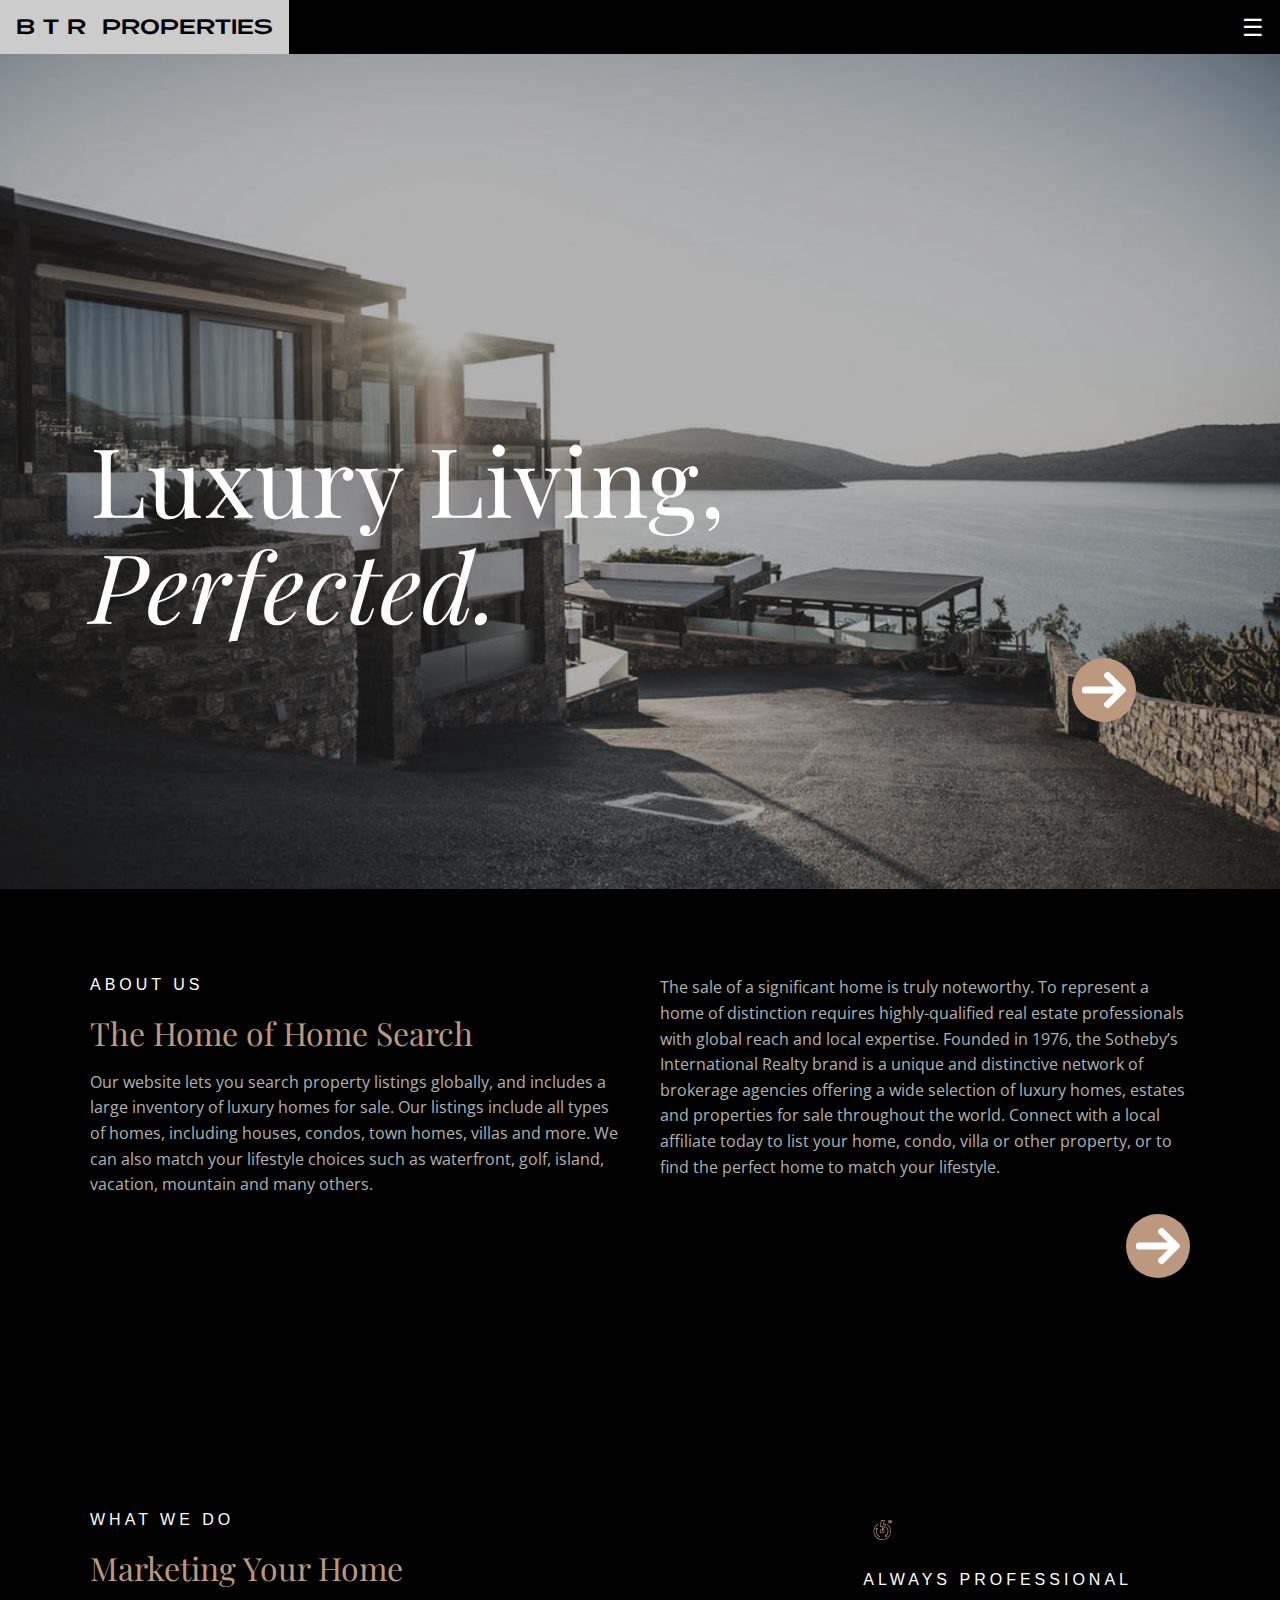
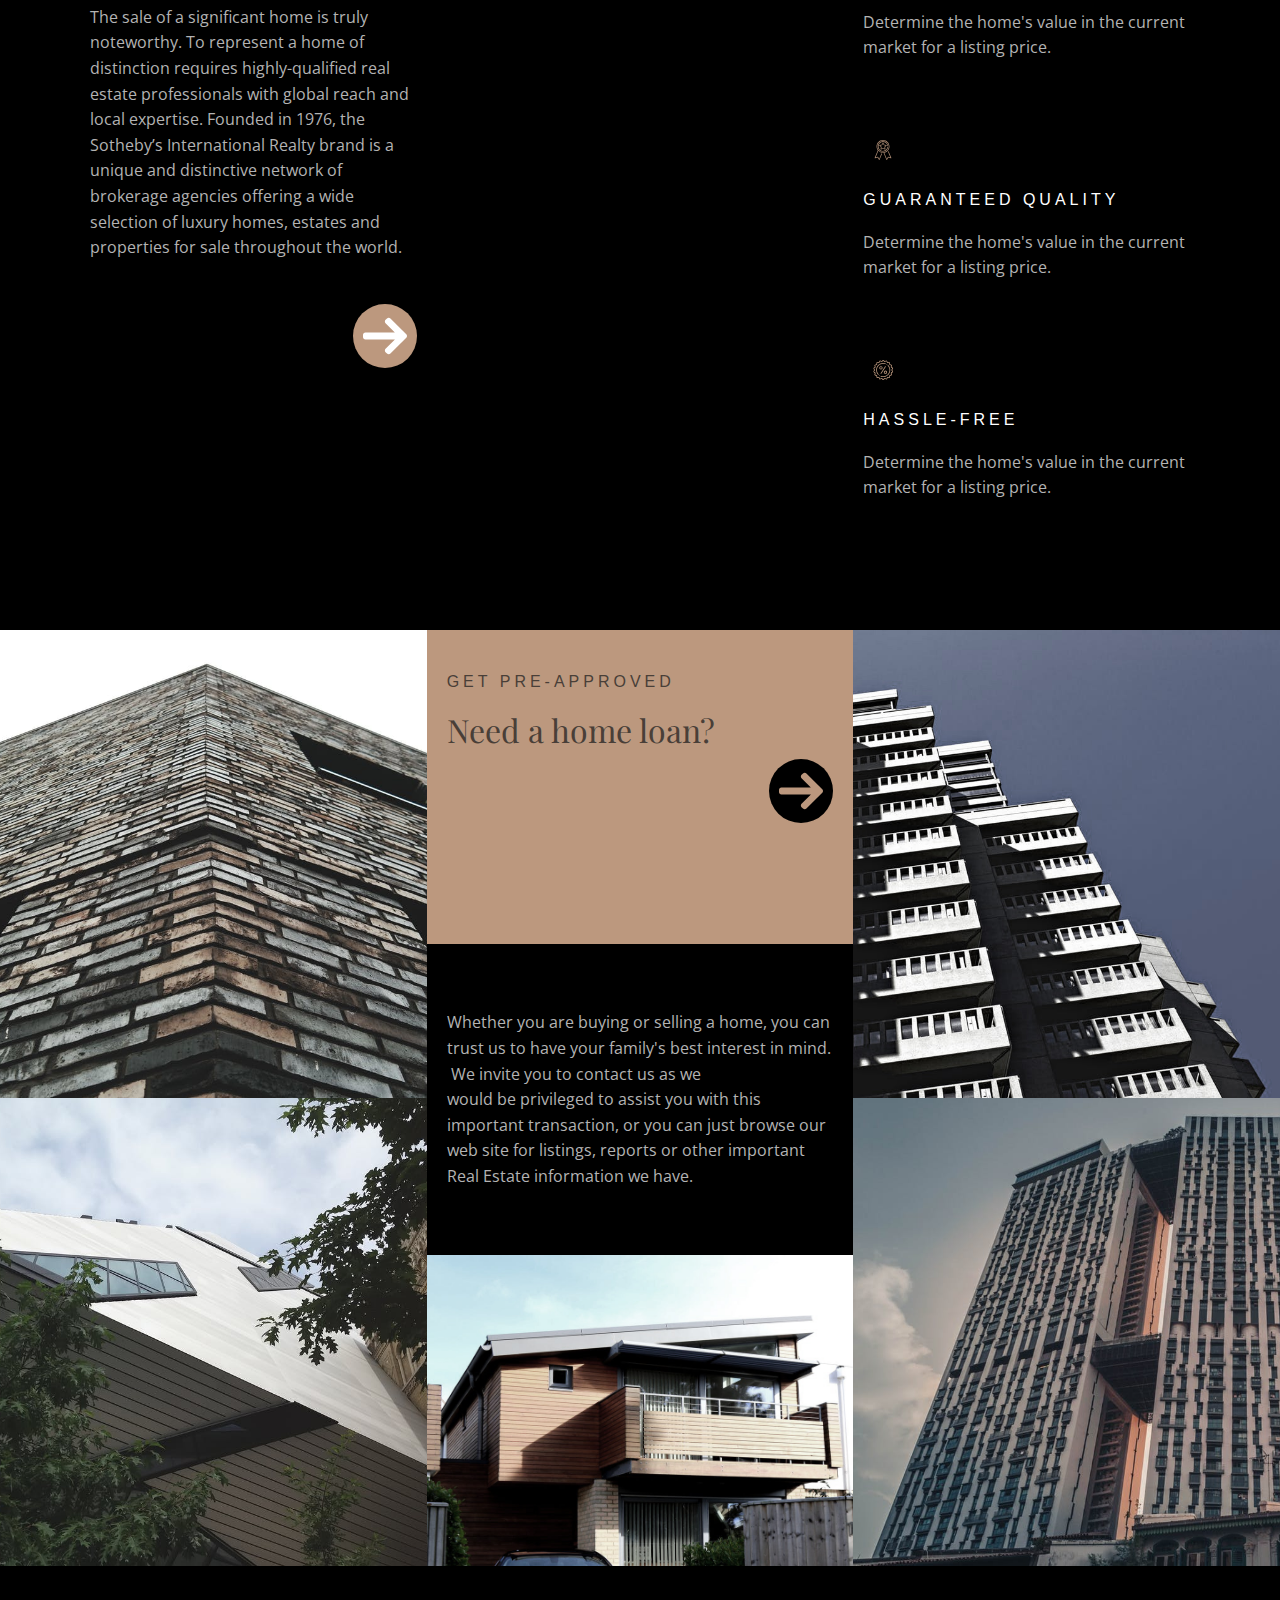
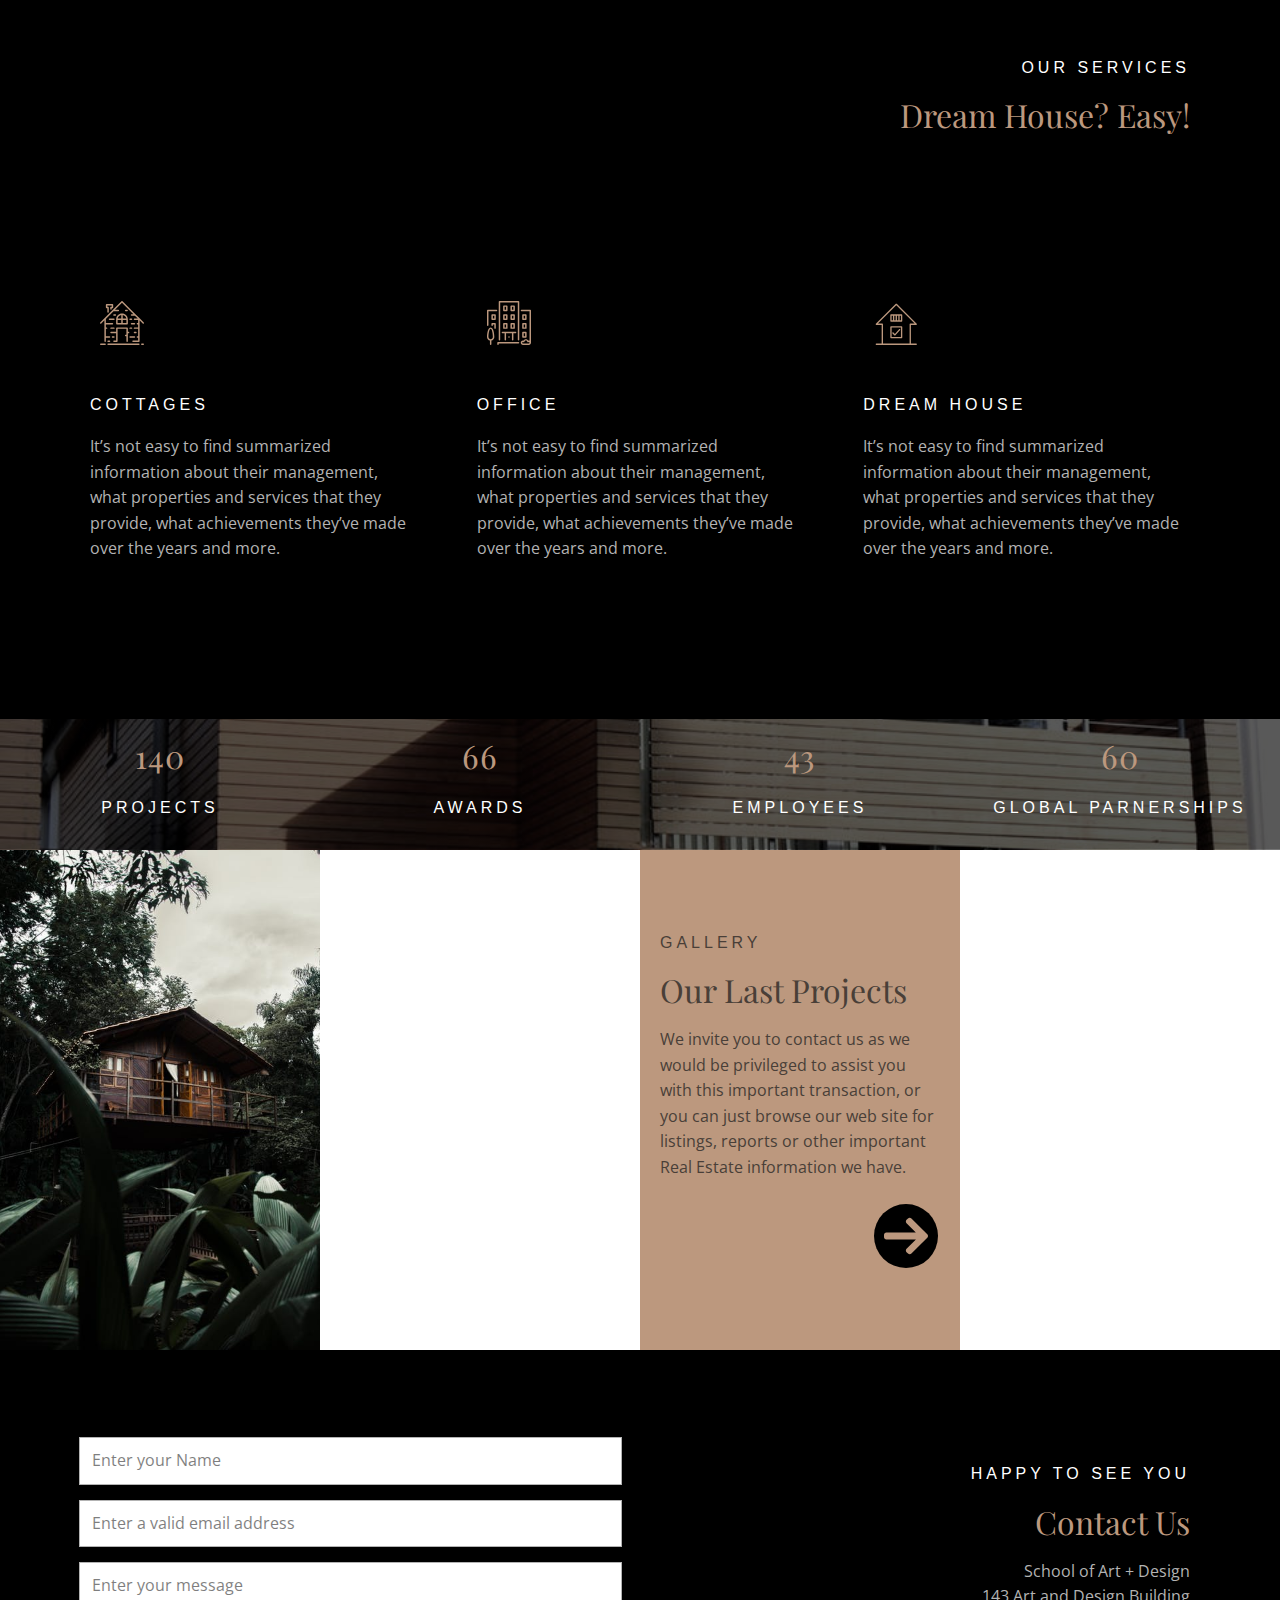
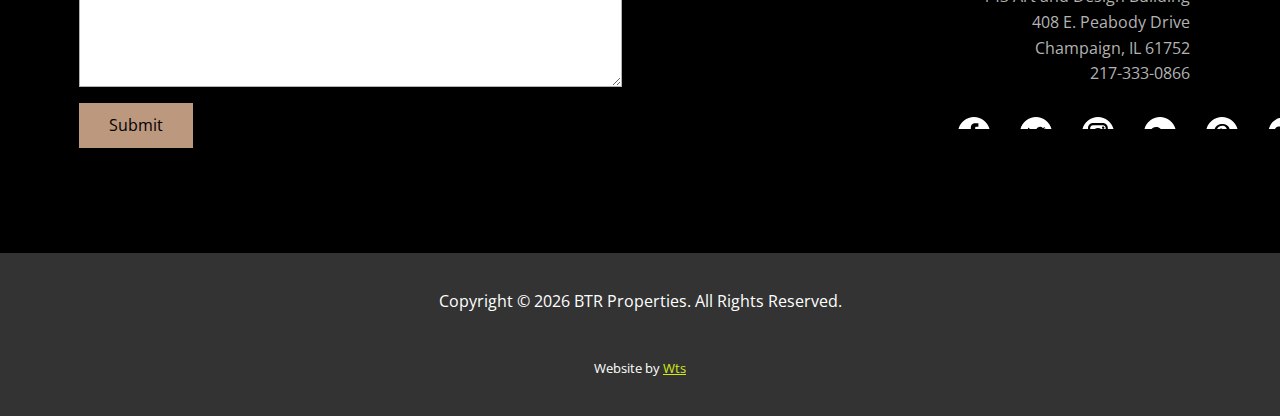
==== dubai.html @ d7673c1d "first upload | v1" ====
<!DOCTYPE html>
<html style="font-size: 16px;" lang="en">
<head>
    <meta name="viewport" content="width=device-width, initial-scale=1.0">
    <meta charset="utf-8">
    <meta name="keywords" content="BTR Properties, BTR, Real, Estate, BTR Realestate, Broker, Estate Agent, Estate Agents, BTR">
    <meta name="description" content="Official Website of BTR Properties. We're the Home of Dream Homes.">
    <title>BTR Properties</title>
    <link rel="stylesheet" href="https://www.w3schools.com/w3css/4/w3.css">
    <link rel="stylesheet" href="css/nicepage.css" media="screen">
    <link rel="stylesheet" href="css/dubai.css" media="screen">

    <link id="u-theme-google-font" rel="stylesheet" href="https://fonts.googleapis.com/css?family=Roboto:100,100i,300,300i,400,400i,500,500i,700,700i,900,900i|Open+Sans:300,300i,400,400i,500,500i,600,600i,700,700i,800,800i">
    <link id="u-page-google-font" rel="stylesheet" href="https://fonts.googleapis.com/css?family=Playfair+Display:400,400i,500,500i,600,600i,700,700i,800,800i,900,900i">
    


    <script>
      function openRightMenu() {
      document.getElementById("rightMenu").style.display = "block";
      }

      function closeRightMenu() {
        document.getElementById("rightMenu").style.display = "none";
      }

    </script>

    <meta name="theme-color" content="#d4ea15">
    <meta property="og:title" content="BTR Properties">
    <meta property="og:type" content="website">
  </head>
  <body data-home-page-title="Home" data-path-to-root="./" data-include-products="true" class="u-body u-xl-mode" data-lang="en"> 
    <div class="w3-sidebar w3-bar-block w3-card w3-animate-right" style="display:none;right:0;" id="rightMenu">
      <button onclick="closeRightMenu()" class="w3-bar-item w3-button w3-large">Close &times;</button>
      <a href="#" class="w3-bar-item w3-button">Link 1</a>
      <a href="#" class="w3-bar-item w3-button">Link 2</a>
      <a href="#" class="w3-bar-item w3-button">Link 3</a>
    </div>
    
    <div class="w3-bar w3-black">
      <a href="#" class="w3-button w3-black w3-xlarge w3-left beryl">B T R &nbsp;Properties</a>
      <button class="w3-button w3-black w3-xlarge w3-right" onclick="openRightMenu()">&#9776;</button>

    </div>
    
    <section class="u-clearfix u-image u-shading u-section-1" id="sec-8868">
      <div class="u-clearfix u-sheet u-sheet-1">
        <div class="u-container-style u-expanded-width u-group u-group-1">
          <div class="u-container-layout u-valign-bottom-md u-valign-bottom-sm u-valign-bottom-xs u-container-layout-1">
            <h1 class="u-custom-font u-font-playfair-display u-text u-title u-text-1">Luxury Living,<br><em>Perfected.</em>
            </h1><span class="u-align-left-md u-align-left-sm u-align-left-xl u-align-left-xs u-icon u-icon-circle u-palette-1-base u-text-white u-icon-1"><svg class="u-svg-link" preserveAspectRatio="xMidYMin slice" viewBox="0 0 492.004 492.004" style=""><use xlink:href="#svg-a891"></use></svg><svg class="u-svg-content" viewBox="0 0 492.004 492.004" x="0px" y="0px" id="svg-a891" style="enable-background:new 0 0 492.004 492.004;"><g><g><path d="M484.14,226.886L306.46,49.202c-5.072-5.072-11.832-7.856-19.04-7.856c-7.216,0-13.972,2.788-19.044,7.856l-16.132,16.136    c-5.068,5.064-7.86,11.828-7.86,19.04c0,7.208,2.792,14.2,7.86,19.264L355.9,207.526H26.58C11.732,207.526,0,219.15,0,234.002    v22.812c0,14.852,11.732,27.648,26.58,27.648h330.496L252.248,388.926c-5.068,5.072-7.86,11.652-7.86,18.864    c0,7.204,2.792,13.88,7.86,18.948l16.132,16.084c5.072,5.072,11.828,7.836,19.044,7.836c7.208,0,13.968-2.8,19.04-7.872    l177.68-177.68c5.084-5.088,7.88-11.88,7.86-19.1C492.02,238.762,489.228,231.966,484.14,226.886z"></path>
</g>
</g></svg></span>
          </div>
        </div>
      </div>
    </section>
    <section class="u-black u-clearfix u-section-2" id="sec-6df1">
      <div class="u-clearfix u-sheet u-sheet-1">
        <div class="u-clearfix u-expanded-width u-layout-wrap u-layout-wrap-1">
          <div class="u-layout">
            <div class="u-layout-row">
              <div class="u-container-style u-layout-cell u-left-cell u-size-30 u-layout-cell-1">
                <div class="u-container-layout u-container-layout-1">
                  <h3 class="u-text u-text-1">about us<br>
                  </h3>
                  <h2 class="u-text u-text-palette-1-base u-text-2">The Home of Home Search</h2>
                  <p class="u-text u-text-grey-30 u-text-3">Our website lets you search property listings globally, and includes a large inventory of luxury homes for sale. Our listings include all types of homes, including houses, condos, town homes, villas and more. We can also
                                    match your lifestyle choices such as waterfront, golf, island, vacation, mountain and many others.</p>
                </div>
              </div>
              <div class="u-container-style u-layout-cell u-right-cell u-size-30 u-layout-cell-2">
                <div class="u-container-layout u-container-layout-2">
                  <p class="u-text u-text-grey-30 u-text-4">The sale of a significant home is truly noteworthy. To represent a home of distinction requires highly-qualified real estate professionals with global reach and local expertise. Founded in 1976, the Sotheby’s International
                                    Realty brand is a unique and distinctive network of brokerage agencies offering a wide selection of luxury homes, estates and properties for sale throughout the world. Connect with a local affiliate today to list your
                                    home, condo, villa or other property, or to find the perfect home to match your lifestyle.</p><span class="u-align-left u-icon u-icon-circle u-palette-1-base u-text-white u-icon-1"><svg class="u-svg-link" preserveAspectRatio="xMidYMin slice" viewBox="0 0 492.004 492.004" style=""><use xlink:href="#svg-fc15"></use></svg><svg class="u-svg-content" viewBox="0 0 492.004 492.004" x="0px" y="0px" id="svg-fc15" style="enable-background:new 0 0 492.004 492.004;"><g><g><path d="M484.14,226.886L306.46,49.202c-5.072-5.072-11.832-7.856-19.04-7.856c-7.216,0-13.972,2.788-19.044,7.856l-16.132,16.136    c-5.068,5.064-7.86,11.828-7.86,19.04c0,7.208,2.792,14.2,7.86,19.264L355.9,207.526H26.58C11.732,207.526,0,219.15,0,234.002    v22.812c0,14.852,11.732,27.648,26.58,27.648h330.496L252.248,388.926c-5.068,5.072-7.86,11.652-7.86,18.864    c0,7.204,2.792,13.88,7.86,18.948l16.132,16.084c5.072,5.072,11.828,7.836,19.044,7.836c7.208,0,13.968-2.8,19.04-7.872    l177.68-177.68c5.084-5.088,7.88-11.88,7.86-19.1C492.02,238.762,489.228,231.966,484.14,226.886z"></path>
</g>
</g></svg></span>
                </div>
              </div>
            </div>
          </div>
        </div>
      </div>
    </section>
    <section class="u-black u-clearfix u-section-3" id="sec-6d06">
      <div class="u-clearfix u-sheet u-sheet-1">
        <div class="u-clearfix u-expanded-width u-gutter-20 u-layout-wrap u-layout-wrap-1">
          <div class="u-layout">
            <div class="u-layout-row">
              <div class="u-size-20 u-size-60-md">
                <div class="u-layout-row">
                  <div class="u-container-style u-layout-cell u-left-cell u-size-60 u-layout-cell-1">
                    <div class="u-container-layout u-valign-middle-md u-container-layout-1">
                      <h3 class="u-text u-text-1">what we do<br>
                      </h3>
                      <h2 class="u-text u-text-palette-1-base u-text-2">Marketing Your Home</h2>
                      <p class="u-text u-text-grey-30 u-text-3">The sale of a significant home is truly noteworthy. To represent a home of distinction requires highly-qualified real estate professionals with global reach and local expertise. Founded in 1976, the Sotheby’s International
                                            Realty brand is a unique and distinctive network of brokerage agencies offering a wide selection of luxury homes, estates and properties for sale throughout the world.</p><span class="u-align-left u-icon u-icon-circle u-palette-1-base u-text-white u-icon-1"><svg class="u-svg-link" preserveAspectRatio="xMidYMin slice" viewBox="0 0 492.004 492.004" style=""><use xlink:href="#svg-8f68"></use></svg><svg class="u-svg-content" viewBox="0 0 492.004 492.004" x="0px" y="0px" id="svg-8f68" style="enable-background:new 0 0 492.004 492.004;"><g><g><path d="M484.14,226.886L306.46,49.202c-5.072-5.072-11.832-7.856-19.04-7.856c-7.216,0-13.972,2.788-19.044,7.856l-16.132,16.136    c-5.068,5.064-7.86,11.828-7.86,19.04c0,7.208,2.792,14.2,7.86,19.264L355.9,207.526H26.58C11.732,207.526,0,219.15,0,234.002    v22.812c0,14.852,11.732,27.648,26.58,27.648h330.496L252.248,388.926c-5.068,5.072-7.86,11.652-7.86,18.864    c0,7.204,2.792,13.88,7.86,18.948l16.132,16.084c5.072,5.072,11.828,7.836,19.044,7.836c7.208,0,13.968-2.8,19.04-7.872    l177.68-177.68c5.084-5.088,7.88-11.88,7.86-19.1C492.02,238.762,489.228,231.966,484.14,226.886z"></path>
</g>
</g></svg></span>
                    </div>
                  </div>
                </div>
              </div>
              <div class="u-size-20 u-size-40-md">
                <div class="u-layout-row">
                  <div class="u-container-style u-image u-layout-cell u-size-60 u-image-1">
                    <div class="u-container-layout"></div>
                  </div>
                </div>
              </div>
              <div class="u-size-20 u-size-20-md">
                <div class="u-layout-col">
                  <div class="u-container-style u-layout-cell u-right-cell u-size-20 u-layout-cell-3">
                    <div class="u-container-layout u-container-layout-3"><span class="u-icon u-icon-circle u-text-palette-1-base u-icon-2"><svg class="u-svg-link" preserveAspectRatio="xMidYMin slice" viewBox="0 0 480.001 480.001" style=""><use xlink:href="#svg-bc46"></use></svg><svg class="u-svg-content" viewBox="0 0 480.001 480.001" x="0px" y="0px" id="svg-bc46" style="enable-background:new 0 0 480.001 480.001;"><g><g><path d="M342.662,102.54l-9.289,13.031c86.366,61.508,106.517,181.384,45.009,267.75s-181.384,106.517-267.75,45.009    S4.114,246.946,65.623,160.58c15.965-22.417,36.564-41.14,60.399-54.899l-8.008-13.844    c-99.49,57.452-133.569,184.678-76.117,284.168c37.158,64.347,105.817,103.988,180.121,103.996    c114.884-0.009,208.009-93.148,208-208.032C430.012,204.689,397.467,141.566,342.662,102.54z"></path>
</g>
</g><g><g><path d="M86.017,272.001c-0.003-21.386,5.06-42.469,14.774-61.522l9.796,24.491l14.859-5.937l-16-40    c-1.422-3.591-5.215-5.646-9-4.875l-40,8l3.141,15.688l22.935-4.587c-38.029,74.767-8.247,166.206,66.52,204.235    c3.231,1.644,6.521,3.171,9.861,4.579l6.227-14.734C118.71,376.113,85.948,326.707,86.017,272.001z"></path>
</g>
</g><g><g><path d="M370.017,272.001c0.154-41.482-16.8-81.194-46.867-109.773l-11.07,11.547c54.24,51.929,56.113,137.997,4.184,192.236    c-3.247,3.391-6.667,6.612-10.246,9.649v-23.659h-16v40c0.001,3.812,2.691,7.095,6.43,7.844l40,8l3.141-15.688l-22.884-4.575    C350.552,358.728,370.04,316.479,370.017,272.001z"></path>
</g>
</g><g><g><path d="M310.021,105.077c-1.217-0.704-2.598-1.075-4.003-1.076h-45.945l21.742-94.203c0.99-4.308-1.7-8.604-6.008-9.594    c-0.587-0.135-1.187-0.203-1.789-0.203h-72c-3.75-0.001-6.997,2.604-7.809,6.266l-32,144c-0.526,2.369,0.05,4.848,1.566,6.742    c1.52,1.891,3.816,2.991,6.242,2.992h62.105l-21.929,102.32c-0.825,3.849,1.272,7.726,4.945,9.141    c0.916,0.357,1.891,0.54,2.875,0.539c2.855,0,5.495-1.521,6.926-3.992l88-152C315.152,112.184,313.846,107.29,310.021,105.077z     M236.439,216.212l13.402-62.531c0.928-4.32-1.822-8.574-6.142-9.502c-0.553-0.119-1.117-0.179-1.682-0.178H179.99l28.445-128    h55.527l-21.742,94.203c-0.99,4.308,1.7,8.604,6.008,9.594c0.587,0.135,1.187,0.203,1.789,0.203h42.125L236.439,216.212z"></path>
</g>
</g><g><g><path d="M266.522,235.993l-13.852,8.016c11.038,19.137,4.472,43.599-14.665,54.637c-19.137,11.038-43.599,4.472-54.637-14.665    c-11.038-19.137-4.472-43.599,14.665-54.637c2.118-1.221,4.343-2.246,6.648-3.062l-5.328-15.094    c-29.163,10.311-44.445,42.312-34.134,71.475c7.911,22.375,29.066,37.335,52.798,37.338c30.936-0.008,56.008-25.094,56-56.03    C274.015,254.149,271.43,244.5,266.522,235.993z"></path>
</g>
</g><g><g><path d="M464.264,35.001c-0.369-0.462-0.788-0.881-1.25-1.25l-40-32c-3.452-2.759-8.487-2.197-11.245,1.255    c-1.133,1.418-1.751,3.179-1.751,4.995v15.353L383.014,1.751c-3.452-2.759-8.487-2.197-11.245,1.255    c-1.133,1.418-1.751,3.179-1.751,4.995v64c0.001,4.419,3.584,8.001,8.004,8c1.814,0,3.575-0.617,4.993-1.75l27.004-21.603v15.353    c0.001,4.419,3.584,8.001,8.004,8c1.814,0,3.575-0.617,4.993-1.75l40-32C466.465,43.49,467.025,38.453,464.264,35.001z     M386.017,55.353V24.649l19.195,15.352L386.017,55.353z M426.017,55.353V24.649l19.195,15.352L426.017,55.353z"></path>
</g>
</g></svg></span>
                      <h3 class="u-text u-text-4">Always Professional</h3>
                      <p class="u-text u-text-grey-30 u-text-5">Determine the home's value in the current market for a listing price.</p>
                    </div>
                  </div>
                  <div class="u-container-style u-layout-cell u-right-cell u-size-20 u-layout-cell-4">
                    <div class="u-container-layout u-container-layout-4"><span class="u-icon u-icon-circle u-text-palette-1-base u-icon-3"><svg class="u-svg-link" preserveAspectRatio="xMidYMin slice" viewBox="0 0 470 470" style=""><use xlink:href="#svg-9227"></use></svg><svg class="u-svg-content" viewBox="0 0 470 470" id="svg-9227"><g><path d="m429.591,418.378l-62.223-150.218c-1.585-3.826-5.972-5.645-9.799-4.059s-5.645,5.973-4.059,9.799l56.251,135.801-51.309-14.867c-3.368-0.977-6.965,0.513-8.656,3.586l-25.769,46.793-60.357-145.716c69.663-13.434 122.447-74.853 122.447-148.378 0.001-83.327-67.79-151.119-151.117-151.119s-151.119,67.792-151.119,151.119c0,33.751 11.124,64.951 29.896,90.133l-73.368,177.126c-1.103,2.664-0.582,5.724 1.341,7.872 1.922,2.148 4.907,3.004 7.676,2.202l60.533-17.541 30.4,55.207c1.324,2.403 3.847,3.882 6.568,3.882 0.138,0 0.277-0.004 0.416-0.011 2.879-0.16 5.411-1.955 6.515-4.619l58.136-140.353c1.585-3.827-0.232-8.214-4.059-9.799-3.827-1.585-8.214,0.232-9.799,4.059l-52.165,125.936-25.767-46.793c-1.692-3.073-5.291-4.563-8.657-3.586l-51.308,14.867 64.397-155.469c27.598,29.52 66.86,48.005 110.364,48.005 4.491,0 8.933-0.209 13.325-0.594l67.818,163.727c1.103,2.664 3.636,4.459 6.514,4.618 0.14,0.008 0.278,0.012 0.417,0.012 2.721,0 5.244-1.479 6.567-3.882l30.401-55.207 60.533,17.541c2.771,0.803 5.753-0.054 7.676-2.202 1.923-2.148 2.443-5.208 1.34-7.872zm-330.71-267.259c2.84217e-14-75.056 61.063-136.119 136.119-136.119 75.056,0 136.118,61.063 136.118,136.119s-61.062,136.118-136.118,136.118c-75.056,0-136.119-61.062-136.119-136.118z"></path><path d="m321.659,122.961c-0.863-2.658-3.135-4.616-5.892-5.079l-50.467-8.469-23.649-45.379c-1.292-2.479-3.855-4.034-6.651-4.034-2.795,0-5.359,1.555-6.651,4.034l-23.65,45.379-50.466,8.469c-2.757,0.462-5.028,2.42-5.892,5.079-0.864,2.659-0.178,5.577 1.781,7.572l35.85,36.515-7.54,50.614c-0.412,2.765 0.748,5.529 3.01,7.173 2.26,1.642 5.249,1.891 7.751,0.646l45.807-22.812 45.806,22.812c1.059,0.527 2.203,0.787 3.343,0.787 1.557,0 3.104-0.484 4.409-1.432 2.262-1.644 3.422-4.408 3.01-7.173l-7.539-50.614 35.85-36.516c1.958-1.995 2.644-4.913 1.78-7.572zm-50.951,36.244c-1.648,1.679-2.413,4.033-2.066,6.359l5.97,40.074-36.268-18.061c-1.054-0.524-2.198-0.787-3.344-0.787-1.145,0-2.291,0.262-3.343,0.787l-36.268,18.061 5.97-40.074c0.347-2.326-0.418-4.681-2.066-6.359l-28.385-28.912 39.957-6.706c2.32-0.389 4.323-1.844 5.41-3.93l18.725-35.929 18.725,35.93c1.088,2.086 3.09,3.541 5.41,3.93l39.958,6.706-28.385,28.911z"></path><path d="m348.612,158.684c-4.107-0.549-7.877,2.343-8.42,6.45-6.957,52.507-52.18,92.104-105.192,92.104-58.514,0-106.119-47.604-106.119-106.119s47.605-106.119 106.119-106.119c53.013,0 98.235,39.596 105.192,92.104 0.543,4.107 4.32,7.001 8.42,6.45 4.105-0.544 6.994-4.314 6.449-8.42-7.94-59.936-59.555-105.134-120.061-105.134-66.785,0-121.119,54.333-121.119,121.119s54.334,121.118 121.119,121.118c60.506,0 112.121-45.198 120.062-105.134 0.544-4.105-2.344-7.875-6.45-8.419z"></path>
</g></svg></span>
                      <h3 class="u-text u-text-6">Guaranteed quality</h3>
                      <p class="u-text u-text-grey-30 u-text-7">Determine the home's value in the current market for a listing price.</p>
                    </div>
                  </div>
                  <div class="u-container-style u-layout-cell u-right-cell u-size-20 u-layout-cell-5">
                    <div class="u-container-layout u-container-layout-5"><span class="u-icon u-icon-circle u-text-palette-1-base u-icon-4"><svg class="u-svg-link" preserveAspectRatio="xMidYMin slice" viewBox="-4 0 511 512" style=""><use xlink:href="#svg-277a"></use></svg><svg class="u-svg-content" viewBox="-4 0 511 512" id="svg-277a"><path d="m252.691406 0c12.023438 0 20.320313 9.480469 28.539063 18.871094 4.867187 5.5625 9.691406 11.074218 12.644531 11.609375 3.023438.550781 9.515625-3.054688 15.96875-6.640625 10.675781-5.933594 21.292969-11.828125 32.164062-7.78125 10.992188 4.09375 15.109376 15.617187 19.210938 27.101562 2.429688 6.796875 4.847656 13.570313 7.160156 14.925782 2.316406 1.355468 9.4375.109374 16.546875-1.132813 11.9375-2.089844 23.859375-4.175781 32.710938 3.289063 8.804687 7.429687 8.75 19.558593 8.695312 31.6875-.03125 7.160156-.066406 14.320312 1.664063 16.371093 1.730468 2.054688 8.785156 3.242188 15.84375 4.429688 11.980468 2.019531 23.980468 4.039062 29.851562 14.058593 5.855469 9.996094 1.816406 21.398438-2.238281 32.839844-2.433594 6.863282-4.875 13.75-3.890625 16.394532.984375 2.636718 7.230469 6.269531 13.507812 9.921874 10.640626 6.1875 21.34375 12.410157 23.464844 24.09375 2.085938 11.484376-5.503906 21.035157-13.160156 30.675782-4.695312 5.914062-9.433594 11.878906-9.433594 15.285156 0 3.410156 4.738282 9.375 9.433594 15.289062 7.65625 9.636719 15.246094 19.1875 13.160156 30.671876-2.121094 11.683593-12.824218 17.910156-23.464844 24.097656-6.277343 3.648437-12.523437 7.28125-13.507812 9.921875-.984375 2.644531 1.457031 9.53125 3.890625 16.394531 4.054687 11.441406 8.09375 22.84375 2.238281 32.835938-5.871094 10.023437-17.871094 12.042968-29.851562 14.058593-7.058594 1.191407-14.113282 2.378907-15.84375 4.429688-1.730469 2.054687-1.695313 9.214843-1.664063 16.375.054688 12.128906.109375 24.257812-8.695312 31.6875-8.851563 7.464843-20.773438 5.378906-32.710938 3.289062-7.109375-1.242187-14.230469-2.488281-16.546875-1.132812-2.3125 1.355469-4.730468 8.128906-7.160156 14.925781-4.101562 11.484375-8.21875 23.007812-19.210938 27.101562-10.871093 4.046876-21.488281-1.851562-32.164062-7.78125-6.453125-3.585937-12.941406-7.191406-15.96875-6.640624-2.953125.535156-7.777344 6.046874-12.644531 11.605468-8.21875 9.390625-16.515625 18.871094-28.539063 18.871094-12.019531 0-20.316406-9.480469-28.539062-18.871094-4.863282-5.5625-9.6875-11.074218-12.644532-11.609375-3.023437-.550781-9.511718 3.054688-15.96875 6.640625-10.675781 5.933594-21.289062 11.828125-32.160156 7.78125-10.996094-4.09375-15.109375-15.617187-19.214844-27.101562-2.425781-6.792969-4.847656-13.570313-7.160156-14.925782-2.3125-1.355468-9.433594-.109374-16.546875 1.136719-11.9375 2.085938-23.859375 4.171875-32.710937-3.292969-8.804688-7.429687-8.75-19.558593-8.695313-31.6875.035157-7.160156.066407-14.320312-1.664062-16.371093-1.730469-2.054688-8.78125-3.242188-15.84375-4.429688-11.980469-2.015625-23.980469-4.039062-29.851563-14.058593-5.851562-9.996094-1.8125-21.398438 2.242188-32.839844 2.433594-6.863282 4.871094-13.75 3.886718-16.394532-.980468-2.636718-7.226562-6.269531-13.507812-9.921874-10.636719-6.1875-21.34375-12.410157-23.460938-24.09375-2.085937-11.484376 5.5-21.039063 13.15625-30.675782 4.699219-5.914062 9.4375-11.878906 9.4375-15.289062 0-3.40625-4.738281-9.371094-9.4375-15.285156-7.65625-9.640626-15.242187-19.1875-13.15625-30.675782 2.117188-11.683594 12.824219-17.90625 23.460938-24.09375 6.28125-3.652344 12.527344-7.285156 13.507812-9.921875.984376-2.644531-1.453124-9.53125-3.886718-16.394531-4.054688-11.441406-8.097656-22.84375-2.242188-32.835938 5.871094-10.023437 17.871094-12.042968 29.851563-14.058593 7.0625-1.191407 14.113281-2.378907 15.84375-4.429688 1.730469-2.054687 1.699219-9.214843 1.664062-16.375-.054687-12.128906-.109375-24.261719 8.695313-31.683593 8.851562-7.464844 20.773437-5.382813 32.710937-3.292969 7.113281 1.242187 14.234375 2.488281 16.546875 1.132812 2.3125-1.351562 4.734375-8.128906 7.160156-14.925781 4.101563-11.480469 8.222657-23.007812 19.214844-27.101562 10.871094-4.046876 21.484375 1.851562 32.160156 7.78125 6.457032 3.585937 12.945313 7.191406 15.96875 6.640624 2.957032-.535156 7.78125-6.046874 12.644532-11.605468 8.222656-9.390625 16.519531-18.871094 28.539062-18.871094zm123.921875 129.175781c-5.523437 0-10 4.476563-10 10 0 2.460938.890625 4.714844 2.367188 6.457031v.003907l-.003907-.003907.03125.035157c.203126.238281.417969.464843.640626.679687 26.894531 28.671875 43.363281 67.238282 43.363281 109.652344 0 44.273438-17.941407 84.351562-46.953125 113.363281-29.011719 29.015625-69.09375 46.957031-113.367188 46.957031-18.953125 0-37.136718-3.289062-54.011718-9.328124-.300782-.125-.613282-.234376-.929688-.332032l-.023438-.011718v.003906c-.917968-.277344-1.894531-.429688-2.902343-.429688-5.519531 0-10 4.476563-10 10 0 4.53125 3.015625 8.355469 7.144531 9.585938 18.972656 6.785156 39.417969 10.484375 60.722656 10.484375 49.785156 0 94.859375-20.183594 127.484375-52.808594 32.628907-32.628906 52.808594-77.699219 52.808594-127.484375 0-47.640625-18.480469-90.960938-48.65625-123.191406-1.835937-2.21875-4.609375-3.632813-7.714844-3.632813zm-30.179687-25.382812c-5.519532 0-10 4.476562-10 10 0 5.519531 4.480468 10 10 10 5.523437 0 10-4.480469 10-10 0-5.523438-4.476563-10-10-10zm-32.457032-17.398438c-19.132812-6.914062-39.765624-10.6875-61.285156-10.6875-49.785156 0-94.855468 20.179688-127.484375 52.808594-32.625 32.625-52.808593 77.699219-52.808593 127.484375 0 47.539062 18.402343 90.777344 48.464843 122.988281 1.835938 2.195313 4.59375 3.59375 7.679688 3.59375 5.523437 0 10-4.476562 10-10 0-2.453125-.882813-4.699219-2.351563-6.4375v-.007812l-.039062-.042969c-.195313-.230469-.402344-.449219-.617188-.65625-26.773437-28.652344-43.164062-67.128906-43.164062-109.4375 0-44.273438 17.945312-84.355469 46.957031-113.363281 29.011719-29.015625 69.09375-46.957031 113.363281-46.957031 19.132813 0 37.480469 3.351562 54.492188 9.5h.003906c1.203125.511718 2.523438.792968 3.914062.792968 5.523438 0 10-4.476562 10-10 0-4.523437-3.003906-8.34375-7.125-9.578125zm-155.027343 301.8125c-5.519531 0-10 4.476563-10 10 0 5.523438 4.480469 10 10 10 5.523437 0 10-4.476562 10-10 0-5.523437-4.476563-10-10-10zm35.523437-230.488281c-11.464844 0-21.84375 4.644531-29.359375 12.160156-7.511719 7.515625-12.160156 17.894532-12.160156 29.359375 0 11.460938 4.648437 21.84375 12.160156 29.355469 7.515625 7.515625 17.894531 12.164062 29.359375 12.164062s21.84375-4.648437 29.359375-12.164062c7.511719-7.511719 12.160157-17.894531 12.160157-29.355469 0-11.464843-4.648438-21.84375-12.160157-29.359375-7.515625-7.515625-17.894531-12.160156-29.359375-12.160156zm15.238282 26.28125c-3.898438-3.898438-9.285157-6.3125-15.238282-6.3125-5.949218 0-11.339844 2.414062-15.238281 6.3125s-6.308594 9.285156-6.308594 15.238281c0 5.949219 2.410157 11.339844 6.308594 15.238281 3.898437 3.894532 9.289063 6.308594 15.238281 6.308594 5.953125 0 11.339844-2.410156 15.238282-6.308594 3.898437-3.898437 6.308593-9.289062 6.308593-15.238281 0-5.953125-2.410156-11.339843-6.308593-15.238281zm92.894531-21.757812-116.441407 176.59375c-3.015624 4.589843-1.742187 10.753906 2.847657 13.769531 4.589843 3.015625 10.753906 1.742187 13.769531-2.847657l116.441406-176.59375c3.015625-4.589843 1.742188-10.753906-2.847656-13.769531s-10.753906-1.742187-13.769531 2.847657zm8.308593 109c-11.464843 0-21.847656 4.648437-29.359374 12.160156-7.511719 7.515625-12.160157 17.898437-12.160157 29.359375 0 11.464843 4.648438 21.84375 12.160157 29.359375 7.515624 7.511718 17.894531 12.160156 29.359374 12.160156 11.464844 0 21.84375-4.648438 29.355469-12.160156 7.515625-7.515625 12.164063-17.894532 12.164063-29.359375 0-11.464844-4.648438-21.84375-12.164063-29.359375-7.511719-7.511719-17.890625-12.160156-29.355469-12.160156zm15.234376 26.28125c-3.894532-3.894532-9.285157-6.308594-15.234376-6.308594-5.953124 0-11.339843 2.410156-15.238281 6.308594-3.898437 3.898437-6.3125 9.289062-6.3125 15.238281 0 5.953125 2.414063 11.339843 6.3125 15.238281 3.898438 3.898438 9.285157 6.308594 15.238281 6.308594 5.949219 0 11.339844-2.410156 15.234376-6.308594 3.902343-3.898438 6.3125-9.285156 6.3125-15.238281 0-5.949219-2.410157-11.335938-6.3125-15.238281zm-59.894532-265.542969c-5.230468-5.976563-10.507812-12.007813-13.558594-12.007813-3.054687 0-8.332031 6.03125-13.5625 12.007813-7.160156 8.179687-14.261718 16.292969-24.113281 18.082031-10 1.816406-19.601562-3.519531-29.152343-8.828125-6.65625-3.699219-13.277344-7.375-15.542969-6.53125-2.234375.832031-4.800781 8.011719-7.355469 15.164063-3.636719 10.175781-7.257812 20.320312-15.898438 25.378906-8.699218 5.097656-19.378906 3.230468-30.042968 1.363281-7.363282-1.285156-14.722656-2.574219-16.402344-1.152344-1.742188 1.46875-1.710938 8.933594-1.675781 16.394531.050781 10.839844.097656 21.679688-6.347657 29.324219-6.425781 7.621094-17.097656 9.417969-27.78125 11.214844-7.394531 1.246094-14.808593 2.492187-15.960937 4.464844-1.148437 1.957031 1.359375 9.039062 3.878906 16.140625 3.625 10.230468 7.261719 20.492187 3.730469 29.96875-3.484375 9.355468-12.800781 14.773437-22.167969 20.222656-6.679687 3.882812-13.402343 7.792969-13.867187 10.363281-.472656 2.605469 4.332031 8.652344 9.179687 14.757813 6.875 8.652344 13.808594 17.378906 13.808594 27.691406 0 10.316406-6.933594 19.039062-13.808594 27.695312-4.847656 6.101563-9.652343 12.148438-9.179687 14.757813.464844 2.570313 7.1875 6.476563 13.867187 10.363281 9.367188 5.445313 18.683594 10.863282 22.167969 20.21875 3.53125 9.480469-.105469 19.742188-3.730469 29.972656-2.519531 7.101563-5.027343 14.179688-3.878906 16.140626 1.152344 1.96875 8.5625 3.21875 15.960937 4.460937 10.6875 1.800781 21.355469 3.59375 27.78125 11.21875 6.445313 7.640625 6.398438 18.480469 6.347657 29.324219-.035157 7.460937-.066407 14.921875 1.675781 16.394531 1.683594 1.417969 9.039062.132813 16.402344-1.15625 10.664062-1.863281 21.34375-3.734375 30.042968 1.363281 8.640626 5.058594 12.265626 15.203125 15.898438 25.378906 2.554688 7.152344 5.121094 14.335938 7.355469 15.164063 2.265625.84375 8.886719-2.832031 15.542969-6.53125 9.550781-5.304687 19.152343-10.640625 29.152343-8.824219 9.855469 1.785156 16.953125 9.898438 24.113281 18.082032 5.230469 5.976562 10.507813 12.007812 13.5625 12.007812 3.050782 0 8.328126-6.03125 13.558594-12.007812 7.160156-8.183594 14.261719-16.296876 24.109375-18.082032 10-1.816406 19.605469 3.519532 29.15625 8.824219 6.65625 3.699219 13.277344 7.375 15.542969 6.53125 2.234375-.828125 4.800781-8.011719 7.355469-15.164063 3.636719-10.175781 7.257812-20.316406 15.894531-25.378906 8.703125-5.097656 19.378906-3.230468 30.042969-1.363281 7.367187 1.289063 14.722656 2.578125 16.410156 1.15625 1.738281-1.472656 1.707031-8.933594 1.671875-16.394531-.050781-10.839844-.097656-21.683594 6.347656-29.324219 6.425782-7.625 17.09375-9.417969 27.777344-11.21875 7.398438-1.242187 14.8125-2.492187 15.964844-4.460937 1.148437-1.960938-1.359375-9.039063-3.878906-16.140626-3.625-10.230468-7.261719-20.492187-3.730469-29.972656 3.480469-9.355468 12.800781-14.773437 22.164062-20.21875 6.683594-3.886718 13.402344-7.792968 13.871094-10.363281.472656-2.609375-4.332031-8.65625-9.179687-14.757813-6.875-8.65625-13.808594-17.378906-13.808594-27.695312 0-10.3125 6.933594-19.039062 13.808594-27.691406 4.847656-6.105469 9.652343-12.152344 9.179687-14.757813-.46875-2.570312-7.1875-6.480469-13.871094-10.363281-9.363281-5.449219-18.683593-10.867188-22.164062-20.222656-3.53125-9.476563.105469-19.738282 3.730469-29.96875 2.519531-7.101563 5.027343-14.183594 3.878906-16.140625-1.152344-1.972657-8.566406-3.21875-15.964844-4.464844-10.683594-1.796875-21.351562-3.59375-27.777344-11.214844-6.445312-7.644531-6.398437-18.484375-6.347656-29.324219.035156-7.460937.066406-14.925781-1.671875-16.394531-1.6875-1.421875-9.042969-.132812-16.410156 1.152344-10.664063 1.867187-21.339844 3.734375-30.039063-1.363281-8.640625-5.058594-12.265625-15.203125-15.898437-25.378906-2.554688-7.152344-5.121094-14.332032-7.355469-15.164063-2.265625-.84375-8.886719 2.832031-15.542969 6.53125-9.554687 5.308594-19.15625 10.644531-29.15625 8.828125-9.851562-1.789062-16.949219-9.902344-24.109375-18.082031zm0 0" fill-rule="evenodd"></path></svg></span>
                      <h3 class="u-text u-text-8">Hassle-free</h3>
                      <p class="u-text u-text-grey-30 u-text-9">Determine the home's value in the current market for a listing price.</p>
                    </div>
                  </div>
                </div>
              </div>
            </div>
          </div>
        </div>
      </div>
    </section>
    <section class="u-clearfix u-section-4" id="sec-bdac">
      <div class="u-clearfix u-expanded-width u-layout-wrap u-layout-wrap-1">
        <div class="u-layout">
          <div class="u-layout-row">
            <div class="u-size-20 u-size-30-md">
              <div class="u-layout-col">
                <div class="u-container-style u-image u-layout-cell u-left-cell u-size-30 u-image-1">
                  <div class="u-container-layout"></div>
                </div>
                <div class="u-container-style u-image u-layout-cell u-left-cell u-size-30 u-image-2">
                  <div class="u-container-layout"></div>
                </div>
              </div>
            </div>
            <div class="u-size-20 u-size-30-md">
              <div class="u-layout-col">
                <div class="u-container-style u-layout-cell u-palette-1-base u-size-20 u-layout-cell-3">
                  <div class="u-container-layout u-container-layout-3">
                    <h3 class="u-text u-text-1">Get pre-approved</h3>
                    <h2 class="u-text u-text-2">Need a home loan?<br>
                    </h2><span class="u-align-left u-black u-icon u-icon-circle u-text-palette-1-base u-icon-1"><svg class="u-svg-link" preserveAspectRatio="xMidYMin slice" viewBox="0 0 492.004 492.004" style=""><use xlink:href="#svg-acfe"></use></svg><svg class="u-svg-content" viewBox="0 0 492.004 492.004" x="0px" y="0px" id="svg-acfe" style="enable-background:new 0 0 492.004 492.004;"><g><g><path d="M484.14,226.886L306.46,49.202c-5.072-5.072-11.832-7.856-19.04-7.856c-7.216,0-13.972,2.788-19.044,7.856l-16.132,16.136    c-5.068,5.064-7.86,11.828-7.86,19.04c0,7.208,2.792,14.2,7.86,19.264L355.9,207.526H26.58C11.732,207.526,0,219.15,0,234.002    v22.812c0,14.852,11.732,27.648,26.58,27.648h330.496L252.248,388.926c-5.068,5.072-7.86,11.652-7.86,18.864    c0,7.204,2.792,13.88,7.86,18.948l16.132,16.084c5.072,5.072,11.828,7.836,19.044,7.836c7.208,0,13.968-2.8,19.04-7.872    l177.68-177.68c5.084-5.088,7.88-11.88,7.86-19.1C492.02,238.762,489.228,231.966,484.14,226.886z"></path>
</g>
</g></svg></span>
                  </div>
                </div>
                <div class="u-black u-container-style u-layout-cell u-size-20 u-layout-cell-4">
                  <div class="u-container-layout u-valign-middle u-container-layout-4">
                    <p class="u-text u-text-grey-30 u-text-3">Whether you are buying or selling a home, you can trust us to have your family's&nbsp;best interest in mind. &nbsp;We invite you to contact us as we would&nbsp;be&nbsp;privileged to assist you with this important transaction,
                                        or you can just browse our web site for listings, reports or other important Real Estate information we have.</p>
                  </div>
                </div>
                <div class="u-container-style u-image u-layout-cell u-size-20 u-image-3">
                  <div class="u-container-layout"></div>
                </div>
              </div>
            </div>
            <div class="u-size-20 u-size-60-md">
              <div class="u-layout-col">
                <div class="u-container-style u-image u-layout-cell u-right-cell u-size-30 u-image-4">
                  <div class="u-container-layout"></div>
                </div>
                <div class="u-container-style u-image u-layout-cell u-right-cell u-size-30 u-image-5">
                  <div class="u-container-layout"></div>
                </div>
              </div>
            </div>
          </div>
        </div>
      </div>
    </section>
    <section class="u-black u-clearfix u-section-5" id="sec-f9c8">
      <div class="u-clearfix u-sheet u-sheet-1">
        <div class="u-align-right u-container-style u-group u-group-1">
          <div class="u-container-layout u-valign-middle u-container-layout-1">
            <h3 class="u-text u-text-1">Our services<br>
            </h3>
            <h2 class="u-text u-text-palette-1-base u-text-2">Dream House? Easy!</h2>
          </div>
        </div>
        <div class="u-clearfix u-expanded-width u-gutter-20 u-layout-wrap u-layout-wrap-1">
          <div class="u-layout">
            <div class="u-layout-row">
              <div class="u-container-style u-layout-cell u-left-cell u-size-20 u-layout-cell-1">
                <div class="u-container-layout u-valign-middle u-container-layout-2"><span class="u-icon u-icon-circle u-text-palette-1-base u-icon-1"><svg class="u-svg-link" preserveAspectRatio="xMidYMin slice" viewBox="0 0 512.004 512.004" style=""><use xlink:href="#svg-81d3"></use></svg><svg class="u-svg-content" viewBox="0 0 512.004 512.004" x="0px" y="0px" id="svg-81d3" style="enable-background:new 0 0 512.004 512.004;"><g><g><g><path d="M315.735,119.47c4.719,0,8.533-3.823,8.533-8.533s-3.814-8.533-8.533-8.533h-17.067c-4.719,0-8.533,3.823-8.533,8.533     s3.814,8.533,8.533,8.533H315.735z"></path><path d="M187.735,213.337v51.2c0,4.71,3.823,8.533,8.533,8.533h119.467c4.719,0,8.533-3.823,8.533-8.533v-51.2     c0-37.641-30.626-68.267-68.267-68.267C218.362,145.07,187.735,175.696,187.735,213.337z M247.469,256.003h-42.667V221.87h42.667     V256.003z M247.469,204.803H205.57c3.618-21.393,20.506-38.281,41.899-41.899V204.803z M264.535,162.905     c21.393,3.618,38.281,20.506,41.899,41.899h-41.899V162.905z M264.535,221.87h42.667v34.133h-42.667V221.87z"></path><path d="M452.269,494.937h-358.4c-4.71,0-8.533,3.823-8.533,8.533s3.823,8.533,8.533,8.533h358.4     c4.719,0,8.533-3.823,8.533-8.533S456.988,494.937,452.269,494.937z"></path><path d="M76.802,85.337h8.533v42.667c0,4.71,3.823,8.533,8.533,8.533c4.71,0,8.533-3.823,8.533-8.533v-51.2     c0-4.71-3.823-8.533-8.533-8.533h-8.533V51.203h51.2V68.27h-8.533c-4.71,0-8.533,3.823-8.533,8.533V93.87     c0,4.71,3.823,8.533,8.533,8.533s8.533-3.823,8.533-8.533v-8.533h8.533c4.71,0,8.533-3.823,8.533-8.533V42.67     c0-4.71-3.823-8.533-8.533-8.533H76.802c-4.71,0-8.533,3.823-8.533,8.533v34.133C68.269,81.514,72.092,85.337,76.802,85.337z"></path><path d="M93.869,477.87h17.067c4.71,0,8.533-3.823,8.533-8.533c0-4.71-3.823-8.533-8.533-8.533H93.869     c-4.71,0-8.533,3.823-8.533,8.533C85.335,474.047,89.158,477.87,93.869,477.87z"></path><path d="M179.202,153.603h-17.067c-4.71,0-8.533,3.823-8.533,8.533c0,4.71,3.823,8.533,8.533,8.533h17.067     c4.71,0,8.533-3.823,8.533-8.533C187.735,157.426,183.913,153.603,179.202,153.603z"></path><path d="M59.735,494.937h-51.2c-4.71,0-8.533,3.823-8.533,8.533s3.823,8.533,8.533,8.533h51.2c4.71,0,8.533-3.823,8.533-8.533     S64.446,494.937,59.735,494.937z"></path><path d="M349.869,426.67h51.2c4.719,0,8.533-3.823,8.533-8.533s-3.814-8.533-8.533-8.533h-51.2c-4.719,0-8.533,3.823-8.533,8.533     S345.15,426.67,349.869,426.67z"></path><path d="M418.135,375.47c4.719,0,8.533-3.823,8.533-8.533s-3.814-8.533-8.533-8.533h-17.067c-4.719,0-8.533,3.823-8.533,8.533     s3.814,8.533,8.533,8.533H418.135z"></path><path d="M170.669,418.137c0-4.71-3.823-8.533-8.533-8.533h-17.067c-4.71,0-8.533,3.823-8.533,8.533s3.823,8.533,8.533,8.533     h17.067C166.846,426.67,170.669,422.847,170.669,418.137z"></path><path d="M102.402,213.337c0,4.71,3.823,8.533,8.533,8.533h51.2c4.71,0,8.533-3.823,8.533-8.533c0-4.71-3.823-8.533-8.533-8.533     h-51.2C106.225,204.803,102.402,208.626,102.402,213.337z"></path><path d="M503.469,494.937h-17.067c-4.719,0-8.533,3.823-8.533,8.533s3.814,8.533,8.533,8.533h17.067     c4.719,0,8.533-3.823,8.533-8.533S508.188,494.937,503.469,494.937z"></path><path d="M503.469,264.537c2.185,0,4.369-0.836,6.033-2.5c3.337-3.337,3.337-8.73,0-12.066l-51.191-51.191     c-0.009-0.009-0.009-0.009-0.017-0.009l-42.65-42.658l-0.017-0.017L262.035,2.503c-3.337-3.336-8.73-3.336-12.066,0     l-102.4,102.391v0.009L2.502,249.97c-3.336,3.337-3.336,8.73,0,12.066c3.337,3.337,8.73,3.337,12.066,0l36.634-36.634v243.934     c0,4.71,3.823,8.533,8.533,8.533s8.533-3.823,8.533-8.533V426.67h42.667c4.71,0,8.533-3.823,8.533-8.533     s-3.823-8.533-8.533-8.533H68.269V324.27h8.533c4.71,0,8.533-3.823,8.533-8.533s-3.823-8.533-8.533-8.533h-8.533V273.07h76.8     c4.71,0,8.533-3.823,8.533-8.533s-3.823-8.533-8.533-8.533h-76.8v-47.667l88.866-88.866h56.201c4.71,0,8.533-3.823,8.533-8.533     s-3.823-8.533-8.533-8.533h-39.134l81.801-81.801l133.001,133h-22.067c-4.719,0-8.533,3.823-8.533,8.533     c0,4.71,3.814,8.533,8.533,8.533h39.134l34.133,34.133h-39.134c-4.719,0-8.533,3.823-8.533,8.533c0,4.71,3.814,8.533,8.533,8.533     h42.667v34.133h-8.533c-4.719,0-8.533,3.823-8.533,8.533s3.814,8.533,8.533,8.533h8.533v34.133h-42.667     c-4.719,0-8.533,3.823-8.533,8.533s3.814,8.533,8.533,8.533h42.667v85.333h-8.533c-4.719,0-8.533,3.823-8.533,8.533     s3.814,8.533,8.533,8.533h8.533v34.133h-59.733c-4.719,0-8.533,3.823-8.533,8.533c0,4.71,3.814,8.533,8.533,8.533h68.267     c4.719,0,8.533-3.823,8.533-8.533V225.403l36.634,36.634C499.1,263.7,501.284,264.537,503.469,264.537z"></path><path d="M128.002,375.47h59.733v85.333h-25.6c-4.71,0-8.533,3.823-8.533,8.533c0,4.71,3.823,8.533,8.533,8.533h34.133     c4.71,0,8.533-3.823,8.533-8.533V324.27h102.4v68.267h-8.533c-4.719,0-8.533,3.823-8.533,8.533c0,4.71,3.814,8.533,8.533,8.533     h8.533v59.733c0,4.71,3.814,8.533,8.533,8.533s8.533-3.823,8.533-8.533V375.47h8.533c4.719,0,8.533-3.823,8.533-8.533     s-3.814-8.533-8.533-8.533h-8.533v-42.667c0-4.71-3.814-8.533-8.533-8.533H196.269c-4.71,0-8.533,3.823-8.533,8.533v42.667     h-59.733c-4.71,0-8.533,3.823-8.533,8.533S123.292,375.47,128.002,375.47z"></path><path d="M119.469,315.737c0,4.71,3.823,8.533,8.533,8.533h34.133c4.71,0,8.533-3.823,8.533-8.533s-3.823-8.533-8.533-8.533     h-34.133C123.292,307.203,119.469,311.026,119.469,315.737z"></path><path d="M349.869,324.27h17.067c4.719,0,8.533-3.823,8.533-8.533s-3.814-8.533-8.533-8.533h-17.067     c-4.719,0-8.533,3.823-8.533,8.533S345.15,324.27,349.869,324.27z"></path><path d="M358.402,264.537c0,4.71,3.814,8.533,8.533,8.533h34.133c4.719,0,8.533-3.823,8.533-8.533s-3.814-8.533-8.533-8.533     h-34.133C362.217,256.003,358.402,259.826,358.402,264.537z"></path><path d="M366.935,204.803h-17.067c-4.719,0-8.533,3.823-8.533,8.533c0,4.71,3.814,8.533,8.533,8.533h17.067     c4.719,0,8.533-3.823,8.533-8.533C375.469,208.626,371.654,204.803,366.935,204.803z"></path>
</g>
</g>
</g></svg></span>
                  <h3 class="u-text u-text-3">Cottages</h3>
                  <p class="u-text u-text-grey-30 u-text-4">It’s not easy to find summarized information about their management, what properties and services that they provide, what achievements they’ve made over the years and more.</p>
                </div>
              </div>
              <div class="u-container-style u-layout-cell u-size-20 u-layout-cell-2">
                <div class="u-container-layout u-valign-middle u-container-layout-3"><span class="u-icon u-icon-circle u-text-palette-1-base u-icon-2"><svg class="u-svg-link" preserveAspectRatio="xMidYMin slice" viewBox="0 0 512 512" style=""><use xlink:href="#svg-77c3"></use></svg><svg class="u-svg-content" viewBox="0 0 512 512" x="0px" y="0px" id="svg-77c3" style="enable-background:new 0 0 512 512;"><g><g><g><path d="M366.933,477.867H128c-4.71,0-8.533,3.823-8.533,8.533v17.067c0,4.71,3.823,8.533,8.533,8.533s8.533-3.823,8.533-8.533     v-8.533h230.4c4.71,0,8.533-3.823,8.533-8.533S371.644,477.867,366.933,477.867z"></path><path d="M187.733,213.333c0,4.71,3.823,8.533,8.533,8.533H230.4c4.71,0,8.533-3.823,8.533-8.533v-51.2     c0-4.71-3.823-8.533-8.533-8.533h-34.133c-4.71,0-8.533,3.823-8.533,8.533V213.333z M204.8,170.667h17.067V204.8H204.8V170.667z"></path><path d="M110.933,102.4H8.533c-4.71,0-8.533,3.823-8.533,8.533V281.6c0,4.71,3.823,8.533,8.533,8.533s8.533-3.823,8.533-8.533     V119.467h93.867c4.71,0,8.533-3.823,8.533-8.533S115.644,102.4,110.933,102.4z"></path><path d="M409.6,418.133c0,4.71,3.823,8.533,8.533,8.533h34.133c4.71,0,8.533-3.823,8.533-8.533v-51.2     c0-4.71-3.823-8.533-8.533-8.533h-34.133c-4.71,0-8.533,3.823-8.533,8.533V418.133z M426.667,375.467h17.067V409.6h-17.067     V375.467z"></path><path d="M42.667,307.2C0.486,307.2,0,417.024,0,418.133c0,20.608,14.686,37.837,34.133,41.805v43.529     c0,4.71,3.823,8.533,8.533,8.533c4.71,0,8.533-3.823,8.533-8.533v-43.529c19.447-3.968,34.133-21.197,34.133-41.805     C85.333,417.024,84.847,307.2,42.667,307.2z M42.667,443.733c-14.114,0-25.6-11.486-25.6-25.6     c0-42.513,11.418-93.867,25.6-93.867c14.182,0,25.6,51.354,25.6,93.867C68.267,432.247,56.781,443.733,42.667,443.733z"></path><path d="M93.867,256H59.733c-4.71,0-8.533,3.823-8.533,8.533V281.6c0,4.71,3.823,8.533,8.533,8.533s8.533-3.823,8.533-8.533     v-8.533h17.067v42.667c0,4.71,3.823,8.533,8.533,8.533c4.71,0,8.533-3.823,8.533-8.533v-51.2     C102.4,259.823,98.577,256,93.867,256z"></path><path d="M418.133,221.867h34.133c4.71,0,8.533-3.823,8.533-8.533v-51.2c0-4.71-3.823-8.533-8.533-8.533h-34.133     c-4.71,0-8.533,3.823-8.533,8.533v51.2C409.6,218.044,413.423,221.867,418.133,221.867z M426.667,170.667h17.067V204.8h-17.067     V170.667z"></path><path d="M93.867,153.6H59.733c-4.71,0-8.533,3.823-8.533,8.533v51.2c0,4.71,3.823,8.533,8.533,8.533h34.133     c4.71,0,8.533-3.823,8.533-8.533v-51.2C102.4,157.423,98.577,153.6,93.867,153.6z M85.333,204.8H68.267v-34.133h17.067V204.8z"></path><path d="M273.067,213.333c0,4.71,3.823,8.533,8.533,8.533h34.133c4.71,0,8.533-3.823,8.533-8.533v-51.2     c0-4.71-3.823-8.533-8.533-8.533H281.6c-4.71,0-8.533,3.823-8.533,8.533V213.333z M290.133,170.667H307.2V204.8h-17.067V170.667z     "></path><path d="M503.467,102.4h-102.4c-4.71,0-8.533,3.823-8.533,8.533s3.823,8.533,8.533,8.533h93.867V462.37     c-2.679-0.956-5.521-1.57-8.533-1.57c-1.476,0-2.944,0.128-4.386,0.384c-5.888-10.607-17.092-17.451-29.747-17.451     c-12.655,0-23.859,6.844-29.747,17.451c-1.442-0.256-2.91-0.384-4.386-0.384c-14.114,0-25.6,11.486-25.6,25.6     s11.486,25.6,25.6,25.6H486.4c14.114,0,25.6-11.486,25.6-25.6V110.933C512,106.223,508.177,102.4,503.467,102.4z M486.4,494.933     h-68.267c-4.702,0-8.533-3.831-8.533-8.533s3.831-8.533,8.533-8.533c1.638,0,3.191,0.469,4.625,1.391     c2.338,1.502,5.257,1.775,7.834,0.734c2.577-1.041,4.48-3.277,5.103-5.982c1.801-7.774,8.619-13.21,16.572-13.21     c7.953,0,14.771,5.436,16.572,13.21c0.623,2.705,2.526,4.941,5.103,5.982c2.569,1.041,5.495,0.768,7.834-0.734     c5.555-3.584,13.158,0.802,13.158,7.142C494.933,491.102,491.102,494.933,486.4,494.933z"></path><path d="M281.6,119.467h34.133c4.71,0,8.533-3.823,8.533-8.533v-51.2c0-4.71-3.823-8.533-8.533-8.533H281.6     c-4.71,0-8.533,3.823-8.533,8.533v51.2C273.067,115.644,276.89,119.467,281.6,119.467z M290.133,68.267H307.2V102.4h-17.067     V68.267z"></path><path d="M273.067,315.733c0,4.71,3.823,8.533,8.533,8.533h34.133c4.71,0,8.533-3.823,8.533-8.533v-51.2     c0-4.71-3.823-8.533-8.533-8.533H281.6c-4.71,0-8.533,3.823-8.533,8.533V315.733z M290.133,273.067H307.2V307.2h-17.067V273.067z     "></path><path d="M196.267,119.467H230.4c4.71,0,8.533-3.823,8.533-8.533v-51.2c0-4.71-3.823-8.533-8.533-8.533h-34.133     c-4.71,0-8.533,3.823-8.533,8.533v51.2C187.733,115.644,191.556,119.467,196.267,119.467z M204.8,68.267h17.067V102.4H204.8     V68.267z"></path><path d="M249.941,412.075c-1.536,1.621-2.475,3.84-2.475,6.059c0,2.219,0.939,4.437,2.475,6.059     c1.621,1.536,3.84,2.475,6.059,2.475c2.219,0,4.437-0.939,6.059-2.475c1.536-1.621,2.475-3.84,2.475-6.059     c0-2.219-0.939-4.437-2.475-6.059C258.816,408.917,253.184,408.917,249.941,412.075z"></path><path d="M187.733,315.733c0,4.71,3.823,8.533,8.533,8.533H230.4c4.71,0,8.533-3.823,8.533-8.533v-51.2     c0-4.71-3.823-8.533-8.533-8.533h-34.133c-4.71,0-8.533,3.823-8.533,8.533V315.733z M204.8,273.067h17.067V307.2H204.8V273.067z"></path><path d="M170.667,366.933c0,4.71,3.823,8.533,8.533,8.533h25.6v76.8c0,4.71,3.823,8.533,8.533,8.533     c4.71,0,8.533-3.823,8.533-8.533v-76.8h68.267v76.8c0,4.71,3.823,8.533,8.533,8.533s8.533-3.823,8.533-8.533v-76.8h25.6     c4.71,0,8.533-3.823,8.533-8.533s-3.823-8.533-8.533-8.533H179.2C174.49,358.4,170.667,362.223,170.667,366.933z"></path><path d="M409.6,315.733c0,4.71,3.823,8.533,8.533,8.533h34.133c4.71,0,8.533-3.823,8.533-8.533v-51.2     c0-4.71-3.823-8.533-8.533-8.533h-34.133c-4.71,0-8.533,3.823-8.533,8.533V315.733z M426.667,273.067h17.067V307.2h-17.067     V273.067z"></path><path d="M366.933,0H145.067c-4.71,0-8.533,3.823-8.533,8.533v443.733c0,4.71,3.823,8.533,8.533,8.533     c4.71,0,8.533-3.823,8.533-8.533v-435.2h204.8v435.2c0,4.71,3.823,8.533,8.533,8.533s8.533-3.823,8.533-8.533V8.533     C375.467,3.823,371.644,0,366.933,0z"></path>
</g>
</g>
</g></svg></span>
                  <h3 class="u-text u-text-5">office</h3>
                  <p class="u-text u-text-grey-30 u-text-6">It’s not easy to find summarized information about their management, what properties and services that they provide, what achievements they’ve made over the years and more.</p>
                </div>
              </div>
              <div class="u-container-style u-layout-cell u-right-cell u-size-20 u-layout-cell-3">
                <div class="u-container-layout u-valign-middle u-container-layout-4"><span class="u-icon u-icon-circle u-text-palette-1-base u-icon-3"><svg class="u-svg-link" preserveAspectRatio="xMidYMin slice" viewBox="-20 -20 661.33331 661.33331" style=""><use xlink:href="#svg-5251"></use></svg><svg class="u-svg-content" viewBox="-20 -20 661.33331 661.33331" id="svg-5251"><path d="m230 520h160c5.523438 0 10-4.476562 10-10v-160c0-5.527344-4.476562-10-10-10h-160c-5.523438 0-10 4.472656-10 10v160c0 5.523438 4.476562 10 10 10zm10-160h140v140h-140zm0 0"></path><path d="m230 270h160c5.523438 0 10-4.476562 10-10v-90c0-5.527344-4.476562-10-10-10h-160c-5.523438 0-10 4.472656-10 10v90c0 5.523438 4.476562 10 10 10zm70-20h-20v-70h20zm20-70h20v70h-20zm60 70h-20v-70h20zm-140-70h20v70h-20zm0 0"></path><path d="m352.46875 383.417969-63 72.003906-22.4375-22.445313c-3.925781-3.789062-10.160156-3.734374-14.019531.125-3.855469 3.855469-3.910157 10.09375-.121094 14.015626l30 30c1.894531 1.867187 4.453125 2.902343 7.109375 2.882812h.332031c2.769531-.09375 5.375-1.328125 7.199219-3.414062l70-80c3.597656-4.160157 3.15625-10.449219-.984375-14.070313-4.144531-3.617187-10.433594-3.214844-14.078125.914063zm0 0"></path><path d="m610 600h-80v-280h80c4.042969-.003906 7.691406-2.441406 9.238281-6.175781 1.546875-3.738281.6875-8.039063-2.167969-10.894531l-300-300c-3.90625-3.90625-10.234374-3.90625-14.140624 0l-300 300c-2.8554692 2.855468-3.714844 7.15625-2.167969 10.894531 1.546875 3.734375 5.195312 6.171875 9.238281 6.175781h80v280h-80c-5.523438 0-10 4.472656-10 10 0 5.523438 4.476562 10 10 10h600c5.523438 0 10-4.476562 10-10 0-5.527344-4.476562-10-10-10zm-510-300h-65.859375l275.859375-275.863281 275.859375 275.863281h-65.859375c-5.523438 0-10 4.472656-10 10v290h-400v-290c0-5.527344-4.476562-10-10-10zm0 0"></path></svg></span>
                  <h3 class="u-text u-text-7">dream house<br>
                  </h3>
                  <p class="u-text u-text-grey-30 u-text-8">It’s not easy to find summarized information about their management, what properties and services that they provide, what achievements they’ve made over the years and more.</p>
                </div>
              </div>
            </div>
          </div>
        </div>
      </div>
    </section>
    <section class="u-clearfix u-image u-shading u-section-6" src="" id="sec-8965">


      <div class="w3-row w3-center w3-padding-16">
        <div class="w3-container w3-quarter">
          <h1 class="u-text u-text-palette-1-base u-title u-text-1" data-animation-name="counter" data-animation-event="scroll" data-animation-duration="3000">140</h1>
          <h3 class="u-text-2">projects</h3>
        </div>
        <div class="w3-container w3-quarter">
          <h1 class="u-text u-text-palette-1-base u-title u-text-1" data-animation-name="counter" data-animation-event="scroll" data-animation-duration="3000">66</h1>
          <h3 class="u-text-4">awards</h3>
        </div>
        <div class="w3-container w3-quarter">
          <h1 class="u-text u-text-palette-1-base u-title u-text-1" data-animation-name="counter" data-animation-event="scroll" data-animation-duration="3000">43</h1>
          <h3 class="u-text-6">employees</h3>
        </div>
        <div class="w3-container w3-quarter">
          <h1 class="u-text u-text-palette-1-base u-title u-text-1" data-animation-name="counter" data-animation-event="scroll" data-animation-duration="3000">60</h1>
          <h3 class="u-text-8">Global Parnerships</h3>
        </div>
      </div>


      <!-- <div class="u-clearfix u-sheet u-sheet-1">
        <div class="u-clearfix u-layout-wrap u-layout-wrap-1">
          <div class="u-layout">
            <div class="u-layout-row">
              <div class="u-align-center u-container-style u-layout-cell u-left-cell u-size-15 u-size-30-md u-layout-cell-1">
                <div class="u-container-layout u-valign-middle u-container-layout-1">
                  <h1 class="u-text u-text-palette-1-base u-title u-text-1" data-animation-name="counter" data-animation-event="scroll" data-animation-duration="3000">140<br>
                  </h1>
                  <h3 class="u-text u-text-2">projects</h3>
                </div>
              </div>
              <div class="u-align-center-md u-align-center-sm u-container-style u-layout-cell u-size-15 u-size-30-md u-layout-cell-2">
                <div class="u-container-layout u-valign-middle u-container-layout-2">
                  <h1 class="u-align-center-lg u-align-center-xl u-align-center-xs u-text u-text-palette-1-base u-title u-text-3" data-animation-name="counter" data-animation-event="scroll" data-animation-duration="3000">66</h1>
                  <h3 class="u-align-center-lg u-align-center-xl u-align-center-xs u-text u-text-4">awards</h3>
                </div>
              </div>
              <div class="u-align-center-md u-align-center-sm u-align-center-xl u-align-center-xs u-container-style u-layout-cell u-size-15 u-size-30-md u-layout-cell-3">
                <div class="u-container-layout u-valign-middle-md u-valign-middle-sm u-valign-middle-xl u-valign-middle-xs u-container-layout-3">
                  <h1 class="u-align-center-lg u-text u-text-palette-1-base u-title u-text-5" data-animation-name="counter" data-animation-event="scroll" data-animation-duration="3000">43</h1>
                  <h3 class="u-align-center-lg u-text u-text-6">employees</h3>
                </div>
              </div>
              <div class="u-align-center u-container-style u-layout-cell u-right-cell u-size-15 u-size-30-md u-layout-cell-4">
                <div class="u-container-layout u-valign-middle u-container-layout-4">
                  <h1 class="u-text u-text-palette-1-base u-title u-text-7" data-animation-name="counter" data-animation-event="scroll" data-animation-duration="3000">60</h1>
                  <h3 class="u-text u-text-8">projects</h3>
                </div>
              </div>
            </div>
          </div>
        </div>
      </div> -->
    </section>
    <section class="u-clearfix u-section-7" id="sec-4170">
      <div class="u-clearfix u-expanded-width u-layout-wrap">
        <div class="u-layout">
          <div class="u-layout-row">
            <div class="u-container-style u-image u-layout-cell u-left-cell u-size-15 u-size-30-md u-image-1">
              <div class="u-container-layout"></div>
            </div>
            <div class="u-container-style u-image u-layout-cell u-size-15 u-size-30-md u-image-2">
              <div class="u-container-layout"></div>
            </div>
            <div class="u-container-style u-layout-cell u-palette-1-base u-size-15 u-size-30-md u-layout-cell-3">
              <div class="u-container-layout u-valign-middle u-container-layout-3">
                <h3 class="u-text u-text-1">gallery</h3>
                <h2 class="u-text u-text-2">Our Last Projects<br>
                </h2>
                <p class="u-text u-text-3">We invite you to contact us as we would&nbsp;be&nbsp;privileged to assist you with this important transaction, or you can just browse our web site for listings, reports or other important Real Estate information we have.</p><span class="u-black u-icon u-icon-circle u-text-palette-1-base u-icon-1"><svg class="u-svg-link" preserveAspectRatio="xMidYMin slice" viewBox="0 0 492.004 492.004" style=""><use xlink:href="#svg-0f83"></use></svg><svg class="u-svg-content" viewBox="0 0 492.004 492.004" x="0px" y="0px" id="svg-0f83" style="enable-background:new 0 0 492.004 492.004;"><g><g><path d="M484.14,226.886L306.46,49.202c-5.072-5.072-11.832-7.856-19.04-7.856c-7.216,0-13.972,2.788-19.044,7.856l-16.132,16.136    c-5.068,5.064-7.86,11.828-7.86,19.04c0,7.208,2.792,14.2,7.86,19.264L355.9,207.526H26.58C11.732,207.526,0,219.15,0,234.002    v22.812c0,14.852,11.732,27.648,26.58,27.648h330.496L252.248,388.926c-5.068,5.072-7.86,11.652-7.86,18.864    c0,7.204,2.792,13.88,7.86,18.948l16.132,16.084c5.072,5.072,11.828,7.836,19.044,7.836c7.208,0,13.968-2.8,19.04-7.872    l177.68-177.68c5.084-5.088,7.88-11.88,7.86-19.1C492.02,238.762,489.228,231.966,484.14,226.886z"></path>
</g>
</g></svg></span>
              </div>
            </div>
            <div class="u-container-style u-image u-layout-cell u-right-cell u-size-15 u-size-30-md u-image-3">
              <div class="u-container-layout"></div>
            </div>
          </div>
        </div>
      </div>
    </section>
    <section class="u-black u-clearfix u-section-8" id="sec-6ea7">
      <div class="u-clearfix u-sheet u-sheet-1">
        <div class="u-clearfix u-expanded-width u-gutter-20 u-layout-wrap u-layout-wrap-1">
          <div class="u-layout">
            <div class="u-layout-row">
              <div class="u-container-style u-layout-cell u-left-cell u-size-30 u-layout-cell-1">
                <div class="u-container-layout">
                  <div class="u-form u-form-1">
                    <form action="https://forms.nicepagesrv.com/v2/form/process" class="u-block-9289-9 u-clearfix u-form-spacing-15 u-form-vertical u-inner-form" source="email"><!-- hidden inputs for siteId and pageId -->
                      <div class="u-form-group u-form-name">
                        <label for="name-bd9d" class="u-form-control-hidden u-label">Name</label>
                        <input type="text" placeholder="Enter your Name" id="name-bd9d" name="name" class="u-input u-input-rectangle" required="">
                      </div><!-- always visible -->
                      <div class="u-form-email u-form-group">
                        <label for="email-bd9d" class="u-form-control-hidden u-label">Email</label>
                        <input type="email" placeholder="Enter a valid email address" id="email-bd9d" name="email" class="u-input u-input-rectangle" required="">
                      </div>
                      <div class="u-form-group u-form-message">
                        <label for="message-bd9d" class="u-form-control-hidden u-label">Message</label>
                        <textarea placeholder="Enter your message" rows="4" cols="50" id="message-bd9d" name="message" class="u-input u-input-rectangle" required=""></textarea>
                      </div>
                      <div class="u-form-group u-form-submit">
                        <a href="#" class="u-btn u-btn-submit u-button-style">Submit</a>
                        <input type="submit" value="submit" class="u-border-grey-30 u-form-control-hidden">
                      </div>
                      <div class="u-form-send-message u-form-send-success"> Thank you! Your message has been sent. </div>
                      <div class="u-form-send-error u-form-send-message"> Unable to send your message. Please fix errors then try again. </div>
                      <input type="hidden" value="" name="recaptchaResponse">
                      <input type="hidden" name="formServices" value="da3de189-006e-a391-7636-1da2843f82ee">
                    </form>
                  </div>
                </div>
              </div>
              <div class="u-align-right u-container-style u-layout-cell u-right-cell u-size-30 u-layout-cell-2">
                <div class="u-container-layout u-valign-middle u-container-layout-2">
                  <h3 class="u-text u-text-1">happy to see you</h3>
                  <h2 class="u-text u-text-palette-1-base u-text-2">Contact Us<br>
                  </h2>
                  <p class="u-text u-text-grey-30 u-text-3">School of Art + Design <br>143 Art and Design Building <br>408 E. Peabody Drive <br>Champaign, IL 61752<br>217-333-0866
                  </p>
                  <div class="u-social-icons u-spacing-10 u-social-icons-1">
                    <a class="u-social-url" target="_blank" href=""><span class="u-icon u-icon-circle u-social-facebook u-social-icon u-icon-1"><svg class="u-svg-link" preserveAspectRatio="xMidYMin slice" viewBox="0 0 112.2 112.2" style="width: 32px;"><use xlink:href="#svg-c7c5"></use></svg><svg x="0px" y="0px" viewBox="0 0 112.2 112.2" style="enable-background:new 0 0 112.2 112.2;" xml:space="preserve" id="svg-c7c5" class="u-svg-content"><path d="M56.1,0C25.1,0,0,25.1,0,56.1c0,31,25.1,56.1,56.1,56.1c31,0,56.1-25.1,56.1-56.1C112.2,25.1,87.1,0,56.1,0z M71.6,34.3h-8.2c-1.3,0-3.2,0.7-3.2,3.5v7.6h11.3l-1.3,12.9h-10V95H45V58.3h-7.2V45.4H45v-8.3c0-6,2.8-15.3,15.3-15.3l11.2,0V34.3z "></path></svg></span>
                    </a>
                    <a class="u-social-url" target="_blank" href=""><span class="u-icon u-icon-circle u-social-icon u-social-twitter u-icon-2"><svg class="u-svg-link" preserveAspectRatio="xMidYMin slice" viewBox="0 0 112.2 112.2" style="width: 32px;"><use xlink:href="#svg-12ea"></use></svg><svg x="0px" y="0px" viewBox="0 0 112.2 112.2" style="enable-background:new 0 0 112.2 112.2;" xml:space="preserve" id="svg-12ea" class="u-svg-content"><path d="M56.1,0C25.1,0,0,25.1,0,56.1s25.1,56.1,56.1,56.1s56.1-25.1,56.1-56.1S87.1,0,56.1,0z M83.8,47.3 c0,0.6,0,1.2,0,1.7c0,17.7-13.5,38.2-38.2,38.2c-7.6,0-14.6-2.2-20.6-6c1,0.1,2.1,0.2,3.2,0.2c6.3,0,12.1-2.1,16.7-5.7 c-5.9-0.1-10.8-4-12.5-9.3c0.8,0.2,1.7,0.2,2.5,0.2c1.2,0,2.4-0.2,3.5-0.5c-6.1-1.2-10.8-6.7-10.8-13.1c0-0.1,0-0.1,0-0.2 c1.8,1,3.9,1.6,6.1,1.7c-3.6-2.4-6-6.5-6-11.2c0-2.5,0.7-4.8,1.8-6.7c6.6,8.1,16.5,13.5,27.6,14c-0.2-1-0.3-2-0.3-3.1 c0-7.4,6-13.4,13.4-13.4c3.9,0,7.3,1.6,9.8,4.2c3.1-0.6,5.9-1.7,8.5-3.3c-1,3.1-3.1,5.8-5.9,7.4c2.7-0.3,5.3-1,7.7-2.1 C88.7,43,86.4,45.4,83.8,47.3z"></path></svg></span>
                    </a>
                    <a class="u-social-url" target="_blank" href=""><span class="u-icon u-icon-circle u-social-icon u-social-instagram u-icon-3"><svg class="u-svg-link" preserveAspectRatio="xMidYMin slice" viewBox="0 0 112.2 112.2" style="width: 32px;"><use xlink:href="#svg-7e2e"></use></svg><svg x="0px" y="0px" viewBox="0 0 112.2 112.2" style="enable-background:new 0 0 112.2 112.2;" xml:space="preserve" id="svg-7e2e" class="u-svg-content"><path d="M56.1,0C25.1,0,0,25.1,0,56.1c0,31,25.1,56.1,56.1,56.1c31,0,56.1-25.1,56.1-56.1C112.2,25.1,87.1,0,56.1,0z M90.6,73.4c0,9.6-7.8,17.5-17.5,17.5H38.6c-9.6,0-17.5-7.9-17.5-17.6V38.8c0-9.6,7.8-17.5,17.5-17.5h34.5c9.6,0,17.5,7.8,17.5,17.5 V73.4z"></path><path d="M73.1,28.9H38.6c-5.4,0-9.9,4.4-9.9,9.9v34.5c0,5.4,4.4,9.9,9.9,9.9h34.5c5.4,0,9.9-4.4,9.9-9.9V38.8 C83,33.4,78.6,28.9,73.1,28.9z M55.9,74C46,74,38,66,38,56.1c0-9.9,8-17.9,17.9-17.9c9.9,0,17.9,8,17.9,17.9 C73.8,66,65.8,74,55.9,74z M74.3,41.9c-2.3,0-4.2-1.9-4.2-4.2s1.9-4.2,4.2-4.2c2.3,0,4.2,1.9,4.2,4.2S76.6,41.9,74.3,41.9z"></path><path d="M55.9,45.8c-5.7,0-10.4,4.6-10.3,10.3c0,5.7,4.6,10.3,10.3,10.3s10.3-4.6,10.3-10.3 C66.2,50.4,61.6,45.8,55.9,45.8z"></path></svg></span>
                    </a>
                    <a class="u-social-url" target="_blank" href=""><span class="u-icon u-icon-circle u-social-google u-social-icon u-icon-4"><svg class="u-svg-link" preserveAspectRatio="xMidYMin slice" viewBox="0 0 112.2 112.2" style="width: 32px;"><use xlink:href="#svg-8ced"></use></svg><svg x="0px" y="0px" viewBox="0 0 112.2 112.2" style="enable-background:new 0 0 112.2 112.2;" xml:space="preserve" id="svg-8ced" class="u-svg-content"><path d="M56.1,0C25.1,0,0,25.1,0,56.1s25.1,56.1,56.1,56.1c31,0,56.1-25.1,56.1-56.1S87.1,0,56.1,0z M60.1,73.8 c-5.7,7.4-16.3,9.5-24.9,6.6c-9.1-3-15.8-12.2-15.6-21.9c-0.5-11.9,10-22.9,21.9-23.1c6.1-0.5,12,1.8,16.6,5.7 c-1.9,2.1-3.8,4.1-5.9,6.1c-4.1-2.5-8.9-4.3-13.7-2.7c-7.6,2.2-12.3,11.2-9.4,18.7c2.3,7.8,11.8,12.1,19.3,8.8 c3.9-1.4,6.4-4.9,7.5-8.8c-4.4-0.1-8.8,0-13.3-0.2c0-2.6,0-5.2,0-7.9c7.4,0,14.7,0,22.1,0C65.2,61.8,64.2,68.7,60.1,73.8z M92.3,61.9c-2.2,0-4.4,0-6.6,0c0,2.2,0,4.4,0,6.6c-2.2,0-4.4,0-6.6,0c0-2.2,0-4.4,0-6.6c-2.2,0-4.4,0-6.6,0c0-2.2,0-4.4,0-6.6 c2.2,0,4.4,0,6.6,0c0-2.2,0-4.4,0.1-6.6c2.2,0,4.4,0,6.6,0c0,2.2,0,4.4,0,6.6c2.2,0,4.4,0,6.6,0C92.3,57.5,92.3,59.7,92.3,61.9z"></path></svg></span>
                    </a>
                    <a class="u-social-url" target="_blank" href=""><span class="u-icon u-icon-circle u-social-icon u-social-pinterest u-icon-5"><svg class="u-svg-link" preserveAspectRatio="xMidYMin slice" viewBox="0 0 112.2 112.2" style="width: 32px;"><use xlink:href="#svg-0b7f"></use></svg><svg x="0px" y="0px" viewBox="0 0 112.2 112.2" style="enable-background:new 0 0 112.2 112.2;" xml:space="preserve" id="svg-0b7f" class="u-svg-content"><path d="M56.1,0C25.1,0,0,25.1,0,56.1c0,31,25.1,56.1,56.1,56.1s56.1-25.1,56.1-56.1C112.2,25.1,87.1,0,56.1,0z M60.6,75.1c-4.2-0.3-6-2.4-9.3-4.5c-1.8,9.6-4.1,18.8-10.7,23.6c-2-14.5,3-25.4,5.3-36.9c-4-6.7,0.5-20.2,8.9-16.9 c10.4,4.1-9,25,4,27.6c13.6,2.7,19.1-23.5,10.7-32C57.4,23.6,34.2,35.7,37,53.3c0.7,4.3,5.2,5.6,1.8,11.6C31,63.2,28.7,57,29,48.9 c0.5-13.4,12-22.7,23.6-24C67.3,23.2,81,30.2,82.9,44C85,59.5,76.3,76.3,60.6,75.1z"></path></svg></span>
                    </a>
                    <a class="u-social-url" target="_blank" href=""><span class="u-icon u-icon-circle u-social-icon u-social-youtube u-icon-6"><svg class="u-svg-link" preserveAspectRatio="xMidYMin slice" viewBox="0 0 112.2 112.2" style="width: 32px;"><use xlink:href="#svg-a953"></use></svg><svg x="0px" y="0px" viewBox="0 0 112.2 112.2" style="enable-background:new 0 0 112.2 112.2;" xml:space="preserve" id="svg-a953" class="u-svg-content"><path d="M65.9,55.7l-17.6-8.9c-0.5-0.2-1,0.1-1,0.6v17.3c0,0.5,0.5,0.9,1,0.6L65.9,57C66.4,56.8,66.4,56,65.9,55.7z"></path><path d="M56.1,1.1c-30.4,0-55,24.6-55,55c0,30.4,24.6,55,55,55c30.4,0,55-24.6,55-55C111.1,25.7,86.5,1.1,56.1,1.1z M88.3,65.5 c0,7.4-6,13.4-13.4,13.4H37.3c-7.4,0-13.4-6-13.4-13.4V46.7c0-7.4,6-13.4,13.4-13.4h37.6c7.4,0,13.4,6,13.4,13.4V65.5z"></path></svg></span>
                    </a>
                  </div>
                </div>
              </div>
            </div>
          </div>
        </div>
      </div>
    </section>
    
    
    
    
    <section class="u-backlink u-clearfix u-grey-80">
      <p>Copyright &copy; <script>document.write(new Date().getFullYear())</script> BTR Properties. All Rights Reserved.</p><br/>
      <p class="u-text">
        <span>Website by 
          <a class="u-link" href="https://wtslondon.co.uk" target="_blank" rel="nofollow" style="text-transform: lowercase!important;">wts</a>
        </span>
      </p>
    </section>
  
</body>
</html>
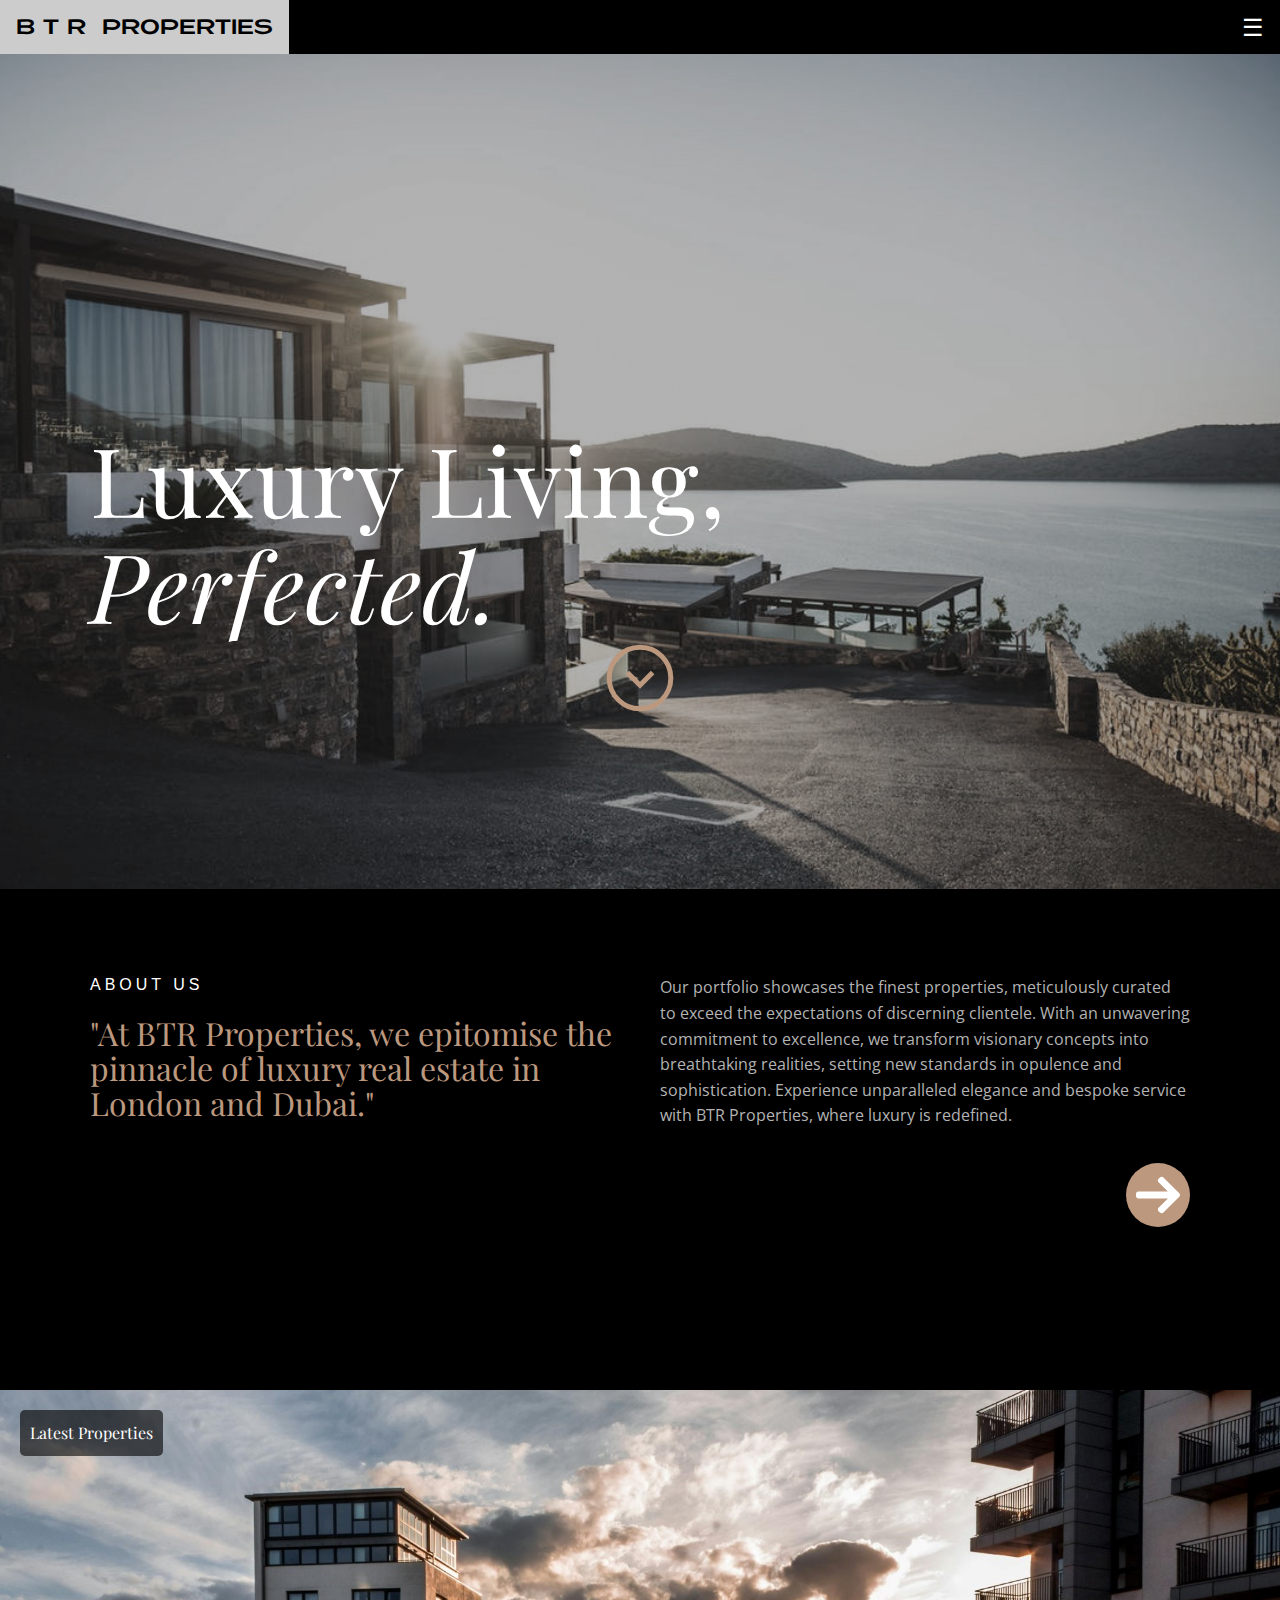
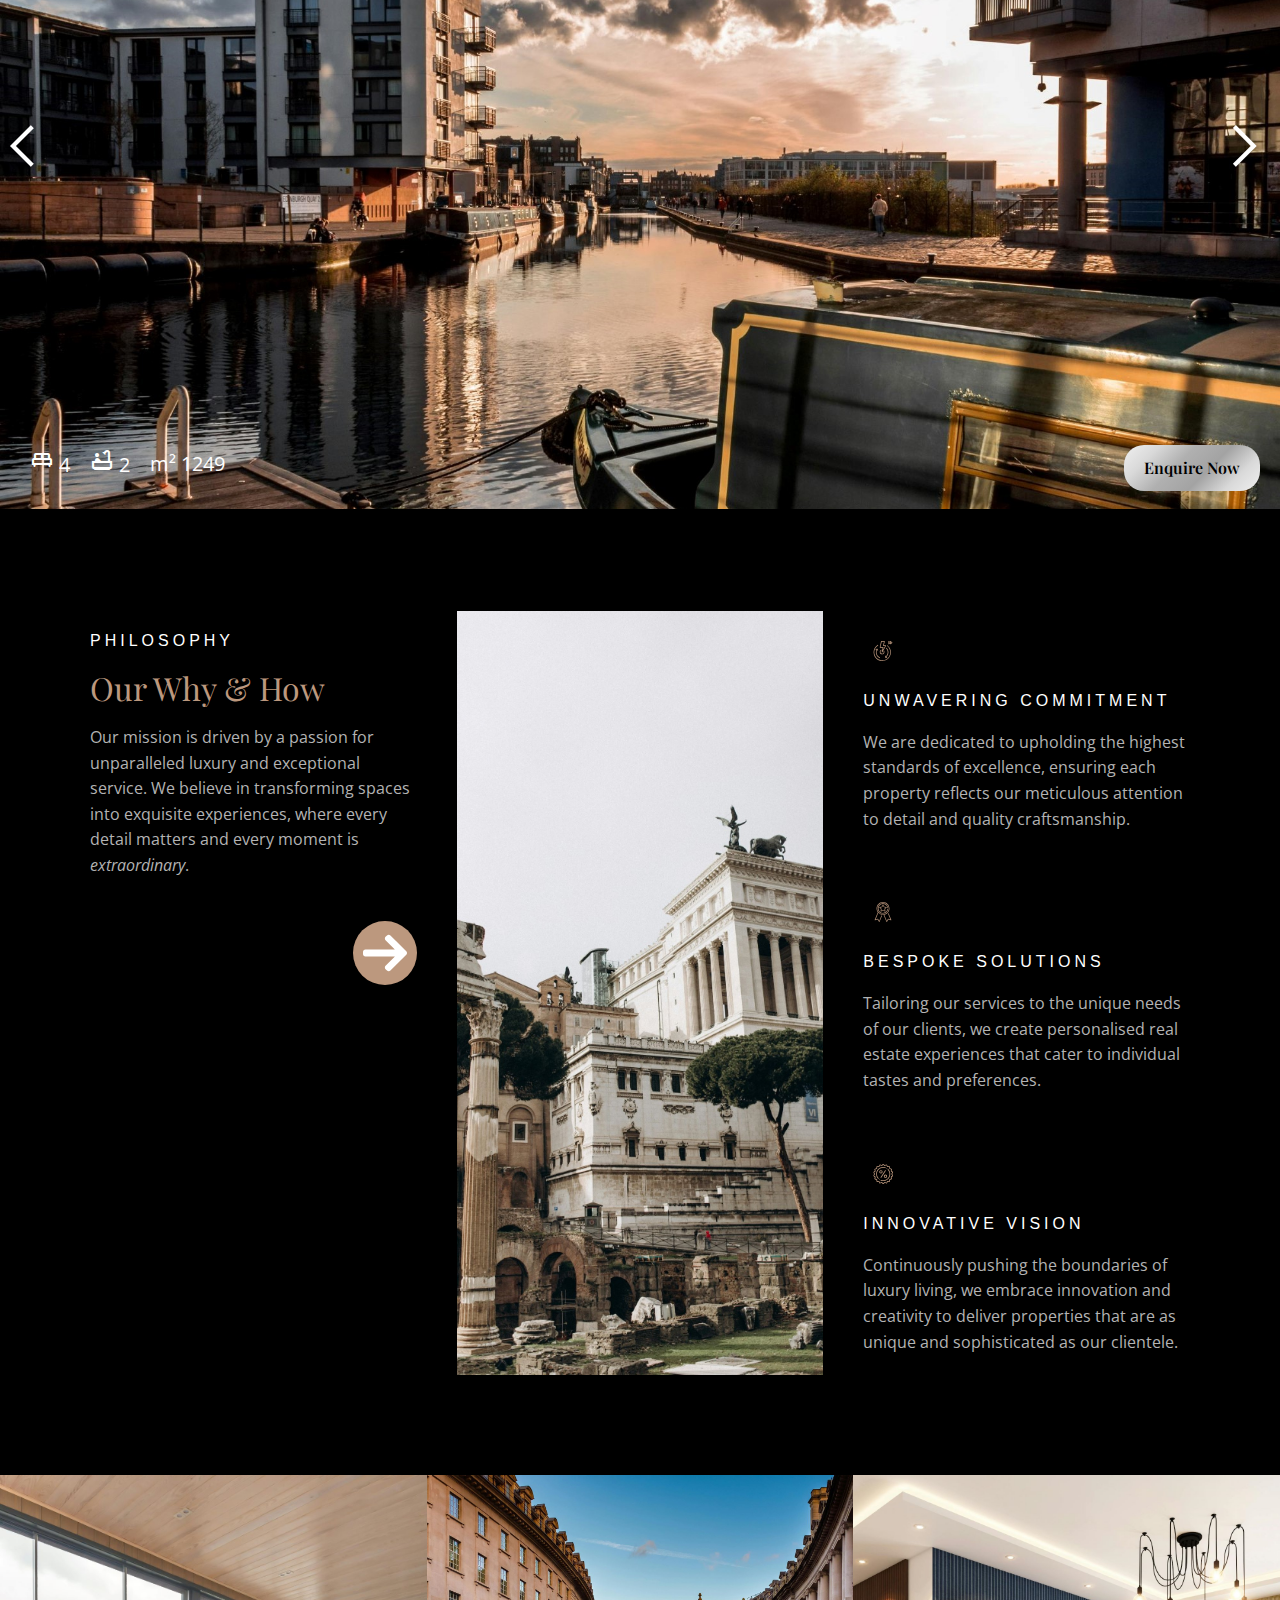
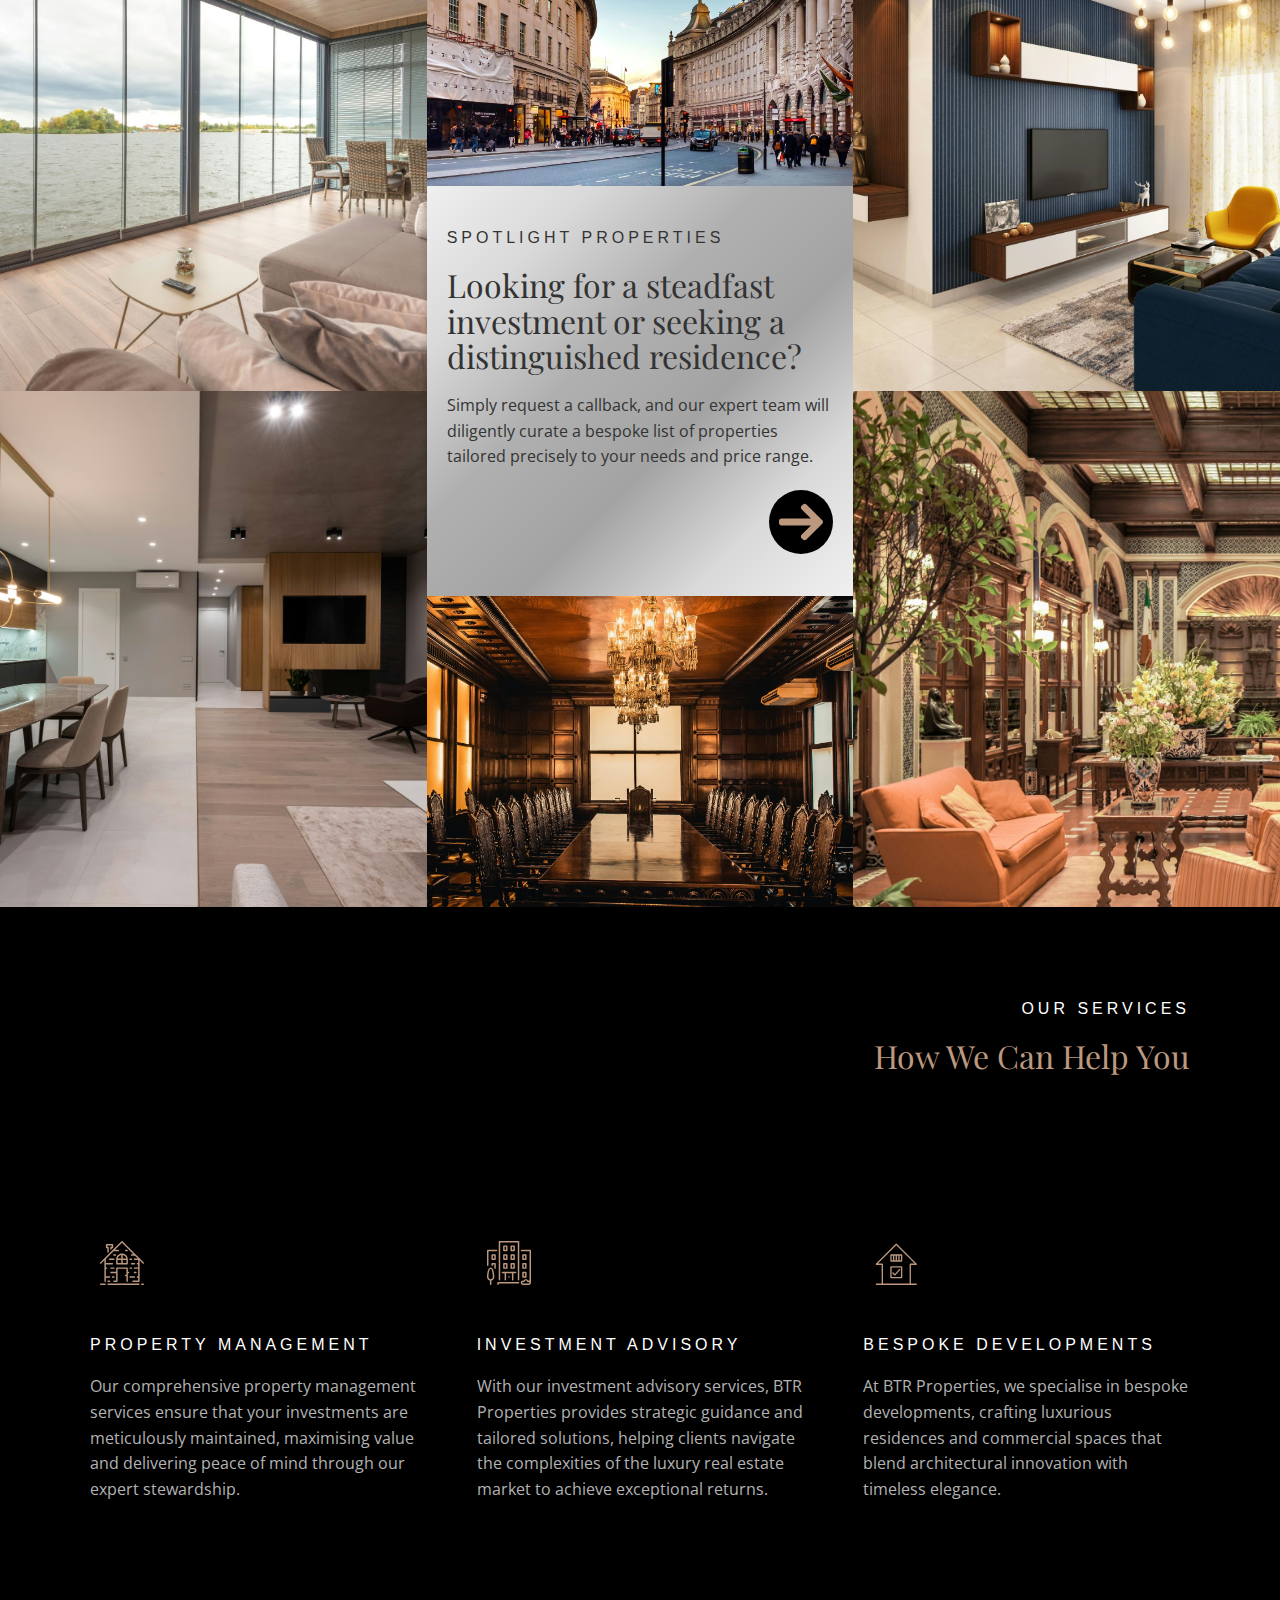
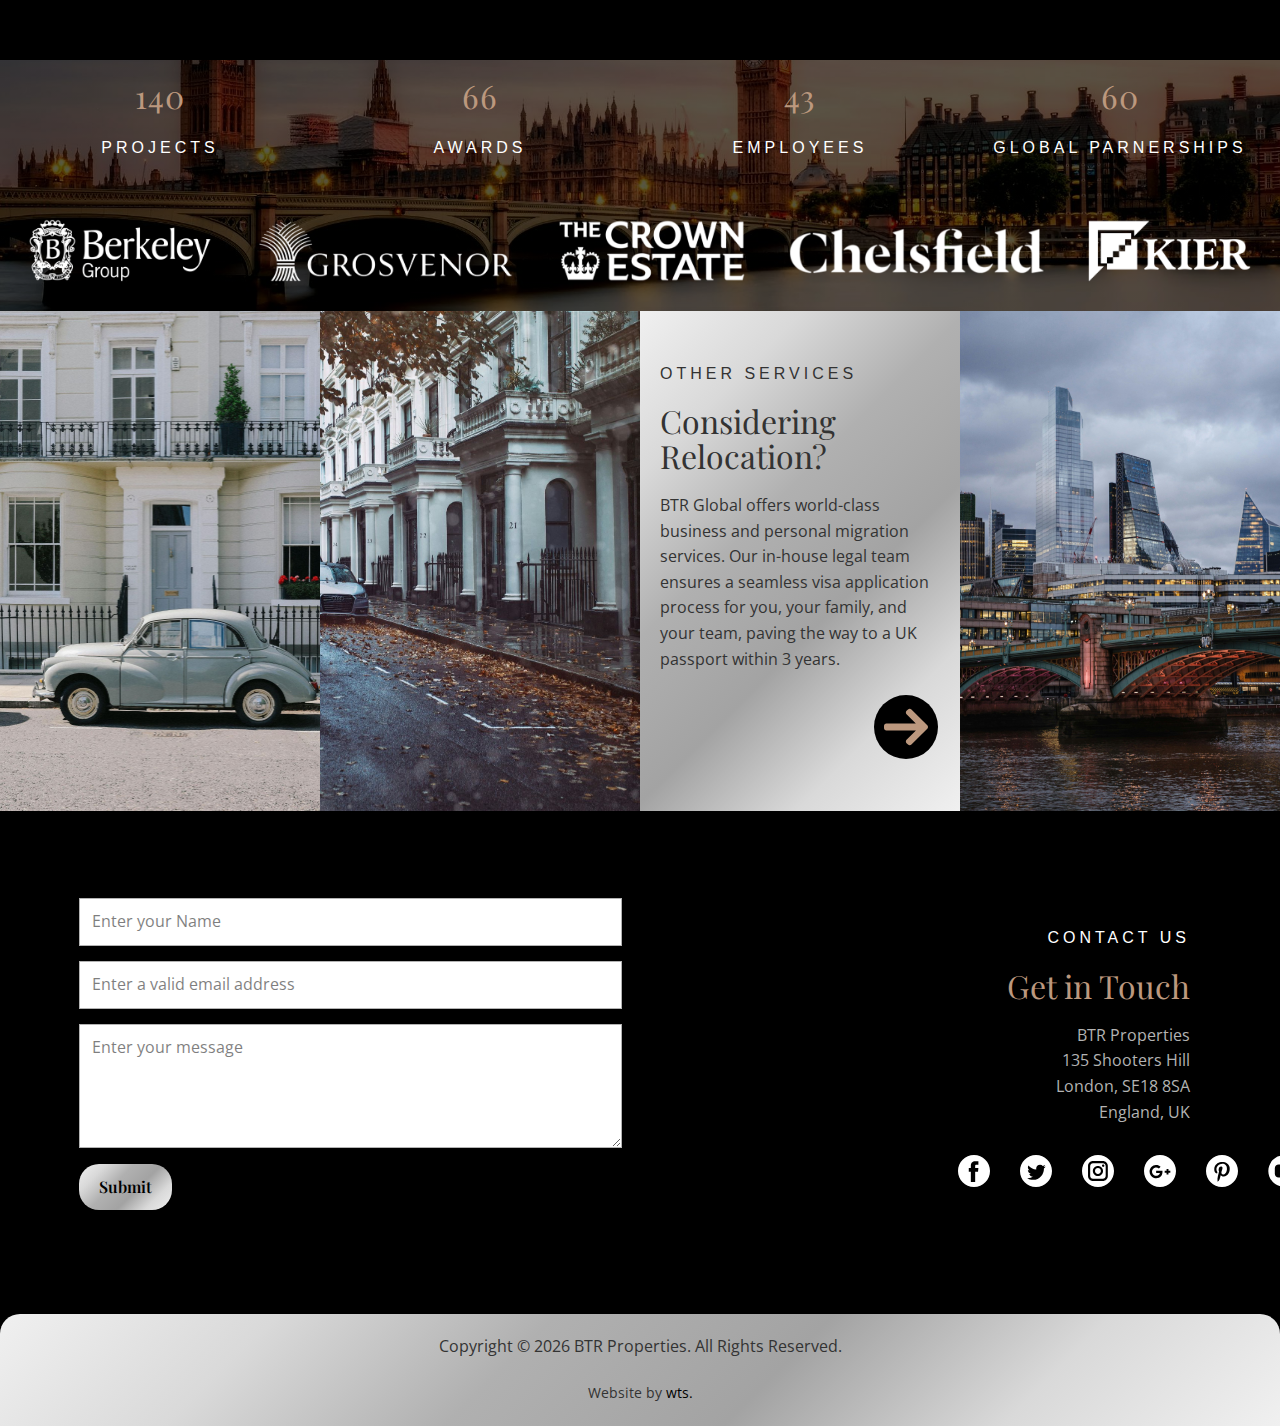
==== commit 62ff9915: "text shadow index" ====
--- a/dubai.html
+++ b/dubai.html
@@ -1,41 +1,36 @@
 <!DOCTYPE html>
-<html style="font-size: 16px;" lang="en">
+<html style="font-size: 16px; background-color: black;" lang="en">
 <head>
     <meta name="viewport" content="width=device-width, initial-scale=1.0">
     <meta charset="utf-8">
     <meta name="keywords" content="BTR Properties, BTR, Real, Estate, BTR Realestate, Broker, Estate Agent, Estate Agents, BTR">
     <meta name="description" content="Official Website of BTR Properties. We're the Home of Dream Homes.">
     <title>BTR Properties</title>
+
     <link rel="stylesheet" href="https://www.w3schools.com/w3css/4/w3.css">
     <link rel="stylesheet" href="css/nicepage.css" media="screen">
-    <link rel="stylesheet" href="css/dubai.css" media="screen">
-
+    <link rel="stylesheet" href="css/london.css" media="screen">
     <link id="u-theme-google-font" rel="stylesheet" href="https://fonts.googleapis.com/css?family=Roboto:100,100i,300,300i,400,400i,500,500i,700,700i,900,900i|Open+Sans:300,300i,400,400i,500,500i,600,600i,700,700i,800,800i">
     <link id="u-page-google-font" rel="stylesheet" href="https://fonts.googleapis.com/css?family=Playfair+Display:400,400i,500,500i,600,600i,700,700i,800,800i,900,900i">
     
-
-
-    <script>
-      function openRightMenu() {
-      document.getElementById("rightMenu").style.display = "block";
-      }
-
-      function closeRightMenu() {
-        document.getElementById("rightMenu").style.display = "none";
-      }
-
-    </script>
+    <link rel="stylesheet" href="https://fonts.googleapis.com/css2?family=Material+Symbols+Outlined:opsz,wght,FILL,GRAD@24,400,0,0" />
+
 
     <meta name="theme-color" content="#d4ea15">
-    <meta property="og:title" content="BTR Properties">
-    <meta property="og:type" content="website">
+
   </head>
-  <body data-home-page-title="Home" data-path-to-root="./" data-include-products="true" class="u-body u-xl-mode" data-lang="en"> 
-    <div class="w3-sidebar w3-bar-block w3-card w3-animate-right" style="display:none;right:0;" id="rightMenu">
+  <body data-home-page-title="Home" data-path-to-root="./" class="u-body u-xl-mode" data-lang="en"> 
+
+    <!-- navbar -->
+    <div class="w3-sidebar w3-bar-block w3-card w3-animate-right w3-black" style="display:none;right:0;" id="rightMenu">
       <button onclick="closeRightMenu()" class="w3-bar-item w3-button w3-large">Close &times;</button>
-      <a href="#" class="w3-bar-item w3-button">Link 1</a>
-      <a href="#" class="w3-bar-item w3-button">Link 2</a>
-      <a href="#" class="w3-bar-item w3-button">Link 3</a>
+      <a href="#sec-8868" class="w3-bar-item w3-button">Home</a>
+      <a href="#sec-6df1" class="w3-bar-item w3-button">About</a>
+      <a href="#new-properties" class="w3-bar-item w3-button">Latest Properties</a>
+      <a href="#sec-6d06" class="w3-bar-item w3-button">Philosophy</a>
+      <a href="#sec-bdac" class="w3-bar-item w3-button">Spotlight Properties</a>
+      <a href="#sec-f9c8" class="w3-bar-item w3-button">Services</a>
+      <a href="#ec-6ea7" class="w3-bar-item w3-button">Contact</a>
     </div>
     
     <div class="w3-bar w3-black">
@@ -43,20 +38,23 @@
       <button class="w3-button w3-black w3-xlarge w3-right" onclick="openRightMenu()">&#9776;</button>
 
     </div>
-    
+
+    <!-- hero -->
     <section class="u-clearfix u-image u-shading u-section-1" id="sec-8868">
       <div class="u-clearfix u-sheet u-sheet-1">
         <div class="u-container-style u-expanded-width u-group u-group-1">
           <div class="u-container-layout u-valign-bottom-md u-valign-bottom-sm u-valign-bottom-xs u-container-layout-1">
-            <h1 class="u-custom-font u-font-playfair-display u-text u-title u-text-1">Luxury Living,<br><em>Perfected.</em>
-            </h1><span class="u-align-left-md u-align-left-sm u-align-left-xl u-align-left-xs u-icon u-icon-circle u-palette-1-base u-text-white u-icon-1"><svg class="u-svg-link" preserveAspectRatio="xMidYMin slice" viewBox="0 0 492.004 492.004" style=""><use xlink:href="#svg-a891"></use></svg><svg class="u-svg-content" viewBox="0 0 492.004 492.004" x="0px" y="0px" id="svg-a891" style="enable-background:new 0 0 492.004 492.004;"><g><g><path d="M484.14,226.886L306.46,49.202c-5.072-5.072-11.832-7.856-19.04-7.856c-7.216,0-13.972,2.788-19.044,7.856l-16.132,16.136    c-5.068,5.064-7.86,11.828-7.86,19.04c0,7.208,2.792,14.2,7.86,19.264L355.9,207.526H26.58C11.732,207.526,0,219.15,0,234.002    v22.812c0,14.852,11.732,27.648,26.58,27.648h330.496L252.248,388.926c-5.068,5.072-7.86,11.652-7.86,18.864    c0,7.204,2.792,13.88,7.86,18.948l16.132,16.084c5.072,5.072,11.828,7.836,19.044,7.836c7.208,0,13.968-2.8,19.04-7.872    l177.68-177.68c5.084-5.088,7.88-11.88,7.86-19.1C492.02,238.762,489.228,231.966,484.14,226.886z"></path>
-</g>
-</g></svg></span>
-          </div>
-        </div>
-      </div>
-    </section>
-    <section class="u-black u-clearfix u-section-2" id="sec-6df1">
+            <h1 class="u-custom-font u-font-playfair-display u-text u-title u-text-1">Luxury Living,<br><em>Perfected.</em></h1>
+            <div class="w3-center">
+              <a href="#sec-6df1"><i class="material-symbols-outlined hero-arrow" style="color: #bc987e!important;">expand_circle_down</i></a>
+            </div>
+          </div>
+        </div>
+      </div>
+    </section>
+
+    <!-- about -->
+    <section class=" u-black u-clearfix u-section-2" id="sec-6df1">
       <div class="u-clearfix u-sheet u-sheet-1">
         <div class="u-clearfix u-expanded-width u-layout-wrap u-layout-wrap-1">
           <div class="u-layout">
@@ -65,25 +63,66 @@
                 <div class="u-container-layout u-container-layout-1">
                   <h3 class="u-text u-text-1">about us<br>
                   </h3>
-                  <h2 class="u-text u-text-palette-1-base u-text-2">The Home of Home Search</h2>
-                  <p class="u-text u-text-grey-30 u-text-3">Our website lets you search property listings globally, and includes a large inventory of luxury homes for sale. Our listings include all types of homes, including houses, condos, town homes, villas and more. We can also
-                                    match your lifestyle choices such as waterfront, golf, island, vacation, mountain and many others.</p>
+                  <h2 class="u-text u-text-palette-1-base u-text-2">"At BTR Properties, we epitomise the pinnacle of luxury real estate in London and Dubai."</h2>
+                 
                 </div>
               </div>
               <div class="u-container-style u-layout-cell u-right-cell u-size-30 u-layout-cell-2">
                 <div class="u-container-layout u-container-layout-2">
-                  <p class="u-text u-text-grey-30 u-text-4">The sale of a significant home is truly noteworthy. To represent a home of distinction requires highly-qualified real estate professionals with global reach and local expertise. Founded in 1976, the Sotheby’s International
-                                    Realty brand is a unique and distinctive network of brokerage agencies offering a wide selection of luxury homes, estates and properties for sale throughout the world. Connect with a local affiliate today to list your
-                                    home, condo, villa or other property, or to find the perfect home to match your lifestyle.</p><span class="u-align-left u-icon u-icon-circle u-palette-1-base u-text-white u-icon-1"><svg class="u-svg-link" preserveAspectRatio="xMidYMin slice" viewBox="0 0 492.004 492.004" style=""><use xlink:href="#svg-fc15"></use></svg><svg class="u-svg-content" viewBox="0 0 492.004 492.004" x="0px" y="0px" id="svg-fc15" style="enable-background:new 0 0 492.004 492.004;"><g><g><path d="M484.14,226.886L306.46,49.202c-5.072-5.072-11.832-7.856-19.04-7.856c-7.216,0-13.972,2.788-19.044,7.856l-16.132,16.136    c-5.068,5.064-7.86,11.828-7.86,19.04c0,7.208,2.792,14.2,7.86,19.264L355.9,207.526H26.58C11.732,207.526,0,219.15,0,234.002    v22.812c0,14.852,11.732,27.648,26.58,27.648h330.496L252.248,388.926c-5.068,5.072-7.86,11.652-7.86,18.864    c0,7.204,2.792,13.88,7.86,18.948l16.132,16.084c5.072,5.072,11.828,7.836,19.044,7.836c7.208,0,13.968-2.8,19.04-7.872    l177.68-177.68c5.084-5.088,7.88-11.88,7.86-19.1C492.02,238.762,489.228,231.966,484.14,226.886z"></path>
-</g>
-</g></svg></span>
-                </div>
-              </div>
-            </div>
-          </div>
-        </div>
-      </div>
-    </section>
+                  <p class="u-text u-text-grey-30 u-text-4">Our portfolio showcases the finest properties, meticulously curated to exceed the expectations of discerning clientele. With an unwavering commitment to excellence, we transform visionary concepts into breathtaking realities, setting new standards in opulence and sophistication. Experience unparalleled elegance and bespoke service with BTR Properties, where luxury is redefined.</p><span class="u-align-left u-icon u-icon-circle u-palette-1-base u-text-white u-icon-1"><svg class="u-svg-link" preserveAspectRatio="xMidYMin slice" viewBox="0 0 492.004 492.004" style=""><use xlink:href="#svg-fc15"></use></svg><svg class="u-svg-content" viewBox="0 0 492.004 492.004" x="0px" y="0px" id="svg-fc15" style="enable-background:new 0 0 492.004 492.004;"><g><g><path d="M484.14,226.886L306.46,49.202c-5.072-5.072-11.832-7.856-19.04-7.856c-7.216,0-13.972,2.788-19.044,7.856l-16.132,16.136    c-5.068,5.064-7.86,11.828-7.86,19.04c0,7.208,2.792,14.2,7.86,19.264L355.9,207.526H26.58C11.732,207.526,0,219.15,0,234.002    v22.812c0,14.852,11.732,27.648,26.58,27.648h330.496L252.248,388.926c-5.068,5.072-7.86,11.652-7.86,18.864    c0,7.204,2.792,13.88,7.86,18.948l16.132,16.084c5.072,5.072,11.828,7.836,19.044,7.836c7.208,0,13.968-2.8,19.04-7.872    l177.68-177.68c5.084-5.088,7.88-11.88,7.86-19.1C492.02,238.762,489.228,231.966,484.14,226.886z"></path>
+</g>
+</g></svg></span>
+                </div>
+              </div>
+            </div>
+          </div>
+        </div>
+      </div>
+    </section>
+
+    <!-- slider section start -->
+    <section id="new-properties">
+      <div class="slider">
+        <div class="slides">
+            <div class="slide">
+                <img src="images/l1.jpg" alt="Property 1">
+                <div class="status">Latest Properties</div>
+                <div class="specs">
+                  <div class="specs-inner"><span class="material-symbols-outlined">king_bed</span> 4 </div>
+                  <div class="specs-inner"><span class="material-symbols-outlined">bathtub</span> 2 </div>
+                  <div class="specs-inner"><span>m&sup2;</span> 1249 </div>
+                </div>
+                <button class="enquire">Enquire Now</button>
+            </div>
+            <div class="slide">
+                <img src="images/l8.jpg" alt="Property 2">
+                <div class="status">Latest Properties</div>
+                <div class="specs">
+                  <div class="specs-inner"><span class="material-symbols-outlined">king_bed</span> 3 </div>
+                  <div class="specs-inner"><span class="material-symbols-outlined">bathtub</span> 3 </div>
+                  <div class="specs-inner"><span>m&sup2;</span> 2268 </div>
+                </div>
+                <button class="enquire">Enquire Now</button>
+            </div>
+            <div class="slide">
+              <img src="images/l4.jpg" alt="Property 2">
+              <div class="status">Latest Properties</div>
+              <div class="specs">
+                <div class="specs-inner"><span class="material-symbols-outlined">king_bed</span> 26 </div>
+                <div class="specs-inner"><span class="material-symbols-outlined">bathtub</span> 28 </div>
+                <div class="specs-inner"><span>m&sup2;</span> 12,450 </div>
+              </div>
+              <button class="enquire">Enquire Now</button>
+          </div>
+        </div>
+        <div class="nav">
+            <button id="prev"><span class="material-symbols-outlined" style="font-size: 50px;">arrow_back_ios</span></button>
+            <button id="next"><span class="material-symbols-outlined" style="font-size: 50px;">arrow_forward_ios</span></button>
+        </div>
+      </div>
+    </section>
+
+    <!-- philosophy -->
     <section class="u-black u-clearfix u-section-3" id="sec-6d06">
       <div class="u-clearfix u-sheet u-sheet-1">
         <div class="u-clearfix u-expanded-width u-gutter-20 u-layout-wrap u-layout-wrap-1">
@@ -93,11 +132,9 @@
                 <div class="u-layout-row">
                   <div class="u-container-style u-layout-cell u-left-cell u-size-60 u-layout-cell-1">
                     <div class="u-container-layout u-valign-middle-md u-container-layout-1">
-                      <h3 class="u-text u-text-1">what we do<br>
-                      </h3>
-                      <h2 class="u-text u-text-palette-1-base u-text-2">Marketing Your Home</h2>
-                      <p class="u-text u-text-grey-30 u-text-3">The sale of a significant home is truly noteworthy. To represent a home of distinction requires highly-qualified real estate professionals with global reach and local expertise. Founded in 1976, the Sotheby’s International
-                                            Realty brand is a unique and distinctive network of brokerage agencies offering a wide selection of luxury homes, estates and properties for sale throughout the world.</p><span class="u-align-left u-icon u-icon-circle u-palette-1-base u-text-white u-icon-1"><svg class="u-svg-link" preserveAspectRatio="xMidYMin slice" viewBox="0 0 492.004 492.004" style=""><use xlink:href="#svg-8f68"></use></svg><svg class="u-svg-content" viewBox="0 0 492.004 492.004" x="0px" y="0px" id="svg-8f68" style="enable-background:new 0 0 492.004 492.004;"><g><g><path d="M484.14,226.886L306.46,49.202c-5.072-5.072-11.832-7.856-19.04-7.856c-7.216,0-13.972,2.788-19.044,7.856l-16.132,16.136    c-5.068,5.064-7.86,11.828-7.86,19.04c0,7.208,2.792,14.2,7.86,19.264L355.9,207.526H26.58C11.732,207.526,0,219.15,0,234.002    v22.812c0,14.852,11.732,27.648,26.58,27.648h330.496L252.248,388.926c-5.068,5.072-7.86,11.652-7.86,18.864    c0,7.204,2.792,13.88,7.86,18.948l16.132,16.084c5.072,5.072,11.828,7.836,19.044,7.836c7.208,0,13.968-2.8,19.04-7.872    l177.68-177.68c5.084-5.088,7.88-11.88,7.86-19.1C492.02,238.762,489.228,231.966,484.14,226.886z"></path>
+                      <h3 class="u-text u-text-1">philosophy<br></h3>
+                      <h2 class="u-text u-text-palette-1-base u-text-2">Our Why & How</h2>
+                      <p class="u-text u-text-grey-30 u-text-3">Our mission is driven by a passion for unparalleled luxury and exceptional service. We believe in transforming spaces into exquisite experiences, where every detail matters and every moment is <em>extraordinary</em>.</p><span class="u-align-left u-icon u-icon-circle u-palette-1-base u-text-white u-icon-1"><svg class="u-svg-link" preserveAspectRatio="xMidYMin slice" viewBox="0 0 492.004 492.004" style=""><use xlink:href="#svg-8f68"></use></svg><svg class="u-svg-content" viewBox="0 0 492.004 492.004" x="0px" y="0px" id="svg-8f68" style="enable-background:new 0 0 492.004 492.004;"><g><g><path d="M484.14,226.886L306.46,49.202c-5.072-5.072-11.832-7.856-19.04-7.856c-7.216,0-13.972,2.788-19.044,7.856l-16.132,16.136    c-5.068,5.064-7.86,11.828-7.86,19.04c0,7.208,2.792,14.2,7.86,19.264L355.9,207.526H26.58C11.732,207.526,0,219.15,0,234.002    v22.812c0,14.852,11.732,27.648,26.58,27.648h330.496L252.248,388.926c-5.068,5.072-7.86,11.652-7.86,18.864    c0,7.204,2.792,13.88,7.86,18.948l16.132,16.084c5.072,5.072,11.828,7.836,19.044,7.836c7.208,0,13.968-2.8,19.04-7.872    l177.68-177.68c5.084-5.088,7.88-11.88,7.86-19.1C492.02,238.762,489.228,231.966,484.14,226.886z"></path>
 </g>
 </g></svg></span>
                     </div>
@@ -127,21 +164,22 @@
 </g><g><g><path d="M464.264,35.001c-0.369-0.462-0.788-0.881-1.25-1.25l-40-32c-3.452-2.759-8.487-2.197-11.245,1.255    c-1.133,1.418-1.751,3.179-1.751,4.995v15.353L383.014,1.751c-3.452-2.759-8.487-2.197-11.245,1.255    c-1.133,1.418-1.751,3.179-1.751,4.995v64c0.001,4.419,3.584,8.001,8.004,8c1.814,0,3.575-0.617,4.993-1.75l27.004-21.603v15.353    c0.001,4.419,3.584,8.001,8.004,8c1.814,0,3.575-0.617,4.993-1.75l40-32C466.465,43.49,467.025,38.453,464.264,35.001z     M386.017,55.353V24.649l19.195,15.352L386.017,55.353z M426.017,55.353V24.649l19.195,15.352L426.017,55.353z"></path>
 </g>
 </g></svg></span>
-                      <h3 class="u-text u-text-4">Always Professional</h3>
-                      <p class="u-text u-text-grey-30 u-text-5">Determine the home's value in the current market for a listing price.</p>
+                      <h3 class="u-text u-text-4">Unwavering Commitment</h3>
+                      <p class="u-text u-text-grey-30 u-text-5">We are dedicated to upholding the highest standards of excellence, ensuring each property reflects our meticulous attention to detail and quality craftsmanship.</p>
                     </div>
                   </div>
                   <div class="u-container-style u-layout-cell u-right-cell u-size-20 u-layout-cell-4">
                     <div class="u-container-layout u-container-layout-4"><span class="u-icon u-icon-circle u-text-palette-1-base u-icon-3"><svg class="u-svg-link" preserveAspectRatio="xMidYMin slice" viewBox="0 0 470 470" style=""><use xlink:href="#svg-9227"></use></svg><svg class="u-svg-content" viewBox="0 0 470 470" id="svg-9227"><g><path d="m429.591,418.378l-62.223-150.218c-1.585-3.826-5.972-5.645-9.799-4.059s-5.645,5.973-4.059,9.799l56.251,135.801-51.309-14.867c-3.368-0.977-6.965,0.513-8.656,3.586l-25.769,46.793-60.357-145.716c69.663-13.434 122.447-74.853 122.447-148.378 0.001-83.327-67.79-151.119-151.117-151.119s-151.119,67.792-151.119,151.119c0,33.751 11.124,64.951 29.896,90.133l-73.368,177.126c-1.103,2.664-0.582,5.724 1.341,7.872 1.922,2.148 4.907,3.004 7.676,2.202l60.533-17.541 30.4,55.207c1.324,2.403 3.847,3.882 6.568,3.882 0.138,0 0.277-0.004 0.416-0.011 2.879-0.16 5.411-1.955 6.515-4.619l58.136-140.353c1.585-3.827-0.232-8.214-4.059-9.799-3.827-1.585-8.214,0.232-9.799,4.059l-52.165,125.936-25.767-46.793c-1.692-3.073-5.291-4.563-8.657-3.586l-51.308,14.867 64.397-155.469c27.598,29.52 66.86,48.005 110.364,48.005 4.491,0 8.933-0.209 13.325-0.594l67.818,163.727c1.103,2.664 3.636,4.459 6.514,4.618 0.14,0.008 0.278,0.012 0.417,0.012 2.721,0 5.244-1.479 6.567-3.882l30.401-55.207 60.533,17.541c2.771,0.803 5.753-0.054 7.676-2.202 1.923-2.148 2.443-5.208 1.34-7.872zm-330.71-267.259c2.84217e-14-75.056 61.063-136.119 136.119-136.119 75.056,0 136.118,61.063 136.118,136.119s-61.062,136.118-136.118,136.118c-75.056,0-136.119-61.062-136.119-136.118z"></path><path d="m321.659,122.961c-0.863-2.658-3.135-4.616-5.892-5.079l-50.467-8.469-23.649-45.379c-1.292-2.479-3.855-4.034-6.651-4.034-2.795,0-5.359,1.555-6.651,4.034l-23.65,45.379-50.466,8.469c-2.757,0.462-5.028,2.42-5.892,5.079-0.864,2.659-0.178,5.577 1.781,7.572l35.85,36.515-7.54,50.614c-0.412,2.765 0.748,5.529 3.01,7.173 2.26,1.642 5.249,1.891 7.751,0.646l45.807-22.812 45.806,22.812c1.059,0.527 2.203,0.787 3.343,0.787 1.557,0 3.104-0.484 4.409-1.432 2.262-1.644 3.422-4.408 3.01-7.173l-7.539-50.614 35.85-36.516c1.958-1.995 2.644-4.913 1.78-7.572zm-50.951,36.244c-1.648,1.679-2.413,4.033-2.066,6.359l5.97,40.074-36.268-18.061c-1.054-0.524-2.198-0.787-3.344-0.787-1.145,0-2.291,0.262-3.343,0.787l-36.268,18.061 5.97-40.074c0.347-2.326-0.418-4.681-2.066-6.359l-28.385-28.912 39.957-6.706c2.32-0.389 4.323-1.844 5.41-3.93l18.725-35.929 18.725,35.93c1.088,2.086 3.09,3.541 5.41,3.93l39.958,6.706-28.385,28.911z"></path><path d="m348.612,158.684c-4.107-0.549-7.877,2.343-8.42,6.45-6.957,52.507-52.18,92.104-105.192,92.104-58.514,0-106.119-47.604-106.119-106.119s47.605-106.119 106.119-106.119c53.013,0 98.235,39.596 105.192,92.104 0.543,4.107 4.32,7.001 8.42,6.45 4.105-0.544 6.994-4.314 6.449-8.42-7.94-59.936-59.555-105.134-120.061-105.134-66.785,0-121.119,54.333-121.119,121.119s54.334,121.118 121.119,121.118c60.506,0 112.121-45.198 120.062-105.134 0.544-4.105-2.344-7.875-6.45-8.419z"></path>
 </g></svg></span>
-                      <h3 class="u-text u-text-6">Guaranteed quality</h3>
-                      <p class="u-text u-text-grey-30 u-text-7">Determine the home's value in the current market for a listing price.</p>
+                      <h3 class="u-text u-text-6">Bespoke Solutions</h3>
+                      <p class="u-text u-text-grey-30 u-text-7">Tailoring our services to the unique needs of our clients, we create personalised real estate experiences that cater to individual tastes and preferences.
+                      </p>
                     </div>
                   </div>
                   <div class="u-container-style u-layout-cell u-right-cell u-size-20 u-layout-cell-5">
                     <div class="u-container-layout u-container-layout-5"><span class="u-icon u-icon-circle u-text-palette-1-base u-icon-4"><svg class="u-svg-link" preserveAspectRatio="xMidYMin slice" viewBox="-4 0 511 512" style=""><use xlink:href="#svg-277a"></use></svg><svg class="u-svg-content" viewBox="-4 0 511 512" id="svg-277a"><path d="m252.691406 0c12.023438 0 20.320313 9.480469 28.539063 18.871094 4.867187 5.5625 9.691406 11.074218 12.644531 11.609375 3.023438.550781 9.515625-3.054688 15.96875-6.640625 10.675781-5.933594 21.292969-11.828125 32.164062-7.78125 10.992188 4.09375 15.109376 15.617187 19.210938 27.101562 2.429688 6.796875 4.847656 13.570313 7.160156 14.925782 2.316406 1.355468 9.4375.109374 16.546875-1.132813 11.9375-2.089844 23.859375-4.175781 32.710938 3.289063 8.804687 7.429687 8.75 19.558593 8.695312 31.6875-.03125 7.160156-.066406 14.320312 1.664063 16.371093 1.730468 2.054688 8.785156 3.242188 15.84375 4.429688 11.980468 2.019531 23.980468 4.039062 29.851562 14.058593 5.855469 9.996094 1.816406 21.398438-2.238281 32.839844-2.433594 6.863282-4.875 13.75-3.890625 16.394532.984375 2.636718 7.230469 6.269531 13.507812 9.921874 10.640626 6.1875 21.34375 12.410157 23.464844 24.09375 2.085938 11.484376-5.503906 21.035157-13.160156 30.675782-4.695312 5.914062-9.433594 11.878906-9.433594 15.285156 0 3.410156 4.738282 9.375 9.433594 15.289062 7.65625 9.636719 15.246094 19.1875 13.160156 30.671876-2.121094 11.683593-12.824218 17.910156-23.464844 24.097656-6.277343 3.648437-12.523437 7.28125-13.507812 9.921875-.984375 2.644531 1.457031 9.53125 3.890625 16.394531 4.054687 11.441406 8.09375 22.84375 2.238281 32.835938-5.871094 10.023437-17.871094 12.042968-29.851562 14.058593-7.058594 1.191407-14.113282 2.378907-15.84375 4.429688-1.730469 2.054687-1.695313 9.214843-1.664063 16.375.054688 12.128906.109375 24.257812-8.695312 31.6875-8.851563 7.464843-20.773438 5.378906-32.710938 3.289062-7.109375-1.242187-14.230469-2.488281-16.546875-1.132812-2.3125 1.355469-4.730468 8.128906-7.160156 14.925781-4.101562 11.484375-8.21875 23.007812-19.210938 27.101562-10.871093 4.046876-21.488281-1.851562-32.164062-7.78125-6.453125-3.585937-12.941406-7.191406-15.96875-6.640624-2.953125.535156-7.777344 6.046874-12.644531 11.605468-8.21875 9.390625-16.515625 18.871094-28.539063 18.871094-12.019531 0-20.316406-9.480469-28.539062-18.871094-4.863282-5.5625-9.6875-11.074218-12.644532-11.609375-3.023437-.550781-9.511718 3.054688-15.96875 6.640625-10.675781 5.933594-21.289062 11.828125-32.160156 7.78125-10.996094-4.09375-15.109375-15.617187-19.214844-27.101562-2.425781-6.792969-4.847656-13.570313-7.160156-14.925782-2.3125-1.355468-9.433594-.109374-16.546875 1.136719-11.9375 2.085938-23.859375 4.171875-32.710937-3.292969-8.804688-7.429687-8.75-19.558593-8.695313-31.6875.035157-7.160156.066407-14.320312-1.664062-16.371093-1.730469-2.054688-8.78125-3.242188-15.84375-4.429688-11.980469-2.015625-23.980469-4.039062-29.851563-14.058593-5.851562-9.996094-1.8125-21.398438 2.242188-32.839844 2.433594-6.863282 4.871094-13.75 3.886718-16.394532-.980468-2.636718-7.226562-6.269531-13.507812-9.921874-10.636719-6.1875-21.34375-12.410157-23.460938-24.09375-2.085937-11.484376 5.5-21.039063 13.15625-30.675782 4.699219-5.914062 9.4375-11.878906 9.4375-15.289062 0-3.40625-4.738281-9.371094-9.4375-15.285156-7.65625-9.640626-15.242187-19.1875-13.15625-30.675782 2.117188-11.683594 12.824219-17.90625 23.460938-24.09375 6.28125-3.652344 12.527344-7.285156 13.507812-9.921875.984376-2.644531-1.453124-9.53125-3.886718-16.394531-4.054688-11.441406-8.097656-22.84375-2.242188-32.835938 5.871094-10.023437 17.871094-12.042968 29.851563-14.058593 7.0625-1.191407 14.113281-2.378907 15.84375-4.429688 1.730469-2.054687 1.699219-9.214843 1.664062-16.375-.054687-12.128906-.109375-24.261719 8.695313-31.683593 8.851562-7.464844 20.773437-5.382813 32.710937-3.292969 7.113281 1.242187 14.234375 2.488281 16.546875 1.132812 2.3125-1.351562 4.734375-8.128906 7.160156-14.925781 4.101563-11.480469 8.222657-23.007812 19.214844-27.101562 10.871094-4.046876 21.484375 1.851562 32.160156 7.78125 6.457032 3.585937 12.945313 7.191406 15.96875 6.640624 2.957032-.535156 7.78125-6.046874 12.644532-11.605468 8.222656-9.390625 16.519531-18.871094 28.539062-18.871094zm123.921875 129.175781c-5.523437 0-10 4.476563-10 10 0 2.460938.890625 4.714844 2.367188 6.457031v.003907l-.003907-.003907.03125.035157c.203126.238281.417969.464843.640626.679687 26.894531 28.671875 43.363281 67.238282 43.363281 109.652344 0 44.273438-17.941407 84.351562-46.953125 113.363281-29.011719 29.015625-69.09375 46.957031-113.367188 46.957031-18.953125 0-37.136718-3.289062-54.011718-9.328124-.300782-.125-.613282-.234376-.929688-.332032l-.023438-.011718v.003906c-.917968-.277344-1.894531-.429688-2.902343-.429688-5.519531 0-10 4.476563-10 10 0 4.53125 3.015625 8.355469 7.144531 9.585938 18.972656 6.785156 39.417969 10.484375 60.722656 10.484375 49.785156 0 94.859375-20.183594 127.484375-52.808594 32.628907-32.628906 52.808594-77.699219 52.808594-127.484375 0-47.640625-18.480469-90.960938-48.65625-123.191406-1.835937-2.21875-4.609375-3.632813-7.714844-3.632813zm-30.179687-25.382812c-5.519532 0-10 4.476562-10 10 0 5.519531 4.480468 10 10 10 5.523437 0 10-4.480469 10-10 0-5.523438-4.476563-10-10-10zm-32.457032-17.398438c-19.132812-6.914062-39.765624-10.6875-61.285156-10.6875-49.785156 0-94.855468 20.179688-127.484375 52.808594-32.625 32.625-52.808593 77.699219-52.808593 127.484375 0 47.539062 18.402343 90.777344 48.464843 122.988281 1.835938 2.195313 4.59375 3.59375 7.679688 3.59375 5.523437 0 10-4.476562 10-10 0-2.453125-.882813-4.699219-2.351563-6.4375v-.007812l-.039062-.042969c-.195313-.230469-.402344-.449219-.617188-.65625-26.773437-28.652344-43.164062-67.128906-43.164062-109.4375 0-44.273438 17.945312-84.355469 46.957031-113.363281 29.011719-29.015625 69.09375-46.957031 113.363281-46.957031 19.132813 0 37.480469 3.351562 54.492188 9.5h.003906c1.203125.511718 2.523438.792968 3.914062.792968 5.523438 0 10-4.476562 10-10 0-4.523437-3.003906-8.34375-7.125-9.578125zm-155.027343 301.8125c-5.519531 0-10 4.476563-10 10 0 5.523438 4.480469 10 10 10 5.523437 0 10-4.476562 10-10 0-5.523437-4.476563-10-10-10zm35.523437-230.488281c-11.464844 0-21.84375 4.644531-29.359375 12.160156-7.511719 7.515625-12.160156 17.894532-12.160156 29.359375 0 11.460938 4.648437 21.84375 12.160156 29.355469 7.515625 7.515625 17.894531 12.164062 29.359375 12.164062s21.84375-4.648437 29.359375-12.164062c7.511719-7.511719 12.160157-17.894531 12.160157-29.355469 0-11.464843-4.648438-21.84375-12.160157-29.359375-7.515625-7.515625-17.894531-12.160156-29.359375-12.160156zm15.238282 26.28125c-3.898438-3.898438-9.285157-6.3125-15.238282-6.3125-5.949218 0-11.339844 2.414062-15.238281 6.3125s-6.308594 9.285156-6.308594 15.238281c0 5.949219 2.410157 11.339844 6.308594 15.238281 3.898437 3.894532 9.289063 6.308594 15.238281 6.308594 5.953125 0 11.339844-2.410156 15.238282-6.308594 3.898437-3.898437 6.308593-9.289062 6.308593-15.238281 0-5.953125-2.410156-11.339843-6.308593-15.238281zm92.894531-21.757812-116.441407 176.59375c-3.015624 4.589843-1.742187 10.753906 2.847657 13.769531 4.589843 3.015625 10.753906 1.742187 13.769531-2.847657l116.441406-176.59375c3.015625-4.589843 1.742188-10.753906-2.847656-13.769531s-10.753906-1.742187-13.769531 2.847657zm8.308593 109c-11.464843 0-21.847656 4.648437-29.359374 12.160156-7.511719 7.515625-12.160157 17.898437-12.160157 29.359375 0 11.464843 4.648438 21.84375 12.160157 29.359375 7.515624 7.511718 17.894531 12.160156 29.359374 12.160156 11.464844 0 21.84375-4.648438 29.355469-12.160156 7.515625-7.515625 12.164063-17.894532 12.164063-29.359375 0-11.464844-4.648438-21.84375-12.164063-29.359375-7.511719-7.511719-17.890625-12.160156-29.355469-12.160156zm15.234376 26.28125c-3.894532-3.894532-9.285157-6.308594-15.234376-6.308594-5.953124 0-11.339843 2.410156-15.238281 6.308594-3.898437 3.898437-6.3125 9.289062-6.3125 15.238281 0 5.953125 2.414063 11.339843 6.3125 15.238281 3.898438 3.898438 9.285157 6.308594 15.238281 6.308594 5.949219 0 11.339844-2.410156 15.234376-6.308594 3.902343-3.898438 6.3125-9.285156 6.3125-15.238281 0-5.949219-2.410157-11.335938-6.3125-15.238281zm-59.894532-265.542969c-5.230468-5.976563-10.507812-12.007813-13.558594-12.007813-3.054687 0-8.332031 6.03125-13.5625 12.007813-7.160156 8.179687-14.261718 16.292969-24.113281 18.082031-10 1.816406-19.601562-3.519531-29.152343-8.828125-6.65625-3.699219-13.277344-7.375-15.542969-6.53125-2.234375.832031-4.800781 8.011719-7.355469 15.164063-3.636719 10.175781-7.257812 20.320312-15.898438 25.378906-8.699218 5.097656-19.378906 3.230468-30.042968 1.363281-7.363282-1.285156-14.722656-2.574219-16.402344-1.152344-1.742188 1.46875-1.710938 8.933594-1.675781 16.394531.050781 10.839844.097656 21.679688-6.347657 29.324219-6.425781 7.621094-17.097656 9.417969-27.78125 11.214844-7.394531 1.246094-14.808593 2.492187-15.960937 4.464844-1.148437 1.957031 1.359375 9.039062 3.878906 16.140625 3.625 10.230468 7.261719 20.492187 3.730469 29.96875-3.484375 9.355468-12.800781 14.773437-22.167969 20.222656-6.679687 3.882812-13.402343 7.792969-13.867187 10.363281-.472656 2.605469 4.332031 8.652344 9.179687 14.757813 6.875 8.652344 13.808594 17.378906 13.808594 27.691406 0 10.316406-6.933594 19.039062-13.808594 27.695312-4.847656 6.101563-9.652343 12.148438-9.179687 14.757813.464844 2.570313 7.1875 6.476563 13.867187 10.363281 9.367188 5.445313 18.683594 10.863282 22.167969 20.21875 3.53125 9.480469-.105469 19.742188-3.730469 29.972656-2.519531 7.101563-5.027343 14.179688-3.878906 16.140626 1.152344 1.96875 8.5625 3.21875 15.960937 4.460937 10.6875 1.800781 21.355469 3.59375 27.78125 11.21875 6.445313 7.640625 6.398438 18.480469 6.347657 29.324219-.035157 7.460937-.066407 14.921875 1.675781 16.394531 1.683594 1.417969 9.039062.132813 16.402344-1.15625 10.664062-1.863281 21.34375-3.734375 30.042968 1.363281 8.640626 5.058594 12.265626 15.203125 15.898438 25.378906 2.554688 7.152344 5.121094 14.335938 7.355469 15.164063 2.265625.84375 8.886719-2.832031 15.542969-6.53125 9.550781-5.304687 19.152343-10.640625 29.152343-8.824219 9.855469 1.785156 16.953125 9.898438 24.113281 18.082032 5.230469 5.976562 10.507813 12.007812 13.5625 12.007812 3.050782 0 8.328126-6.03125 13.558594-12.007812 7.160156-8.183594 14.261719-16.296876 24.109375-18.082032 10-1.816406 19.605469 3.519532 29.15625 8.824219 6.65625 3.699219 13.277344 7.375 15.542969 6.53125 2.234375-.828125 4.800781-8.011719 7.355469-15.164063 3.636719-10.175781 7.257812-20.316406 15.894531-25.378906 8.703125-5.097656 19.378906-3.230468 30.042969-1.363281 7.367187 1.289063 14.722656 2.578125 16.410156 1.15625 1.738281-1.472656 1.707031-8.933594 1.671875-16.394531-.050781-10.839844-.097656-21.683594 6.347656-29.324219 6.425782-7.625 17.09375-9.417969 27.777344-11.21875 7.398438-1.242187 14.8125-2.492187 15.964844-4.460937 1.148437-1.960938-1.359375-9.039063-3.878906-16.140626-3.625-10.230468-7.261719-20.492187-3.730469-29.972656 3.480469-9.355468 12.800781-14.773437 22.164062-20.21875 6.683594-3.886718 13.402344-7.792968 13.871094-10.363281.472656-2.609375-4.332031-8.65625-9.179687-14.757813-6.875-8.65625-13.808594-17.378906-13.808594-27.695312 0-10.3125 6.933594-19.039062 13.808594-27.691406 4.847656-6.105469 9.652343-12.152344 9.179687-14.757813-.46875-2.570312-7.1875-6.480469-13.871094-10.363281-9.363281-5.449219-18.683593-10.867188-22.164062-20.222656-3.53125-9.476563.105469-19.738282 3.730469-29.96875 2.519531-7.101563 5.027343-14.183594 3.878906-16.140625-1.152344-1.972657-8.566406-3.21875-15.964844-4.464844-10.683594-1.796875-21.351562-3.59375-27.777344-11.214844-6.445312-7.644531-6.398437-18.484375-6.347656-29.324219.035156-7.460937.066406-14.925781-1.671875-16.394531-1.6875-1.421875-9.042969-.132812-16.410156 1.152344-10.664063 1.867187-21.339844 3.734375-30.039063-1.363281-8.640625-5.058594-12.265625-15.203125-15.898437-25.378906-2.554688-7.152344-5.121094-14.332032-7.355469-15.164063-2.265625-.84375-8.886719 2.832031-15.542969 6.53125-9.554687 5.308594-19.15625 10.644531-29.15625 8.828125-9.851562-1.789062-16.949219-9.902344-24.109375-18.082031zm0 0" fill-rule="evenodd"></path></svg></span>
-                      <h3 class="u-text u-text-8">Hassle-free</h3>
-                      <p class="u-text u-text-grey-30 u-text-9">Determine the home's value in the current market for a listing price.</p>
+                      <h3 class="u-text u-text-8">Innovative Vision</h3>
+                      <p class="u-text u-text-grey-30 u-text-9">Continuously pushing the boundaries of luxury living, we embrace innovation and creativity to deliver properties that are as unique and sophisticated as our clientele.</p>
                     </div>
                   </div>
                 </div>
@@ -151,6 +189,8 @@
         </div>
       </div>
     </section>
+
+    <!-- spotlight properties -->
     <section class="u-clearfix u-section-4" id="sec-bdac">
       <div class="u-clearfix u-expanded-width u-layout-wrap u-layout-wrap-1">
         <div class="u-layout">
@@ -167,19 +207,18 @@
             </div>
             <div class="u-size-20 u-size-30-md">
               <div class="u-layout-col">
-                <div class="u-container-style u-layout-cell u-palette-1-base u-size-20 u-layout-cell-3">
-                  <div class="u-container-layout u-container-layout-3">
-                    <h3 class="u-text u-text-1">Get pre-approved</h3>
-                    <h2 class="u-text u-text-2">Need a home loan?<br>
-                    </h2><span class="u-align-left u-black u-icon u-icon-circle u-text-palette-1-base u-icon-1"><svg class="u-svg-link" preserveAspectRatio="xMidYMin slice" viewBox="0 0 492.004 492.004" style=""><use xlink:href="#svg-acfe"></use></svg><svg class="u-svg-content" viewBox="0 0 492.004 492.004" x="0px" y="0px" id="svg-acfe" style="enable-background:new 0 0 492.004 492.004;"><g><g><path d="M484.14,226.886L306.46,49.202c-5.072-5.072-11.832-7.856-19.04-7.856c-7.216,0-13.972,2.788-19.044,7.856l-16.132,16.136    c-5.068,5.064-7.86,11.828-7.86,19.04c0,7.208,2.792,14.2,7.86,19.264L355.9,207.526H26.58C11.732,207.526,0,219.15,0,234.002    v22.812c0,14.852,11.732,27.648,26.58,27.648h330.496L252.248,388.926c-5.068,5.072-7.86,11.652-7.86,18.864    c0,7.204,2.792,13.88,7.86,18.948l16.132,16.084c5.072,5.072,11.828,7.836,19.044,7.836c7.208,0,13.968-2.8,19.04-7.872    l177.68-177.68c5.084-5.088,7.88-11.88,7.86-19.1C492.02,238.762,489.228,231.966,484.14,226.886z"></path>
-</g>
-</g></svg></span>
-                  </div>
-                </div>
-                <div class="u-black u-container-style u-layout-cell u-size-20 u-layout-cell-4">
-                  <div class="u-container-layout u-valign-middle u-container-layout-4">
-                    <p class="u-text u-text-grey-30 u-text-3">Whether you are buying or selling a home, you can trust us to have your family's&nbsp;best interest in mind. &nbsp;We invite you to contact us as we would&nbsp;be&nbsp;privileged to assist you with this important transaction,
-                                        or you can just browse our web site for listings, reports or other important Real Estate information we have.</p>
+               
+                <div class="u-container-style u-image u-layout-cell u-size-20 u-image-11">
+                  <div class="u-container-layout"></div>
+                </div>
+                <div class="u-container-style u-layout-cell u-size-20 u-layout-cell-4">
+                  <div class="u-container-layout u-container-layout-3 silver-card">
+                    <h3 class="u-text u-text-1">Spotlight Properties</h3>
+                    <h2 class="u-text u-text-2">Looking for a steadfast investment or seeking a distinguished residence? <br></h2>
+                    <p>Simply request a callback, and our expert team will diligently curate a bespoke list of properties tailored precisely to your needs and price range.</p>
+                    <span class="u-align-left u-black u-icon u-icon-circle u-text-palette-1-base u-icon-1"><svg class="u-svg-link" preserveAspectRatio="xMidYMin slice" viewBox="0 0 492.004 492.004" style=""><use xlink:href="#svg-acfe"></use></svg><svg class="u-svg-content" viewBox="0 0 492.004 492.004" x="0px" y="0px" id="svg-acfe" style="enable-background:new 0 0 492.004 492.004;"><g><g><path d="M484.14,226.886L306.46,49.202c-5.072-5.072-11.832-7.856-19.04-7.856c-7.216,0-13.972,2.788-19.044,7.856l-16.132,16.136    c-5.068,5.064-7.86,11.828-7.86,19.04c0,7.208,2.792,14.2,7.86,19.264L355.9,207.526H26.58C11.732,207.526,0,219.15,0,234.002    v22.812c0,14.852,11.732,27.648,26.58,27.648h330.496L252.248,388.926c-5.068,5.072-7.86,11.652-7.86,18.864    c0,7.204,2.792,13.88,7.86,18.948l16.132,16.084c5.072,5.072,11.828,7.836,19.044,7.836c7.208,0,13.968-2.8,19.04-7.872    l177.68-177.68c5.084-5.088,7.88-11.88,7.86-19.1C492.02,238.762,489.228,231.966,484.14,226.886z"></path>
+</g>
+</g></svg></span>
                   </div>
                 </div>
                 <div class="u-container-style u-image u-layout-cell u-size-20 u-image-3">
@@ -201,13 +240,15 @@
         </div>
       </div>
     </section>
+
+    <!-- services -->
     <section class="u-black u-clearfix u-section-5" id="sec-f9c8">
       <div class="u-clearfix u-sheet u-sheet-1">
         <div class="u-align-right u-container-style u-group u-group-1">
           <div class="u-container-layout u-valign-middle u-container-layout-1">
             <h3 class="u-text u-text-1">Our services<br>
             </h3>
-            <h2 class="u-text u-text-palette-1-base u-text-2">Dream House? Easy!</h2>
+            <h2 class="u-text u-text-palette-1-base u-text-2">How We Can Help You</h2>
           </div>
         </div>
         <div class="u-clearfix u-expanded-width u-gutter-20 u-layout-wrap u-layout-wrap-1">
@@ -218,8 +259,8 @@
 </g>
 </g>
 </g></svg></span>
-                  <h3 class="u-text u-text-3">Cottages</h3>
-                  <p class="u-text u-text-grey-30 u-text-4">It’s not easy to find summarized information about their management, what properties and services that they provide, what achievements they’ve made over the years and more.</p>
+                  <h3 class="u-text u-text-3">Property Management</h3>
+                  <p class="u-text u-text-grey-30 u-text-4">Our comprehensive property management services ensure that your investments are meticulously maintained, maximising value and delivering peace of mind through our expert stewardship.</p>
                 </div>
               </div>
               <div class="u-container-style u-layout-cell u-size-20 u-layout-cell-2">
@@ -227,25 +268,25 @@
 </g>
 </g>
 </g></svg></span>
-                  <h3 class="u-text u-text-5">office</h3>
-                  <p class="u-text u-text-grey-30 u-text-6">It’s not easy to find summarized information about their management, what properties and services that they provide, what achievements they’ve made over the years and more.</p>
+                  <h3 class="u-text u-text-5">Investment Advisory</h3>
+                  <p class="u-text u-text-grey-30 u-text-6">With our investment advisory services, BTR Properties provides strategic guidance and tailored solutions, helping clients navigate the complexities of the luxury real estate market to achieve exceptional returns.</p>
                 </div>
               </div>
               <div class="u-container-style u-layout-cell u-right-cell u-size-20 u-layout-cell-3">
                 <div class="u-container-layout u-valign-middle u-container-layout-4"><span class="u-icon u-icon-circle u-text-palette-1-base u-icon-3"><svg class="u-svg-link" preserveAspectRatio="xMidYMin slice" viewBox="-20 -20 661.33331 661.33331" style=""><use xlink:href="#svg-5251"></use></svg><svg class="u-svg-content" viewBox="-20 -20 661.33331 661.33331" id="svg-5251"><path d="m230 520h160c5.523438 0 10-4.476562 10-10v-160c0-5.527344-4.476562-10-10-10h-160c-5.523438 0-10 4.472656-10 10v160c0 5.523438 4.476562 10 10 10zm10-160h140v140h-140zm0 0"></path><path d="m230 270h160c5.523438 0 10-4.476562 10-10v-90c0-5.527344-4.476562-10-10-10h-160c-5.523438 0-10 4.472656-10 10v90c0 5.523438 4.476562 10 10 10zm70-20h-20v-70h20zm20-70h20v70h-20zm60 70h-20v-70h20zm-140-70h20v70h-20zm0 0"></path><path d="m352.46875 383.417969-63 72.003906-22.4375-22.445313c-3.925781-3.789062-10.160156-3.734374-14.019531.125-3.855469 3.855469-3.910157 10.09375-.121094 14.015626l30 30c1.894531 1.867187 4.453125 2.902343 7.109375 2.882812h.332031c2.769531-.09375 5.375-1.328125 7.199219-3.414062l70-80c3.597656-4.160157 3.15625-10.449219-.984375-14.070313-4.144531-3.617187-10.433594-3.214844-14.078125.914063zm0 0"></path><path d="m610 600h-80v-280h80c4.042969-.003906 7.691406-2.441406 9.238281-6.175781 1.546875-3.738281.6875-8.039063-2.167969-10.894531l-300-300c-3.90625-3.90625-10.234374-3.90625-14.140624 0l-300 300c-2.8554692 2.855468-3.714844 7.15625-2.167969 10.894531 1.546875 3.734375 5.195312 6.171875 9.238281 6.175781h80v280h-80c-5.523438 0-10 4.472656-10 10 0 5.523438 4.476562 10 10 10h600c5.523438 0 10-4.476562 10-10 0-5.527344-4.476562-10-10-10zm-510-300h-65.859375l275.859375-275.863281 275.859375 275.863281h-65.859375c-5.523438 0-10 4.472656-10 10v290h-400v-290c0-5.527344-4.476562-10-10-10zm0 0"></path></svg></span>
-                  <h3 class="u-text u-text-7">dream house<br>
+                  <h3 class="u-text u-text-7">Bespoke Developments<br>
                   </h3>
-                  <p class="u-text u-text-grey-30 u-text-8">It’s not easy to find summarized information about their management, what properties and services that they provide, what achievements they’ve made over the years and more.</p>
-                </div>
-              </div>
-            </div>
-          </div>
-        </div>
-      </div>
-    </section>
+                  <p class="u-text u-text-grey-30 u-text-8">At BTR Properties, we specialise in bespoke developments, crafting luxurious residences and commercial spaces that blend architectural innovation with timeless elegance.</p>
+                </div>
+              </div>
+            </div>
+          </div>
+        </div>
+      </div>
+    </section>
+
+    <!-- key figures-->
     <section class="u-clearfix u-image u-shading u-section-6" src="" id="sec-8965">
-
-
       <div class="w3-row w3-center w3-padding-16">
         <div class="w3-container w3-quarter">
           <h1 class="u-text u-text-palette-1-base u-title u-text-1" data-animation-name="counter" data-animation-event="scroll" data-animation-duration="3000">140</h1>
@@ -264,41 +305,10 @@
           <h3 class="u-text-8">Global Parnerships</h3>
         </div>
       </div>
-
-
-      <!-- <div class="u-clearfix u-sheet u-sheet-1">
-        <div class="u-clearfix u-layout-wrap u-layout-wrap-1">
-          <div class="u-layout">
-            <div class="u-layout-row">
-              <div class="u-align-center u-container-style u-layout-cell u-left-cell u-size-15 u-size-30-md u-layout-cell-1">
-                <div class="u-container-layout u-valign-middle u-container-layout-1">
-                  <h1 class="u-text u-text-palette-1-base u-title u-text-1" data-animation-name="counter" data-animation-event="scroll" data-animation-duration="3000">140<br>
-                  </h1>
-                  <h3 class="u-text u-text-2">projects</h3>
-                </div>
-              </div>
-              <div class="u-align-center-md u-align-center-sm u-container-style u-layout-cell u-size-15 u-size-30-md u-layout-cell-2">
-                <div class="u-container-layout u-valign-middle u-container-layout-2">
-                  <h1 class="u-align-center-lg u-align-center-xl u-align-center-xs u-text u-text-palette-1-base u-title u-text-3" data-animation-name="counter" data-animation-event="scroll" data-animation-duration="3000">66</h1>
-                  <h3 class="u-align-center-lg u-align-center-xl u-align-center-xs u-text u-text-4">awards</h3>
-                </div>
-              </div>
-              <div class="u-align-center-md u-align-center-sm u-align-center-xl u-align-center-xs u-container-style u-layout-cell u-size-15 u-size-30-md u-layout-cell-3">
-                <div class="u-container-layout u-valign-middle-md u-valign-middle-sm u-valign-middle-xl u-valign-middle-xs u-container-layout-3">
-                  <h1 class="u-align-center-lg u-text u-text-palette-1-base u-title u-text-5" data-animation-name="counter" data-animation-event="scroll" data-animation-duration="3000">43</h1>
-                  <h3 class="u-align-center-lg u-text u-text-6">employees</h3>
-                </div>
-              </div>
-              <div class="u-align-center u-container-style u-layout-cell u-right-cell u-size-15 u-size-30-md u-layout-cell-4">
-                <div class="u-container-layout u-valign-middle u-container-layout-4">
-                  <h1 class="u-text u-text-palette-1-base u-title u-text-7" data-animation-name="counter" data-animation-event="scroll" data-animation-duration="3000">60</h1>
-                  <h3 class="u-text u-text-8">projects</h3>
-                </div>
-              </div>
-            </div>
-          </div>
-        </div>
-      </div> -->
+      <div>
+        <img src="images/brands_london.png" width="100%" height="auto">
+      </div>
+
     </section>
     <section class="u-clearfix u-section-7" id="sec-4170">
       <div class="u-clearfix u-expanded-width u-layout-wrap">
@@ -310,12 +320,12 @@
             <div class="u-container-style u-image u-layout-cell u-size-15 u-size-30-md u-image-2">
               <div class="u-container-layout"></div>
             </div>
-            <div class="u-container-style u-layout-cell u-palette-1-base u-size-15 u-size-30-md u-layout-cell-3">
-              <div class="u-container-layout u-valign-middle u-container-layout-3">
-                <h3 class="u-text u-text-1">gallery</h3>
-                <h2 class="u-text u-text-2">Our Last Projects<br>
+            <div class="u-container-style u-layout-cell u-size-15 u-size-30-md u-layout-cell-3 ">
+              <div class="u-container-layout u-valign-middle u-container-layout-3 silver-card">
+                <h3 class="u-text u-text-1">Other Services</h3>
+                <h2 class="u-text u-text-2">Considering Relocation?<br>
                 </h2>
-                <p class="u-text u-text-3">We invite you to contact us as we would&nbsp;be&nbsp;privileged to assist you with this important transaction, or you can just browse our web site for listings, reports or other important Real Estate information we have.</p><span class="u-black u-icon u-icon-circle u-text-palette-1-base u-icon-1"><svg class="u-svg-link" preserveAspectRatio="xMidYMin slice" viewBox="0 0 492.004 492.004" style=""><use xlink:href="#svg-0f83"></use></svg><svg class="u-svg-content" viewBox="0 0 492.004 492.004" x="0px" y="0px" id="svg-0f83" style="enable-background:new 0 0 492.004 492.004;"><g><g><path d="M484.14,226.886L306.46,49.202c-5.072-5.072-11.832-7.856-19.04-7.856c-7.216,0-13.972,2.788-19.044,7.856l-16.132,16.136    c-5.068,5.064-7.86,11.828-7.86,19.04c0,7.208,2.792,14.2,7.86,19.264L355.9,207.526H26.58C11.732,207.526,0,219.15,0,234.002    v22.812c0,14.852,11.732,27.648,26.58,27.648h330.496L252.248,388.926c-5.068,5.072-7.86,11.652-7.86,18.864    c0,7.204,2.792,13.88,7.86,18.948l16.132,16.084c5.072,5.072,11.828,7.836,19.044,7.836c7.208,0,13.968-2.8,19.04-7.872    l177.68-177.68c5.084-5.088,7.88-11.88,7.86-19.1C492.02,238.762,489.228,231.966,484.14,226.886z"></path>
+                <p class="u-text u-text-3">BTR Global offers world-class business and personal migration services. Our in-house legal team ensures a seamless visa application process for you, your family, and your team, paving the way to a UK passport within 3 years.</p><span class="u-black u-icon u-icon-circle u-text-palette-1-base u-icon-1"><svg class="u-svg-link" preserveAspectRatio="xMidYMin slice" viewBox="0 0 492.004 492.004" style=""><use xlink:href="#svg-0f83"></use></svg><svg class="u-svg-content" viewBox="0 0 492.004 492.004" x="0px" y="0px" id="svg-0f83" style="enable-background:new 0 0 492.004 492.004;"><g><g><path d="M484.14,226.886L306.46,49.202c-5.072-5.072-11.832-7.856-19.04-7.856c-7.216,0-13.972,2.788-19.044,7.856l-16.132,16.136    c-5.068,5.064-7.86,11.828-7.86,19.04c0,7.208,2.792,14.2,7.86,19.264L355.9,207.526H26.58C11.732,207.526,0,219.15,0,234.002    v22.812c0,14.852,11.732,27.648,26.58,27.648h330.496L252.248,388.926c-5.068,5.072-7.86,11.652-7.86,18.864    c0,7.204,2.792,13.88,7.86,18.948l16.132,16.084c5.072,5.072,11.828,7.836,19.044,7.836c7.208,0,13.968-2.8,19.04-7.872    l177.68-177.68c5.084-5.088,7.88-11.88,7.86-19.1C492.02,238.762,489.228,231.966,484.14,226.886z"></path>
 </g>
 </g></svg></span>
               </div>
@@ -327,6 +337,8 @@
         </div>
       </div>
     </section>
+
+    <!-- contact -->
     <section class="u-black u-clearfix u-section-8" id="sec-6ea7">
       <div class="u-clearfix u-sheet u-sheet-1">
         <div class="u-clearfix u-expanded-width u-gutter-20 u-layout-wrap u-layout-wrap-1">
@@ -349,7 +361,7 @@
                         <textarea placeholder="Enter your message" rows="4" cols="50" id="message-bd9d" name="message" class="u-input u-input-rectangle" required=""></textarea>
                       </div>
                       <div class="u-form-group u-form-submit">
-                        <a href="#" class="u-btn u-btn-submit u-button-style">Submit</a>
+                        <a href="#" class="u-btn u-btn-submit submit">Submit</a>
                         <input type="submit" value="submit" class="u-border-grey-30 u-form-control-hidden">
                       </div>
                       <div class="u-form-send-message u-form-send-success"> Thank you! Your message has been sent. </div>
@@ -362,11 +374,10 @@
               </div>
               <div class="u-align-right u-container-style u-layout-cell u-right-cell u-size-30 u-layout-cell-2">
                 <div class="u-container-layout u-valign-middle u-container-layout-2">
-                  <h3 class="u-text u-text-1">happy to see you</h3>
-                  <h2 class="u-text u-text-palette-1-base u-text-2">Contact Us<br>
+                  <h3 class="u-text u-text-1">contact us</h3>
+                  <h2 class="u-text u-text-palette-1-base u-text-2">Get in Touch<br>
                   </h2>
-                  <p class="u-text u-text-grey-30 u-text-3">School of Art + Design <br>143 Art and Design Building <br>408 E. Peabody Drive <br>Champaign, IL 61752<br>217-333-0866
-                  </p>
+                  <p class="u-text u-text-grey-30 u-text-3">BTR Properties <br>135 Shooters Hill <br>London, SE18 8SA<br> England, UK</p>
                   <div class="u-social-icons u-spacing-10 u-social-icons-1">
                     <a class="u-social-url" target="_blank" href=""><span class="u-icon u-icon-circle u-social-facebook u-social-icon u-icon-1"><svg class="u-svg-link" preserveAspectRatio="xMidYMin slice" viewBox="0 0 112.2 112.2" style="width: 32px;"><use xlink:href="#svg-c7c5"></use></svg><svg x="0px" y="0px" viewBox="0 0 112.2 112.2" style="enable-background:new 0 0 112.2 112.2;" xml:space="preserve" id="svg-c7c5" class="u-svg-content"><path d="M56.1,0C25.1,0,0,25.1,0,56.1c0,31,25.1,56.1,56.1,56.1c31,0,56.1-25.1,56.1-56.1C112.2,25.1,87.1,0,56.1,0z M71.6,34.3h-8.2c-1.3,0-3.2,0.7-3.2,3.5v7.6h11.3l-1.3,12.9h-10V95H45V58.3h-7.2V45.4H45v-8.3c0-6,2.8-15.3,15.3-15.3l11.2,0V34.3z "></path></svg></span>
                     </a>
@@ -391,15 +402,40 @@
     
     
     
-    
-    <section class="u-backlink u-clearfix u-grey-80">
-      <p>Copyright &copy; <script>document.write(new Date().getFullYear())</script> BTR Properties. All Rights Reserved.</p><br/>
-      <p class="u-text">
-        <span>Website by 
-          <a class="u-link" href="https://wtslondon.co.uk" target="_blank" rel="nofollow" style="text-transform: lowercase!important;">wts</a>
-        </span>
-      </p>
-    </section>
-  
+    <div class="w3-black">
+      <section class="w3-center u-clearfix silver-footer" >
+        <p>Copyright &copy; <script>document.write(new Date().getFullYear())</script> BTR Properties. All Rights Reserved.</p>
+        <span style="font-size: 14px;">Website by <a href="https://wtslondon.co.uk" target="_blank" style="color:black">wts.</a></span>
+        <p></p>
+      </section>
+    </div>
+    <!-- scripts -->
+    <script>
+      function openRightMenu() {
+      document.getElementById("rightMenu").style.display = "block";
+      }
+
+      function closeRightMenu() {
+        document.getElementById("rightMenu").style.display = "none";
+      }
+
+      let slideIndex = 0;
+      const slides = document.querySelector('.slides');
+      const totalSlides = document.querySelectorAll('.slide').length;
+
+      document.getElementById('next').addEventListener('click', () => {
+          slideIndex = (slideIndex + 1) % totalSlides;
+          updateSlidePosition();
+      });
+
+      document.getElementById('prev').addEventListener('click', () => {
+          slideIndex = (slideIndex - 1 + totalSlides) % totalSlides;
+          updateSlidePosition();
+      });
+
+      function updateSlidePosition() {
+          slides.style.transform = 'translateX(' + (-slideIndex * 100) + '%)';
+      }
+    </script>
 </body>
 </html>--- a/css/london.css
+++ b/css/london.css
@@ -0,0 +1,2136 @@
+@font-face {
+  font-family: 'Nesathoberyl-BW9j3';
+  src: url('../fonts/Nesathoberyl-BW9j3.ttf') format('truetype');
+  font-weight: normal;
+  font-style: normal;
+}
+
+.silver-footer {
+  border-top-left-radius: 20px;
+  border-top-right-radius: 20px;
+  background: linear-gradient(135deg, #f0f0f0 0%, #d9d9d9 20%, #b0b0b0 40%, #a3a3a3 60%, #d9d9d9 80%, #f0f0f0 100%);
+  box-shadow: 0 4px 8px rgba(0, 0, 0, 0.2);
+  color: #333;
+}
+
+
+.hero-arrow {
+  font-size: 80px!important;
+}
+
+.hero-arrow-container {
+  display: flex;
+  width:100%;
+  align-items: center;
+}
+
+.beryl {
+  font-family: 'Nesathoberyl-BW9j3', sans-serif;
+}
+
+.silver-card {
+  background: linear-gradient(135deg, #f0f0f0 0%, #d9d9d9 20%, #b0b0b0 40%, #a3a3a3 60%, #d9d9d9 80%, #f0f0f0 100%);
+  box-shadow: 0 4px 8px rgba(0, 0, 0, 0.2);
+  color: #333;
+}
+
+.silver-card:hover {
+  transform: scale(1.05);
+  box-shadow: 0 8px 16px rgba(0, 0, 0, 0.3);
+  border-radius: 20px;
+  z-index: 5;
+}
+
+.slider {
+  overflow: hidden;
+  position: relative;
+  width: 100%;
+  height:auto;
+  margin: 0;
+  border-radius: 0;
+  background-color: black;
+}
+
+.slides {
+  display: flex;
+  transition: transform 0.5s ease-in-out;
+}
+.slide {
+  min-width: 100%;
+  box-sizing: border-box;
+  position: relative;
+}
+.slide img {
+  width: 100%;
+  margin:0;
+}
+.specs {
+  position: absolute;
+  display:inline-flex;
+  flex-wrap: nowrap;
+  justify-content: space-between;
+  bottom: 20px;
+  left: 20px;
+  border-radius: 5px;
+}
+
+.specs-inner {
+  font-family: 'Open Sans', sans-serif;
+  font-size: 20px;
+  color: #fff;
+  padding: 10px;
+}
+
+.status {
+  position: absolute;
+  top: 20px;
+  left: 20px;
+  background: rgba(0, 0, 0, 0.6);
+  color: #fff;
+  padding: 10px;
+  border-radius: 5px;
+  font-family: 'Playfair Display', serif;
+}
+
+.enquire {
+  position: absolute;
+  bottom: 20px;
+  right: 20px;
+  background: linear-gradient(135deg, #f0f0f0 0%, #d9d9d9 20%, #b0b0b0 40%, #a3a3a3 60%, #d9d9d9 80%, #f0f0f0 100%);
+  color: black;
+  font-family: 'playfair display', serif;
+  font-weight: 600;
+  padding: 10px 20px;
+  border: none;
+  border-radius: 20px;
+  cursor: pointer;
+}
+.enquire:hover {
+  transform: scale(1.05);
+  box-shadow: 0 8px 16px rgba(0, 0, 0, 0.3);
+  z-index: 5;
+}
+
+.submit {
+  background: linear-gradient(135deg, #f0f0f0 0%, #d9d9d9 20%, #b0b0b0 40%, #a3a3a3 60%, #d9d9d9 80%, #f0f0f0 100%);
+  color: black;
+  font-family: 'playfair display', serif;
+  font-weight: 600;
+  padding: 10px 20px;
+  border: none;
+  border-radius: 20px;
+  cursor: pointer;
+}
+
+.submit:hover {
+  transform: scale(1.05);
+  box-shadow: 0 8px 16px rgba(0, 0, 0, 0.3);
+  z-index: 5;
+}
+.nav {
+  position: absolute;
+  width: 100%;
+  top: 50%;
+  display: flex;
+  justify-content: space-between;
+  transform: translateY(-50%);
+}
+.nav button {
+  background: rgba(0, 0, 0, 0);
+  color: #fff;
+  border: none;
+  padding: 10px;
+  cursor: pointer;
+}
+.nav button:hover {
+  color:#bc987e;
+}
+
+.u-section-1 {
+  background-image: linear-gradient(0deg, rgba(0,0,0,0.3), rgba(0,0,0,0.3)), url('../images/pexelsphoto1732414.jpeg');
+  background-position: 50% 50%;
+}
+
+.u-text-1, .u-text-2, .u-text-3, .u-text-4, .u-text-5, .u-text-6, .u-text-7, .u-text-8, .u-text-9 {
+  font-size: 1rem;
+  
+}
+
+.u-section-1 .u-sheet-1 {
+  min-height: 834px;
+}
+
+.u-section-1 .u-group-1 {
+  min-height: 482px;
+  height: auto;
+  margin: 325px auto 28px 0;
+}
+
+.u-section-1 .u-container-layout-1 {
+  padding-left: 20px;
+  padding-right: 20px;
+}
+
+.u-section-1 .u-text-1 {
+  font-size: 6rem;
+  letter-spacing: 1px;
+  margin: 47px 0 0;
+}
+
+.u-section-1 .u-icon-1 {
+  height: 64px;
+  width: 64px;
+  background-image: none;
+  margin: 20px 54px 47px auto;
+  padding: 10px;
+}
+
+@media (max-width: 1199px) {
+  .u-section-1 .u-group-1 {
+    margin-right: initial;
+    margin-left: initial;
+    height: auto;
+  }
+
+  .u-section-1 .u-container-layout-1 {
+    padding-left: 16px;
+    padding-right: 16px;
+  }
+
+  .u-section-1 .u-icon-1 {
+    height: 53px;
+    width: 53px;
+    margin-top: 47px;
+    margin-right: 0;
+    margin-bottom: 31px;
+  }
+}
+
+@media (max-width: 991px) {
+  .u-section-1 .u-container-layout-1 {
+    padding-left: 10px;
+    padding-right: 10px;
+  }
+
+  .u-section-1 .u-icon-1 {
+    height: 40px;
+    width: 40px;
+    margin-bottom: 50px;
+  }
+}
+
+@media (max-width: 767px) {
+  .u-section-1 .u-container-layout-1 {
+    padding-left: 5px;
+    padding-right: 5px;
+  }
+
+  .u-section-1 .u-text-1 {
+    font-size: 3.75rem;
+  }
+
+  .u-section-1 .u-icon-1 {
+    height: 38px;
+    width: 38px;
+  }
+}
+
+@media (max-width: 575px) {
+  .u-section-1 .u-sheet-1 {
+    min-height: 675px;
+  }
+
+  .u-section-1 .u-group-1 {
+    min-height: 370px;
+    margin-top: 277px;
+    margin-right: initial;
+    margin-left: initial;
+  }
+
+  .u-section-1 .u-container-layout-1 {
+    padding-left: 6px;
+    padding-right: 6px;
+    padding-top: 30px;
+  }
+
+  .u-section-1 .u-text-1 {
+    margin-top: 0;
+  }
+
+  .u-section-1 .u-icon-1 {
+    height: 64px;
+    width: 64px;
+    margin-top: 90px;
+    margin-right: 10px;
+    margin-bottom: 0;
+  }
+} .u-section-2 {
+  background-image: none;
+}
+
+.u-section-2 .u-sheet-1 {
+  min-height: 500px;
+}
+
+.u-section-2 .u-layout-wrap-1 {
+  margin: 66px auto 66px 0;
+}
+
+.u-section-2 .u-layout-cell-1 {
+  min-height: 369px;
+}
+
+.u-section-2 .u-container-layout-1 {
+  padding-left: 20px;
+}
+
+.u-section-2 .u-text-1 {
+  margin-left: 0;
+  margin-right: 20px;
+  text-transform: uppercase;
+  letter-spacing: 4px;
+  margin-bottom: 0;
+}
+
+.u-section-2 .u-text-2 {
+  font-size: 2rem;
+  margin: 20px 20px 0 0;
+}
+
+.u-section-2 .u-text-3 {
+  margin: 20px 20px 35px 0;
+}
+
+.u-section-2 .u-layout-cell-2 {
+  min-height: 369px;
+}
+
+.u-section-2 .u-container-layout-2 {
+  padding-right: 20px;
+}
+
+.u-section-2 .u-text-4 {
+  margin: 20px 0 0 20px;
+}
+
+.u-section-2 .u-icon-1 {
+  height: 64px;
+  width: 64px;
+  background-image: none;
+  margin: 34px 0 46px auto;
+  padding: 10px;
+}
+
+@media (max-width: 1199px) {
+  .u-section-2 .u-layout-wrap-1 {
+    margin-right: initial;
+    margin-left: initial;
+  }
+
+  .u-section-2 .u-container-layout-1 {
+    padding-left: 16px;
+  }
+
+  .u-section-2 .u-text-1 {
+    margin-right: 16px;
+    position: relative;
+  }
+
+  .u-section-2 .u-text-2 {
+    font-size: 3rem;
+    margin-right: 145px;
+  }
+
+  .u-section-2 .u-text-3 {
+    position: relative;
+    margin-right: 16px;
+  }
+
+  .u-section-2 .u-container-layout-2 {
+    padding-right: 16px;
+  }
+
+  .u-section-2 .u-text-4 {
+    position: relative;
+    margin-left: 16px;
+  }
+
+  .u-section-2 .u-icon-1 {
+    height: 53px;
+    width: 53px;
+  }
+}
+
+@media (max-width: 991px) {
+  .u-section-2 .u-container-layout-1 {
+    padding-left: 10px;
+  }
+
+  .u-section-2 .u-text-1 {
+    margin-right: 10px;
+  }
+
+  .u-section-2 .u-text-2 {
+    margin-right: 92px;
+  }
+
+  .u-section-2 .u-text-3 {
+    margin-right: 10px;
+  }
+
+  .u-section-2 .u-container-layout-2 {
+    padding-right: 10px;
+  }
+
+  .u-section-2 .u-text-4 {
+    margin-left: 10px;
+  }
+
+  .u-section-2 .u-icon-1 {
+    height: 40px;
+    width: 40px;
+  }
+}
+
+@media (max-width: 767px) {
+  .u-section-2 .u-container-layout-1 {
+    padding-left: 5px;
+  }
+
+  .u-section-2 .u-text-1 {
+    margin-right: 5px;
+  }
+
+  .u-section-2 .u-text-2 {
+    margin-right: 43px;
+  }
+
+  .u-section-2 .u-text-3 {
+    margin-right: 5px;
+  }
+
+  .u-section-2 .u-container-layout-2 {
+    padding-right: 5px;
+  }
+
+  .u-section-2 .u-text-4 {
+    margin-left: 5px;
+  }
+
+  .u-section-2 .u-icon-1 {
+    height: 38px;
+    width: 38px;
+  }
+}
+
+@media (max-width: 575px) {
+  .u-section-2 .u-sheet-1 {
+    min-height: auto;
+  }
+
+  .u-section-2 .u-layout-cell-1 {
+    min-height: auto;
+  }
+
+  .u-section-2 .u-container-layout-1 {
+    padding-left: 6px;
+  }
+
+  .u-section-2 .u-text-1 {
+    margin-right: 6px;
+  }
+
+  .u-section-2 .u-text-2 {
+    margin-right: 52px;
+  }
+
+  .u-section-2 .u-text-3 {
+    margin-right: 6px;
+  }
+
+  .u-section-2 .u-layout-cell-2 {
+    min-height: auto;
+  }
+
+  .u-section-2 .u-container-layout-2 {
+    padding-right: 6px;
+  }
+
+  .u-section-2 .u-text-4 {
+    margin-left: 6px;
+  }
+
+  .u-section-2 .u-icon-1 {
+    height: 64px;
+    width: 64px;
+  }
+} .u-section-3 {
+  background-image: none;
+}
+
+.u-section-3 .u-sheet-1 {
+  min-height: 769px;
+}
+
+.u-section-3 .u-layout-wrap-1 {
+  margin: 100px auto 100px 0;
+}
+
+.u-section-3 .u-layout-cell-1 {
+  min-height: 660px;
+}
+
+.u-section-3 .u-container-layout-1 {
+  padding-left: 20px;
+  padding-right: 20px;
+}
+
+.u-section-3 .u-text-1 {
+  text-transform: uppercase;
+  letter-spacing: 4px;
+  margin: 20px 0 0;
+}
+
+.u-section-3 .u-text-2 {
+  font-size: 2rem;
+  margin: 20px 0 0;
+}
+
+.u-section-3 .u-text-3 {
+  margin: 20px 0 0;
+}
+
+.u-section-3 .u-icon-1 {
+  height: 64px;
+  width: 64px;
+  background-image: none;
+  margin: 43px 0 82px auto;
+  padding: 10px;
+}
+
+.u-section-3 .u-image-1 {
+  background-image: url("../images/1.jpg");
+  min-height: 660px;
+  background-position: 50% 50%;
+}
+
+.u-section-3 .u-layout-cell-3 {
+  min-height: 220px;
+}
+
+.u-section-3 .u-container-layout-3 {
+  padding-left: 20px;
+  padding-right: 20px;
+}
+
+.u-section-3 .u-icon-2 {
+  height: 40px;
+  width: 40px;
+  margin: 20px auto 20px 0;
+  padding: 10px;
+}
+
+.u-section-3 .u-text-4 {
+  margin-left: 0;
+  margin-right: 0;
+  text-transform: uppercase;
+  letter-spacing: 4px;
+}
+
+.u-section-3 .u-text-5 {
+  margin-right: 0;
+  margin-left: 0;
+}
+
+.u-section-3 .u-layout-cell-4 {
+  background-image: none;
+  min-height: 220px;
+}
+
+.u-section-3 .u-container-layout-4 {
+  padding-left: 20px;
+  padding-right: 20px;
+}
+
+.u-section-3 .u-icon-3 {
+  height: 40px;
+  width: 40px;
+  margin: 20px auto 20px 0;
+  padding: 10px;
+}
+
+.u-section-3 .u-text-6 {
+  margin-left: 0;
+  margin-right: 0;
+  text-transform: uppercase;
+  letter-spacing: 4px;
+}
+
+.u-section-3 .u-text-7 {
+  margin-right: 0;
+  margin-left: 0;
+}
+
+.u-section-3 .u-layout-cell-5 {
+  background-image: none;
+  min-height: 220px;
+}
+
+.u-section-3 .u-container-layout-5 {
+  padding-left: 20px;
+  padding-right: 20px;
+}
+
+.u-section-3 .u-icon-4 {
+  height: 40px;
+  width: 40px;
+  margin: 20px auto 20px 0;
+  padding: 10px;
+}
+
+.u-section-3 .u-text-8 {
+  margin-left: 0;
+  margin-right: 0;
+  text-transform: uppercase;
+  letter-spacing: 4px;
+}
+
+.u-section-3 .u-text-9 {
+  margin-right: 0;
+  margin-left: 0;
+}
+
+@media (max-width: 1199px) {
+  .u-section-3 .u-layout-wrap-1 {
+    margin-right: initial;
+    margin-left: initial;
+  }
+
+  .u-section-3 .u-container-layout-1 {
+    padding-left: 16px;
+    padding-right: 16px;
+  }
+
+  .u-section-3 .u-text-1 {
+    position: relative;
+  }
+
+  .u-section-3 .u-text-2 {
+    position: relative;
+    font-size: 3rem;
+  }
+
+  .u-section-3 .u-text-3 {
+    position: relative;
+  }
+
+  .u-section-3 .u-icon-1 {
+    height: 53px;
+    width: 53px;
+  }
+
+  .u-section-3 .u-container-layout-3 {
+    padding-left: 16px;
+    padding-right: 16px;
+  }
+
+  .u-section-3 .u-icon-2 {
+    height: 33px;
+    width: 33px;
+  }
+
+  .u-section-3 .u-text-4 {
+    position: relative;
+  }
+
+  .u-section-3 .u-text-5 {
+    position: relative;
+  }
+
+  .u-section-3 .u-container-layout-4 {
+    padding-left: 16px;
+    padding-right: 16px;
+  }
+
+  .u-section-3 .u-icon-3 {
+    height: 33px;
+    width: 33px;
+  }
+
+  .u-section-3 .u-text-6 {
+    position: relative;
+  }
+
+  .u-section-3 .u-text-7 {
+    position: relative;
+  }
+
+  .u-section-3 .u-container-layout-5 {
+    padding-left: 16px;
+    padding-right: 16px;
+  }
+
+  .u-section-3 .u-icon-4 {
+    height: 33px;
+    width: 33px;
+  }
+
+  .u-section-3 .u-text-8 {
+    position: relative;
+  }
+
+  .u-section-3 .u-text-9 {
+    position: relative;
+  }
+}
+
+@media (max-width: 991px) {
+  .u-section-3 .u-sheet-1 {
+    min-height: 1204px;
+  }
+
+  .u-section-3 .u-layout-wrap-1 {
+    margin-top: 20px;
+    margin-bottom: 0;
+    margin-right: initial;
+    margin-left: initial;
+  }
+
+  .u-section-3 .u-layout-cell-1 {
+    min-height: 556px;
+  }
+
+  .u-section-3 .u-container-layout-1 {
+    padding-left: 10px;
+    padding-right: 10px;
+  }
+
+  .u-section-3 .u-text-1 {
+    margin-top: 55px;
+  }
+
+  .u-section-3 .u-icon-1 {
+    height: 40px;
+    width: 40px;
+    margin-bottom: 55px;
+  }
+
+  .u-section-3 .u-image-1 {
+    min-height: 583px;
+  }
+
+  .u-section-3 .u-layout-cell-3 {
+    min-height: 194px;
+  }
+
+  .u-section-3 .u-container-layout-3 {
+    padding-left: 10px;
+    padding-right: 10px;
+  }
+
+  .u-section-3 .u-icon-2 {
+    height: 25px;
+    width: 25px;
+    margin-top: 0;
+  }
+
+  .u-section-3 .u-text-5 {
+    margin-bottom: 0;
+  }
+
+  .u-section-3 .u-layout-cell-4 {
+    min-height: 194px;
+  }
+
+  .u-section-3 .u-container-layout-4 {
+    padding-left: 10px;
+    padding-right: 10px;
+  }
+
+  .u-section-3 .u-icon-3 {
+    height: 25px;
+    width: 25px;
+    margin-top: 0;
+  }
+
+  .u-section-3 .u-text-7 {
+    margin-bottom: 0;
+  }
+
+  .u-section-3 .u-layout-cell-5 {
+    min-height: 194px;
+  }
+
+  .u-section-3 .u-container-layout-5 {
+    padding-left: 10px;
+    padding-right: 10px;
+  }
+
+  .u-section-3 .u-icon-4 {
+    height: 25px;
+    width: 25px;
+    margin-top: 0;
+  }
+
+  .u-section-3 .u-text-9 {
+    margin-bottom: 0;
+  }
+}
+
+@media (max-width: 767px) {
+  .u-section-3 .u-container-layout-1 {
+    padding-left: 5px;
+    padding-right: 5px;
+  }
+
+  .u-section-3 .u-icon-1 {
+    height: 38px;
+    width: 38px;
+  }
+
+  .u-section-3 .u-container-layout-3 {
+    padding-left: 5px;
+    padding-right: 5px;
+  }
+
+  .u-section-3 .u-icon-2 {
+    height: 24px;
+    width: 24px;
+  }
+
+  .u-section-3 .u-container-layout-4 {
+    padding-left: 5px;
+    padding-right: 5px;
+  }
+
+  .u-section-3 .u-icon-3 {
+    height: 24px;
+    width: 24px;
+  }
+
+  .u-section-3 .u-container-layout-5 {
+    padding-left: 5px;
+    padding-right: 5px;
+  }
+
+  .u-section-3 .u-icon-4 {
+    height: 24px;
+    width: 24px;
+  }
+}
+
+@media (max-width: 575px) {
+  .u-section-3 .u-sheet-1 {
+    min-height: auto;
+  }
+
+  .u-section-3 .u-layout-wrap-1 {
+    margin-top: 100px;
+    margin-bottom: 100px;
+    margin-right: initial;
+    margin-left: initial;
+  }
+
+  .u-section-3 .u-layout-cell-1 {
+    min-height: auto;
+  }
+
+  .u-section-3 .u-container-layout-1 {
+    padding-left: 6px;
+    padding-right: 6px;
+  }
+
+  .u-section-3 .u-text-1 {
+    margin-top: 20px;
+  }
+
+  .u-section-3 .u-icon-1 {
+    height: 64px;
+    width: 64px;
+    margin-bottom: 82px;
+  }
+
+  .u-section-3 .u-image-1 {
+    min-height: 660px;
+  }
+
+  .u-section-3 .u-layout-cell-3 {
+    min-height: 182px;
+  }
+
+  .u-section-3 .u-container-layout-3 {
+    padding-left: 6px;
+    padding-right: 6px;
+  }
+
+  .u-section-3 .u-icon-2 {
+    height: 40px;
+    width: 40px;
+    margin-top: 20px;
+  }
+
+  .u-section-3 .u-layout-cell-4 {
+    min-height: 182px;
+  }
+
+  .u-section-3 .u-container-layout-4 {
+    padding-left: 6px;
+    padding-right: 6px;
+  }
+
+  .u-section-3 .u-icon-3 {
+    height: 40px;
+    width: 40px;
+    margin-top: 20px;
+  }
+
+  .u-section-3 .u-layout-cell-5 {
+    min-height: 182px;
+  }
+
+  .u-section-3 .u-container-layout-5 {
+    padding-left: 6px;
+    padding-right: 6px;
+  }
+
+  .u-section-3 .u-icon-4 {
+    height: 40px;
+    width: 40px;
+    margin-top: 20px;
+  }
+} .u-section-4 {
+  min-height: 935px;
+}
+
+.u-section-4 .u-layout-wrap-1 {
+  margin: 0 auto 0 0;
+}
+
+.u-section-4 .u-image-1 {
+  background-image: url("../images/l5.jpg");
+  min-height: 468px;
+  background-position: 50% 50%;
+}
+
+.u-section-4 .u-image-2 {
+  background-image: url("../images/l6.jpg");
+  min-height: 468px;
+  background-position: 50% 50%;
+}
+
+.u-section-4 .u-layout-cell-3 {
+  min-height: 314px;
+  background-image: none;
+}
+
+.u-section-4 .u-container-layout-3 {
+  padding-left: 20px;
+  padding-right: 20px;
+}
+
+.u-section-4 .u-text-1 {
+  text-transform: uppercase;
+  letter-spacing: 4px;
+  margin: 42px 0 0;
+}
+
+.u-section-4 .u-text-2 {
+  font-size: 2rem;
+  margin: 20px 0 0;
+}
+
+.u-section-4 .u-icon-1 {
+  height: 64px;
+  width: 64px;
+  background-image: none;
+  margin: 12px 0 42px auto;
+  padding: 10px;
+}
+
+.u-section-4 .u-layout-cell-4 {
+  min-height: 311px;
+  background-image: none;
+}
+
+.u-section-4 .u-container-layout-4 {
+  padding-left: 20px;
+  padding-right: 20px;
+}
+
+.u-section-4 .u-text-3 {
+  margin: 25px 0;
+}
+
+.u-section-4 .u-image-3 {
+  background-image: url("../images/l7.jpg");
+  min-height: 311px;
+  background-position: 50% 50%;
+}
+
+.u-section-4 .u-image-11 {
+  background-image: url("../images/l14.jpg");
+  min-height: 311px;
+  background-position: 50% 50%;
+}
+
+.u-section-4 .u-image-4 {
+  background-image: url("../images/l10.jpg");
+  min-height: 468px;
+  background-position: 50% 50%;
+}
+
+.u-section-4 .u-image-5 {
+  background-image: url("../images/l11.jpg");
+  min-height: 468px;
+  background-position: 0% 50%;
+}
+
+@media (max-width: 1199px) {
+  .u-section-4 .u-layout-wrap-1 {
+    margin-right: initial;
+    margin-left: initial;
+  }
+
+  .u-section-4 .u-container-layout-3 {
+    padding-left: 16px;
+    padding-right: 16px;
+  }
+
+  .u-section-4 .u-text-1 {
+    position: relative;
+  }
+
+  .u-section-4 .u-text-2 {
+    position: relative;
+    font-size: 3rem;
+  }
+
+  .u-section-4 .u-icon-1 {
+    height: 53px;
+    width: 53px;
+  }
+
+  .u-section-4 .u-container-layout-4 {
+    padding-left: 16px;
+    padding-right: 16px;
+  }
+
+  .u-section-4 .u-text-3 {
+    position: relative;
+  }
+}
+
+@media (max-width: 991px) {
+  .u-section-4 .u-container-layout-3 {
+    padding-left: 10px;
+    padding-right: 10px;
+  }
+
+  .u-section-4 .u-icon-1 {
+    height: 40px;
+    width: 40px;
+  }
+
+  .u-section-4 .u-container-layout-4 {
+    padding-left: 10px;
+    padding-right: 10px;
+  }
+}
+
+@media (max-width: 767px) {
+  .u-section-4 .u-container-layout-3 {
+    padding-left: 5px;
+    padding-right: 5px;
+  }
+
+  .u-section-4 .u-icon-1 {
+    height: 38px;
+    width: 38px;
+  }
+
+  .u-section-4 .u-container-layout-4 {
+    padding-left: 5px;
+    padding-right: 5px;
+  }
+}
+
+@media (max-width: 575px) {
+   .u-section-4 {
+    min-height: auto;
+  }
+
+  .u-section-4 .u-layout-cell-3 {
+    min-height: auto;
+  }
+
+  .u-section-4 .u-container-layout-3 {
+    padding-left: 6px;
+    padding-right: 6px;
+  }
+
+  .u-section-4 .u-icon-1 {
+    height: 64px;
+    width: 64px;
+  }
+
+  .u-section-4 .u-layout-cell-4 {
+    min-height: auto;
+  }
+
+  .u-section-4 .u-container-layout-4 {
+    padding-left: 6px;
+    padding-right: 6px;
+  }
+} .u-section-5 {
+  background-image: none;
+}
+
+.u-section-5 .u-sheet-1 {
+  min-height: 753px;
+}
+
+.u-section-5 .u-group-1 {
+  width: 570px;
+  min-height: 178px;
+  margin: 40px 0 0 auto;
+}
+
+.u-section-5 .u-container-layout-1 {
+  padding-left: 20px;
+  padding-right: 20px;
+}
+
+.u-section-5 .u-text-1 {
+  text-transform: uppercase;
+  letter-spacing: 4px;
+  margin: 20px 0 0;
+}
+
+.u-section-5 .u-text-2 {
+  font-size: 2rem;
+  margin: 20px 0;
+}
+
+.u-section-5 .u-layout-wrap-1 {
+  margin: 40px auto 91px 0;
+}
+
+.u-section-5 .u-layout-cell-1 {
+  min-height: 424px;
+}
+
+.u-section-5 .u-container-layout-2 {
+  padding-left: 20px;
+  padding-right: 20px;
+}
+
+.u-section-5 .u-icon-1 {
+  height: 64px;
+  width: 64px;
+  margin: 40px auto 0 0;
+  padding: 10px;
+}
+
+.u-section-5 .u-text-3 {
+  text-transform: uppercase;
+  letter-spacing: 4px;
+  margin: 40px 0 0;
+}
+
+.u-section-5 .u-text-4 {
+  margin: 20px 0 40px;
+}
+
+.u-section-5 .u-layout-cell-2 {
+  background-image: none;
+  min-height: 424px;
+}
+
+.u-section-5 .u-container-layout-3 {
+  padding-left: 20px;
+  padding-right: 20px;
+}
+
+.u-section-5 .u-icon-2 {
+  height: 64px;
+  width: 64px;
+  margin: 40px auto 0 0;
+  padding: 10px;
+}
+
+.u-section-5 .u-text-5 {
+  text-transform: uppercase;
+  letter-spacing: 4px;
+  margin: 40px 0 0;
+}
+
+.u-section-5 .u-text-6 {
+  margin: 20px 0 40px;
+}
+
+.u-section-5 .u-layout-cell-3 {
+  background-image: none;
+  min-height: 424px;
+}
+
+.u-section-5 .u-container-layout-4 {
+  padding-left: 20px;
+  padding-right: 20px;
+}
+
+.u-section-5 .u-icon-3 {
+  height: 64px;
+  width: 64px;
+  margin: 40px auto 0 0;
+  padding: 10px;
+}
+
+.u-section-5 .u-text-7 {
+  text-transform: uppercase;
+  letter-spacing: 4px;
+  margin: 40px 0 0;
+}
+
+.u-section-5 .u-text-8 {
+  margin: 20px 0 40px;
+}
+
+@media (max-width: 1199px) {
+  .u-section-5 .u-group-1 {
+    width: 470px;
+  }
+
+  .u-section-5 .u-container-layout-1 {
+    padding-left: 16px;
+    padding-right: 16px;
+  }
+
+  .u-section-5 .u-text-1 {
+    position: relative;
+  }
+
+  .u-section-5 .u-text-2 {
+    position: relative;
+    font-size: 3rem;
+  }
+
+  .u-section-5 .u-layout-wrap-1 {
+    margin-right: initial;
+    margin-left: initial;
+  }
+
+  .u-section-5 .u-container-layout-2 {
+    padding-left: 16px;
+    padding-right: 16px;
+  }
+
+  .u-section-5 .u-icon-1 {
+    height: 53px;
+    width: 53px;
+    position: relative;
+  }
+
+  .u-section-5 .u-text-3 {
+    position: relative;
+  }
+
+  .u-section-5 .u-text-4 {
+    position: relative;
+  }
+
+  .u-section-5 .u-container-layout-3 {
+    padding-left: 16px;
+    padding-right: 16px;
+  }
+
+  .u-section-5 .u-icon-2 {
+    height: 53px;
+    width: 53px;
+    position: relative;
+  }
+
+  .u-section-5 .u-text-5 {
+    position: relative;
+  }
+
+  .u-section-5 .u-text-6 {
+    position: relative;
+  }
+
+  .u-section-5 .u-container-layout-4 {
+    padding-left: 16px;
+    padding-right: 16px;
+  }
+
+  .u-section-5 .u-icon-3 {
+    height: 53px;
+    width: 53px;
+    position: relative;
+  }
+
+  .u-section-5 .u-text-7 {
+    position: relative;
+  }
+
+  .u-section-5 .u-text-8 {
+    position: relative;
+  }
+}
+
+@media (max-width: 991px) {
+  .u-section-5 .u-group-1 {
+    width: 360px;
+  }
+
+  .u-section-5 .u-container-layout-1 {
+    padding-left: 10px;
+    padding-right: 10px;
+  }
+
+  .u-section-5 .u-layout-cell-1 {
+    min-height: 434px;
+  }
+
+  .u-section-5 .u-container-layout-2 {
+    padding-left: 10px;
+    padding-right: 10px;
+  }
+
+  .u-section-5 .u-icon-1 {
+    height: 40px;
+    width: 40px;
+  }
+
+  .u-section-5 .u-layout-cell-2 {
+    min-height: 434px;
+  }
+
+  .u-section-5 .u-container-layout-3 {
+    padding-left: 10px;
+    padding-right: 10px;
+  }
+
+  .u-section-5 .u-icon-2 {
+    height: 40px;
+    width: 40px;
+  }
+
+  .u-section-5 .u-layout-cell-3 {
+    min-height: 434px;
+  }
+
+  .u-section-5 .u-container-layout-4 {
+    padding-left: 10px;
+    padding-right: 0;
+  }
+
+  .u-section-5 .u-icon-3 {
+    height: 40px;
+    width: 40px;
+  }
+
+  .u-section-5 .u-text-7 {
+    width: auto;
+    margin-right: -20px;
+  }
+
+  .u-section-5 .u-text-8 {
+    margin-right: 11px;
+  }
+}
+
+@media (max-width: 767px) {
+  .u-section-5 .u-group-1 {
+    width: 338px;
+  }
+
+  .u-section-5 .u-container-layout-1 {
+    padding-left: 5px;
+    padding-right: 5px;
+  }
+
+  .u-section-5 .u-container-layout-2 {
+    padding-left: 5px;
+    padding-right: 5px;
+  }
+
+  .u-section-5 .u-icon-1 {
+    height: 38px;
+    width: 38px;
+  }
+
+  .u-section-5 .u-container-layout-3 {
+    padding-left: 5px;
+    padding-right: 5px;
+  }
+
+  .u-section-5 .u-icon-2 {
+    height: 38px;
+    width: 38px;
+  }
+
+  .u-section-5 .u-container-layout-4 {
+    padding-left: 5px;
+  }
+
+  .u-section-5 .u-icon-3 {
+    height: 38px;
+    width: 38px;
+  }
+
+  .u-section-5 .u-text-7 {
+    margin-right: -10px;
+    width: NaNpx;
+  }
+
+  .u-section-5 .u-text-8 {
+    margin-right: 5px;
+  }
+}
+
+@media (max-width: 575px) {
+  .u-section-5 .u-sheet-1 {
+    min-height: auto;
+  }
+
+  .u-section-5 .u-group-1 {
+    width: 283px;
+  }
+
+  .u-section-5 .u-container-layout-1 {
+    padding-left: 6px;
+    padding-right: 6px;
+  }
+
+  .u-section-5 .u-layout-cell-1 {
+    min-height: auto;
+  }
+
+  .u-section-5 .u-container-layout-2 {
+    padding-left: 6px;
+    padding-right: 6px;
+  }
+
+  .u-section-5 .u-icon-1 {
+    height: 64px;
+    width: 64px;
+  }
+
+  .u-section-5 .u-layout-cell-2 {
+    min-height: auto;
+  }
+
+  .u-section-5 .u-container-layout-3 {
+    padding-left: 6px;
+    padding-right: 6px;
+  }
+
+  .u-section-5 .u-icon-2 {
+    height: 64px;
+    width: 64px;
+  }
+
+  .u-section-5 .u-layout-cell-3 {
+    min-height: auto;
+  }
+
+  .u-section-5 .u-container-layout-4 {
+    padding-left: 6px;
+    padding-right: 6px;
+  }
+
+  .u-section-5 .u-icon-3 {
+    height: 64px;
+    width: 64px;
+  }
+
+  .u-section-5 .u-text-7 {
+    margin-right: 0;
+  }
+
+  .u-section-5 .u-text-8 {
+    margin-right: 0;
+  }
+} .u-section-6 {
+  background-image: linear-gradient(0deg, rgba(0,0,0,0.65), rgba(0,0,0,0.65)), url('../images/london.jpg');
+  background-position: 50% 59.12%;
+}
+
+.u-section-6 .u-sheet-1 {
+  min-height: 374px;
+}
+
+.u-section-6 .u-layout-wrap-1 {
+  width: 1068px;
+  margin: 75px 30px 35px auto;
+}
+
+.u-section-6 .u-layout-cell-1 {
+  min-height: 196px;
+}
+
+.u-section-6 .u-container-layout-1 {
+  padding-left: 30px;
+  padding-right: 30px;
+}
+
+.u-section-6 .u-text-1 {
+  font-size: 2rem;
+  margin: 2px 0 0;
+}
+
+.u-section-6 .u-text-2 {
+  text-transform: uppercase;
+  letter-spacing: 4px;
+  margin: 25px 0 0;
+}
+
+.u-section-6 .u-layout-cell-2 {
+  min-height: 196px;
+  background-image: none;
+}
+
+.u-section-6 .u-container-layout-2 {
+  padding-left: 30px;
+  padding-right: 30px;
+}
+
+.u-section-6 .u-text-3 {
+  font-size: 2rem;
+  margin: 19px 0 0;
+}
+
+.u-section-6 .u-text-4 {
+  text-transform: uppercase;
+  letter-spacing: 4px;
+  margin: 25px 0 17px;
+}
+
+.u-section-6 .u-layout-cell-3 {
+  min-height: 196px;
+  background-image: none;
+}
+
+.u-section-6 .u-container-layout-3 {
+  padding-left: 30px;
+  padding-right: 30px;
+}
+
+.u-section-6 .u-text-5 {
+  font-size: 2rem;
+  margin: 2px 0 0;
+}
+
+.u-section-6 .u-text-6 {
+  text-transform: uppercase;
+  letter-spacing: 4px;
+  margin: 25px 0 0;
+}
+
+.u-section-6 .u-layout-cell-4 {
+  min-height: 196px;
+  background-image: none;
+}
+
+.u-section-6 .u-container-layout-4 {
+  padding-left: 30px;
+  padding-right: 30px;
+}
+
+.u-section-6 .u-text-7 {
+  font-size: 2rem;
+  margin: 2px 0 0;
+}
+
+.u-section-6 .u-text-8 {
+  text-transform: uppercase;
+  letter-spacing: 4px;
+  margin: 25px 0 0;
+}
+
+@media (max-width: 1199px) {
+  .u-section-6 .u-layout-wrap-1 {
+    width: 881px;
+    margin-right: 25px;
+  }
+
+  .u-section-6 .u-container-layout-1 {
+    padding-left: 25px;
+    padding-right: 25px;
+  }
+
+  .u-section-6 .u-text-1 {
+    font-size: 6rem;
+  }
+
+  .u-section-6 .u-text-2 {
+    position: relative;
+    width: 171px;
+  }
+
+  .u-section-6 .u-container-layout-2 {
+    padding-left: 25px;
+    padding-right: 25px;
+  }
+
+  .u-section-6 .u-text-3 {
+    font-size: 6rem;
+  }
+
+  .u-section-6 .u-text-4 {
+    position: relative;
+    width: 171px;
+  }
+
+  .u-section-6 .u-container-layout-3 {
+    padding-left: 0;
+    padding-right: 0;
+  }
+
+  .u-section-6 .u-text-5 {
+    font-size: 6rem;
+    width: 170px;
+    margin-top: 20px;
+    margin-left: auto;
+    margin-right: auto;
+  }
+
+  .u-section-6 .u-text-6 {
+    margin-left: 12px;
+    margin-right: 12px;
+    margin-bottom: 17px;
+    position: relative;
+    width: 196px;
+  }
+
+  .u-section-6 .u-container-layout-4 {
+    padding-left: 25px;
+    padding-right: 25px;
+  }
+
+  .u-section-6 .u-text-7 {
+    font-size: 6rem;
+  }
+
+  .u-section-6 .u-text-8 {
+    position: relative;
+    width: 171px;
+  }
+}
+
+@media (max-width: 991px) {
+  .u-section-6 .u-sheet-1 {
+    min-height: 531px;
+  }
+
+  .u-section-6 .u-layout-wrap-1 {
+    width: 675px;
+    margin: 55px auto 55px 23px;
+  }
+
+  .u-section-6 .u-container-layout-1 {
+    padding-left: 0;
+    padding-right: 0;
+  }
+
+  .u-section-6 .u-text-1 {
+    margin-top: 15px;
+    margin-left: 16px;
+    margin-right: 16px;
+  }
+
+  .u-section-6 .u-text-2 {
+    width: 178px;
+    margin-left: auto;
+    margin-right: auto;
+    margin-bottom: 15px;
+  }
+
+  .u-section-6 .u-container-layout-2 {
+    padding-left: 0;
+    padding-right: 0;
+  }
+
+  .u-section-6 .u-text-3 {
+    margin-top: 18px;
+    margin-left: 16px;
+    margin-right: 16px;
+  }
+
+  .u-section-6 .u-text-4 {
+    width: 131px;
+    margin-left: auto;
+    margin-right: auto;
+    margin-bottom: 18px;
+  }
+
+  .u-section-6 .u-layout-cell-3 {
+    min-height: 225px;
+  }
+
+  .u-section-6 .u-text-5 {
+    width: 131px;
+    margin-top: 25px;
+  }
+
+  .u-section-6 .u-text-6 {
+    width: 194px;
+    margin-bottom: 25px;
+    margin-left: auto;
+    margin-right: auto;
+  }
+
+  .u-section-6 .u-layout-cell-4 {
+    min-height: 225px;
+  }
+
+  .u-section-6 .u-container-layout-4 {
+    padding-left: 0;
+    padding-right: 0;
+  }
+
+  .u-section-6 .u-text-7 {
+    margin-top: 23px;
+    margin-left: 16px;
+    margin-right: 16px;
+  }
+
+  .u-section-6 .u-text-8 {
+    width: 175px;
+    margin-left: auto;
+    margin-right: auto;
+    margin-bottom: 23px;
+  }
+}
+
+@media (max-width: 767px) {
+  .sm-center {
+    text-align: center;
+  }
+
+  .u-section-6 .u-layout-wrap-1 {
+    width: 540px;
+    margin-left: 11px;
+  }
+
+  .u-section-6 .u-text-1 {
+    margin-left: 7px;
+    margin-right: 7px;
+  }
+
+  .u-section-6 .u-text-2 {
+    width: 167px;
+  }
+
+  .u-section-6 .u-text-3 {
+    margin-left: 7px;
+    margin-right: 7px;
+  }
+
+  .u-section-6 .u-text-4 {
+    width: 160px;
+  }
+
+  .u-section-6 .u-layout-cell-3 {
+    min-height: 238px;
+  }
+
+  .u-section-6 .u-text-5 {
+    width: 122px;
+  }
+
+  .u-section-6 .u-text-6 {
+    width: 207px;
+  }
+
+  .u-section-6 .u-text-7 {
+    margin-left: 7px;
+    margin-right: 7px;
+  }
+
+  .u-section-6 .u-text-8 {
+    width: 164px;
+  }
+}
+
+@media (max-width: 575px) {
+  .u-section-6 .u-sheet-1 {
+    min-height: auto;
+  }
+
+  .u-section-6 .u-layout-wrap-1 {
+    width: 331px;
+    margin: 75px 9px 35px auto;
+  }
+
+  .u-section-6 .u-layout-cell-1 {
+    min-height: auto;
+  }
+
+  .u-section-6 .u-container-layout-1 {
+    padding-left: 9px;
+    padding-right: 9px;
+  }
+
+  .u-section-6 .u-text-1 {
+    margin-top: 2px;
+    margin-left: 0;
+    margin-right: 0;
+  }
+
+  .u-section-6 .u-text-2 {
+    width: 103px;
+    margin-left: 0;
+    margin-right: 0;
+    margin-bottom: 0;
+  }
+
+  .u-section-6 .u-layout-cell-2 {
+    min-height: auto;
+  }
+
+  .u-section-6 .u-container-layout-2 {
+    padding-left: 9px;
+    padding-right: 9px;
+  }
+
+  .u-section-6 .u-text-3 {
+    margin-top: 19px;
+    margin-left: 0;
+    margin-right: 0;
+  }
+
+  .u-section-6 .u-text-4 {
+    width: 103px;
+    margin-left: 0;
+    margin-right: 0;
+    margin-bottom: 17px;
+  }
+
+  .u-section-6 .u-layout-cell-3 {
+    min-height: auto;
+  }
+
+  .u-section-6 .u-container-layout-3 {
+    padding-left: 9px;
+    padding-right: 9px;
+  }
+
+  .u-section-6 .u-text-5 {
+    margin-top: 2px;
+    margin-left: 0;
+    margin-right: 0;
+  }
+
+  .u-section-6 .u-text-6 {
+    width: 103px;
+    margin-left: 0;
+    margin-right: 0;
+    margin-bottom: 0;
+  }
+
+  .u-section-6 .u-layout-cell-4 {
+    min-height: auto;
+  }
+
+  .u-section-6 .u-container-layout-4 {
+    padding-left: 9px;
+    padding-right: 9px;
+  }
+
+  .u-section-6 .u-text-7 {
+    margin-top: 2px;
+    margin-left: 0;
+    margin-right: 0;
+  }
+
+  .u-section-6 .u-text-8 {
+    width: 103px;
+    margin-left: 0;
+    margin-right: 0;
+    margin-bottom: 0;
+  }
+} .u-section-7 {
+  min-height: 500px;
+}
+
+.u-section-7 .u-image-1 {
+  background-image: url("../images/l12.jpg");
+  min-height: 500px;
+  background-position: 50% 50%;
+}
+
+.u-section-7 .u-image-2 {
+  background-image: url("../images/l3.jpg");
+  min-height: 500px;
+  background-position: 76.51% 50%;
+}
+
+.u-section-7 .u-layout-cell-3 {
+  min-height: 500px;
+  background-image: none;
+}
+
+.u-section-7 .u-container-layout-3 {
+  padding-left: 20px;
+  padding-right: 20px;
+}
+
+.u-section-7 .u-text-1 {
+  text-transform: uppercase;
+  letter-spacing: 4px;
+  margin: 35px 0 0;
+}
+
+.u-section-7 .u-text-2 {
+  font-size: 2rem;
+  margin: 20px 0 0;
+}
+
+.u-section-7 .u-text-3 {
+  margin: 20px 0 0;
+}
+
+.u-section-7 .u-icon-1 {
+  height: 64px;
+  width: 64px;
+  background-image: none;
+  margin: 23px 2px 35px auto;
+  padding: 10px;
+}
+
+.u-section-7 .u-image-3 {
+  background-image: url("../images/l9.jpg");
+  min-height: 500px;
+  background-position: 50% 50%;
+}
+
+@media (max-width: 1199px) {
+  .u-section-7 .u-container-layout-3 {
+    padding-left: 16px;
+    padding-right: 16px;
+  }
+
+  .u-section-7 .u-text-1 {
+    position: relative;
+  }
+
+  .u-section-7 .u-text-2 {
+    position: relative;
+    font-size: 3rem;
+  }
+
+  .u-section-7 .u-text-3 {
+    position: relative;
+  }
+
+  .u-section-7 .u-icon-1 {
+    height: 53px;
+    width: 53px;
+  }
+}
+
+@media (max-width: 991px) {
+  .u-section-7 .u-container-layout-3 {
+    padding-left: 10px;
+    padding-right: 10px;
+  }
+
+  .u-section-7 .u-icon-1 {
+    height: 40px;
+    width: 40px;
+    margin-right: 1px;
+  }
+}
+
+@media (max-width: 767px) {
+  .u-section-7 .u-container-layout-3 {
+    padding-left: 5px;
+    padding-right: 5px;
+  }
+
+  .u-section-7 .u-icon-1 {
+    height: 38px;
+    width: 38px;
+    margin-right: 0;
+  }
+}
+
+@media (max-width: 575px) {
+   .u-section-7 {
+    min-height: auto;
+  }
+
+  .u-section-7 .u-layout-cell-3 {
+    min-height: auto;
+  }
+
+  .u-section-7 .u-container-layout-3 {
+    padding-left: 6px;
+    padding-right: 6px;
+  }
+
+  .u-section-7 .u-icon-1 {
+    height: 64px;
+    width: 64px;
+    margin-right: 1px;
+  }
+} .u-section-8 {
+  background-image: none;
+}
+
+.u-section-8 .u-sheet-1 {
+  min-height: 502px;
+}
+
+.u-section-8 .u-layout-wrap-1 {
+  margin: 40px auto 40px 0;
+}
+
+.u-section-8 .u-layout-cell-1 {
+  min-height: 443px;
+}
+
+.u-section-8 .u-form-1 {
+  height: 352px;
+  width: 543px;
+  margin: 47px auto;
+}
+
+.u-section-8 .u-layout-cell-2 {
+  min-height: 443px;
+}
+
+.u-section-8 .u-container-layout-2 {
+  padding-left: 20px;
+  padding-right: 20px;
+}
+
+.u-section-8 .u-text-1 {
+  text-transform: uppercase;
+  letter-spacing: 4px;
+  margin: 30px 0 0;
+}
+
+.u-section-8 .u-text-2 {
+  font-size: 2rem;
+  margin: 20px 0 0;
+}
+
+.u-section-8 .u-text-3 {
+  margin: 20px 0 0;
+}
+
+.u-section-8 .u-social-icons-1 {
+  white-space: nowrap;
+  min-height: 16px;
+  width: 242px;
+  min-width: 146px;
+  margin: 20px 0 30px auto;
+}
+
+.u-section-8 .u-icon-1 {
+  height: 100%;
+  padding: 10px;
+}
+
+.u-section-8 .u-icon-2 {
+  height: 100%;
+  padding: 10px;
+}
+
+.u-section-8 .u-icon-3 {
+  height: 100%;
+  padding: 10px;
+}
+
+.u-section-8 .u-icon-4 {
+  height: 100%;
+  padding: 10px;
+}
+
+.u-section-8 .u-icon-5 {
+  height: 100%;
+  padding: 10px;
+}
+
+.u-section-8 .u-icon-6 {
+  height: 100%;
+  padding: 10px;
+}
+
+@media (max-width: 1199px) {
+  .u-section-8 .u-layout-wrap-1 {
+    margin-right: initial;
+    margin-left: initial;
+  }
+
+  .u-section-8 .u-form-1 {
+    width: 448px;
+  }
+
+  .u-section-8 .u-container-layout-2 {
+    padding-left: 16px;
+    padding-right: 16px;
+  }
+
+  .u-section-8 .u-text-1 {
+    position: relative;
+  }
+
+  .u-section-8 .u-text-2 {
+    position: relative;
+    font-size: 3rem;
+  }
+
+  .u-section-8 .u-text-3 {
+    position: relative;
+  }
+}
+
+@media (max-width: 991px) {
+  .u-section-8 .u-form-1 {
+    width: 343px;
+  }
+
+  .u-section-8 .u-container-layout-2 {
+    padding-left: 10px;
+    padding-right: 10px;
+  }
+}
+
+@media (max-width: 767px) {
+  .u-section-8 .u-form-1 {
+    width: 500px;
+    margin-bottom: 24px;
+  }
+
+  .u-section-8 .u-container-layout-2 {
+    padding-left: 5px;
+    padding-right: 5px;
+  }
+}
+
+@media (max-width: 575px) {
+  .u-section-8 .u-sheet-1 {
+    min-height: auto;
+  }
+
+  .u-section-8 .u-layout-cell-1 {
+    min-height: auto;
+  }
+
+  .u-section-8 .u-form-1 {
+    width: 270px;
+    margin-bottom: 47px;
+  }
+
+  .u-section-8 .u-layout-cell-2 {
+    min-height: auto;
+  }
+
+  .u-section-8 .u-container-layout-2 {
+    padding-left: 6px;
+    padding-right: 6px;
+  }
+}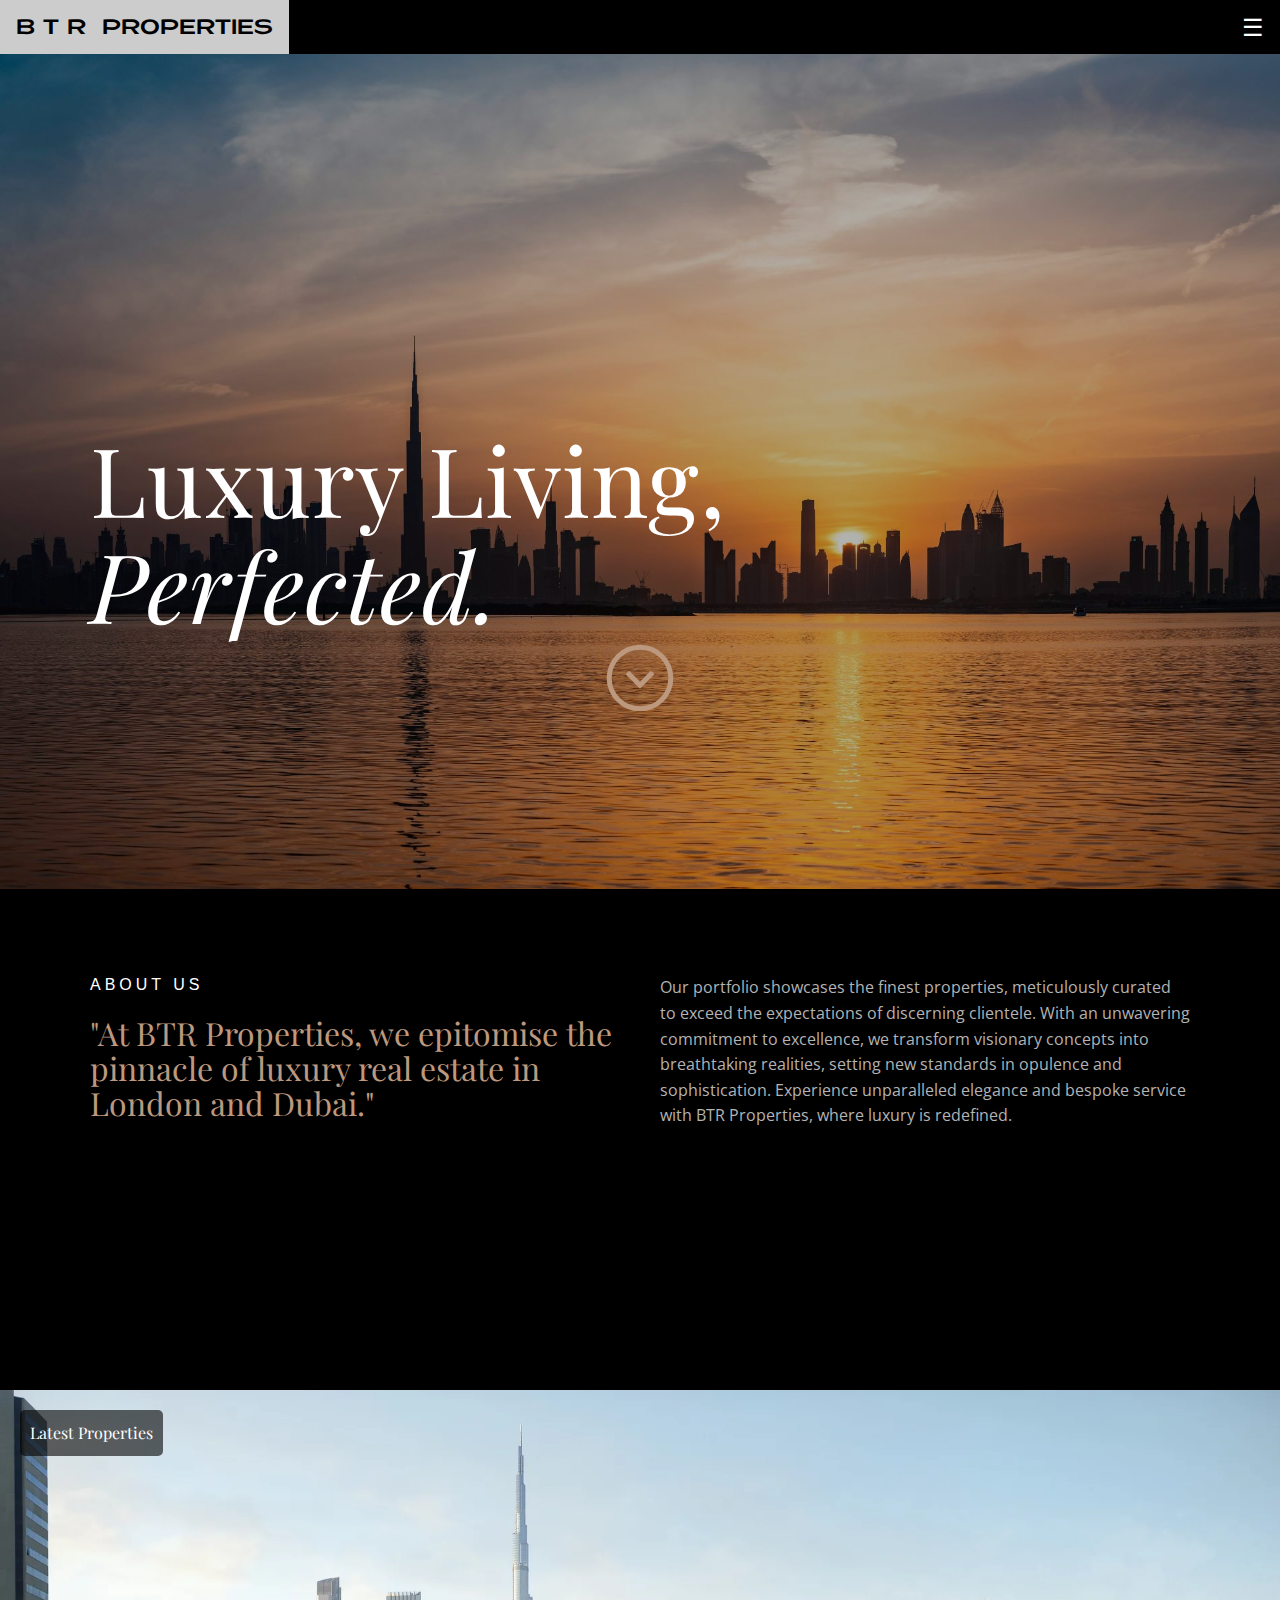
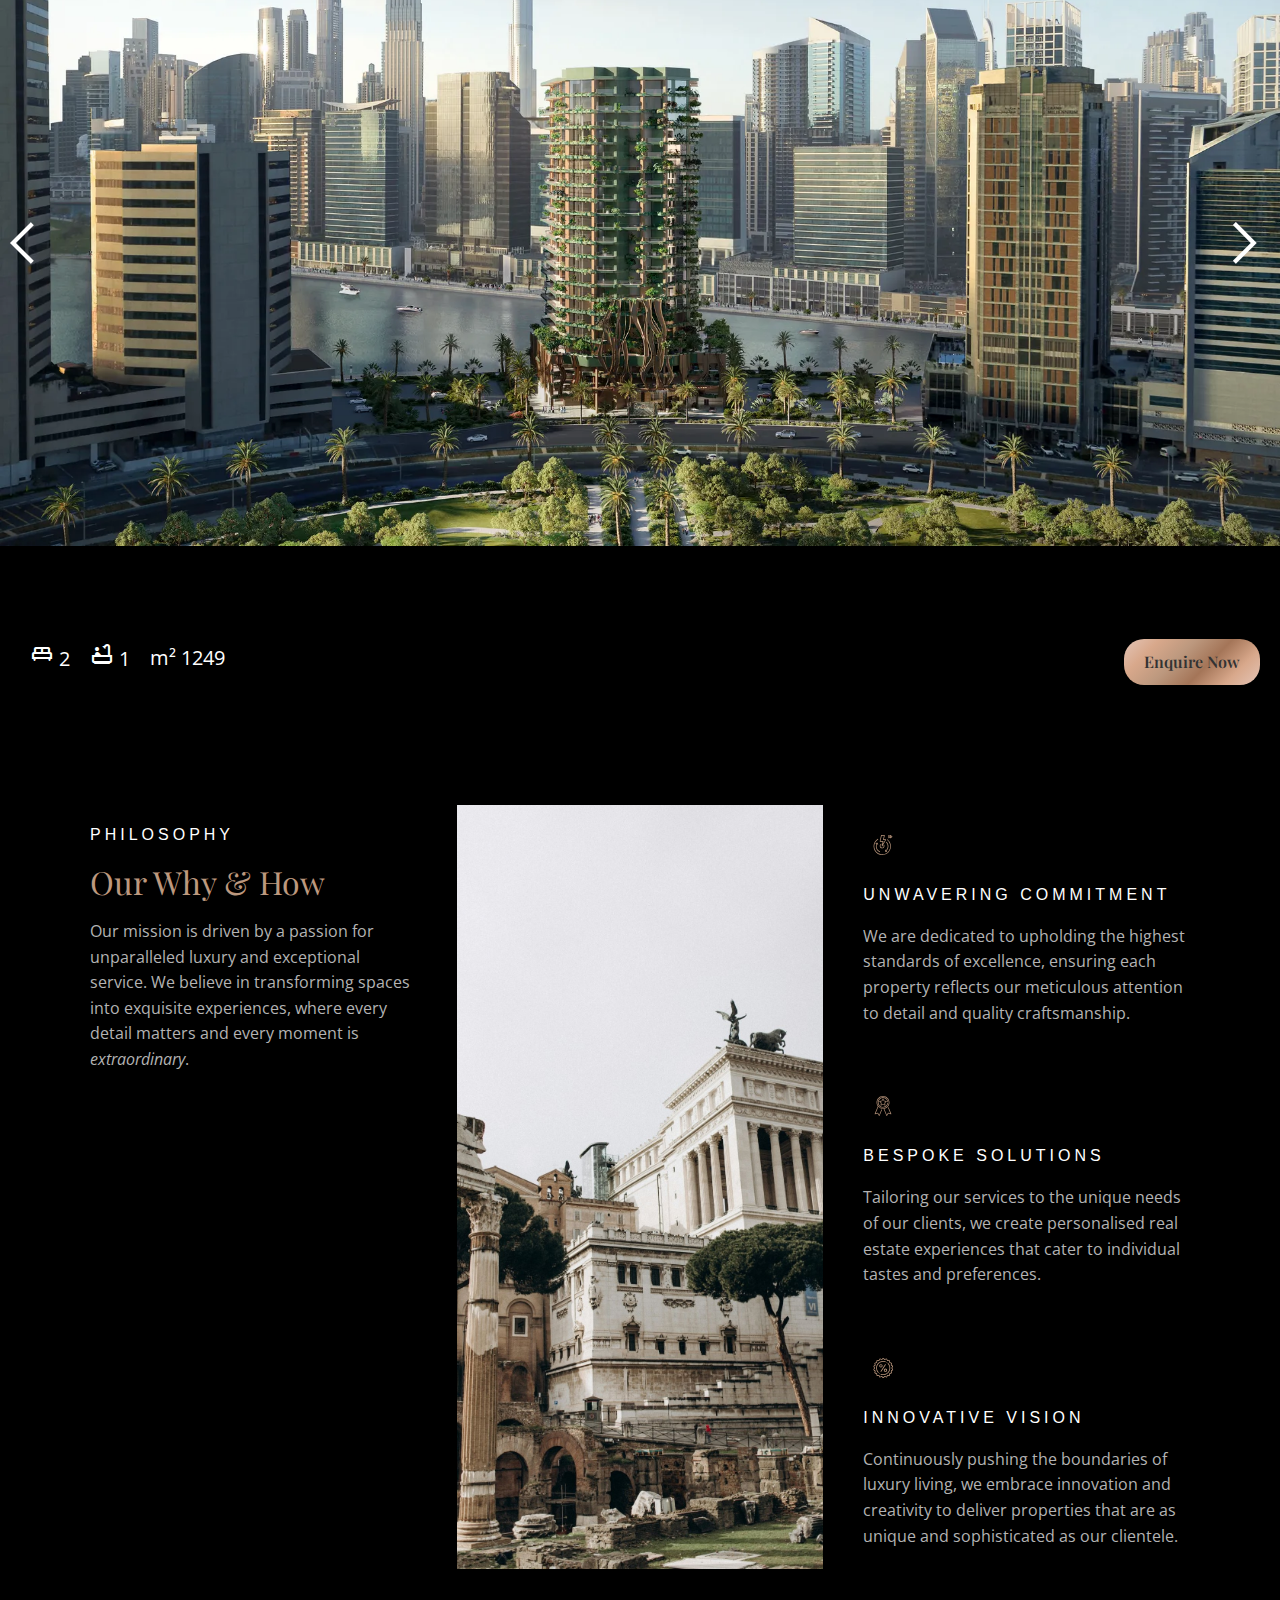
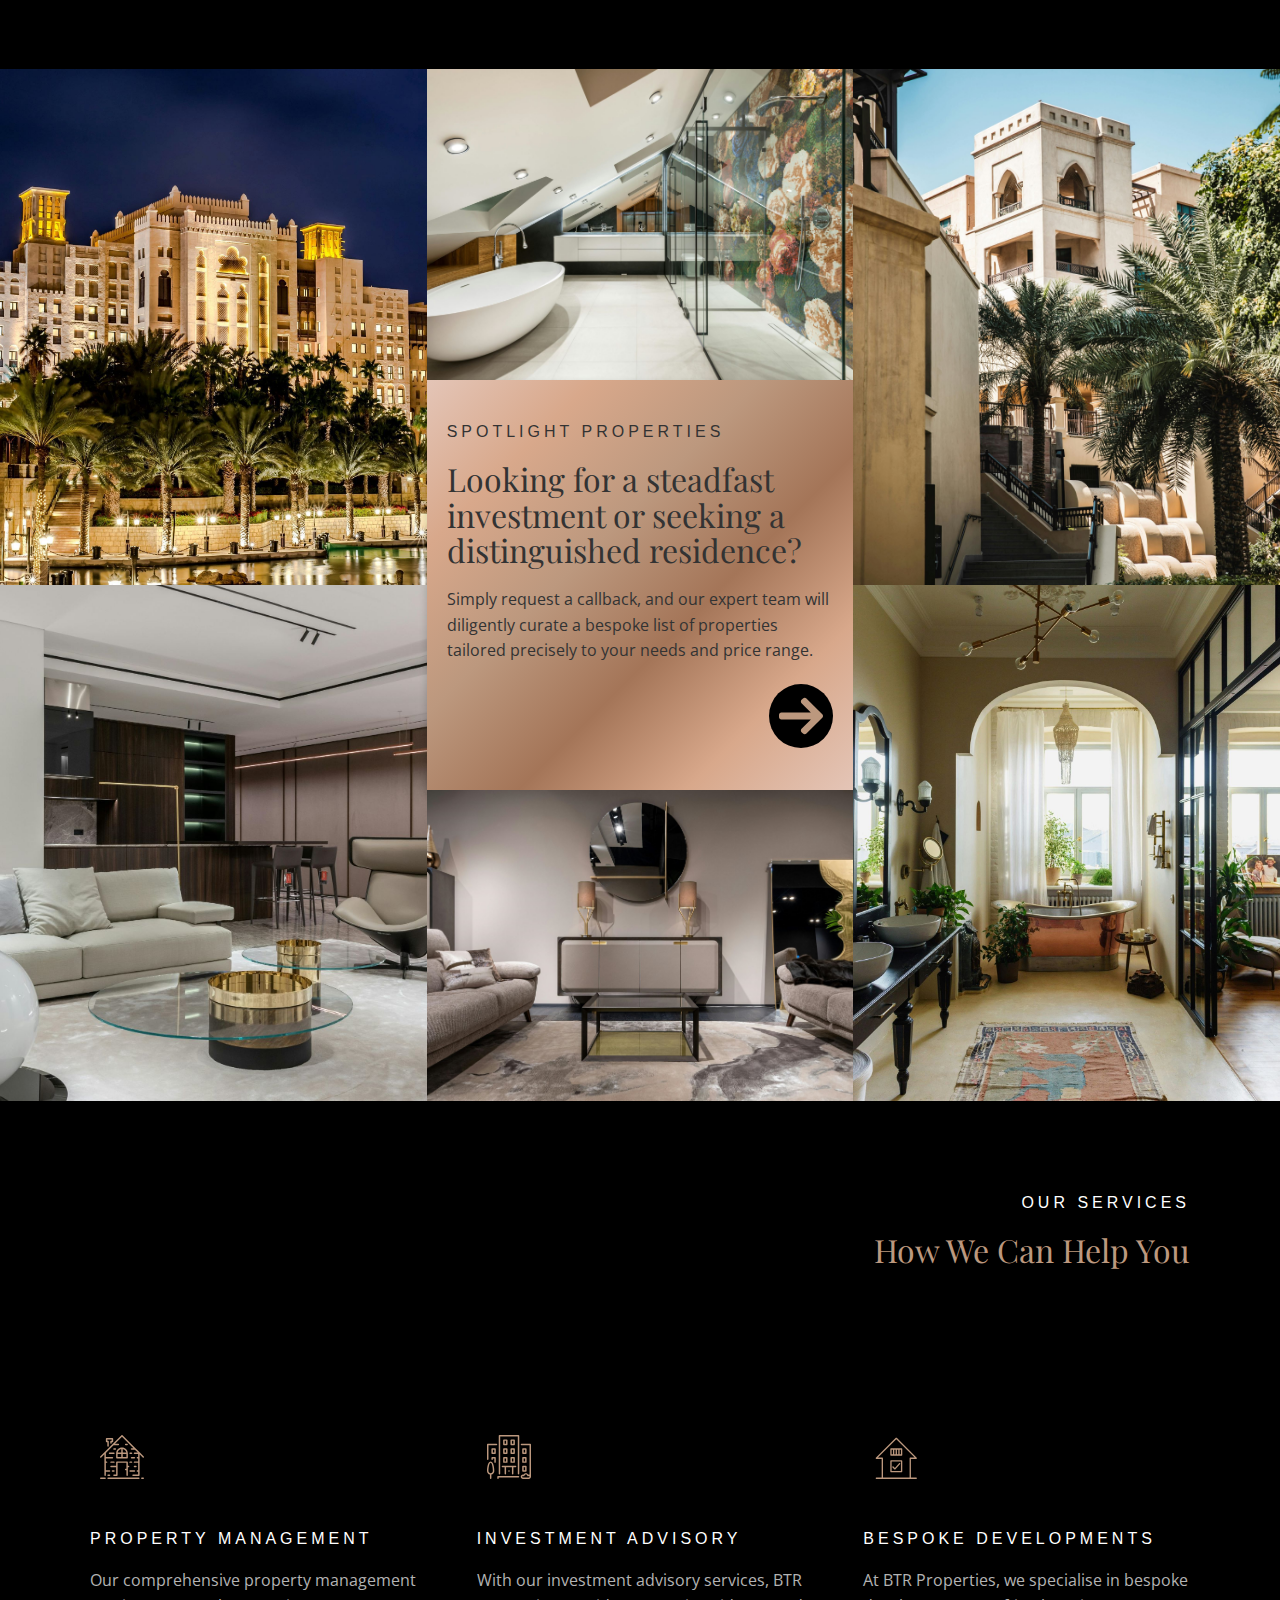
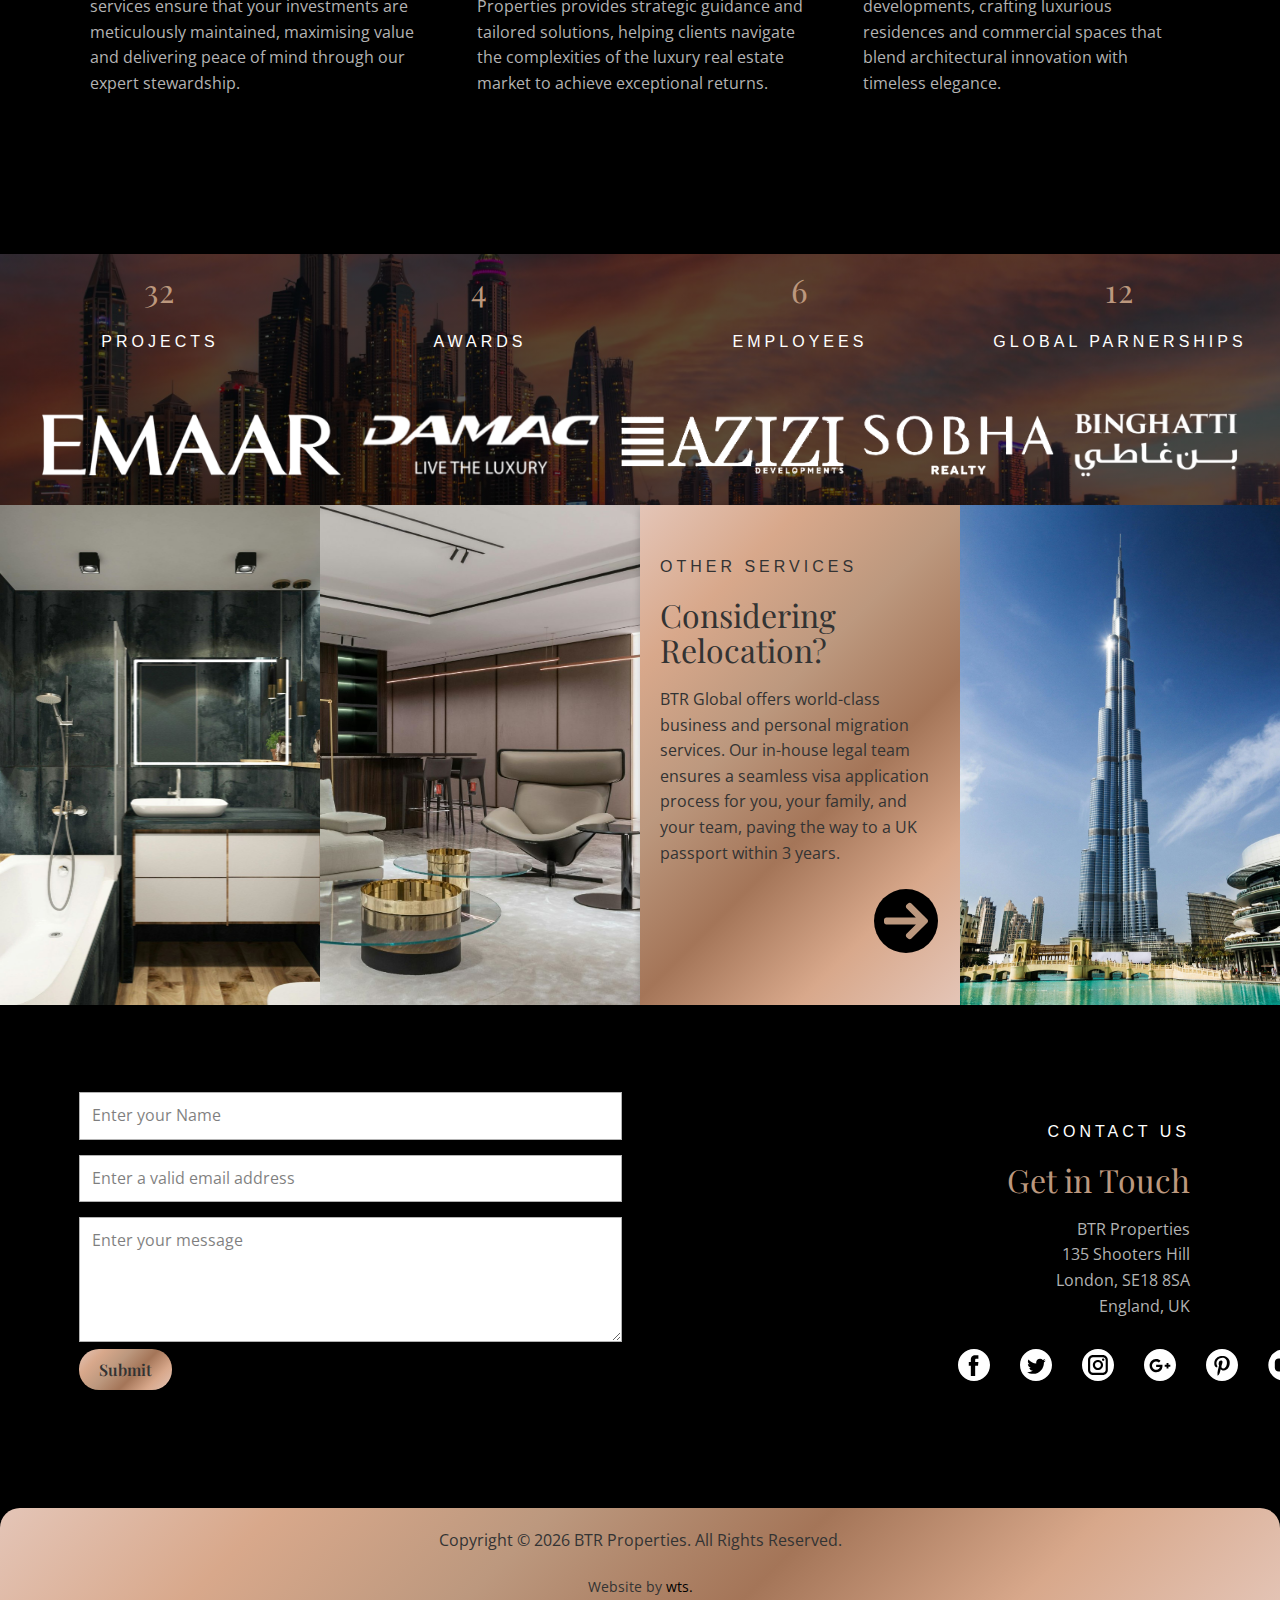
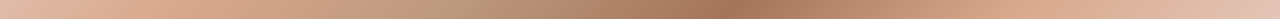
==== commit e32a0363: "update dubai, add contact form" ====
--- a/dubai.html
+++ b/dubai.html
@@ -5,11 +5,11 @@
     <meta charset="utf-8">
     <meta name="keywords" content="BTR Properties, BTR, Real, Estate, BTR Realestate, Broker, Estate Agent, Estate Agents, BTR">
     <meta name="description" content="Official Website of BTR Properties. We're the Home of Dream Homes.">
-    <title>BTR Properties</title>
+    <title>BTR Properties | Dubai</title>
 
     <link rel="stylesheet" href="https://www.w3schools.com/w3css/4/w3.css">
     <link rel="stylesheet" href="css/nicepage.css" media="screen">
-    <link rel="stylesheet" href="css/london.css" media="screen">
+    <link rel="stylesheet" href="css/dubai.css" media="screen">
     <link id="u-theme-google-font" rel="stylesheet" href="https://fonts.googleapis.com/css?family=Roboto:100,100i,300,300i,400,400i,500,500i,700,700i,900,900i|Open+Sans:300,300i,400,400i,500,500i,600,600i,700,700i,800,800i">
     <link id="u-page-google-font" rel="stylesheet" href="https://fonts.googleapis.com/css?family=Playfair+Display:400,400i,500,500i,600,600i,700,700i,800,800i,900,900i">
     
@@ -30,11 +30,11 @@
       <a href="#sec-6d06" class="w3-bar-item w3-button">Philosophy</a>
       <a href="#sec-bdac" class="w3-bar-item w3-button">Spotlight Properties</a>
       <a href="#sec-f9c8" class="w3-bar-item w3-button">Services</a>
-      <a href="#ec-6ea7" class="w3-bar-item w3-button">Contact</a>
+      <a href="#contact" class="w3-bar-item w3-button">Contact</a>
     </div>
     
     <div class="w3-bar w3-black">
-      <a href="#" class="w3-button w3-black w3-xlarge w3-left beryl">B T R &nbsp;Properties</a>
+      <a href="index.html" class="w3-button w3-black w3-xlarge w3-left beryl">B T R &nbsp;Properties</a>
       <button class="w3-button w3-black w3-xlarge w3-right" onclick="openRightMenu()">&#9776;</button>
 
     </div>
@@ -69,9 +69,7 @@
               </div>
               <div class="u-container-style u-layout-cell u-right-cell u-size-30 u-layout-cell-2">
                 <div class="u-container-layout u-container-layout-2">
-                  <p class="u-text u-text-grey-30 u-text-4">Our portfolio showcases the finest properties, meticulously curated to exceed the expectations of discerning clientele. With an unwavering commitment to excellence, we transform visionary concepts into breathtaking realities, setting new standards in opulence and sophistication. Experience unparalleled elegance and bespoke service with BTR Properties, where luxury is redefined.</p><span class="u-align-left u-icon u-icon-circle u-palette-1-base u-text-white u-icon-1"><svg class="u-svg-link" preserveAspectRatio="xMidYMin slice" viewBox="0 0 492.004 492.004" style=""><use xlink:href="#svg-fc15"></use></svg><svg class="u-svg-content" viewBox="0 0 492.004 492.004" x="0px" y="0px" id="svg-fc15" style="enable-background:new 0 0 492.004 492.004;"><g><g><path d="M484.14,226.886L306.46,49.202c-5.072-5.072-11.832-7.856-19.04-7.856c-7.216,0-13.972,2.788-19.044,7.856l-16.132,16.136    c-5.068,5.064-7.86,11.828-7.86,19.04c0,7.208,2.792,14.2,7.86,19.264L355.9,207.526H26.58C11.732,207.526,0,219.15,0,234.002    v22.812c0,14.852,11.732,27.648,26.58,27.648h330.496L252.248,388.926c-5.068,5.072-7.86,11.652-7.86,18.864    c0,7.204,2.792,13.88,7.86,18.948l16.132,16.084c5.072,5.072,11.828,7.836,19.044,7.836c7.208,0,13.968-2.8,19.04-7.872    l177.68-177.68c5.084-5.088,7.88-11.88,7.86-19.1C492.02,238.762,489.228,231.966,484.14,226.886z"></path>
-</g>
-</g></svg></span>
+                  <p class="u-text u-text-grey-30 u-text-4">Our portfolio showcases the finest properties, meticulously curated to exceed the expectations of discerning clientele. With an unwavering commitment to excellence, we transform visionary concepts into breathtaking realities, setting new standards in opulence and sophistication. Experience unparalleled elegance and bespoke service with BTR Properties, where luxury is redefined.</p>
                 </div>
               </div>
             </div>
@@ -85,35 +83,145 @@
       <div class="slider">
         <div class="slides">
             <div class="slide">
-                <img src="images/l1.jpg" alt="Property 1">
+                <img src="images/1.webp" alt="Property 1">
                 <div class="status">Latest Properties</div>
                 <div class="specs">
-                  <div class="specs-inner"><span class="material-symbols-outlined">king_bed</span> 4 </div>
-                  <div class="specs-inner"><span class="material-symbols-outlined">bathtub</span> 2 </div>
+                  <div class="specs-inner"><span class="material-symbols-outlined">king_bed</span> 2 </div>
+                  <div class="specs-inner"><span class="material-symbols-outlined">bathtub</span> 1 </div>
                   <div class="specs-inner"><span>m&sup2;</span> 1249 </div>
                 </div>
-                <button class="enquire">Enquire Now</button>
-            </div>
-            <div class="slide">
-                <img src="images/l8.jpg" alt="Property 2">
+                <button onclick="enquire()" class="enquire">Enquire Now</button>
+            </div>
+            <div class="slide">
+                <img src="images/2.webp" alt="Property 2">
                 <div class="status">Latest Properties</div>
                 <div class="specs">
                   <div class="specs-inner"><span class="material-symbols-outlined">king_bed</span> 3 </div>
                   <div class="specs-inner"><span class="material-symbols-outlined">bathtub</span> 3 </div>
                   <div class="specs-inner"><span>m&sup2;</span> 2268 </div>
                 </div>
-                <button class="enquire">Enquire Now</button>
-            </div>
-            <div class="slide">
-              <img src="images/l4.jpg" alt="Property 2">
-              <div class="status">Latest Properties</div>
-              <div class="specs">
-                <div class="specs-inner"><span class="material-symbols-outlined">king_bed</span> 26 </div>
-                <div class="specs-inner"><span class="material-symbols-outlined">bathtub</span> 28 </div>
-                <div class="specs-inner"><span>m&sup2;</span> 12,450 </div>
-              </div>
-              <button class="enquire">Enquire Now</button>
-          </div>
+                <button onclick="enquire()" class="enquire">Enquire Now</button>
+            </div>
+            <div class="slide">
+              <img src="images/3.webp" alt="Property 3">
+              <div class="status">Latest Properties</div>
+              <div class="specs">
+                <div class="specs-inner"><span class="material-symbols-outlined">king_bed</span> 6 </div>
+                <div class="specs-inner"><span class="material-symbols-outlined">bathtub</span> 6 </div>
+                <div class="specs-inner"><span>m&sup2;</span> 9,015 </div>
+              </div>
+              <button onclick="enquire()" class="enquire">Enquire Now</button>
+            </div>
+            <div class="slide">
+              <img src="images/4.webp" alt="Property 4">
+              <div class="status">Latest Properties</div>
+              <div class="specs">
+                <div class="specs-inner"><span class="material-symbols-outlined">king_bed</span> 4 </div>
+                <div class="specs-inner"><span class="material-symbols-outlined">bathtub</span> 3 </div>
+                <div class="specs-inner"><span>m&sup2;</span> 6,876 </div>
+              </div>
+              <button onclick="enquire()" class="enquire">Enquire Now</button>
+            </div>
+            <div class="slide">
+              <img src="images/5.webp" alt="Property 5">
+              <div class="status">Latest Properties</div>
+              <div class="specs">
+                <div class="specs-inner"><span class="material-symbols-outlined">king_bed</span> 5 </div>
+                <div class="specs-inner"><span class="material-symbols-outlined">bathtub</span> 5 </div>
+                <div class="specs-inner"><span>m&sup2;</span> 7,860 </div>
+              </div>
+              <button onclick="enquire()" class="enquire">Enquire Now</button>
+            </div>
+            <div class="slide">
+              <img src="images/6.webp" alt="Property 6">
+              <div class="status">Latest Properties</div>
+              <div class="specs">
+                <div class="specs-inner"><span class="material-symbols-outlined">king_bed</span> 4 </div>
+                <div class="specs-inner"><span class="material-symbols-outlined">bathtub</span> 4 </div>
+                <div class="specs-inner"><span>m&sup2;</span> 8,420 </div>
+              </div>
+              <button onclick="enquire()" class="enquire">Enquire Now</button>
+            </div>
+            <div class="slide">
+              <img src="images/7.webp" alt="Property 7">
+              <div class="status">Latest Properties</div>
+              <div class="specs">
+                <div class="specs-inner"><span class="material-symbols-outlined">king_bed</span> 3 </div>
+                <div class="specs-inner"><span class="material-symbols-outlined">bathtub</span> 4 </div>
+                <div class="specs-inner"><span>m&sup2;</span> 5,520 </div>
+              </div>
+              <button onclick="enquire()" class="enquire">Enquire Now</button>
+            </div>
+            <div class="slide">
+              <img src="images/8.webp" alt="Property 6">
+              <div class="status">Latest Properties</div>
+              <div class="specs">
+                <div class="specs-inner"><span class="material-symbols-outlined">king_bed</span> 4 </div>
+                <div class="specs-inner"><span class="material-symbols-outlined">bathtub</span> 3 </div>
+                <div class="specs-inner"><span>m&sup2;</span> 4,470 </div>
+              </div>
+              <button onclick="enquire()" class="enquire">Enquire Now</button>
+            </div>
+            <div class="slide">
+              <img src="images/9.webp" alt="Property 6">
+              <div class="status">Latest Properties</div>
+              <div class="specs">
+                <div class="specs-inner"><span class="material-symbols-outlined">king_bed</span> 2 </div>
+                <div class="specs-inner"><span class="material-symbols-outlined">bathtub</span> 2 </div>
+                <div class="specs-inner"><span>m&sup2;</span> 3,620 </div>
+              </div>
+              <button onclick="enquire()" class="enquire">Enquire Now</button>
+            </div>
+            <div class="slide">
+              <img src="images/10.webp" alt="Property 6">
+              <div class="status">Latest Properties</div>
+              <div class="specs">
+                <div class="specs-inner"><span class="material-symbols-outlined">king_bed</span> 1 </div>
+                <div class="specs-inner"><span class="material-symbols-outlined">bathtub</span> 1 </div>
+                <div class="specs-inner"><span>m&sup2;</span> 1,227 </div>
+              </div>
+              <button onclick="enquire()" class="enquire">Enquire Now</button>
+            </div>
+            <div class="slide">
+              <img src="images/11.webp" alt="Property 6">
+              <div class="status">Latest Properties</div>
+              <div class="specs">
+                <div class="specs-inner"><span class="material-symbols-outlined">king_bed</span> 4 </div>
+                <div class="specs-inner"><span class="material-symbols-outlined">bathtub</span> 5 </div>
+                <div class="specs-inner"><span>m&sup2;</span> 5,328 </div>
+              </div>
+              <button onclick="enquire()" class="enquire">Enquire Now</button>
+            </div>
+            <div class="slide">
+              <img src="images/d10.jpg" alt="Property 6">
+              <div class="status">Latest Properties</div>
+              <div class="specs">
+                <div class="specs-inner"><span class="material-symbols-outlined">king_bed</span> 2 </div>
+                <div class="specs-inner"><span class="material-symbols-outlined">bathtub</span> 2 </div>
+                <div class="specs-inner"><span>m&sup2;</span> 3,320 </div>
+              </div>
+              <button onclick="enquire()" class="enquire">Enquire Now</button>
+            </div>
+            <div class="slide">
+              <img src="images/d13.jpg" alt="Property 6">
+              <div class="status">Latest Properties</div>
+              <div class="specs">
+                <div class="specs-inner"><span class="material-symbols-outlined">king_bed</span> 4 </div>
+                <div class="specs-inner"><span class="material-symbols-outlined">bathtub</span> 3 </div>
+                <div class="specs-inner"><span>m&sup2;</span> 6,520 </div>
+              </div>
+              <button onclick="enquire()" class="enquire">Enquire Now</button>
+            </div>
+            <div class="slide">
+              <img src="images/d8.jpg" alt="Property 6">
+              <div class="status">Latest Properties</div>
+              <div class="specs">
+                <div class="specs-inner"><span class="material-symbols-outlined">king_bed</span> 4 </div>
+                <div class="specs-inner"><span class="material-symbols-outlined">bathtub</span> 2 </div>
+                <div class="specs-inner"><span>m&sup2;</span> 4,164 </div>
+              </div>
+              <button onclick="enquire()" class="enquire">Enquire Now</button>
+            </div>
         </div>
         <div class="nav">
             <button id="prev"><span class="material-symbols-outlined" style="font-size: 50px;">arrow_back_ios</span></button>
@@ -134,9 +242,22 @@
                     <div class="u-container-layout u-valign-middle-md u-container-layout-1">
                       <h3 class="u-text u-text-1">philosophy<br></h3>
                       <h2 class="u-text u-text-palette-1-base u-text-2">Our Why & How</h2>
-                      <p class="u-text u-text-grey-30 u-text-3">Our mission is driven by a passion for unparalleled luxury and exceptional service. We believe in transforming spaces into exquisite experiences, where every detail matters and every moment is <em>extraordinary</em>.</p><span class="u-align-left u-icon u-icon-circle u-palette-1-base u-text-white u-icon-1"><svg class="u-svg-link" preserveAspectRatio="xMidYMin slice" viewBox="0 0 492.004 492.004" style=""><use xlink:href="#svg-8f68"></use></svg><svg class="u-svg-content" viewBox="0 0 492.004 492.004" x="0px" y="0px" id="svg-8f68" style="enable-background:new 0 0 492.004 492.004;"><g><g><path d="M484.14,226.886L306.46,49.202c-5.072-5.072-11.832-7.856-19.04-7.856c-7.216,0-13.972,2.788-19.044,7.856l-16.132,16.136    c-5.068,5.064-7.86,11.828-7.86,19.04c0,7.208,2.792,14.2,7.86,19.264L355.9,207.526H26.58C11.732,207.526,0,219.15,0,234.002    v22.812c0,14.852,11.732,27.648,26.58,27.648h330.496L252.248,388.926c-5.068,5.072-7.86,11.652-7.86,18.864    c0,7.204,2.792,13.88,7.86,18.948l16.132,16.084c5.072,5.072,11.828,7.836,19.044,7.836c7.208,0,13.968-2.8,19.04-7.872    l177.68-177.68c5.084-5.088,7.88-11.88,7.86-19.1C492.02,238.762,489.228,231.966,484.14,226.886z"></path>
-</g>
-</g></svg></span>
+                      <p class="u-text u-text-grey-30 u-text-3">Our mission is driven by a passion for unparalleled luxury and exceptional service. We believe in transforming spaces into exquisite experiences, where every detail matters and every moment is <em>extraordinary</em>.</p>
+                      <!-- <span class="u-align-left u-icon u-icon-circle u-palette-1-base u-text-white u-icon-1">
+                        <svg class="u-svg-link" preserveAspectRatio="xMidYMin slice" viewBox="0 0 492.004 492.004">
+                          <use xlink:href="#svg-8f68">
+                          </use>
+                        </svg>
+                        <svg class="u-svg-content" viewBox="0 0 492.004 492.004" x="0px" y="0px" id="svg-8f68" style="enable-background:new 0 0 492.004 492.004;">
+                          <g>
+                            <g>
+                              <path d="M484.14,226.886L306.46,49.202c-5.072-5.072-11.832-7.856-19.04-7.856c-7.216,0-13.972,2.788-19.044,7.856l-16.132,16.136    c-5.068,5.064-7.86,11.828-7.86,19.04c0,7.208,2.792,14.2,7.86,19.264L355.9,207.526H26.58C11.732,207.526,0,219.15,0,234.002    v22.812c0,14.852,11.732,27.648,26.58,27.648h330.496L252.248,388.926c-5.068,5.072-7.86,11.652-7.86,18.864    c0,7.204,2.792,13.88,7.86,18.948l16.132,16.084c5.072,5.072,11.828,7.836,19.044,7.836c7.208,0,13.968-2.8,19.04-7.872    l177.68-177.68c5.084-5.088,7.88-11.88,7.86-19.1C492.02,238.762,489.228,231.966,484.14,226.886z">
+
+                              </path>
+                            </g>
+                          </g>
+                        </svg>
+                      </span> -->
                     </div>
                   </div>
                 </div>
@@ -211,16 +332,26 @@
                 <div class="u-container-style u-image u-layout-cell u-size-20 u-image-11">
                   <div class="u-container-layout"></div>
                 </div>
-                <div class="u-container-style u-layout-cell u-size-20 u-layout-cell-4">
-                  <div class="u-container-layout u-container-layout-3 silver-card">
+                <a href="contact.html" class="u-container-style u-layout-cell u-size-20 u-layout-cell-4">
+                  <div class="u-container-layout u-container-layout-3 gold-card">
                     <h3 class="u-text u-text-1">Spotlight Properties</h3>
                     <h2 class="u-text u-text-2">Looking for a steadfast investment or seeking a distinguished residence? <br></h2>
                     <p>Simply request a callback, and our expert team will diligently curate a bespoke list of properties tailored precisely to your needs and price range.</p>
-                    <span class="u-align-left u-black u-icon u-icon-circle u-text-palette-1-base u-icon-1"><svg class="u-svg-link" preserveAspectRatio="xMidYMin slice" viewBox="0 0 492.004 492.004" style=""><use xlink:href="#svg-acfe"></use></svg><svg class="u-svg-content" viewBox="0 0 492.004 492.004" x="0px" y="0px" id="svg-acfe" style="enable-background:new 0 0 492.004 492.004;"><g><g><path d="M484.14,226.886L306.46,49.202c-5.072-5.072-11.832-7.856-19.04-7.856c-7.216,0-13.972,2.788-19.044,7.856l-16.132,16.136    c-5.068,5.064-7.86,11.828-7.86,19.04c0,7.208,2.792,14.2,7.86,19.264L355.9,207.526H26.58C11.732,207.526,0,219.15,0,234.002    v22.812c0,14.852,11.732,27.648,26.58,27.648h330.496L252.248,388.926c-5.068,5.072-7.86,11.652-7.86,18.864    c0,7.204,2.792,13.88,7.86,18.948l16.132,16.084c5.072,5.072,11.828,7.836,19.044,7.836c7.208,0,13.968-2.8,19.04-7.872    l177.68-177.68c5.084-5.088,7.88-11.88,7.86-19.1C492.02,238.762,489.228,231.966,484.14,226.886z"></path>
-</g>
-</g></svg></span>
-                  </div>
-                </div>
+                    <span class="u-align-left u-black u-icon u-icon-circle u-text-palette-1-base u-icon-1">
+                      <svg class="u-svg-link" preserveAspectRatio="xMidYMin slice" viewBox="0 0 492.004 492.004">
+                        <use xlink:href="#svg-acfe"></use>
+                      </svg>
+                      <svg class="u-svg-content" viewBox="0 0 492.004 492.004" x="0px" y="0px" id="svg-acfe" style="enable-background:new 0 0 492.004 492.004;">
+                        <g>
+                          <g>
+                            <path d="M484.14,226.886L306.46,49.202c-5.072-5.072-11.832-7.856-19.04-7.856c-7.216,0-13.972,2.788-19.044,7.856l-16.132,16.136    c-5.068,5.064-7.86,11.828-7.86,19.04c0,7.208,2.792,14.2,7.86,19.264L355.9,207.526H26.58C11.732,207.526,0,219.15,0,234.002    v22.812c0,14.852,11.732,27.648,26.58,27.648h330.496L252.248,388.926c-5.068,5.072-7.86,11.652-7.86,18.864    c0,7.204,2.792,13.88,7.86,18.948l16.132,16.084c5.072,5.072,11.828,7.836,19.044,7.836c7.208,0,13.968-2.8,19.04-7.872    l177.68-177.68c5.084-5.088,7.88-11.88,7.86-19.1C492.02,238.762,489.228,231.966,484.14,226.886z"></path>
+                          </g>
+                        </g>
+                      </svg>
+                    </span>
+                  </div>
+                </a>
+                
                 <div class="u-container-style u-image u-layout-cell u-size-20 u-image-3">
                   <div class="u-container-layout"></div>
                 </div>
@@ -289,24 +420,24 @@
     <section class="u-clearfix u-image u-shading u-section-6" src="" id="sec-8965">
       <div class="w3-row w3-center w3-padding-16">
         <div class="w3-container w3-quarter">
-          <h1 class="u-text u-text-palette-1-base u-title u-text-1" data-animation-name="counter" data-animation-event="scroll" data-animation-duration="3000">140</h1>
+          <h1 class="u-text u-text-palette-1-base u-title u-text-1" data-animation-name="counter" data-animation-event="scroll" data-animation-duration="3000">32</h1>
           <h3 class="u-text-2">projects</h3>
         </div>
         <div class="w3-container w3-quarter">
-          <h1 class="u-text u-text-palette-1-base u-title u-text-1" data-animation-name="counter" data-animation-event="scroll" data-animation-duration="3000">66</h1>
+          <h1 class="u-text u-text-palette-1-base u-title u-text-1" data-animation-name="counter" data-animation-event="scroll" data-animation-duration="3000">4</h1>
           <h3 class="u-text-4">awards</h3>
         </div>
         <div class="w3-container w3-quarter">
-          <h1 class="u-text u-text-palette-1-base u-title u-text-1" data-animation-name="counter" data-animation-event="scroll" data-animation-duration="3000">43</h1>
+          <h1 class="u-text u-text-palette-1-base u-title u-text-1" data-animation-name="counter" data-animation-event="scroll" data-animation-duration="3000">6</h1>
           <h3 class="u-text-6">employees</h3>
         </div>
         <div class="w3-container w3-quarter">
-          <h1 class="u-text u-text-palette-1-base u-title u-text-1" data-animation-name="counter" data-animation-event="scroll" data-animation-duration="3000">60</h1>
+          <h1 class="u-text u-text-palette-1-base u-title u-text-1" data-animation-name="counter" data-animation-event="scroll" data-animation-duration="3000">12</h1>
           <h3 class="u-text-8">Global Parnerships</h3>
         </div>
       </div>
       <div>
-        <img src="images/brands_london.png" width="100%" height="auto">
+        <img src="images/brands_dubai.png" width="100%" height="auto">
       </div>
 
     </section>
@@ -320,8 +451,8 @@
             <div class="u-container-style u-image u-layout-cell u-size-15 u-size-30-md u-image-2">
               <div class="u-container-layout"></div>
             </div>
-            <div class="u-container-style u-layout-cell u-size-15 u-size-30-md u-layout-cell-3 ">
-              <div class="u-container-layout u-valign-middle u-container-layout-3 silver-card">
+            <a href="contact.html" class="u-container-style u-layout-cell u-size-15 u-size-30-md u-layout-cell-3 ">
+              <div class="u-container-layout u-valign-middle u-container-layout-3 gold-card">
                 <h3 class="u-text u-text-1">Other Services</h3>
                 <h2 class="u-text u-text-2">Considering Relocation?<br>
                 </h2>
@@ -329,7 +460,7 @@
 </g>
 </g></svg></span>
               </div>
-            </div>
+            </a>
             <div class="u-container-style u-image u-layout-cell u-right-cell u-size-15 u-size-30-md u-image-3">
               <div class="u-container-layout"></div>
             </div>
@@ -340,14 +471,14 @@
 
     <!-- contact -->
     <section class="u-black u-clearfix u-section-8" id="sec-6ea7">
-      <div class="u-clearfix u-sheet u-sheet-1">
+      <div class="u-clearfix u-sheet u-sheet-1" id="contact">
         <div class="u-clearfix u-expanded-width u-gutter-20 u-layout-wrap u-layout-wrap-1">
           <div class="u-layout">
             <div class="u-layout-row">
               <div class="u-container-style u-layout-cell u-left-cell u-size-30 u-layout-cell-1">
                 <div class="u-container-layout">
                   <div class="u-form u-form-1">
-                    <form action="https://forms.nicepagesrv.com/v2/form/process" class="u-block-9289-9 u-clearfix u-form-spacing-15 u-form-vertical u-inner-form" source="email"><!-- hidden inputs for siteId and pageId -->
+                    <form action="#" class="u-block-9289-9 u-clearfix u-form-spacing-15 u-form-vertical u-inner-form" source="email"><!-- hidden inputs for siteId and pageId -->
                       <div class="u-form-group u-form-name">
                         <label for="name-bd9d" class="u-form-control-hidden u-label">Name</label>
                         <input type="text" placeholder="Enter your Name" id="name-bd9d" name="name" class="u-input u-input-rectangle" required="">
@@ -361,7 +492,7 @@
                         <textarea placeholder="Enter your message" rows="4" cols="50" id="message-bd9d" name="message" class="u-input u-input-rectangle" required=""></textarea>
                       </div>
                       <div class="u-form-group u-form-submit">
-                        <a href="#" class="u-btn u-btn-submit submit">Submit</a>
+                        <a href="#" class=" submit">Submit</a>
                         <input type="submit" value="submit" class="u-border-grey-30 u-form-control-hidden">
                       </div>
                       <div class="u-form-send-message u-form-send-success"> Thank you! Your message has been sent. </div>
@@ -403,7 +534,7 @@
     
     
     <div class="w3-black">
-      <section class="w3-center u-clearfix silver-footer" >
+      <section class="w3-center u-clearfix gold-footer" >
         <p>Copyright &copy; <script>document.write(new Date().getFullYear())</script> BTR Properties. All Rights Reserved.</p>
         <span style="font-size: 14px;">Website by <a href="https://wtslondon.co.uk" target="_blank" style="color:black">wts.</a></span>
         <p></p>
@@ -436,6 +567,10 @@
       function updateSlidePosition() {
           slides.style.transform = 'translateX(' + (-slideIndex * 100) + '%)';
       }
+
+      function enquire(){
+        window.location.href = "contact.html";
+      }
     </script>
 </body>
 </html>--- a/css/nicepage.css
+++ b/css/nicepage.css
@@ -41974,105 +41974,13 @@
 
 /*begin-variables sitestylecss*/
 
-
-
         .u-body
         {
-        
-        
-        
-        
-        
-        
-        
-        
-        
-        
-        
-        
-        
-        
-        
-        
-        
-        
-        
-        
-        
-        
-        
-        
-        
-        
-        
-        
-        
-        
-        
-        
-        
-        
-        
-        
-        
-        
-        
-        
-        
-        
-        
-        
-        
-        
-        
-        
-        
-        
-        
-        
-        
-        
-        
-        
-        
-        
-        
-        
-        
-        
-        
-        
-        
-        
-        
-        
-        
-        
-        
-        
-        
-        
-        
-        
-        
-        
-        
-        
-        
         --theme-sheet-width-xl: 1140px;
         --theme-sheet-width-lg: 940px;
         --theme-sheet-width-md: 720px;
         --theme-sheet-width-sm: 540px;
         --theme-sheet-width-xs: 340px;
-        
-        
-        
-        
-        
-        
-        
-        
-        
         }
 
         /** common-rules **/
--- a/css/dubai.css
+++ b/css/dubai.css
@@ -0,0 +1,2140 @@
+@font-face {
+  font-family: 'Nesathoberyl-BW9j3';
+  src: url('../fonts/Nesathoberyl-BW9j3.ttf') format('truetype');
+  font-weight: normal;
+  font-style: normal;
+}
+
+.gold-footer {
+  border-top-left-radius: 20px;
+  border-top-right-radius: 20px;
+  background: linear-gradient(135deg, #e4c5b7 0%, #d8a88b 20%, #bc987e 40%, #a47558 60%, #d8a88b 80%, #e4c5b7 100%);
+  box-shadow: 0 4px 8px rgba(0, 0, 0, 0.2);
+  color: #333;
+}
+
+
+.hero-arrow {
+  font-size: 80px!important;
+}
+
+.hero-arrow-container {
+  display: flex;
+  width:100%;
+  align-items: center;
+}
+
+.beryl {
+  font-family: 'Nesathoberyl-BW9j3', sans-serif;
+}
+
+.gold-card {
+  background: linear-gradient(135deg, #e4c5b7 0%, #d8a88b 20%, #bc987e 40%, #a47558 60%, #d8a88b 80%, #e4c5b7 100%);
+  box-shadow: 0 4px 8px rgba(0, 0, 0, 0.2);
+  color: #333;
+}
+
+.gold-card:hover {
+  transform: scale(1.05);
+  box-shadow: 0 8px 16px rgba(0, 0, 0, 0.3);
+  border-radius: 20px;
+  z-index: 5;
+}
+
+
+
+
+.slider {
+  overflow: hidden;
+  position: relative;
+  width: 100%;
+  height:auto;
+  margin: 0;
+  border-radius: 0;
+  background-color: black;
+}
+
+.slides {
+  display: flex;
+  transition: transform 0.5s ease-in-out;
+}
+.slide {
+  min-width: 100%;
+  box-sizing: border-box;
+  position: relative;
+}
+.slide img {
+  width: 100%;
+  margin:0;
+}
+.specs {
+  position: absolute;
+  display:inline-flex;
+  flex-wrap: nowrap;
+  justify-content: space-between;
+  bottom: 20px;
+  left: 20px;
+  border-radius: 5px;
+}
+
+.specs-inner {
+  font-family: 'Open Sans', sans-serif;
+  font-size: 20px;
+  color: #fff;
+  padding: 10px;
+}
+
+.status {
+  position: absolute;
+  top: 20px;
+  left: 20px;
+  background: rgba(0, 0, 0, 0.6);
+  color: #fff;
+  padding: 10px;
+  border-radius: 5px;
+  font-family: 'Playfair Display', serif;
+}
+
+.enquire {
+  position: absolute;
+  bottom: 20px;
+  right: 20px;
+  background: linear-gradient(135deg, #e4c5b7 0%, #d8a88b 20%, #bc987e 40%, #a47558 60%, #d8a88b 80%, #e4c5b7 100%);
+  color: #333;
+  font-family: 'Playfair Display', serif;
+  font-weight: 600;
+  padding: 10px 20px;
+  border: none;
+  border-radius: 20px;
+  cursor: pointer;
+}
+.enquire:hover {
+  transform: scale(1.05);
+  box-shadow: 0 8px 16px rgba(0, 0, 0, 0.3);
+  z-index: 5;
+}
+
+.submit {
+  background: linear-gradient(135deg, #e4c5b7 0%, #d8a88b 20%, #bc987e 40%, #a47558 60%, #d8a88b 80%, #e4c5b7 100%);
+  color: #333;
+  font-family: 'Playfair Display', serif;
+  font-weight: 600;
+  padding: 10px 20px;
+  border: none;
+  border-radius: 20px;
+  cursor: pointer;
+}
+
+.submit:hover {
+  transform: scale(1.05);
+  box-shadow: 0 8px 16px rgba(0, 0, 0, 0.3);
+  z-index: 5;
+  color:black;
+}
+.nav {
+  position: absolute;
+  width: 100%;
+  top: 50%;
+  display: flex;
+  justify-content: space-between;
+  transform: translateY(-50%);
+}
+.nav button {
+  background: rgba(0, 0, 0, 0);
+  color: #fff;
+  border: none;
+  padding: 10px;
+  cursor: pointer;
+}
+.nav button:hover {
+  color:#bc987e;
+}
+
+.u-section-1 {
+  background-image: linear-gradient(0deg, rgba(0,0,0,0.3), rgba(0,0,0,0.3)), url('../images/d2.jpg');
+  background-position: 50% 50%;
+}
+
+.u-text-1, .u-text-2, .u-text-3, .u-text-4, .u-text-5, .u-text-6, .u-text-7, .u-text-8, .u-text-9 {
+  font-size: 1rem;
+  
+}
+
+.u-section-1 .u-sheet-1 {
+  min-height: 834px;
+}
+
+.u-section-1 .u-group-1 {
+  min-height: 482px;
+  height: auto;
+  margin: 325px auto 28px 0;
+}
+
+.u-section-1 .u-container-layout-1 {
+  padding-left: 20px;
+  padding-right: 20px;
+}
+
+.u-section-1 .u-text-1 {
+  font-size: 6rem;
+  letter-spacing: 1px;
+  margin: 47px 0 0;
+}
+
+.u-section-1 .u-icon-1 {
+  height: 64px;
+  width: 64px;
+  background-image: none;
+  margin: 20px 54px 47px auto;
+  padding: 10px;
+}
+
+@media (max-width: 1199px) {
+  .u-section-1 .u-group-1 {
+    margin-right: initial;
+    margin-left: initial;
+    height: auto;
+  }
+
+  .u-section-1 .u-container-layout-1 {
+    padding-left: 16px;
+    padding-right: 16px;
+  }
+
+  .u-section-1 .u-icon-1 {
+    height: 53px;
+    width: 53px;
+    margin-top: 47px;
+    margin-right: 0;
+    margin-bottom: 31px;
+  }
+}
+
+@media (max-width: 991px) {
+  .u-section-1 .u-container-layout-1 {
+    padding-left: 10px;
+    padding-right: 10px;
+  }
+
+  .u-section-1 .u-icon-1 {
+    height: 40px;
+    width: 40px;
+    margin-bottom: 50px;
+  }
+}
+
+@media (max-width: 767px) {
+  .u-section-1 .u-container-layout-1 {
+    padding-left: 5px;
+    padding-right: 5px;
+  }
+
+  .u-section-1 .u-text-1 {
+    font-size: 3.75rem;
+  }
+
+  .u-section-1 .u-icon-1 {
+    height: 38px;
+    width: 38px;
+  }
+}
+
+@media (max-width: 575px) {
+  .u-section-1 .u-sheet-1 {
+    min-height: 675px;
+  }
+
+  .u-section-1 .u-group-1 {
+    min-height: 370px;
+    margin-top: 277px;
+    margin-right: initial;
+    margin-left: initial;
+  }
+
+  .u-section-1 .u-container-layout-1 {
+    padding-left: 6px;
+    padding-right: 6px;
+    padding-top: 30px;
+  }
+
+  .u-section-1 .u-text-1 {
+    margin-top: 0;
+  }
+
+  .u-section-1 .u-icon-1 {
+    height: 64px;
+    width: 64px;
+    margin-top: 90px;
+    margin-right: 10px;
+    margin-bottom: 0;
+  }
+} .u-section-2 {
+  background-image: none;
+}
+
+.u-section-2 .u-sheet-1 {
+  min-height: 500px;
+}
+
+.u-section-2 .u-layout-wrap-1 {
+  margin: 66px auto 66px 0;
+}
+
+.u-section-2 .u-layout-cell-1 {
+  min-height: 369px;
+}
+
+.u-section-2 .u-container-layout-1 {
+  padding-left: 20px;
+}
+
+.u-section-2 .u-text-1 {
+  margin-left: 0;
+  margin-right: 20px;
+  text-transform: uppercase;
+  letter-spacing: 4px;
+  margin-bottom: 0;
+}
+
+.u-section-2 .u-text-2 {
+  font-size: 2rem;
+  margin: 20px 20px 0 0;
+}
+
+.u-section-2 .u-text-3 {
+  margin: 20px 20px 35px 0;
+}
+
+.u-section-2 .u-layout-cell-2 {
+  min-height: 369px;
+}
+
+.u-section-2 .u-container-layout-2 {
+  padding-right: 20px;
+}
+
+.u-section-2 .u-text-4 {
+  margin: 20px 0 0 20px;
+}
+
+.u-section-2 .u-icon-1 {
+  height: 64px;
+  width: 64px;
+  background-image: none;
+  margin: 34px 0 46px auto;
+  padding: 10px;
+}
+
+@media (max-width: 1199px) {
+  .u-section-2 .u-layout-wrap-1 {
+    margin-right: initial;
+    margin-left: initial;
+  }
+
+  .u-section-2 .u-container-layout-1 {
+    padding-left: 16px;
+  }
+
+  .u-section-2 .u-text-1 {
+    margin-right: 16px;
+    position: relative;
+  }
+
+  .u-section-2 .u-text-2 {
+    font-size: 3rem;
+    margin-right: 145px;
+  }
+
+  .u-section-2 .u-text-3 {
+    position: relative;
+    margin-right: 16px;
+  }
+
+  .u-section-2 .u-container-layout-2 {
+    padding-right: 16px;
+  }
+
+  .u-section-2 .u-text-4 {
+    position: relative;
+    margin-left: 16px;
+  }
+
+  .u-section-2 .u-icon-1 {
+    height: 53px;
+    width: 53px;
+  }
+}
+
+@media (max-width: 991px) {
+  .u-section-2 .u-container-layout-1 {
+    padding-left: 10px;
+  }
+
+  .u-section-2 .u-text-1 {
+    margin-right: 10px;
+  }
+
+  .u-section-2 .u-text-2 {
+    margin-right: 92px;
+  }
+
+  .u-section-2 .u-text-3 {
+    margin-right: 10px;
+  }
+
+  .u-section-2 .u-container-layout-2 {
+    padding-right: 10px;
+  }
+
+  .u-section-2 .u-text-4 {
+    margin-left: 10px;
+  }
+
+  .u-section-2 .u-icon-1 {
+    height: 40px;
+    width: 40px;
+  }
+}
+
+@media (max-width: 767px) {
+  .u-section-2 .u-container-layout-1 {
+    padding-left: 5px;
+  }
+
+  .u-section-2 .u-text-1 {
+    margin-right: 5px;
+  }
+
+  .u-section-2 .u-text-2 {
+    margin-right: 43px;
+  }
+
+  .u-section-2 .u-text-3 {
+    margin-right: 5px;
+  }
+
+  .u-section-2 .u-container-layout-2 {
+    padding-right: 5px;
+  }
+
+  .u-section-2 .u-text-4 {
+    margin-left: 5px;
+  }
+
+  .u-section-2 .u-icon-1 {
+    height: 38px;
+    width: 38px;
+  }
+}
+
+@media (max-width: 575px) {
+  .u-section-2 .u-sheet-1 {
+    min-height: auto;
+  }
+
+  .u-section-2 .u-layout-cell-1 {
+    min-height: auto;
+  }
+
+  .u-section-2 .u-container-layout-1 {
+    padding-left: 6px;
+  }
+
+  .u-section-2 .u-text-1 {
+    margin-right: 6px;
+  }
+
+  .u-section-2 .u-text-2 {
+    margin-right: 52px;
+  }
+
+  .u-section-2 .u-text-3 {
+    margin-right: 6px;
+  }
+
+  .u-section-2 .u-layout-cell-2 {
+    min-height: auto;
+  }
+
+  .u-section-2 .u-container-layout-2 {
+    padding-right: 6px;
+  }
+
+  .u-section-2 .u-text-4 {
+    margin-left: 6px;
+  }
+
+  .u-section-2 .u-icon-1 {
+    height: 64px;
+    width: 64px;
+  }
+} .u-section-3 {
+  background-image: none;
+}
+
+.u-section-3 .u-sheet-1 {
+  min-height: 769px;
+}
+
+.u-section-3 .u-layout-wrap-1 {
+  margin: 100px auto 100px 0;
+}
+
+.u-section-3 .u-layout-cell-1 {
+  min-height: 660px;
+}
+
+.u-section-3 .u-container-layout-1 {
+  padding-left: 20px;
+  padding-right: 20px;
+}
+
+.u-section-3 .u-text-1 {
+  text-transform: uppercase;
+  letter-spacing: 4px;
+  margin: 20px 0 0;
+}
+
+.u-section-3 .u-text-2 {
+  font-size: 2rem;
+  margin: 20px 0 0;
+}
+
+.u-section-3 .u-text-3 {
+  margin: 20px 0 0;
+}
+
+.u-section-3 .u-icon-1 {
+  height: 64px;
+  width: 64px;
+  background-image: none;
+  margin: 43px 0 82px auto;
+  padding: 10px;
+}
+
+.u-section-3 .u-image-1 {
+  background-image: url("../images/1.jpg");
+  min-height: 660px;
+  background-position: 50% 50%;
+}
+
+.u-section-3 .u-layout-cell-3 {
+  min-height: 220px;
+}
+
+.u-section-3 .u-container-layout-3 {
+  padding-left: 20px;
+  padding-right: 20px;
+}
+
+.u-section-3 .u-icon-2 {
+  height: 40px;
+  width: 40px;
+  margin: 20px auto 20px 0;
+  padding: 10px;
+}
+
+.u-section-3 .u-text-4 {
+  margin-left: 0;
+  margin-right: 0;
+  text-transform: uppercase;
+  letter-spacing: 4px;
+}
+
+.u-section-3 .u-text-5 {
+  margin-right: 0;
+  margin-left: 0;
+}
+
+.u-section-3 .u-layout-cell-4 {
+  background-image: none;
+  min-height: 220px;
+}
+
+.u-section-3 .u-container-layout-4 {
+  padding-left: 20px;
+  padding-right: 20px;
+}
+
+.u-section-3 .u-icon-3 {
+  height: 40px;
+  width: 40px;
+  margin: 20px auto 20px 0;
+  padding: 10px;
+}
+
+.u-section-3 .u-text-6 {
+  margin-left: 0;
+  margin-right: 0;
+  text-transform: uppercase;
+  letter-spacing: 4px;
+}
+
+.u-section-3 .u-text-7 {
+  margin-right: 0;
+  margin-left: 0;
+}
+
+.u-section-3 .u-layout-cell-5 {
+  background-image: none;
+  min-height: 220px;
+}
+
+.u-section-3 .u-container-layout-5 {
+  padding-left: 20px;
+  padding-right: 20px;
+}
+
+.u-section-3 .u-icon-4 {
+  height: 40px;
+  width: 40px;
+  margin: 20px auto 20px 0;
+  padding: 10px;
+}
+
+.u-section-3 .u-text-8 {
+  margin-left: 0;
+  margin-right: 0;
+  text-transform: uppercase;
+  letter-spacing: 4px;
+}
+
+.u-section-3 .u-text-9 {
+  margin-right: 0;
+  margin-left: 0;
+}
+
+@media (max-width: 1199px) {
+  .u-section-3 .u-layout-wrap-1 {
+    margin-right: initial;
+    margin-left: initial;
+  }
+
+  .u-section-3 .u-container-layout-1 {
+    padding-left: 16px;
+    padding-right: 16px;
+  }
+
+  .u-section-3 .u-text-1 {
+    position: relative;
+  }
+
+  .u-section-3 .u-text-2 {
+    position: relative;
+    font-size: 3rem;
+  }
+
+  .u-section-3 .u-text-3 {
+    position: relative;
+  }
+
+  .u-section-3 .u-icon-1 {
+    height: 53px;
+    width: 53px;
+  }
+
+  .u-section-3 .u-container-layout-3 {
+    padding-left: 16px;
+    padding-right: 16px;
+  }
+
+  .u-section-3 .u-icon-2 {
+    height: 33px;
+    width: 33px;
+  }
+
+  .u-section-3 .u-text-4 {
+    position: relative;
+  }
+
+  .u-section-3 .u-text-5 {
+    position: relative;
+  }
+
+  .u-section-3 .u-container-layout-4 {
+    padding-left: 16px;
+    padding-right: 16px;
+  }
+
+  .u-section-3 .u-icon-3 {
+    height: 33px;
+    width: 33px;
+  }
+
+  .u-section-3 .u-text-6 {
+    position: relative;
+  }
+
+  .u-section-3 .u-text-7 {
+    position: relative;
+  }
+
+  .u-section-3 .u-container-layout-5 {
+    padding-left: 16px;
+    padding-right: 16px;
+  }
+
+  .u-section-3 .u-icon-4 {
+    height: 33px;
+    width: 33px;
+  }
+
+  .u-section-3 .u-text-8 {
+    position: relative;
+  }
+
+  .u-section-3 .u-text-9 {
+    position: relative;
+  }
+}
+
+@media (max-width: 991px) {
+  .u-section-3 .u-sheet-1 {
+    min-height: 1204px;
+  }
+
+  .u-section-3 .u-layout-wrap-1 {
+    margin-top: 20px;
+    margin-bottom: 0;
+    margin-right: initial;
+    margin-left: initial;
+  }
+
+  .u-section-3 .u-layout-cell-1 {
+    min-height: 556px;
+  }
+
+  .u-section-3 .u-container-layout-1 {
+    padding-left: 10px;
+    padding-right: 10px;
+  }
+
+  .u-section-3 .u-text-1 {
+    margin-top: 55px;
+  }
+
+  .u-section-3 .u-icon-1 {
+    height: 40px;
+    width: 40px;
+    margin-bottom: 55px;
+  }
+
+  .u-section-3 .u-image-1 {
+    min-height: 583px;
+  }
+
+  .u-section-3 .u-layout-cell-3 {
+    min-height: 194px;
+  }
+
+  .u-section-3 .u-container-layout-3 {
+    padding-left: 10px;
+    padding-right: 10px;
+  }
+
+  .u-section-3 .u-icon-2 {
+    height: 25px;
+    width: 25px;
+    margin-top: 0;
+  }
+
+  .u-section-3 .u-text-5 {
+    margin-bottom: 0;
+  }
+
+  .u-section-3 .u-layout-cell-4 {
+    min-height: 194px;
+  }
+
+  .u-section-3 .u-container-layout-4 {
+    padding-left: 10px;
+    padding-right: 10px;
+  }
+
+  .u-section-3 .u-icon-3 {
+    height: 25px;
+    width: 25px;
+    margin-top: 0;
+  }
+
+  .u-section-3 .u-text-7 {
+    margin-bottom: 0;
+  }
+
+  .u-section-3 .u-layout-cell-5 {
+    min-height: 194px;
+  }
+
+  .u-section-3 .u-container-layout-5 {
+    padding-left: 10px;
+    padding-right: 10px;
+  }
+
+  .u-section-3 .u-icon-4 {
+    height: 25px;
+    width: 25px;
+    margin-top: 0;
+  }
+
+  .u-section-3 .u-text-9 {
+    margin-bottom: 0;
+  }
+}
+
+@media (max-width: 767px) {
+  .u-section-3 .u-container-layout-1 {
+    padding-left: 5px;
+    padding-right: 5px;
+  }
+
+  .u-section-3 .u-icon-1 {
+    height: 38px;
+    width: 38px;
+  }
+
+  .u-section-3 .u-container-layout-3 {
+    padding-left: 5px;
+    padding-right: 5px;
+  }
+
+  .u-section-3 .u-icon-2 {
+    height: 24px;
+    width: 24px;
+  }
+
+  .u-section-3 .u-container-layout-4 {
+    padding-left: 5px;
+    padding-right: 5px;
+  }
+
+  .u-section-3 .u-icon-3 {
+    height: 24px;
+    width: 24px;
+  }
+
+  .u-section-3 .u-container-layout-5 {
+    padding-left: 5px;
+    padding-right: 5px;
+  }
+
+  .u-section-3 .u-icon-4 {
+    height: 24px;
+    width: 24px;
+  }
+}
+
+@media (max-width: 575px) {
+  .u-section-3 .u-sheet-1 {
+    min-height: auto;
+  }
+
+  .u-section-3 .u-layout-wrap-1 {
+    margin-top: 100px;
+    margin-bottom: 100px;
+    margin-right: initial;
+    margin-left: initial;
+  }
+
+  .u-section-3 .u-layout-cell-1 {
+    min-height: auto;
+  }
+
+  .u-section-3 .u-container-layout-1 {
+    padding-left: 6px;
+    padding-right: 6px;
+  }
+
+  .u-section-3 .u-text-1 {
+    margin-top: 20px;
+  }
+
+  .u-section-3 .u-icon-1 {
+    height: 64px;
+    width: 64px;
+    margin-bottom: 82px;
+  }
+
+  .u-section-3 .u-image-1 {
+    min-height: 660px;
+  }
+
+  .u-section-3 .u-layout-cell-3 {
+    min-height: 182px;
+  }
+
+  .u-section-3 .u-container-layout-3 {
+    padding-left: 6px;
+    padding-right: 6px;
+  }
+
+  .u-section-3 .u-icon-2 {
+    height: 40px;
+    width: 40px;
+    margin-top: 20px;
+  }
+
+  .u-section-3 .u-layout-cell-4 {
+    min-height: 182px;
+  }
+
+  .u-section-3 .u-container-layout-4 {
+    padding-left: 6px;
+    padding-right: 6px;
+  }
+
+  .u-section-3 .u-icon-3 {
+    height: 40px;
+    width: 40px;
+    margin-top: 20px;
+  }
+
+  .u-section-3 .u-layout-cell-5 {
+    min-height: 182px;
+  }
+
+  .u-section-3 .u-container-layout-5 {
+    padding-left: 6px;
+    padding-right: 6px;
+  }
+
+  .u-section-3 .u-icon-4 {
+    height: 40px;
+    width: 40px;
+    margin-top: 20px;
+  }
+} .u-section-4 {
+  min-height: 935px;
+}
+
+.u-section-4 .u-layout-wrap-1 {
+  margin: 0 auto 0 0;
+}
+
+.u-section-4 .u-image-1 {
+  background-image: url("../images/d4.jpg");
+  min-height: 468px;
+  background-position: 50% 50%;
+}
+
+.u-section-4 .u-image-2 {
+  background-image: url("../images/d9.jpg");
+  min-height: 468px;
+  background-position: 50% 50%;
+}
+
+.u-section-4 .u-layout-cell-3 {
+  min-height: 314px;
+  background-image: none;
+}
+
+.u-section-4 .u-container-layout-3 {
+  padding-left: 20px;
+  padding-right: 20px;
+}
+
+.u-section-4 .u-text-1 {
+  text-transform: uppercase;
+  letter-spacing: 4px;
+  margin: 42px 0 0;
+}
+
+.u-section-4 .u-text-2 {
+  font-size: 2rem;
+  margin: 20px 0 0;
+}
+
+.u-section-4 .u-icon-1 {
+  height: 64px;
+  width: 64px;
+  background-image: none;
+  margin: 12px 0 42px auto;
+  padding: 10px;
+}
+
+.u-section-4 .u-layout-cell-4 {
+  min-height: 311px;
+  background-image: none;
+}
+
+.u-section-4 .u-container-layout-4 {
+  padding-left: 20px;
+  padding-right: 20px;
+}
+
+.u-section-4 .u-text-3 {
+  margin: 25px 0;
+}
+
+.u-section-4 .u-image-3 {
+  background-image: url("../images/d15.jpg");
+  min-height: 311px;
+  background-position: 50% 50%;
+}
+
+.u-section-4 .u-image-11 {
+  background-image: url("../images/d8.jpg");
+  min-height: 311px;
+  background-position: 50% 50%;
+}
+
+.u-section-4 .u-image-4 {
+  background-image: url("../images/d6.jpg");
+  min-height: 468px;
+  background-position: 50% 50%;
+}
+
+.u-section-4 .u-image-5 {
+  background-image: url("../images/d5.jpg");
+  min-height: 468px;
+  background-position: 0% 50%;
+}
+
+@media (max-width: 1199px) {
+  .u-section-4 .u-layout-wrap-1 {
+    margin-right: initial;
+    margin-left: initial;
+  }
+
+  .u-section-4 .u-container-layout-3 {
+    padding-left: 16px;
+    padding-right: 16px;
+  }
+
+  .u-section-4 .u-text-1 {
+    position: relative;
+  }
+
+  .u-section-4 .u-text-2 {
+    position: relative;
+    font-size: 3rem;
+  }
+
+  .u-section-4 .u-icon-1 {
+    height: 53px;
+    width: 53px;
+  }
+
+  .u-section-4 .u-container-layout-4 {
+    padding-left: 16px;
+    padding-right: 16px;
+  }
+
+  .u-section-4 .u-text-3 {
+    position: relative;
+  }
+}
+
+@media (max-width: 991px) {
+  .u-section-4 .u-container-layout-3 {
+    padding-left: 10px;
+    padding-right: 10px;
+  }
+
+  .u-section-4 .u-icon-1 {
+    height: 40px;
+    width: 40px;
+  }
+
+  .u-section-4 .u-container-layout-4 {
+    padding-left: 10px;
+    padding-right: 10px;
+  }
+}
+
+@media (max-width: 767px) {
+  .u-section-4 .u-container-layout-3 {
+    padding-left: 5px;
+    padding-right: 5px;
+  }
+
+  .u-section-4 .u-icon-1 {
+    height: 38px;
+    width: 38px;
+  }
+
+  .u-section-4 .u-container-layout-4 {
+    padding-left: 5px;
+    padding-right: 5px;
+  }
+}
+
+@media (max-width: 575px) {
+   .u-section-4 {
+    min-height: auto;
+  }
+
+  .u-section-4 .u-layout-cell-3 {
+    min-height: auto;
+  }
+
+  .u-section-4 .u-container-layout-3 {
+    padding-left: 6px;
+    padding-right: 6px;
+  }
+
+  .u-section-4 .u-icon-1 {
+    height: 64px;
+    width: 64px;
+  }
+
+  .u-section-4 .u-layout-cell-4 {
+    min-height: auto;
+  }
+
+  .u-section-4 .u-container-layout-4 {
+    padding-left: 6px;
+    padding-right: 6px;
+  }
+} .u-section-5 {
+  background-image: none;
+}
+
+.u-section-5 .u-sheet-1 {
+  min-height: 753px;
+}
+
+.u-section-5 .u-group-1 {
+  width: 570px;
+  min-height: 178px;
+  margin: 40px 0 0 auto;
+}
+
+.u-section-5 .u-container-layout-1 {
+  padding-left: 20px;
+  padding-right: 20px;
+}
+
+.u-section-5 .u-text-1 {
+  text-transform: uppercase;
+  letter-spacing: 4px;
+  margin: 20px 0 0;
+}
+
+.u-section-5 .u-text-2 {
+  font-size: 2rem;
+  margin: 20px 0;
+}
+
+.u-section-5 .u-layout-wrap-1 {
+  margin: 40px auto 91px 0;
+}
+
+.u-section-5 .u-layout-cell-1 {
+  min-height: 424px;
+}
+
+.u-section-5 .u-container-layout-2 {
+  padding-left: 20px;
+  padding-right: 20px;
+}
+
+.u-section-5 .u-icon-1 {
+  height: 64px;
+  width: 64px;
+  margin: 40px auto 0 0;
+  padding: 10px;
+}
+
+.u-section-5 .u-text-3 {
+  text-transform: uppercase;
+  letter-spacing: 4px;
+  margin: 40px 0 0;
+}
+
+.u-section-5 .u-text-4 {
+  margin: 20px 0 40px;
+}
+
+.u-section-5 .u-layout-cell-2 {
+  background-image: none;
+  min-height: 424px;
+}
+
+.u-section-5 .u-container-layout-3 {
+  padding-left: 20px;
+  padding-right: 20px;
+}
+
+.u-section-5 .u-icon-2 {
+  height: 64px;
+  width: 64px;
+  margin: 40px auto 0 0;
+  padding: 10px;
+}
+
+.u-section-5 .u-text-5 {
+  text-transform: uppercase;
+  letter-spacing: 4px;
+  margin: 40px 0 0;
+}
+
+.u-section-5 .u-text-6 {
+  margin: 20px 0 40px;
+}
+
+.u-section-5 .u-layout-cell-3 {
+  background-image: none;
+  min-height: 424px;
+}
+
+.u-section-5 .u-container-layout-4 {
+  padding-left: 20px;
+  padding-right: 20px;
+}
+
+.u-section-5 .u-icon-3 {
+  height: 64px;
+  width: 64px;
+  margin: 40px auto 0 0;
+  padding: 10px;
+}
+
+.u-section-5 .u-text-7 {
+  text-transform: uppercase;
+  letter-spacing: 4px;
+  margin: 40px 0 0;
+}
+
+.u-section-5 .u-text-8 {
+  margin: 20px 0 40px;
+}
+
+@media (max-width: 1199px) {
+  .u-section-5 .u-group-1 {
+    width: 470px;
+  }
+
+  .u-section-5 .u-container-layout-1 {
+    padding-left: 16px;
+    padding-right: 16px;
+  }
+
+  .u-section-5 .u-text-1 {
+    position: relative;
+  }
+
+  .u-section-5 .u-text-2 {
+    position: relative;
+    font-size: 3rem;
+  }
+
+  .u-section-5 .u-layout-wrap-1 {
+    margin-right: initial;
+    margin-left: initial;
+  }
+
+  .u-section-5 .u-container-layout-2 {
+    padding-left: 16px;
+    padding-right: 16px;
+  }
+
+  .u-section-5 .u-icon-1 {
+    height: 53px;
+    width: 53px;
+    position: relative;
+  }
+
+  .u-section-5 .u-text-3 {
+    position: relative;
+  }
+
+  .u-section-5 .u-text-4 {
+    position: relative;
+  }
+
+  .u-section-5 .u-container-layout-3 {
+    padding-left: 16px;
+    padding-right: 16px;
+  }
+
+  .u-section-5 .u-icon-2 {
+    height: 53px;
+    width: 53px;
+    position: relative;
+  }
+
+  .u-section-5 .u-text-5 {
+    position: relative;
+  }
+
+  .u-section-5 .u-text-6 {
+    position: relative;
+  }
+
+  .u-section-5 .u-container-layout-4 {
+    padding-left: 16px;
+    padding-right: 16px;
+  }
+
+  .u-section-5 .u-icon-3 {
+    height: 53px;
+    width: 53px;
+    position: relative;
+  }
+
+  .u-section-5 .u-text-7 {
+    position: relative;
+  }
+
+  .u-section-5 .u-text-8 {
+    position: relative;
+  }
+}
+
+@media (max-width: 991px) {
+  .u-section-5 .u-group-1 {
+    width: 360px;
+  }
+
+  .u-section-5 .u-container-layout-1 {
+    padding-left: 10px;
+    padding-right: 10px;
+  }
+
+  .u-section-5 .u-layout-cell-1 {
+    min-height: 434px;
+  }
+
+  .u-section-5 .u-container-layout-2 {
+    padding-left: 10px;
+    padding-right: 10px;
+  }
+
+  .u-section-5 .u-icon-1 {
+    height: 40px;
+    width: 40px;
+  }
+
+  .u-section-5 .u-layout-cell-2 {
+    min-height: 434px;
+  }
+
+  .u-section-5 .u-container-layout-3 {
+    padding-left: 10px;
+    padding-right: 10px;
+  }
+
+  .u-section-5 .u-icon-2 {
+    height: 40px;
+    width: 40px;
+  }
+
+  .u-section-5 .u-layout-cell-3 {
+    min-height: 434px;
+  }
+
+  .u-section-5 .u-container-layout-4 {
+    padding-left: 10px;
+    padding-right: 0;
+  }
+
+  .u-section-5 .u-icon-3 {
+    height: 40px;
+    width: 40px;
+  }
+
+  .u-section-5 .u-text-7 {
+    width: auto;
+    margin-right: -20px;
+  }
+
+  .u-section-5 .u-text-8 {
+    margin-right: 11px;
+  }
+}
+
+@media (max-width: 767px) {
+  .u-section-5 .u-group-1 {
+    width: 338px;
+  }
+
+  .u-section-5 .u-container-layout-1 {
+    padding-left: 5px;
+    padding-right: 5px;
+  }
+
+  .u-section-5 .u-container-layout-2 {
+    padding-left: 5px;
+    padding-right: 5px;
+  }
+
+  .u-section-5 .u-icon-1 {
+    height: 38px;
+    width: 38px;
+  }
+
+  .u-section-5 .u-container-layout-3 {
+    padding-left: 5px;
+    padding-right: 5px;
+  }
+
+  .u-section-5 .u-icon-2 {
+    height: 38px;
+    width: 38px;
+  }
+
+  .u-section-5 .u-container-layout-4 {
+    padding-left: 5px;
+  }
+
+  .u-section-5 .u-icon-3 {
+    height: 38px;
+    width: 38px;
+  }
+
+  .u-section-5 .u-text-7 {
+    margin-right: -10px;
+    width: NaNpx;
+  }
+
+  .u-section-5 .u-text-8 {
+    margin-right: 5px;
+  }
+}
+
+@media (max-width: 575px) {
+  .u-section-5 .u-sheet-1 {
+    min-height: auto;
+  }
+
+  .u-section-5 .u-group-1 {
+    width: 283px;
+  }
+
+  .u-section-5 .u-container-layout-1 {
+    padding-left: 6px;
+    padding-right: 6px;
+  }
+
+  .u-section-5 .u-layout-cell-1 {
+    min-height: auto;
+  }
+
+  .u-section-5 .u-container-layout-2 {
+    padding-left: 6px;
+    padding-right: 6px;
+  }
+
+  .u-section-5 .u-icon-1 {
+    height: 64px;
+    width: 64px;
+  }
+
+  .u-section-5 .u-layout-cell-2 {
+    min-height: auto;
+  }
+
+  .u-section-5 .u-container-layout-3 {
+    padding-left: 6px;
+    padding-right: 6px;
+  }
+
+  .u-section-5 .u-icon-2 {
+    height: 64px;
+    width: 64px;
+  }
+
+  .u-section-5 .u-layout-cell-3 {
+    min-height: auto;
+  }
+
+  .u-section-5 .u-container-layout-4 {
+    padding-left: 6px;
+    padding-right: 6px;
+  }
+
+  .u-section-5 .u-icon-3 {
+    height: 64px;
+    width: 64px;
+  }
+
+  .u-section-5 .u-text-7 {
+    margin-right: 0;
+  }
+
+  .u-section-5 .u-text-8 {
+    margin-right: 0;
+  }
+} .u-section-6 {
+  background-image: linear-gradient(0deg, rgba(0,0,0,0.65), rgba(0,0,0,0.65)), url('../images/dubai.jpg');
+  background-position: 50% 59.12%;
+}
+
+.u-section-6 .u-sheet-1 {
+  min-height: 374px;
+}
+
+.u-section-6 .u-layout-wrap-1 {
+  width: 1068px;
+  margin: 75px 30px 35px auto;
+}
+
+.u-section-6 .u-layout-cell-1 {
+  min-height: 196px;
+}
+
+.u-section-6 .u-container-layout-1 {
+  padding-left: 30px;
+  padding-right: 30px;
+}
+
+.u-section-6 .u-text-1 {
+  font-size: 2rem;
+  margin: 2px 0 0;
+}
+
+.u-section-6 .u-text-2 {
+  text-transform: uppercase;
+  letter-spacing: 4px;
+  margin: 25px 0 0;
+}
+
+.u-section-6 .u-layout-cell-2 {
+  min-height: 196px;
+  background-image: none;
+}
+
+.u-section-6 .u-container-layout-2 {
+  padding-left: 30px;
+  padding-right: 30px;
+}
+
+.u-section-6 .u-text-3 {
+  font-size: 2rem;
+  margin: 19px 0 0;
+}
+
+.u-section-6 .u-text-4 {
+  text-transform: uppercase;
+  letter-spacing: 4px;
+  margin: 25px 0 17px;
+}
+
+.u-section-6 .u-layout-cell-3 {
+  min-height: 196px;
+  background-image: none;
+}
+
+.u-section-6 .u-container-layout-3 {
+  padding-left: 30px;
+  padding-right: 30px;
+}
+
+.u-section-6 .u-text-5 {
+  font-size: 2rem;
+  margin: 2px 0 0;
+}
+
+.u-section-6 .u-text-6 {
+  text-transform: uppercase;
+  letter-spacing: 4px;
+  margin: 25px 0 0;
+}
+
+.u-section-6 .u-layout-cell-4 {
+  min-height: 196px;
+  background-image: none;
+}
+
+.u-section-6 .u-container-layout-4 {
+  padding-left: 30px;
+  padding-right: 30px;
+}
+
+.u-section-6 .u-text-7 {
+  font-size: 2rem;
+  margin: 2px 0 0;
+}
+
+.u-section-6 .u-text-8 {
+  text-transform: uppercase;
+  letter-spacing: 4px;
+  margin: 25px 0 0;
+}
+
+@media (max-width: 1199px) {
+  .u-section-6 .u-layout-wrap-1 {
+    width: 881px;
+    margin-right: 25px;
+  }
+
+  .u-section-6 .u-container-layout-1 {
+    padding-left: 25px;
+    padding-right: 25px;
+  }
+
+  .u-section-6 .u-text-1 {
+    font-size: 6rem;
+  }
+
+  .u-section-6 .u-text-2 {
+    position: relative;
+    width: 171px;
+  }
+
+  .u-section-6 .u-container-layout-2 {
+    padding-left: 25px;
+    padding-right: 25px;
+  }
+
+  .u-section-6 .u-text-3 {
+    font-size: 6rem;
+  }
+
+  .u-section-6 .u-text-4 {
+    position: relative;
+    width: 171px;
+  }
+
+  .u-section-6 .u-container-layout-3 {
+    padding-left: 0;
+    padding-right: 0;
+  }
+
+  .u-section-6 .u-text-5 {
+    font-size: 6rem;
+    width: 170px;
+    margin-top: 20px;
+    margin-left: auto;
+    margin-right: auto;
+  }
+
+  .u-section-6 .u-text-6 {
+    margin-left: 12px;
+    margin-right: 12px;
+    margin-bottom: 17px;
+    position: relative;
+    width: 196px;
+  }
+
+  .u-section-6 .u-container-layout-4 {
+    padding-left: 25px;
+    padding-right: 25px;
+  }
+
+  .u-section-6 .u-text-7 {
+    font-size: 6rem;
+  }
+
+  .u-section-6 .u-text-8 {
+    position: relative;
+    width: 171px;
+  }
+}
+
+@media (max-width: 991px) {
+  .u-section-6 .u-sheet-1 {
+    min-height: 531px;
+  }
+
+  .u-section-6 .u-layout-wrap-1 {
+    width: 675px;
+    margin: 55px auto 55px 23px;
+  }
+
+  .u-section-6 .u-container-layout-1 {
+    padding-left: 0;
+    padding-right: 0;
+  }
+
+  .u-section-6 .u-text-1 {
+    margin-top: 15px;
+    margin-left: 16px;
+    margin-right: 16px;
+  }
+
+  .u-section-6 .u-text-2 {
+    width: 178px;
+    margin-left: auto;
+    margin-right: auto;
+    margin-bottom: 15px;
+  }
+
+  .u-section-6 .u-container-layout-2 {
+    padding-left: 0;
+    padding-right: 0;
+  }
+
+  .u-section-6 .u-text-3 {
+    margin-top: 18px;
+    margin-left: 16px;
+    margin-right: 16px;
+  }
+
+  .u-section-6 .u-text-4 {
+    width: 131px;
+    margin-left: auto;
+    margin-right: auto;
+    margin-bottom: 18px;
+  }
+
+  .u-section-6 .u-layout-cell-3 {
+    min-height: 225px;
+  }
+
+  .u-section-6 .u-text-5 {
+    width: 131px;
+    margin-top: 25px;
+  }
+
+  .u-section-6 .u-text-6 {
+    width: 194px;
+    margin-bottom: 25px;
+    margin-left: auto;
+    margin-right: auto;
+  }
+
+  .u-section-6 .u-layout-cell-4 {
+    min-height: 225px;
+  }
+
+  .u-section-6 .u-container-layout-4 {
+    padding-left: 0;
+    padding-right: 0;
+  }
+
+  .u-section-6 .u-text-7 {
+    margin-top: 23px;
+    margin-left: 16px;
+    margin-right: 16px;
+  }
+
+  .u-section-6 .u-text-8 {
+    width: 175px;
+    margin-left: auto;
+    margin-right: auto;
+    margin-bottom: 23px;
+  }
+}
+
+@media (max-width: 767px) {
+  .sm-center {
+    text-align: center;
+  }
+
+  .u-section-6 .u-layout-wrap-1 {
+    width: 540px;
+    margin-left: 11px;
+  }
+
+  .u-section-6 .u-text-1 {
+    margin-left: 7px;
+    margin-right: 7px;
+  }
+
+  .u-section-6 .u-text-2 {
+    width: 167px;
+  }
+
+  .u-section-6 .u-text-3 {
+    margin-left: 7px;
+    margin-right: 7px;
+  }
+
+  .u-section-6 .u-text-4 {
+    width: 160px;
+  }
+
+  .u-section-6 .u-layout-cell-3 {
+    min-height: 238px;
+  }
+
+  .u-section-6 .u-text-5 {
+    width: 122px;
+  }
+
+  .u-section-6 .u-text-6 {
+    width: 207px;
+  }
+
+  .u-section-6 .u-text-7 {
+    margin-left: 7px;
+    margin-right: 7px;
+  }
+
+  .u-section-6 .u-text-8 {
+    width: 164px;
+  }
+}
+
+@media (max-width: 575px) {
+  .u-section-6 .u-sheet-1 {
+    min-height: auto;
+  }
+
+  .u-section-6 .u-layout-wrap-1 {
+    width: 331px;
+    margin: 75px 9px 35px auto;
+  }
+
+  .u-section-6 .u-layout-cell-1 {
+    min-height: auto;
+  }
+
+  .u-section-6 .u-container-layout-1 {
+    padding-left: 9px;
+    padding-right: 9px;
+  }
+
+  .u-section-6 .u-text-1 {
+    margin-top: 2px;
+    margin-left: 0;
+    margin-right: 0;
+  }
+
+  .u-section-6 .u-text-2 {
+    width: 103px;
+    margin-left: 0;
+    margin-right: 0;
+    margin-bottom: 0;
+  }
+
+  .u-section-6 .u-layout-cell-2 {
+    min-height: auto;
+  }
+
+  .u-section-6 .u-container-layout-2 {
+    padding-left: 9px;
+    padding-right: 9px;
+  }
+
+  .u-section-6 .u-text-3 {
+    margin-top: 19px;
+    margin-left: 0;
+    margin-right: 0;
+  }
+
+  .u-section-6 .u-text-4 {
+    width: 103px;
+    margin-left: 0;
+    margin-right: 0;
+    margin-bottom: 17px;
+  }
+
+  .u-section-6 .u-layout-cell-3 {
+    min-height: auto;
+  }
+
+  .u-section-6 .u-container-layout-3 {
+    padding-left: 9px;
+    padding-right: 9px;
+  }
+
+  .u-section-6 .u-text-5 {
+    margin-top: 2px;
+    margin-left: 0;
+    margin-right: 0;
+  }
+
+  .u-section-6 .u-text-6 {
+    width: 103px;
+    margin-left: 0;
+    margin-right: 0;
+    margin-bottom: 0;
+  }
+
+  .u-section-6 .u-layout-cell-4 {
+    min-height: auto;
+  }
+
+  .u-section-6 .u-container-layout-4 {
+    padding-left: 9px;
+    padding-right: 9px;
+  }
+
+  .u-section-6 .u-text-7 {
+    margin-top: 2px;
+    margin-left: 0;
+    margin-right: 0;
+  }
+
+  .u-section-6 .u-text-8 {
+    width: 103px;
+    margin-left: 0;
+    margin-right: 0;
+    margin-bottom: 0;
+  }
+} .u-section-7 {
+  min-height: 500px;
+}
+
+.u-section-7 .u-image-1 {
+  background-image: url("../images/d7.jpg");
+  min-height: 500px;
+  background-position: 50% 50%;
+}
+
+.u-section-7 .u-image-2 {
+  background-image: url("../images/d9.jpg");
+  min-height: 500px;
+  background-position: 76.51% 50%;
+}
+
+.u-section-7 .u-layout-cell-3 {
+  min-height: 500px;
+  background-image: none;
+}
+
+.u-section-7 .u-container-layout-3 {
+  padding-left: 20px;
+  padding-right: 20px;
+}
+
+.u-section-7 .u-text-1 {
+  text-transform: uppercase;
+  letter-spacing: 4px;
+  margin: 35px 0 0;
+}
+
+.u-section-7 .u-text-2 {
+  font-size: 2rem;
+  margin: 20px 0 0;
+}
+
+.u-section-7 .u-text-3 {
+  margin: 20px 0 0;
+}
+
+.u-section-7 .u-icon-1 {
+  height: 64px;
+  width: 64px;
+  background-image: none;
+  margin: 23px 2px 35px auto;
+  padding: 10px;
+}
+
+.u-section-7 .u-image-3 {
+  background-image: url("../images/d1.jpg");
+  min-height: 500px;
+  background-position: 50% 50%;
+}
+
+@media (max-width: 1199px) {
+  .u-section-7 .u-container-layout-3 {
+    padding-left: 16px;
+    padding-right: 16px;
+  }
+
+  .u-section-7 .u-text-1 {
+    position: relative;
+  }
+
+  .u-section-7 .u-text-2 {
+    position: relative;
+    font-size: 3rem;
+  }
+
+  .u-section-7 .u-text-3 {
+    position: relative;
+  }
+
+  .u-section-7 .u-icon-1 {
+    height: 53px;
+    width: 53px;
+  }
+}
+
+@media (max-width: 991px) {
+  .u-section-7 .u-container-layout-3 {
+    padding-left: 10px;
+    padding-right: 10px;
+  }
+
+  .u-section-7 .u-icon-1 {
+    height: 40px;
+    width: 40px;
+    margin-right: 1px;
+  }
+}
+
+@media (max-width: 767px) {
+  .u-section-7 .u-container-layout-3 {
+    padding-left: 5px;
+    padding-right: 5px;
+  }
+
+  .u-section-7 .u-icon-1 {
+    height: 38px;
+    width: 38px;
+    margin-right: 0;
+  }
+}
+
+@media (max-width: 575px) {
+   .u-section-7 {
+    min-height: auto;
+  }
+
+  .u-section-7 .u-layout-cell-3 {
+    min-height: auto;
+  }
+
+  .u-section-7 .u-container-layout-3 {
+    padding-left: 6px;
+    padding-right: 6px;
+  }
+
+  .u-section-7 .u-icon-1 {
+    height: 64px;
+    width: 64px;
+    margin-right: 1px;
+  }
+} .u-section-8 {
+  background-image: none;
+}
+
+.u-section-8 .u-sheet-1 {
+  min-height: 502px;
+}
+
+.u-section-8 .u-layout-wrap-1 {
+  margin: 40px auto 40px 0;
+}
+
+.u-section-8 .u-layout-cell-1 {
+  min-height: 443px;
+}
+
+.u-section-8 .u-form-1 {
+  height: 352px;
+  width: 543px;
+  margin: 47px auto;
+}
+
+.u-section-8 .u-layout-cell-2 {
+  min-height: 443px;
+}
+
+.u-section-8 .u-container-layout-2 {
+  padding-left: 20px;
+  padding-right: 20px;
+}
+
+.u-section-8 .u-text-1 {
+  text-transform: uppercase;
+  letter-spacing: 4px;
+  margin: 30px 0 0;
+}
+
+.u-section-8 .u-text-2 {
+  font-size: 2rem;
+  margin: 20px 0 0;
+}
+
+.u-section-8 .u-text-3 {
+  margin: 20px 0 0;
+}
+
+.u-section-8 .u-social-icons-1 {
+  white-space: nowrap;
+  min-height: 16px;
+  width: 242px;
+  min-width: 146px;
+  margin: 20px 0 30px auto;
+}
+
+.u-section-8 .u-icon-1 {
+  height: 100%;
+  padding: 10px;
+}
+
+.u-section-8 .u-icon-2 {
+  height: 100%;
+  padding: 10px;
+}
+
+.u-section-8 .u-icon-3 {
+  height: 100%;
+  padding: 10px;
+}
+
+.u-section-8 .u-icon-4 {
+  height: 100%;
+  padding: 10px;
+}
+
+.u-section-8 .u-icon-5 {
+  height: 100%;
+  padding: 10px;
+}
+
+.u-section-8 .u-icon-6 {
+  height: 100%;
+  padding: 10px;
+}
+
+@media (max-width: 1199px) {
+  .u-section-8 .u-layout-wrap-1 {
+    margin-right: initial;
+    margin-left: initial;
+  }
+
+  .u-section-8 .u-form-1 {
+    width: 448px;
+  }
+
+  .u-section-8 .u-container-layout-2 {
+    padding-left: 16px;
+    padding-right: 16px;
+  }
+
+  .u-section-8 .u-text-1 {
+    position: relative;
+  }
+
+  .u-section-8 .u-text-2 {
+    position: relative;
+    font-size: 3rem;
+  }
+
+  .u-section-8 .u-text-3 {
+    position: relative;
+  }
+}
+
+@media (max-width: 991px) {
+  .u-section-8 .u-form-1 {
+    width: 343px;
+  }
+
+  .u-section-8 .u-container-layout-2 {
+    padding-left: 10px;
+    padding-right: 10px;
+  }
+}
+
+@media (max-width: 767px) {
+  .u-section-8 .u-form-1 {
+    width: 500px;
+    margin-bottom: 24px;
+  }
+
+  .u-section-8 .u-container-layout-2 {
+    padding-left: 5px;
+    padding-right: 5px;
+  }
+}
+
+@media (max-width: 575px) {
+  .u-section-8 .u-sheet-1 {
+    min-height: auto;
+  }
+
+  .u-section-8 .u-layout-cell-1 {
+    min-height: auto;
+  }
+
+  .u-section-8 .u-form-1 {
+    width: 270px;
+    margin-bottom: 47px;
+  }
+
+  .u-section-8 .u-layout-cell-2 {
+    min-height: auto;
+  }
+
+  .u-section-8 .u-container-layout-2 {
+    padding-left: 6px;
+    padding-right: 6px;
+  }
+}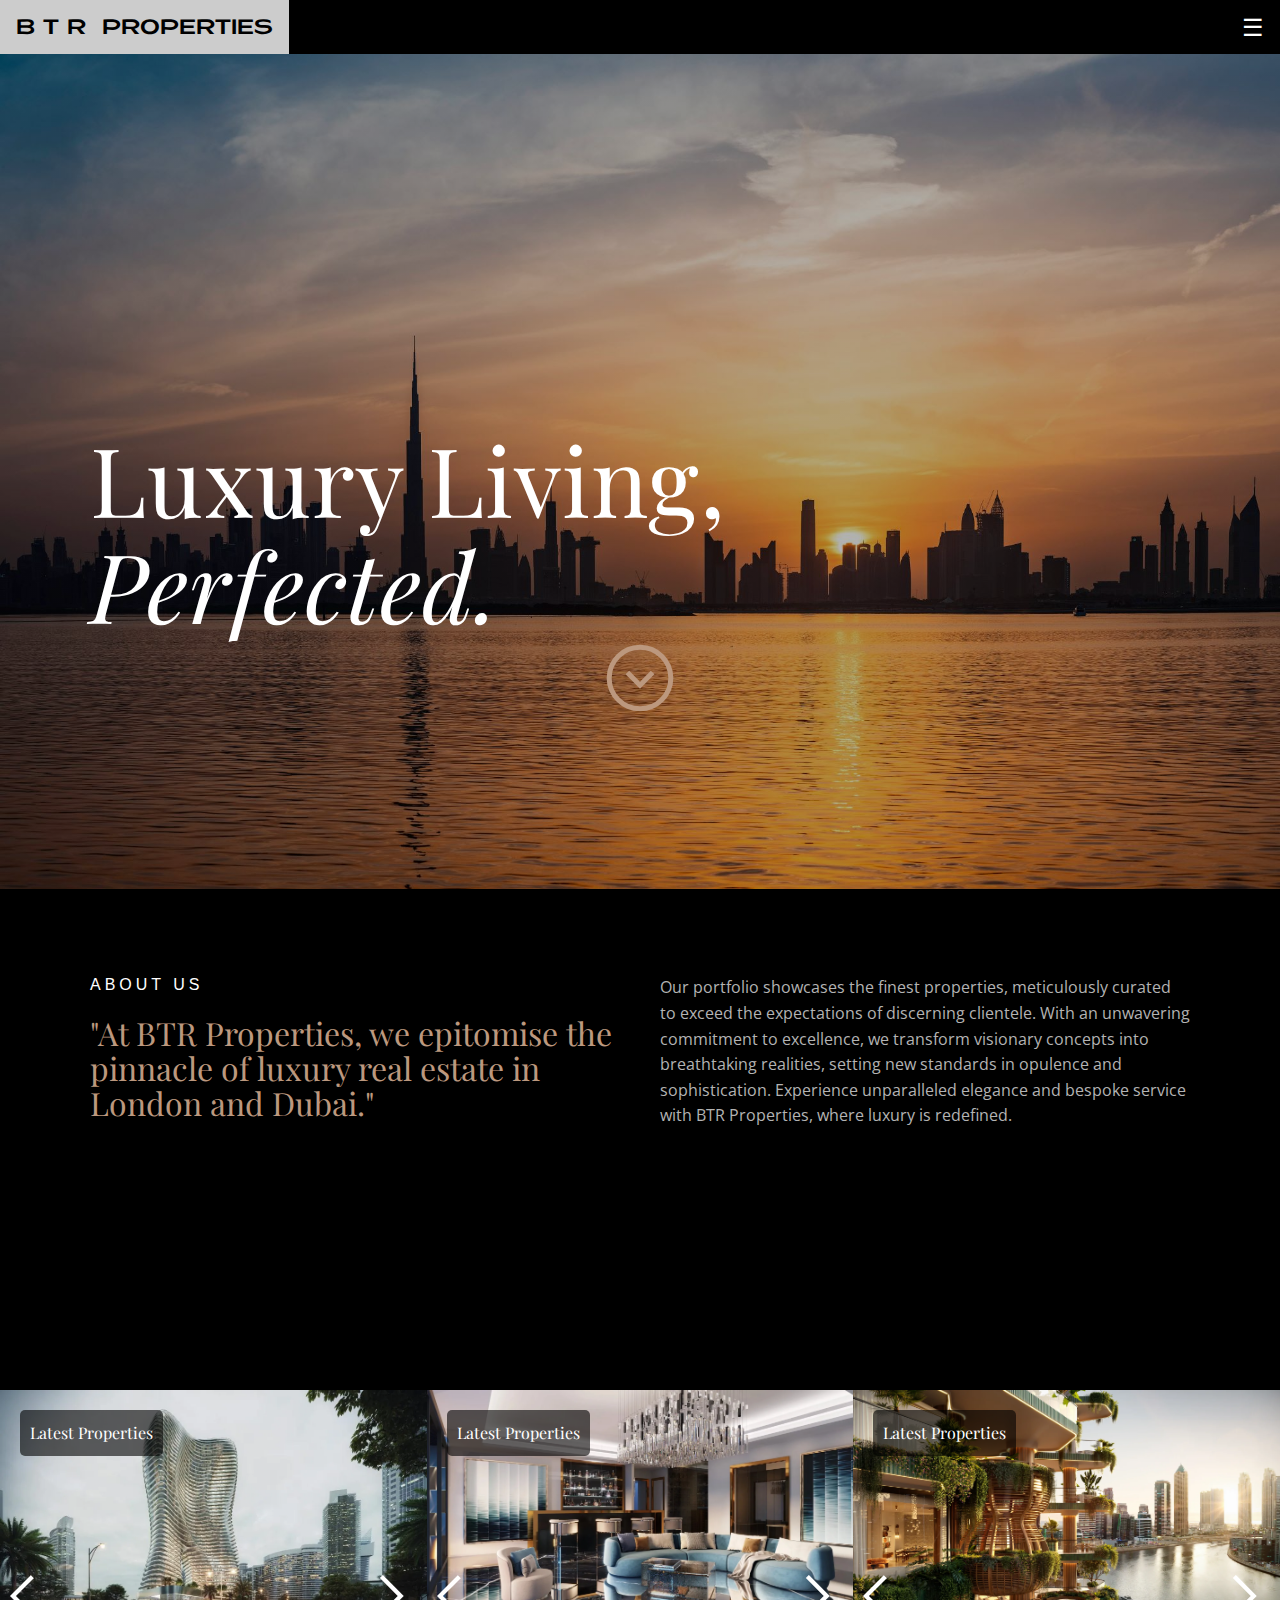
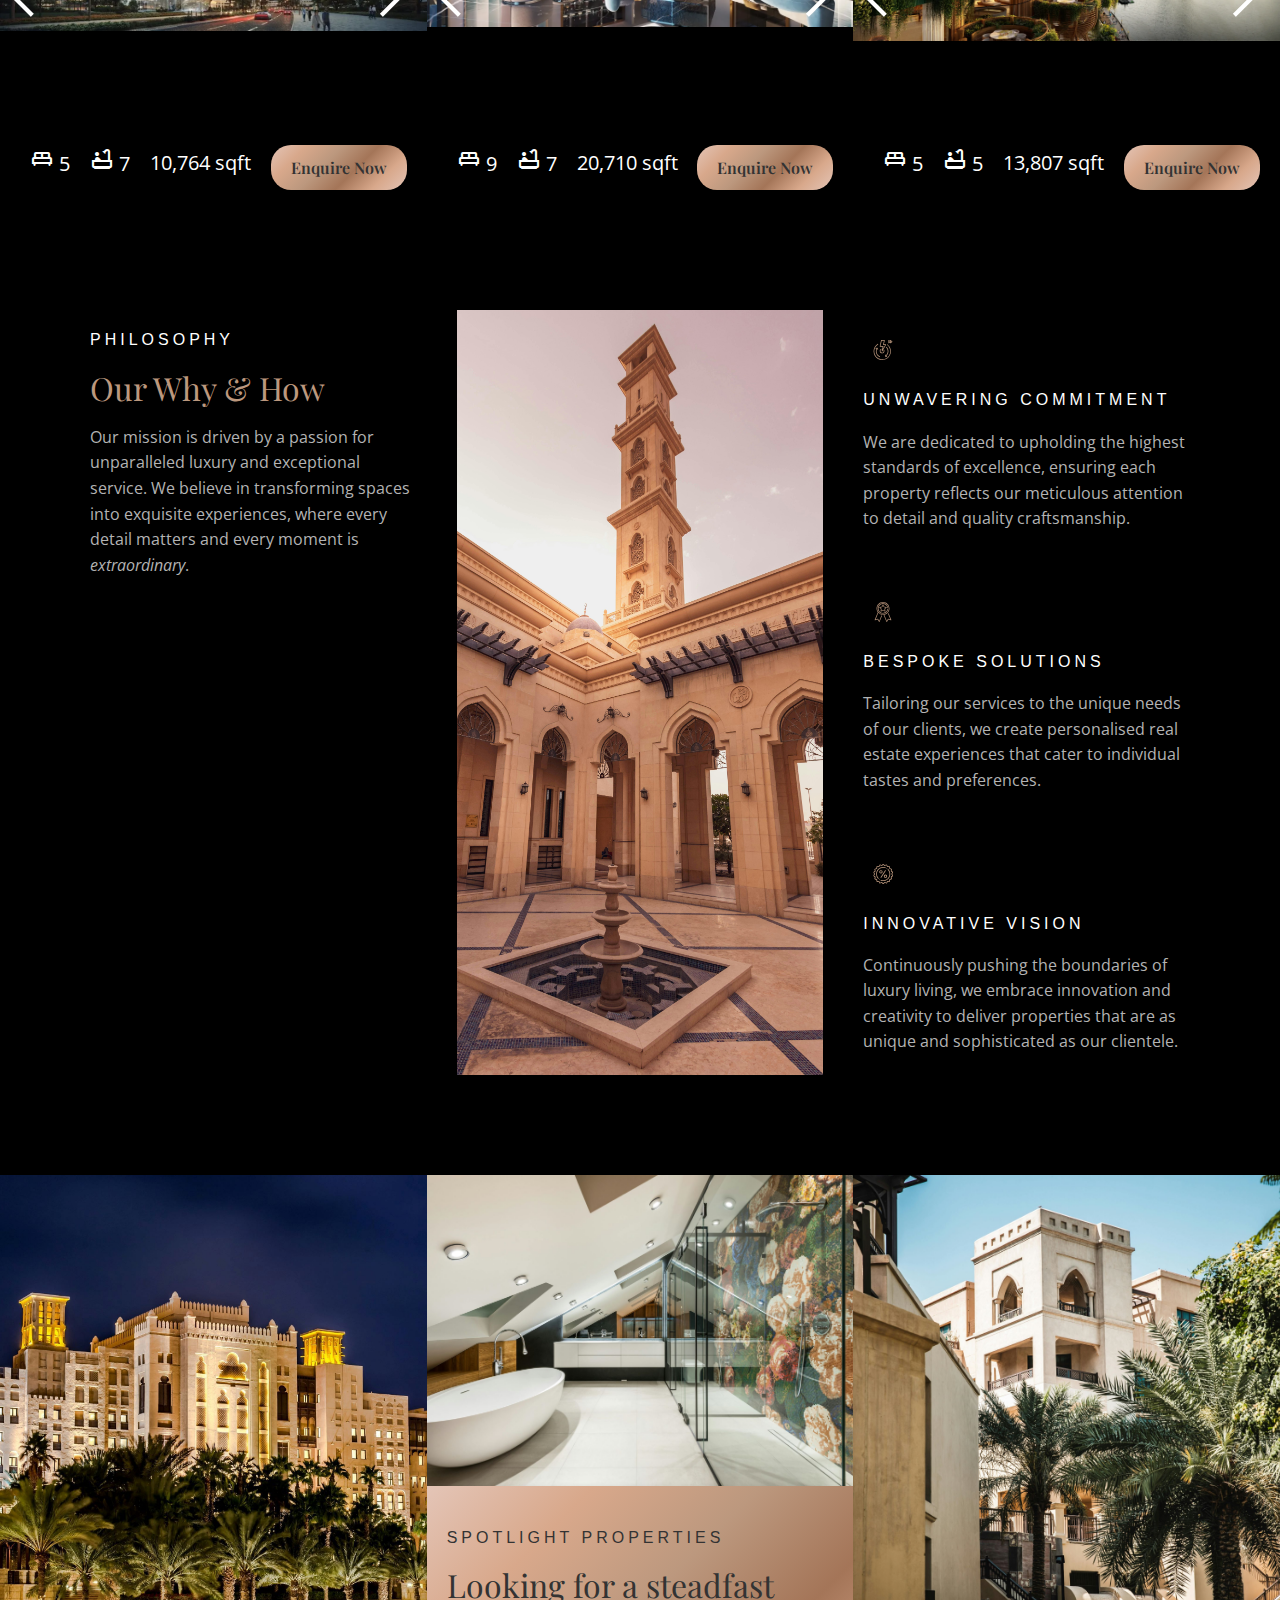
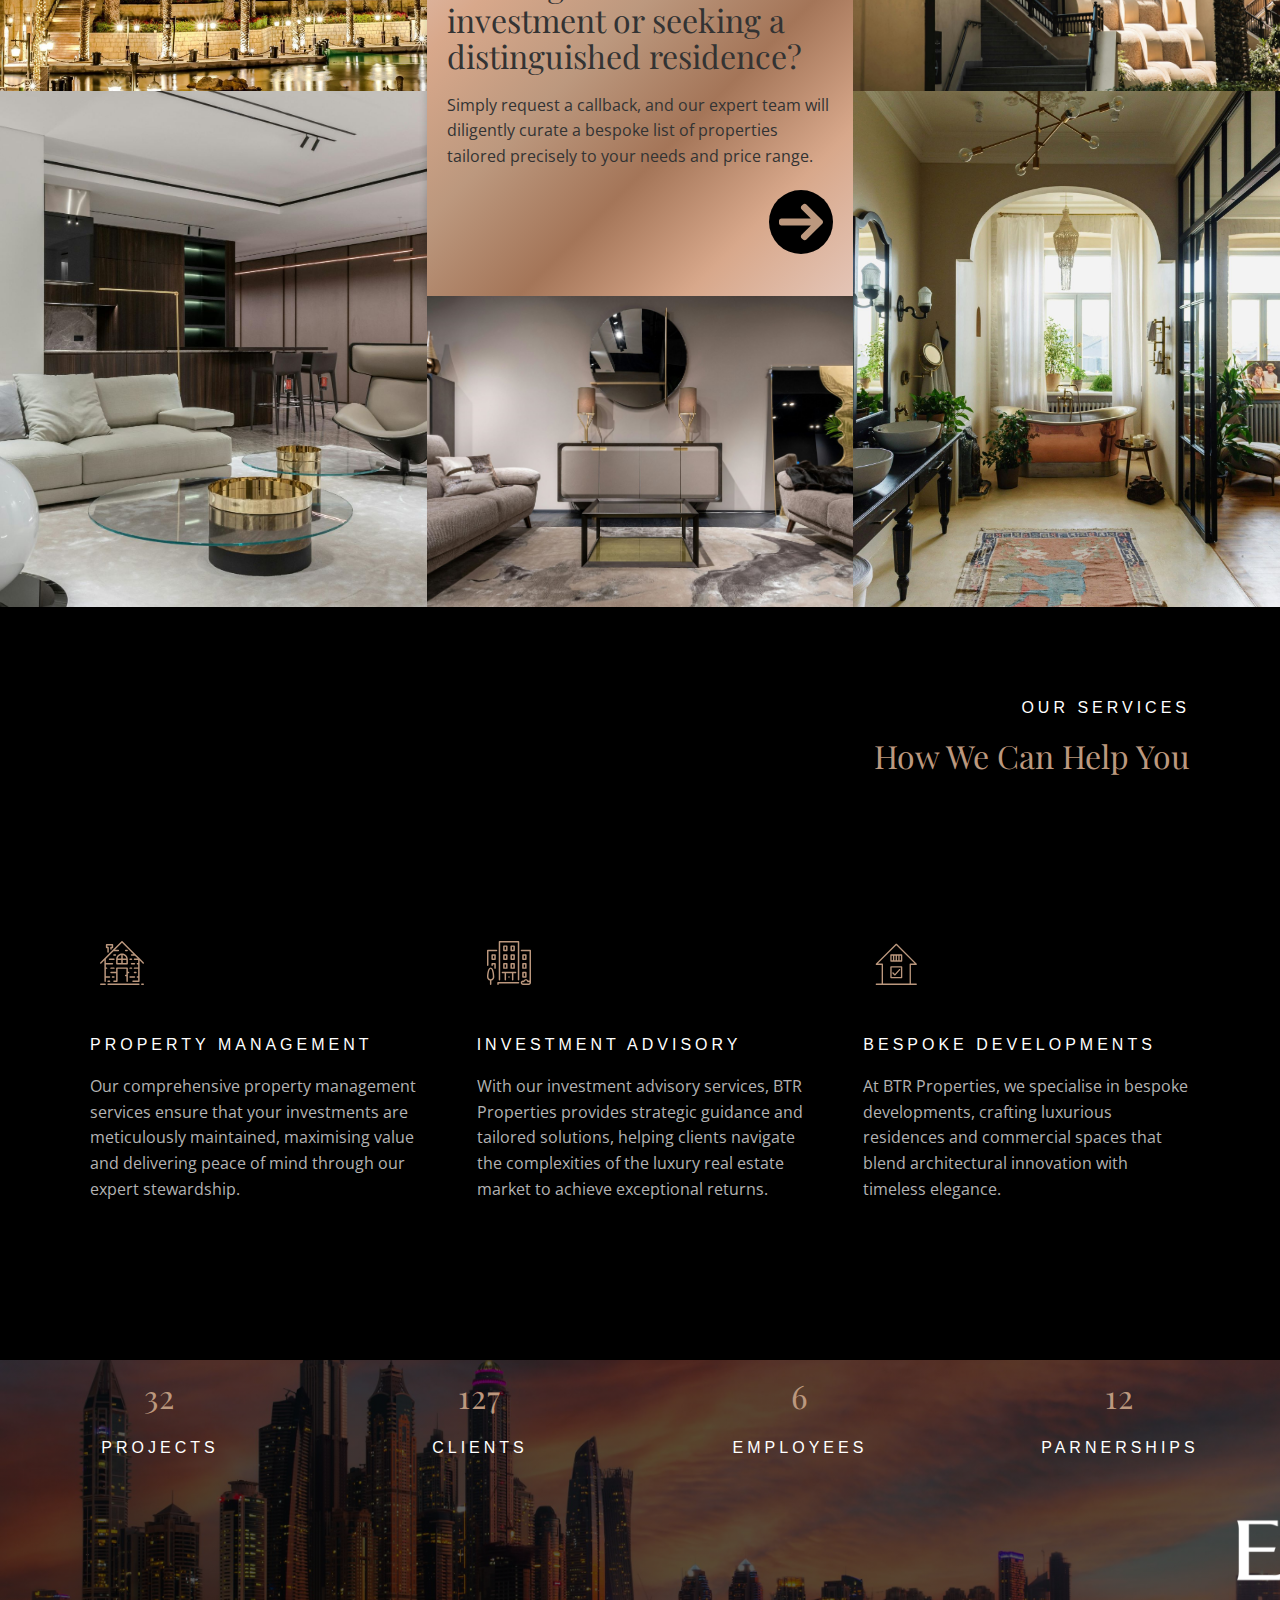
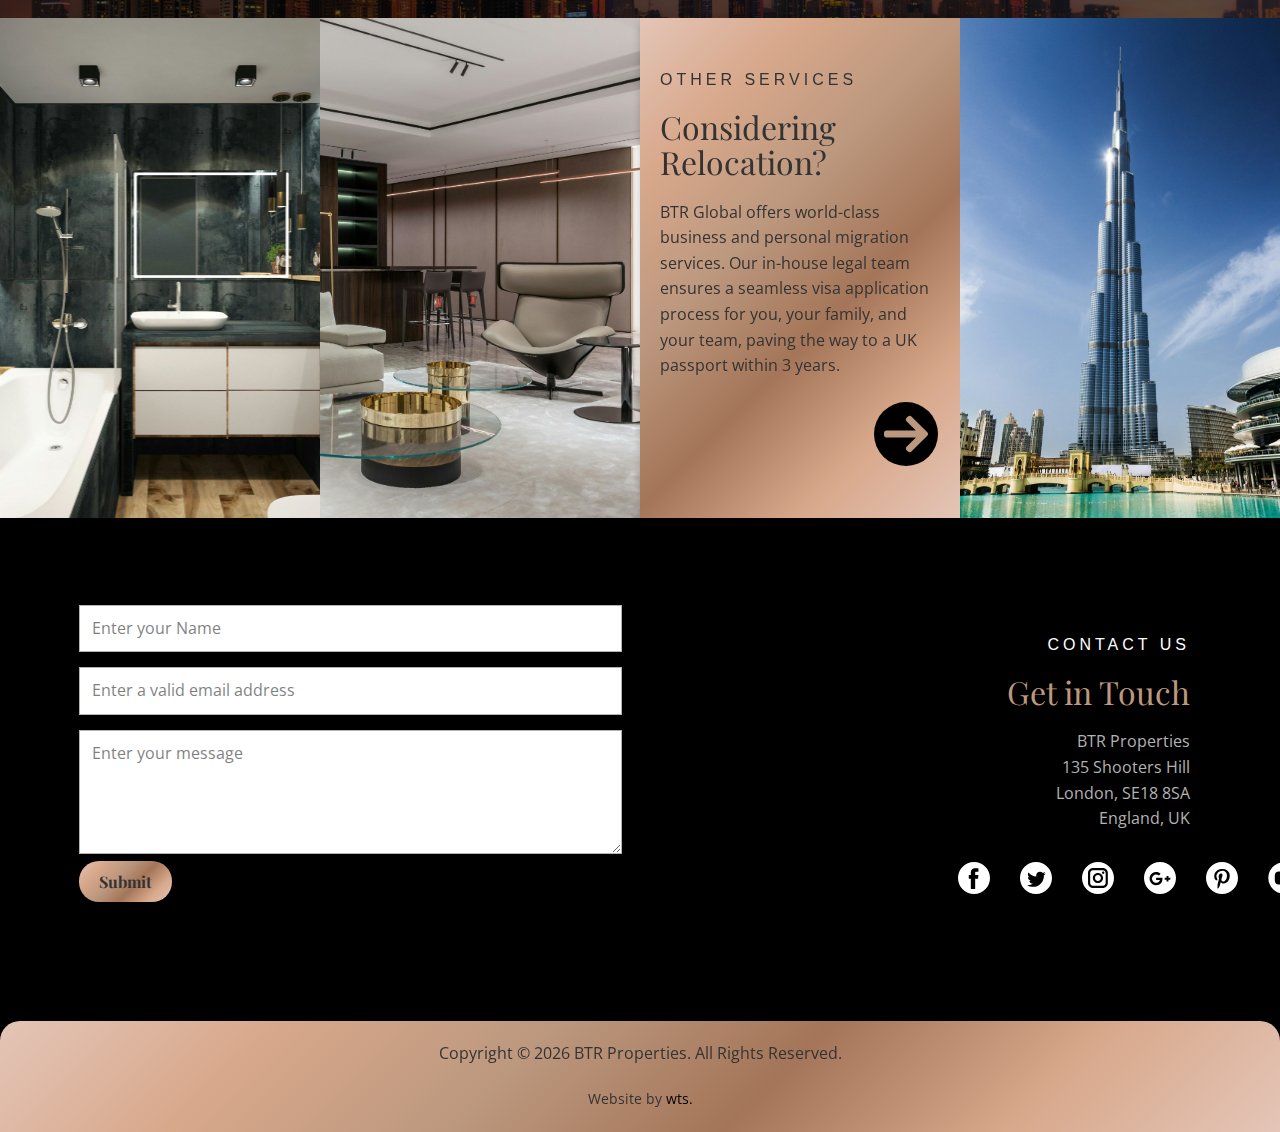
==== commit 99fe6c76: "v3 revisions" ====
--- a/dubai.html
+++ b/dubai.html
@@ -78,157 +78,197 @@
       </div>
     </section>
 
-    <!-- slider section start -->
-    <section id="new-properties">
-      <div class="slider">
-        <div class="slides">
-            <div class="slide">
-                <img src="images/1.webp" alt="Property 1">
-                <div class="status">Latest Properties</div>
-                <div class="specs">
-                  <div class="specs-inner"><span class="material-symbols-outlined">king_bed</span> 2 </div>
-                  <div class="specs-inner"><span class="material-symbols-outlined">bathtub</span> 1 </div>
-                  <div class="specs-inner"><span>m&sup2;</span> 1249 </div>
-                </div>
-                <button onclick="enquire()" class="enquire">Enquire Now</button>
-            </div>
-            <div class="slide">
-                <img src="images/2.webp" alt="Property 2">
-                <div class="status">Latest Properties</div>
-                <div class="specs">
-                  <div class="specs-inner"><span class="material-symbols-outlined">king_bed</span> 3 </div>
-                  <div class="specs-inner"><span class="material-symbols-outlined">bathtub</span> 3 </div>
-                  <div class="specs-inner"><span>m&sup2;</span> 2268 </div>
-                </div>
-                <button onclick="enquire()" class="enquire">Enquire Now</button>
-            </div>
-            <div class="slide">
-              <img src="images/3.webp" alt="Property 3">
-              <div class="status">Latest Properties</div>
-              <div class="specs">
-                <div class="specs-inner"><span class="material-symbols-outlined">king_bed</span> 6 </div>
-                <div class="specs-inner"><span class="material-symbols-outlined">bathtub</span> 6 </div>
-                <div class="specs-inner"><span>m&sup2;</span> 9,015 </div>
-              </div>
-              <button onclick="enquire()" class="enquire">Enquire Now</button>
-            </div>
-            <div class="slide">
-              <img src="images/4.webp" alt="Property 4">
-              <div class="status">Latest Properties</div>
-              <div class="specs">
-                <div class="specs-inner"><span class="material-symbols-outlined">king_bed</span> 4 </div>
-                <div class="specs-inner"><span class="material-symbols-outlined">bathtub</span> 3 </div>
-                <div class="specs-inner"><span>m&sup2;</span> 6,876 </div>
-              </div>
-              <button onclick="enquire()" class="enquire">Enquire Now</button>
-            </div>
-            <div class="slide">
-              <img src="images/5.webp" alt="Property 5">
-              <div class="status">Latest Properties</div>
-              <div class="specs">
-                <div class="specs-inner"><span class="material-symbols-outlined">king_bed</span> 5 </div>
-                <div class="specs-inner"><span class="material-symbols-outlined">bathtub</span> 5 </div>
-                <div class="specs-inner"><span>m&sup2;</span> 7,860 </div>
-              </div>
-              <button onclick="enquire()" class="enquire">Enquire Now</button>
-            </div>
-            <div class="slide">
-              <img src="images/6.webp" alt="Property 6">
-              <div class="status">Latest Properties</div>
-              <div class="specs">
-                <div class="specs-inner"><span class="material-symbols-outlined">king_bed</span> 4 </div>
-                <div class="specs-inner"><span class="material-symbols-outlined">bathtub</span> 4 </div>
-                <div class="specs-inner"><span>m&sup2;</span> 8,420 </div>
-              </div>
-              <button onclick="enquire()" class="enquire">Enquire Now</button>
-            </div>
-            <div class="slide">
-              <img src="images/7.webp" alt="Property 7">
-              <div class="status">Latest Properties</div>
-              <div class="specs">
-                <div class="specs-inner"><span class="material-symbols-outlined">king_bed</span> 3 </div>
-                <div class="specs-inner"><span class="material-symbols-outlined">bathtub</span> 4 </div>
-                <div class="specs-inner"><span>m&sup2;</span> 5,520 </div>
-              </div>
-              <button onclick="enquire()" class="enquire">Enquire Now</button>
-            </div>
-            <div class="slide">
-              <img src="images/8.webp" alt="Property 6">
-              <div class="status">Latest Properties</div>
-              <div class="specs">
-                <div class="specs-inner"><span class="material-symbols-outlined">king_bed</span> 4 </div>
-                <div class="specs-inner"><span class="material-symbols-outlined">bathtub</span> 3 </div>
-                <div class="specs-inner"><span>m&sup2;</span> 4,470 </div>
-              </div>
-              <button onclick="enquire()" class="enquire">Enquire Now</button>
-            </div>
-            <div class="slide">
-              <img src="images/9.webp" alt="Property 6">
-              <div class="status">Latest Properties</div>
-              <div class="specs">
-                <div class="specs-inner"><span class="material-symbols-outlined">king_bed</span> 2 </div>
-                <div class="specs-inner"><span class="material-symbols-outlined">bathtub</span> 2 </div>
-                <div class="specs-inner"><span>m&sup2;</span> 3,620 </div>
-              </div>
-              <button onclick="enquire()" class="enquire">Enquire Now</button>
-            </div>
-            <div class="slide">
-              <img src="images/10.webp" alt="Property 6">
-              <div class="status">Latest Properties</div>
-              <div class="specs">
-                <div class="specs-inner"><span class="material-symbols-outlined">king_bed</span> 1 </div>
-                <div class="specs-inner"><span class="material-symbols-outlined">bathtub</span> 1 </div>
-                <div class="specs-inner"><span>m&sup2;</span> 1,227 </div>
-              </div>
-              <button onclick="enquire()" class="enquire">Enquire Now</button>
-            </div>
-            <div class="slide">
-              <img src="images/11.webp" alt="Property 6">
-              <div class="status">Latest Properties</div>
-              <div class="specs">
-                <div class="specs-inner"><span class="material-symbols-outlined">king_bed</span> 4 </div>
-                <div class="specs-inner"><span class="material-symbols-outlined">bathtub</span> 5 </div>
-                <div class="specs-inner"><span>m&sup2;</span> 5,328 </div>
-              </div>
-              <button onclick="enquire()" class="enquire">Enquire Now</button>
-            </div>
-            <div class="slide">
-              <img src="images/d10.jpg" alt="Property 6">
-              <div class="status">Latest Properties</div>
-              <div class="specs">
-                <div class="specs-inner"><span class="material-symbols-outlined">king_bed</span> 2 </div>
-                <div class="specs-inner"><span class="material-symbols-outlined">bathtub</span> 2 </div>
-                <div class="specs-inner"><span>m&sup2;</span> 3,320 </div>
-              </div>
-              <button onclick="enquire()" class="enquire">Enquire Now</button>
-            </div>
-            <div class="slide">
-              <img src="images/d13.jpg" alt="Property 6">
-              <div class="status">Latest Properties</div>
-              <div class="specs">
-                <div class="specs-inner"><span class="material-symbols-outlined">king_bed</span> 4 </div>
-                <div class="specs-inner"><span class="material-symbols-outlined">bathtub</span> 3 </div>
-                <div class="specs-inner"><span>m&sup2;</span> 6,520 </div>
-              </div>
-              <button onclick="enquire()" class="enquire">Enquire Now</button>
-            </div>
-            <div class="slide">
-              <img src="images/d8.jpg" alt="Property 6">
-              <div class="status">Latest Properties</div>
-              <div class="specs">
-                <div class="specs-inner"><span class="material-symbols-outlined">king_bed</span> 4 </div>
-                <div class="specs-inner"><span class="material-symbols-outlined">bathtub</span> 2 </div>
-                <div class="specs-inner"><span>m&sup2;</span> 4,164 </div>
-              </div>
-              <button onclick="enquire()" class="enquire">Enquire Now</button>
-            </div>
-        </div>
-        <div class="nav">
-            <button id="prev"><span class="material-symbols-outlined" style="font-size: 50px;">arrow_back_ios</span></button>
-            <button id="next"><span class="material-symbols-outlined" style="font-size: 50px;">arrow_forward_ios</span></button>
-        </div>
-      </div>
-    </section>
+        <!-- slider section start -->
+        <section id="new-properties">
+          <div class="w3-row w3-black">
+            <!-- first prop -->
+            <div class="w3-third" >
+              <div class="slider">
+                <div class="slides">
+                    <div class="slide">
+                        <img src="images/dp15.webp" alt="Property 1">
+                        <div class="status">Latest Properties</div>
+                        <div class="specs">
+                          <div class="specs-inner"><span class="material-symbols-outlined">king_bed</span> 5 </div>
+                          <div class="specs-inner"><span class="material-symbols-outlined">bathtub</span> 7 </div>
+                          <div class="specs-inner">10,764 sqft</div>
+                        </div>
+                        <button onclick="enquire_property()" class="enquire">Enquire Now</button>
+                    </div>
+                    <div class="slide">
+                        <img src="images/dp12.webp" alt="Property 1">
+                        <div class="status">Latest Properties</div>
+                        <div class="specs">
+                          <div class="specs-inner"><span class="material-symbols-outlined">king_bed</span> 5 </div>
+                          <div class="specs-inner"><span class="material-symbols-outlined">bathtub</span> 7 </div>
+                          <div class="specs-inner">10,764 sqft</div>
+                        </div>
+                        <button onclick="enquire_property()" class="enquire">Enquire Now</button>
+                    </div>
+                    <div class="slide">
+                      <img src="images/dp13.webp" alt="Property 1">
+                      <div class="status">Latest Properties</div>
+                      <div class="specs">
+                        <div class="specs-inner"><span class="material-symbols-outlined">king_bed</span> 5 </div>
+                        <div class="specs-inner"><span class="material-symbols-outlined">bathtub</span> 7 </div>
+                        <div class="specs-inner">10,764 sqft</div>
+                        </div>
+                        <button onclick="enquire_property()" class="enquire">Enquire Now</button>
+                    </div>
+                    <div class="slide">
+                      <img src="images/dp14.webp" alt="Property 1">
+                      <div class="status">Latest Properties</div>
+                      <div class="specs">
+                        <div class="specs-inner"><span class="material-symbols-outlined">king_bed</span> 5 </div>
+                        <div class="specs-inner"><span class="material-symbols-outlined">bathtub</span> 7 </div>
+                        <div class="specs-inner">10,764 sqft</div>
+                        </div>
+                        <button onclick="enquire_property()" class="enquire">Enquire Now</button>
+                    </div>
+                    <div class="slide">
+                      <img src="images/dp11.webp" alt="Property 1">
+                      <div class="status">Latest Properties</div>
+                      <div class="specs">
+                        <div class="specs-inner"><span class="material-symbols-outlined">king_bed</span> 5 </div>
+                        <div class="specs-inner"><span class="material-symbols-outlined">bathtub</span> 7 </div>
+                        <div class="specs-inner">10,764 sqft</div>
+                        </div>
+                        <button onclick="enquire_property()" class="enquire">Enquire Now</button>
+                    </div>
+                </div>
+                <div class="nav">
+                    <button id="prev"><span class="material-symbols-outlined" style="font-size: 50px;">arrow_back_ios</span></button>
+                    <button id="next"><span class="material-symbols-outlined" style="font-size: 50px;">arrow_forward_ios</span></button>
+                </div>
+              </div>
+            </div>
+              
+            <!-- 2nd prop -->
+            <div class="w3-third">
+              <div class="slider2">
+                <div class="slides2">
+                    <div class="slide2">
+                        <img src="images/dp21.webp" alt="Property 1">
+                        <div class="status">Latest Properties</div>
+                        <div class="specs">
+                          <div class="specs-inner"><span class="material-symbols-outlined">king_bed</span> 9 </div>
+                          <div class="specs-inner"><span class="material-symbols-outlined">bathtub</span> 7 </div>
+                          <div class="specs-inner">20,710 sqft</div>
+                        </div>
+                        <button onclick="enquire_property()" class="enquire">Enquire Now</button>
+                    </div>
+                    <div class="slide2">
+                        <img src="images/dp22.webp" alt="Property 1">
+                        <div class="status">Latest Properties</div>
+                        <div class="specs">
+                          <div class="specs-inner"><span class="material-symbols-outlined">king_bed</span> 9 </div>
+                          <div class="specs-inner"><span class="material-symbols-outlined">bathtub</span> 7 </div>
+                          <div class="specs-inner">20,710 sqft</div>
+                        </div>
+                        <button onclick="enquire_property()" class="enquire">Enquire Now</button>
+                    </div>
+                    <div class="slide2">
+                      <img src="images/dp23.jpg" alt="Property 1">
+                      <div class="status">Latest Properties</div>
+                      <div class="specs">
+                        <div class="specs-inner"><span class="material-symbols-outlined">king_bed</span> 9 </div>
+                        <div class="specs-inner"><span class="material-symbols-outlined">bathtub</span> 7 </div>
+                        <div class="specs-inner">20,710 sqft</div>
+                        </div>
+                        <button onclick="enquire_property()" class="enquire">Enquire Now</button>
+                    </div>
+                    <div class="slide2">
+                      <img src="images/dp24.webp" alt="Property 1">
+                      <div class="status">Latest Properties</div>
+                      <div class="specs">
+                        <div class="specs-inner"><span class="material-symbols-outlined">king_bed</span> 9 </div>
+                        <div class="specs-inner"><span class="material-symbols-outlined">bathtub</span> 7 </div>
+                        <div class="specs-inner">20,710 sqft</div>
+                        </div>
+                        <button onclick="enquire_property()" class="enquire">Enquire Now</button>
+                    </div>
+                    <div class="slide2">
+                      <img src="images/dp25.webp" alt="Property 1">
+                      <div class="status">Latest Properties</div>
+                      <div class="specs">
+                        <div class="specs-inner"><span class="material-symbols-outlined">king_bed</span> 9 </div>
+                        <div class="specs-inner"><span class="material-symbols-outlined">bathtub</span> 7 </div>
+                        <div class="specs-inner">20,710 sqft</div>
+                        </div>
+                        <button onclick="enquire_property()" class="enquire">Enquire Now</button>
+                    </div>
+                </div>
+                <div class="nav">
+                    <button id="prev2"><span class="material-symbols-outlined" style="font-size: 50px;">arrow_back_ios</span></button>
+                    <button id="next2"><span class="material-symbols-outlined" style="font-size: 50px;">arrow_forward_ios</span></button>
+                </div>
+              </div>
+            </div>
+    
+            <!-- 3rd prop -->
+            <div class="w3-third" >
+              <div class="slider3">
+                <div class="slides3">
+                    <div class="slide3">
+                        <img src="images/4.webp" alt="Property 1">
+                        <div class="status">Latest Properties</div>
+                        <div class="specs">
+                          <div class="specs-inner"><span class="material-symbols-outlined">king_bed</span> 5 </div>
+                          <div class="specs-inner"><span class="material-symbols-outlined">bathtub</span> 5 </div>
+                          <div class="specs-inner">13,807 sqft</div>
+                        </div>
+                        <button onclick="enquire_property()" class="enquire">Enquire Now</button>
+                    </div>
+                    <div class="slide3">
+                        <img src="images/3.webp" alt="Property 2">
+                        <div class="status">Latest Properties</div>
+                        <div class="specs">
+                          <div class="specs-inner"><span class="material-symbols-outlined">king_bed</span> 5 </div>
+                          <div class="specs-inner"><span class="material-symbols-outlined">bathtub</span> 5 </div>
+                          <div class="specs-inner">13,807 sqft</div>
+                        </div>
+                        <button onclick="enquire_property()" class="enquire">Enquire Now</button>
+                    </div>
+                    <div class="slide3">
+                      <img src="images/9.webp" alt="Property 2">
+                      <div class="status">Latest Properties</div>
+                      <div class="specs">
+                        <div class="specs-inner"><span class="material-symbols-outlined">king_bed</span> 5 </div>
+                        <div class="specs-inner"><span class="material-symbols-outlined">bathtub</span> 5 </div>
+                        <div class="specs-inner">13,807 sqft</div>
+                        </div>
+                        <button onclick="enquire_property()" class="enquire">Enquire Now</button>
+                    </div>
+                    <div class="slide3">
+                      <img src="images/7.webp" alt="Property 1">
+                      <div class="status">Latest Properties</div>
+                      <div class="specs">
+                        <div class="specs-inner"><span class="material-symbols-outlined">king_bed</span> 5 </div>
+                        <div class="specs-inner"><span class="material-symbols-outlined">bathtub</span> 5 </div>
+                        <div class="specs-inner">13,807 sqft</div>
+                        </div>
+                        <button onclick="enquire_property()" class="enquire">Enquire Now</button>
+                    </div>
+                    <div class="slide3">
+                      <img src="images/6.webp" alt="Property 1">
+                      <div class="status">Latest Properties</div>
+                      <div class="specs">
+                        <div class="specs-inner"><span class="material-symbols-outlined">king_bed</span> 5 </div>
+                        <div class="specs-inner"><span class="material-symbols-outlined">bathtub</span> 5 </div>
+                        <div class="specs-inner">13,807 sqft</div>
+                        </div>
+                        <button onclick="enquire_property()" class="enquire">Enquire Now</button>
+                    </div>
+                </div>
+                <div class="nav">
+                    <button id="prev3"><span class="material-symbols-outlined" style="font-size: 50px;">arrow_back_ios</span></button>
+                    <button id="next3"><span class="material-symbols-outlined" style="font-size: 50px;">arrow_forward_ios</span></button>
+                </div>
+              </div>
+            </div>
+          </div>
+          
+        </section>
 
     <!-- philosophy -->
     <section class="u-black u-clearfix u-section-3" id="sec-6d06">
@@ -424,8 +464,8 @@
           <h3 class="u-text-2">projects</h3>
         </div>
         <div class="w3-container w3-quarter">
-          <h1 class="u-text u-text-palette-1-base u-title u-text-1" data-animation-name="counter" data-animation-event="scroll" data-animation-duration="3000">4</h1>
-          <h3 class="u-text-4">awards</h3>
+          <h1 class="u-text u-text-palette-1-base u-title u-text-1" data-animation-name="counter" data-animation-event="scroll" data-animation-duration="3000">127</h1>
+          <h3 class="u-text-4">clients</h3>
         </div>
         <div class="w3-container w3-quarter">
           <h1 class="u-text u-text-palette-1-base u-title u-text-1" data-animation-name="counter" data-animation-event="scroll" data-animation-duration="3000">6</h1>
@@ -433,11 +473,13 @@
         </div>
         <div class="w3-container w3-quarter">
           <h1 class="u-text u-text-palette-1-base u-title u-text-1" data-animation-name="counter" data-animation-event="scroll" data-animation-duration="3000">12</h1>
-          <h3 class="u-text-8">Global Parnerships</h3>
+          <h3 class="u-text-8">Parnerships</h3>
         </div>
       </div>
       <div>
-        <img src="images/brands_dubai.png" width="100%" height="auto">
+        <marquee behavior="scroll" direction="left">
+          <img src="images/brands_dubai.png" width="auto" height="120" alt="brands dubai" />
+        </marquee>
       </div>
 
     </section>
@@ -550,6 +592,7 @@
         document.getElementById("rightMenu").style.display = "none";
       }
 
+
       let slideIndex = 0;
       const slides = document.querySelector('.slides');
       const totalSlides = document.querySelectorAll('.slide').length;
@@ -568,9 +611,46 @@
           slides.style.transform = 'translateX(' + (-slideIndex * 100) + '%)';
       }
 
-      function enquire(){
-        window.location.href = "contact.html";
+      let slideIndex2 = 0;
+      const slides2 = document.querySelector('.slides2');
+      const totalSlides2 = document.querySelectorAll('.slide2').length;
+
+      document.getElementById('next2').addEventListener('click', () => {
+          slideIndex2 = (slideIndex2 + 1) % totalSlides2;
+          updateSlide2Position();
+      });
+
+      document.getElementById('prev2').addEventListener('click', () => {
+          slideIndex2 = (slideIndex2 - 1 + totalSlides2) % totalSlides2;
+          updateSlide2Position();
+      });
+
+      function updateSlide2Position() {
+          slides2.style.transform = 'translateX(' + (-slideIndex2 * 100) + '%)';
       }
+
+      let slideIndex3 = 0;
+      const slides3 = document.querySelector('.slides3');
+      const totalSlides3 = document.querySelectorAll('.slide3').length;
+
+      document.getElementById('next3').addEventListener('click', () => {
+          slideIndex3 = (slideIndex3 + 1) % totalSlides3;
+          updateSlide3Position();
+      });
+
+      document.getElementById('prev3').addEventListener('click', () => {
+          slideIndex3 = (slideIndex3 - 1 + totalSlides3) % totalSlides3;
+          updateSlide3Position();
+      });
+
+      function updateSlide3Position() {
+          slides3.style.transform = 'translateX(' + (-slideIndex3 * 100) + '%)';
+      }
+
+      function enquire_property() {
+          window.location.href = "#contact";
+      }
+
     </script>
 </body>
 </html>--- a/css/dubai.css
+++ b/css/dubai.css
@@ -42,9 +42,7 @@
 }
 
 
-
-
-.slider {
+.slider, .slider2, .slider3 {
   overflow: hidden;
   position: relative;
   width: 100%;
@@ -54,16 +52,17 @@
   background-color: black;
 }
 
-.slides {
+.slides, .slides2, .slides3  {
   display: flex;
   transition: transform 0.5s ease-in-out;
 }
-.slide {
+.slide, .slide2, .slide3  {
   min-width: 100%;
   box-sizing: border-box;
   position: relative;
-}
-.slide img {
+  min-height: 420px;
+}
+.slide img, .slide2 img, .slide3 img {
   width: 100%;
   margin:0;
 }
@@ -118,7 +117,7 @@
   background: linear-gradient(135deg, #e4c5b7 0%, #d8a88b 20%, #bc987e 40%, #a47558 60%, #d8a88b 80%, #e4c5b7 100%);
   color: #333;
   font-family: 'Playfair Display', serif;
-  font-weight: 600;
+  font-weight: 700;
   padding: 10px 20px;
   border: none;
   border-radius: 20px;
@@ -237,6 +236,10 @@
     height: 38px;
     width: 38px;
   }
+
+  .slide, .slide2, .slide3  {
+    min-height: 300px;
+  }
 }
 
 @media (max-width: 575px) {
@@ -513,7 +516,7 @@
 }
 
 .u-section-3 .u-image-1 {
-  background-image: url("../images/1.jpg");
+  background-image: url("../images/d100.jpg");
   min-height: 660px;
   background-position: 50% 50%;
 }
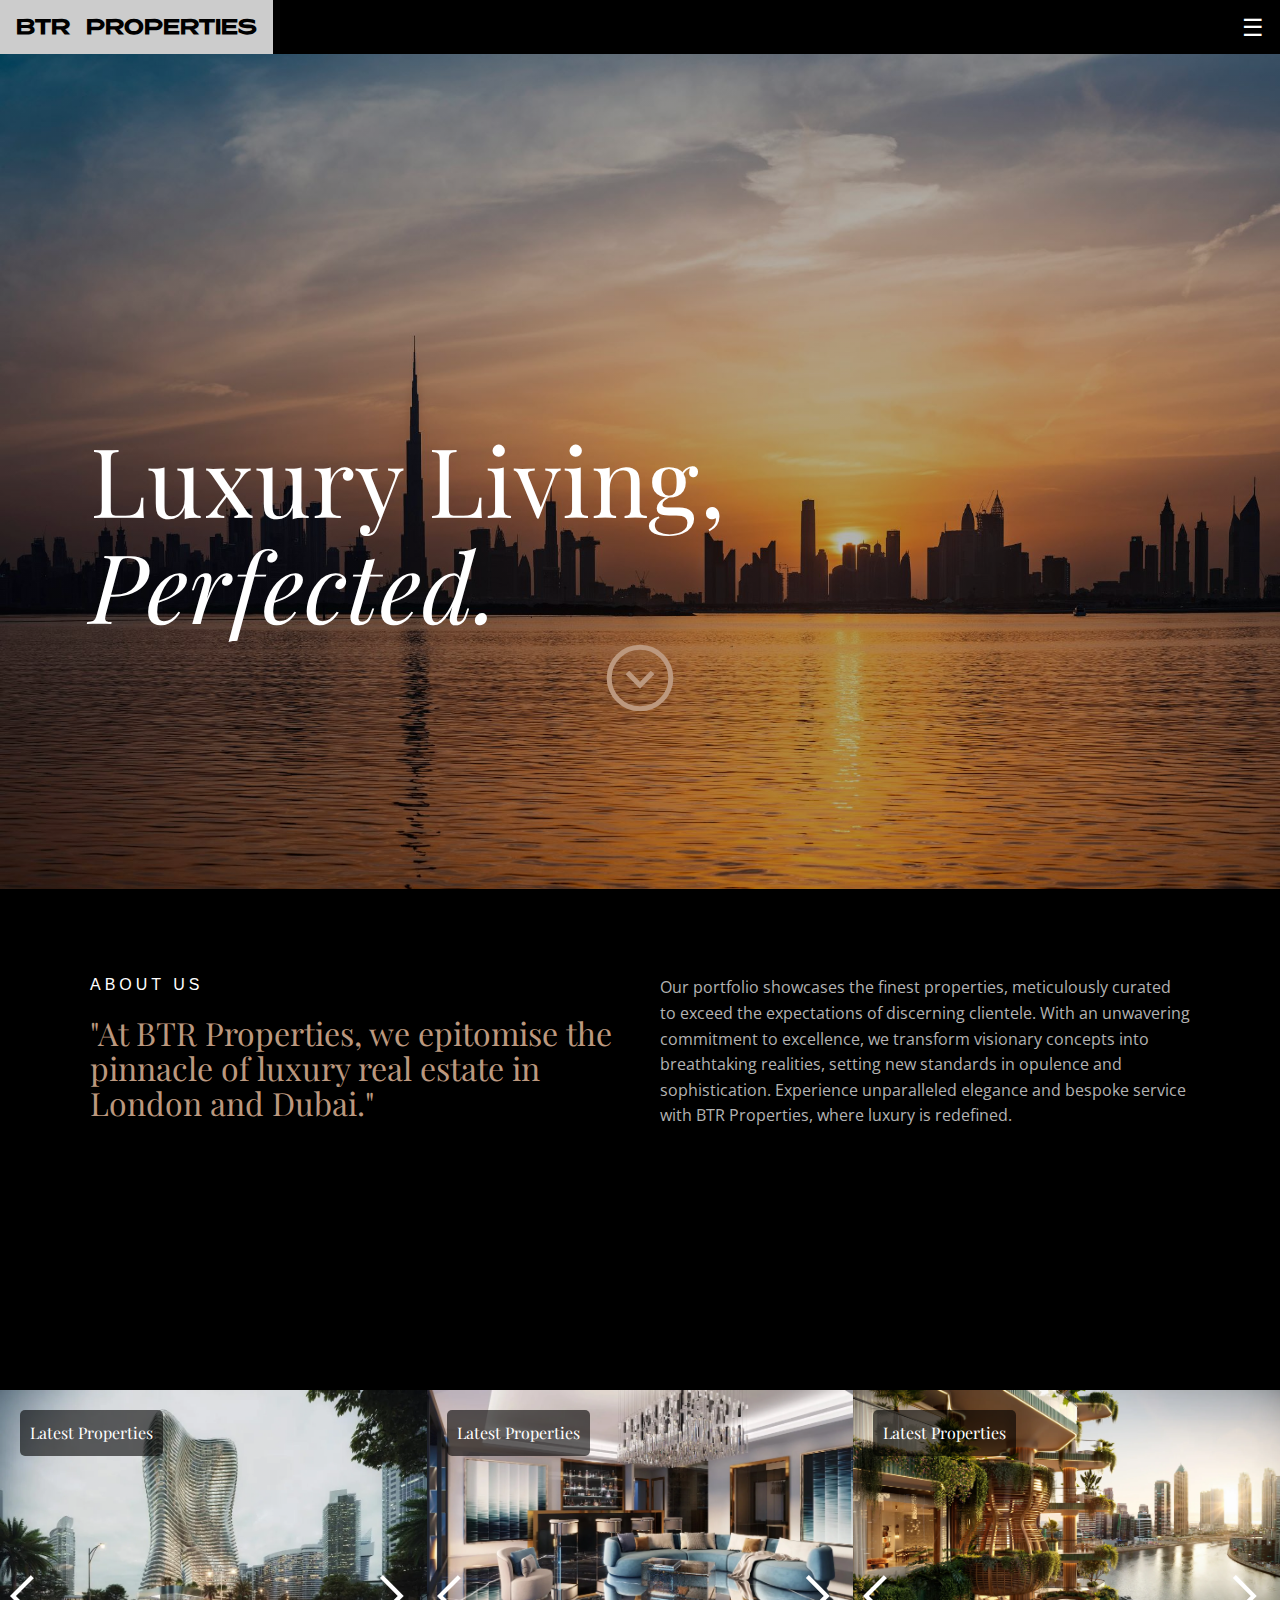
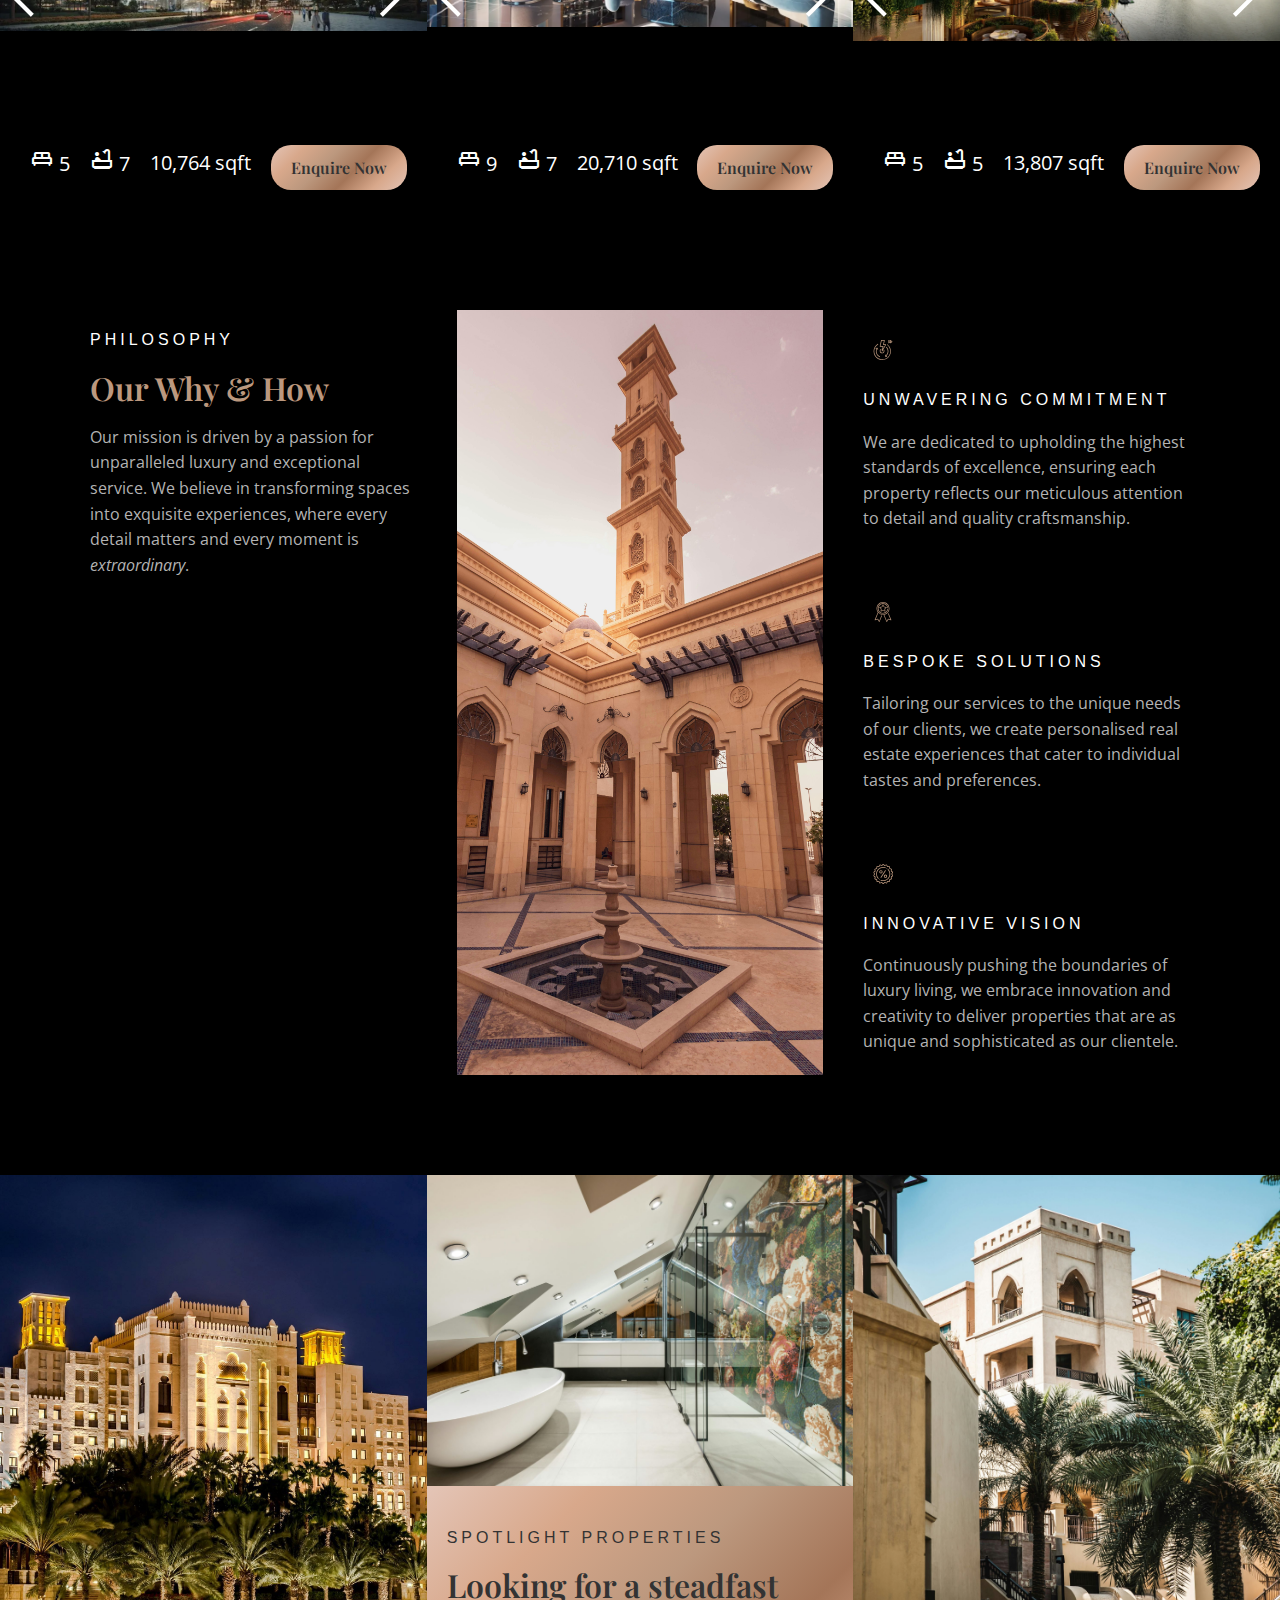
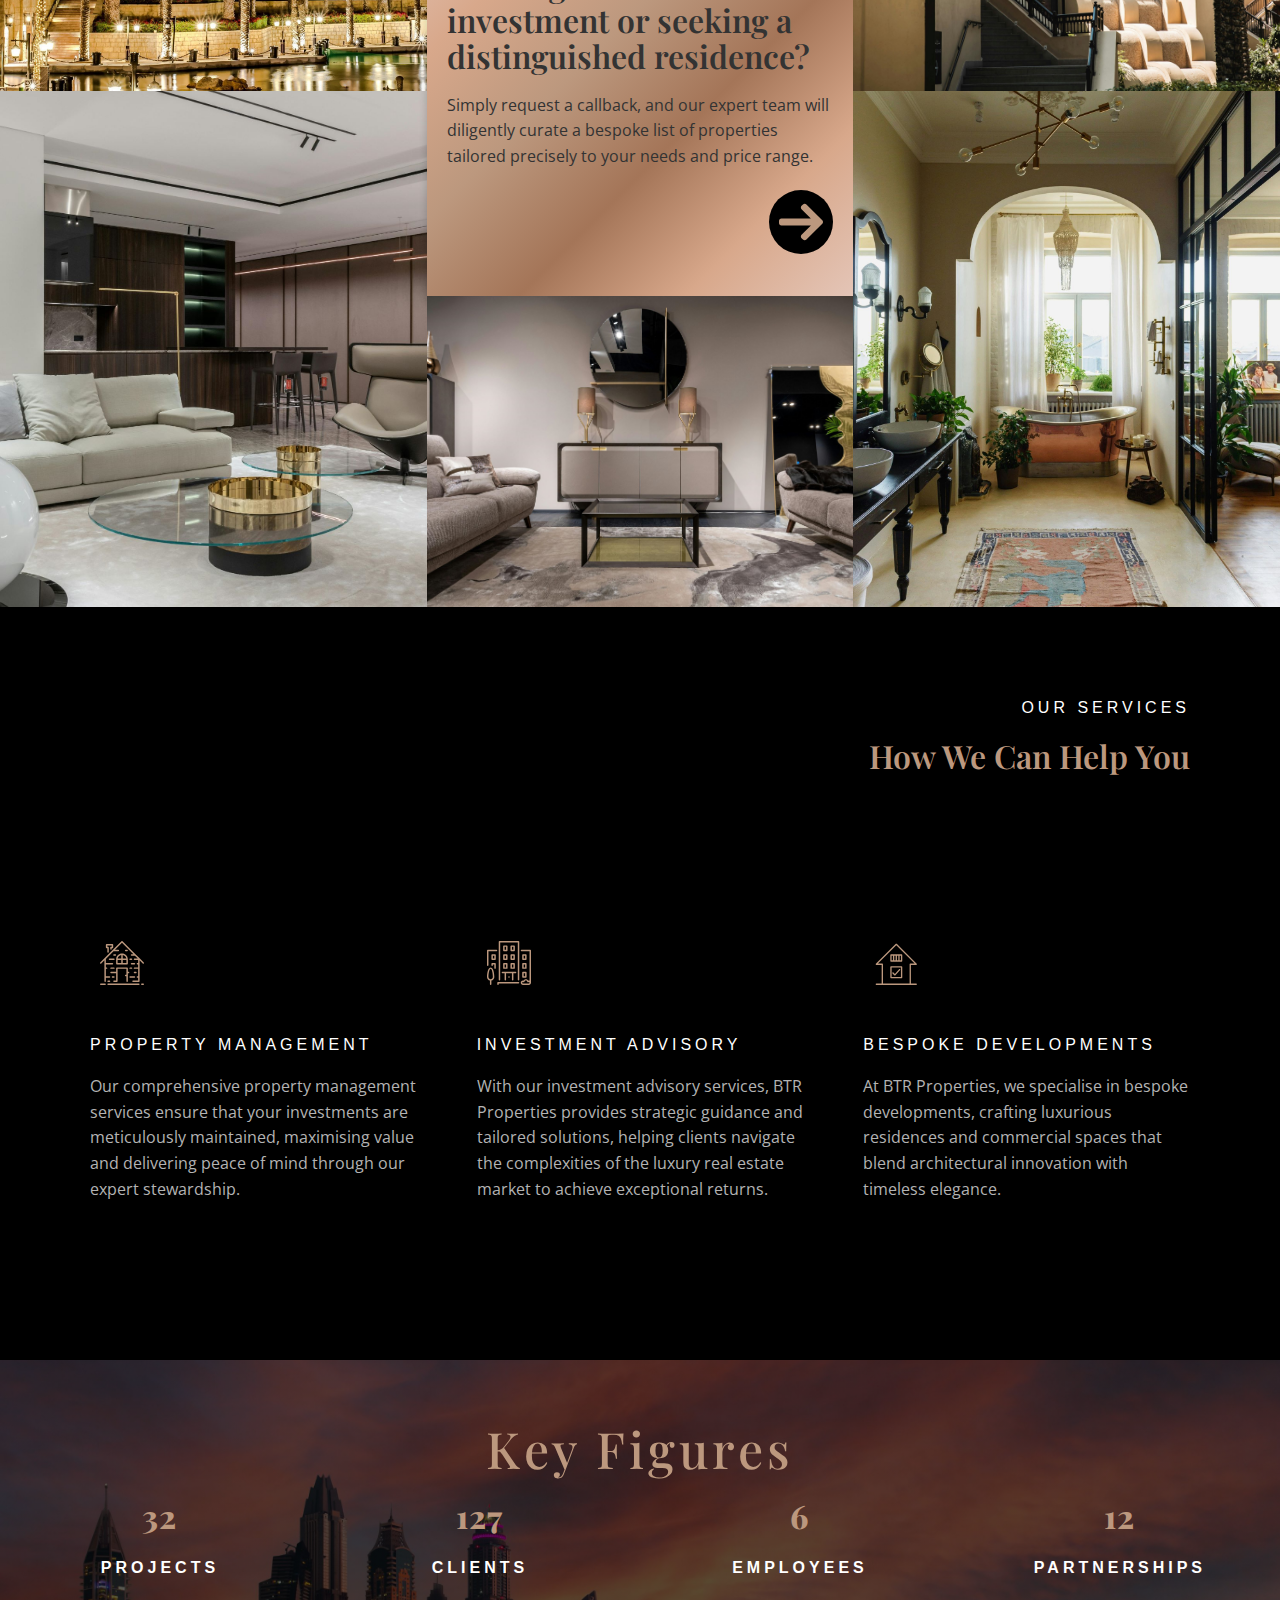
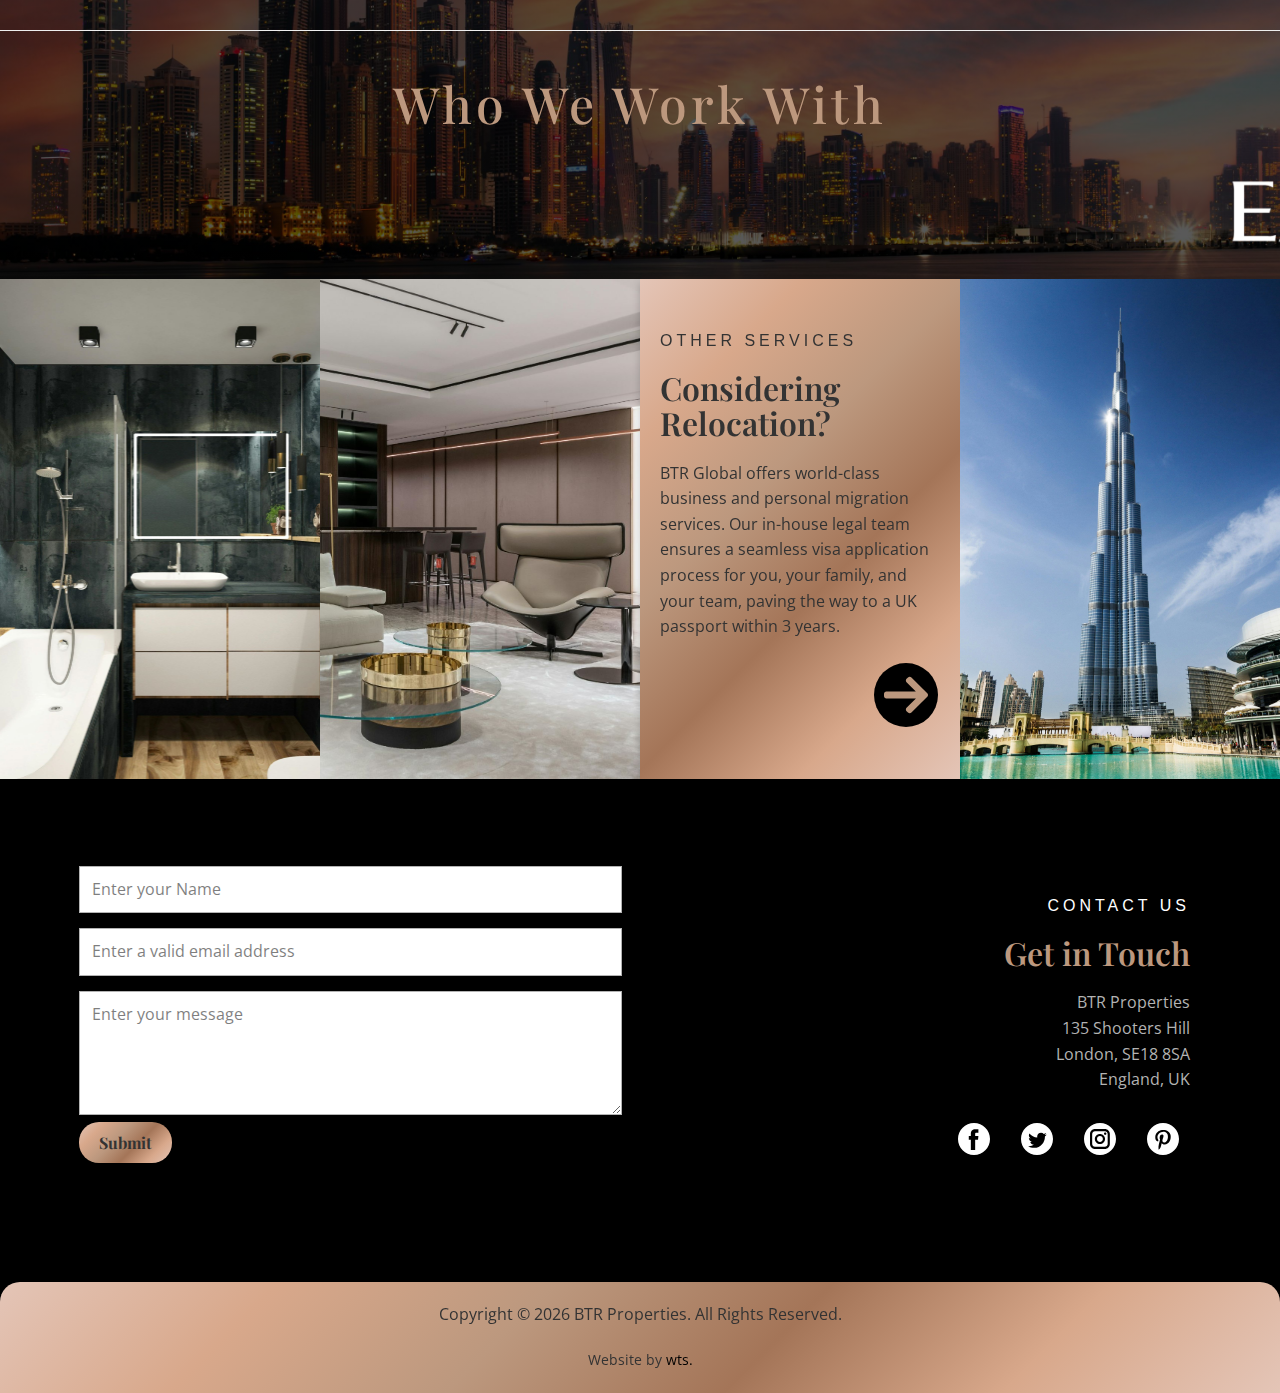
==== commit eb692bc5: "final revisions" ====
--- a/dubai.html
+++ b/dubai.html
@@ -31,10 +31,12 @@
       <a href="#sec-bdac" class="w3-bar-item w3-button">Spotlight Properties</a>
       <a href="#sec-f9c8" class="w3-bar-item w3-button">Services</a>
       <a href="#contact" class="w3-bar-item w3-button">Contact</a>
+
+      <a href="london.html" class="w3-bar-item w3-button">View London Properties</a>
     </div>
     
     <div class="w3-bar w3-black">
-      <a href="index.html" class="w3-button w3-black w3-xlarge w3-left beryl">B T R &nbsp;Properties</a>
+      <a href="index.html" class="w3-button w3-black w3-xlarge w3-left beryl">BTR &nbsp;Properties</a>
       <button class="w3-button w3-black w3-xlarge w3-right" onclick="openRightMenu()">&#9776;</button>
 
     </div>
@@ -281,7 +283,7 @@
                   <div class="u-container-style u-layout-cell u-left-cell u-size-60 u-layout-cell-1">
                     <div class="u-container-layout u-valign-middle-md u-container-layout-1">
                       <h3 class="u-text u-text-1">philosophy<br></h3>
-                      <h2 class="u-text u-text-palette-1-base u-text-2">Our Why & How</h2>
+                      <h2 class="u-text u-text-palette-1-base u-text-2 bold">Our Why & How</h2>
                       <p class="u-text u-text-grey-30 u-text-3">Our mission is driven by a passion for unparalleled luxury and exceptional service. We believe in transforming spaces into exquisite experiences, where every detail matters and every moment is <em>extraordinary</em>.</p>
                       <!-- <span class="u-align-left u-icon u-icon-circle u-palette-1-base u-text-white u-icon-1">
                         <svg class="u-svg-link" preserveAspectRatio="xMidYMin slice" viewBox="0 0 492.004 492.004">
@@ -375,7 +377,7 @@
                 <a href="contact.html" class="u-container-style u-layout-cell u-size-20 u-layout-cell-4">
                   <div class="u-container-layout u-container-layout-3 gold-card">
                     <h3 class="u-text u-text-1">Spotlight Properties</h3>
-                    <h2 class="u-text u-text-2">Looking for a steadfast investment or seeking a distinguished residence? <br></h2>
+                    <h2 class="u-text u-text-2 bold">Looking for a steadfast investment or seeking a distinguished residence? <br></h2>
                     <p>Simply request a callback, and our expert team will diligently curate a bespoke list of properties tailored precisely to your needs and price range.</p>
                     <span class="u-align-left u-black u-icon u-icon-circle u-text-palette-1-base u-icon-1">
                       <svg class="u-svg-link" preserveAspectRatio="xMidYMin slice" viewBox="0 0 492.004 492.004">
@@ -419,7 +421,7 @@
           <div class="u-container-layout u-valign-middle u-container-layout-1">
             <h3 class="u-text u-text-1">Our services<br>
             </h3>
-            <h2 class="u-text u-text-palette-1-base u-text-2">How We Can Help You</h2>
+            <h2 class="u-text u-text-palette-1-base u-text-2 bold">How We Can Help You</h2>
           </div>
         </div>
         <div class="u-clearfix u-expanded-width u-gutter-20 u-layout-wrap u-layout-wrap-1">
@@ -459,23 +461,26 @@
     <!-- key figures-->
     <section class="u-clearfix u-image u-shading u-section-6" src="" id="sec-8965">
       <div class="w3-row w3-center w3-padding-16">
+        <h2 style="font-size:50px; text-transform: none; font-weight: 500; padding: 20px;" class="u-text u-text-palette-1-base u-text-2">Key Figures</h2>
         <div class="w3-container w3-quarter">
-          <h1 class="u-text u-text-palette-1-base u-title u-text-1" data-animation-name="counter" data-animation-event="scroll" data-animation-duration="3000">32</h1>
-          <h3 class="u-text-2">projects</h3>
+          <h1 class="u-text u-text-palette-1-base u-title u-text-1 bold-2" data-animation-name="counter" data-animation-event="scroll" data-animation-duration="3000">32</h1>
+          <h3 class="u-text-2 bold">projects</h3>
         </div>
         <div class="w3-container w3-quarter">
-          <h1 class="u-text u-text-palette-1-base u-title u-text-1" data-animation-name="counter" data-animation-event="scroll" data-animation-duration="3000">127</h1>
-          <h3 class="u-text-4">clients</h3>
+          <h1 class="u-text u-text-palette-1-base u-title u-text-1 bold-2" data-animation-name="counter" data-animation-event="scroll" data-animation-duration="3000">127</h1>
+          <h3 class="u-text-4 bold">clients</h3>
         </div>
         <div class="w3-container w3-quarter">
-          <h1 class="u-text u-text-palette-1-base u-title u-text-1" data-animation-name="counter" data-animation-event="scroll" data-animation-duration="3000">6</h1>
-          <h3 class="u-text-6">employees</h3>
+          <h1 class="u-text u-text-palette-1-base u-title u-text-1 bold-2" data-animation-name="counter" data-animation-event="scroll" data-animation-duration="3000">6</h1>
+          <h3 class="u-text-6 bold">employees</h3>
         </div>
         <div class="w3-container w3-quarter">
-          <h1 class="u-text u-text-palette-1-base u-title u-text-1" data-animation-name="counter" data-animation-event="scroll" data-animation-duration="3000">12</h1>
-          <h3 class="u-text-8">Parnerships</h3>
-        </div>
-      </div>
+          <h1 class="u-text u-text-palette-1-base u-title u-text-1 bold-2" data-animation-name="counter" data-animation-event="scroll" data-animation-duration="3000">12</h1>
+          <h3 class="u-text-8 bold">partnerships</h3>
+        </div>
+      </div>
+      <hr>
+      <h2 style="font-size:50px; text-transform: none; font-weight: 500; padding: 20px;" class="u-text u-text-palette-1-base u-text-2 w3-center">Who We Work With</h2>
       <div>
         <marquee behavior="scroll" direction="left">
           <img src="images/brands_dubai.png" width="auto" height="120" alt="brands dubai" />
@@ -493,10 +498,10 @@
             <div class="u-container-style u-image u-layout-cell u-size-15 u-size-30-md u-image-2">
               <div class="u-container-layout"></div>
             </div>
-            <a href="contact.html" class="u-container-style u-layout-cell u-size-15 u-size-30-md u-layout-cell-3 ">
+            <a href="relocation.html" class="u-container-style u-layout-cell u-size-15 u-size-30-md u-layout-cell-3 ">
               <div class="u-container-layout u-valign-middle u-container-layout-3 gold-card">
                 <h3 class="u-text u-text-1">Other Services</h3>
-                <h2 class="u-text u-text-2">Considering Relocation?<br>
+                <h2 class="u-text u-text-2 bold">Considering Relocation?<br>
                 </h2>
                 <p class="u-text u-text-3">BTR Global offers world-class business and personal migration services. Our in-house legal team ensures a seamless visa application process for you, your family, and your team, paving the way to a UK passport within 3 years.</p><span class="u-black u-icon u-icon-circle u-text-palette-1-base u-icon-1"><svg class="u-svg-link" preserveAspectRatio="xMidYMin slice" viewBox="0 0 492.004 492.004" style=""><use xlink:href="#svg-0f83"></use></svg><svg class="u-svg-content" viewBox="0 0 492.004 492.004" x="0px" y="0px" id="svg-0f83" style="enable-background:new 0 0 492.004 492.004;"><g><g><path d="M484.14,226.886L306.46,49.202c-5.072-5.072-11.832-7.856-19.04-7.856c-7.216,0-13.972,2.788-19.044,7.856l-16.132,16.136    c-5.068,5.064-7.86,11.828-7.86,19.04c0,7.208,2.792,14.2,7.86,19.264L355.9,207.526H26.58C11.732,207.526,0,219.15,0,234.002    v22.812c0,14.852,11.732,27.648,26.58,27.648h330.496L252.248,388.926c-5.068,5.072-7.86,11.652-7.86,18.864    c0,7.204,2.792,13.88,7.86,18.948l16.132,16.084c5.072,5.072,11.828,7.836,19.044,7.836c7.208,0,13.968-2.8,19.04-7.872    l177.68-177.68c5.084-5.088,7.88-11.88,7.86-19.1C492.02,238.762,489.228,231.966,484.14,226.886z"></path>
 </g>
@@ -548,7 +553,7 @@
               <div class="u-align-right u-container-style u-layout-cell u-right-cell u-size-30 u-layout-cell-2">
                 <div class="u-container-layout u-valign-middle u-container-layout-2">
                   <h3 class="u-text u-text-1">contact us</h3>
-                  <h2 class="u-text u-text-palette-1-base u-text-2">Get in Touch<br>
+                  <h2 class="u-text u-text-palette-1-base u-text-2 bold">Get in Touch<br>
                   </h2>
                   <p class="u-text u-text-grey-30 u-text-3">BTR Properties <br>135 Shooters Hill <br>London, SE18 8SA<br> England, UK</p>
                   <div class="u-social-icons u-spacing-10 u-social-icons-1">
@@ -558,12 +563,9 @@
                     </a>
                     <a class="u-social-url" target="_blank" href=""><span class="u-icon u-icon-circle u-social-icon u-social-instagram u-icon-3"><svg class="u-svg-link" preserveAspectRatio="xMidYMin slice" viewBox="0 0 112.2 112.2" style="width: 32px;"><use xlink:href="#svg-7e2e"></use></svg><svg x="0px" y="0px" viewBox="0 0 112.2 112.2" style="enable-background:new 0 0 112.2 112.2;" xml:space="preserve" id="svg-7e2e" class="u-svg-content"><path d="M56.1,0C25.1,0,0,25.1,0,56.1c0,31,25.1,56.1,56.1,56.1c31,0,56.1-25.1,56.1-56.1C112.2,25.1,87.1,0,56.1,0z M90.6,73.4c0,9.6-7.8,17.5-17.5,17.5H38.6c-9.6,0-17.5-7.9-17.5-17.6V38.8c0-9.6,7.8-17.5,17.5-17.5h34.5c9.6,0,17.5,7.8,17.5,17.5 V73.4z"></path><path d="M73.1,28.9H38.6c-5.4,0-9.9,4.4-9.9,9.9v34.5c0,5.4,4.4,9.9,9.9,9.9h34.5c5.4,0,9.9-4.4,9.9-9.9V38.8 C83,33.4,78.6,28.9,73.1,28.9z M55.9,74C46,74,38,66,38,56.1c0-9.9,8-17.9,17.9-17.9c9.9,0,17.9,8,17.9,17.9 C73.8,66,65.8,74,55.9,74z M74.3,41.9c-2.3,0-4.2-1.9-4.2-4.2s1.9-4.2,4.2-4.2c2.3,0,4.2,1.9,4.2,4.2S76.6,41.9,74.3,41.9z"></path><path d="M55.9,45.8c-5.7,0-10.4,4.6-10.3,10.3c0,5.7,4.6,10.3,10.3,10.3s10.3-4.6,10.3-10.3 C66.2,50.4,61.6,45.8,55.9,45.8z"></path></svg></span>
                     </a>
-                    <a class="u-social-url" target="_blank" href=""><span class="u-icon u-icon-circle u-social-google u-social-icon u-icon-4"><svg class="u-svg-link" preserveAspectRatio="xMidYMin slice" viewBox="0 0 112.2 112.2" style="width: 32px;"><use xlink:href="#svg-8ced"></use></svg><svg x="0px" y="0px" viewBox="0 0 112.2 112.2" style="enable-background:new 0 0 112.2 112.2;" xml:space="preserve" id="svg-8ced" class="u-svg-content"><path d="M56.1,0C25.1,0,0,25.1,0,56.1s25.1,56.1,56.1,56.1c31,0,56.1-25.1,56.1-56.1S87.1,0,56.1,0z M60.1,73.8 c-5.7,7.4-16.3,9.5-24.9,6.6c-9.1-3-15.8-12.2-15.6-21.9c-0.5-11.9,10-22.9,21.9-23.1c6.1-0.5,12,1.8,16.6,5.7 c-1.9,2.1-3.8,4.1-5.9,6.1c-4.1-2.5-8.9-4.3-13.7-2.7c-7.6,2.2-12.3,11.2-9.4,18.7c2.3,7.8,11.8,12.1,19.3,8.8 c3.9-1.4,6.4-4.9,7.5-8.8c-4.4-0.1-8.8,0-13.3-0.2c0-2.6,0-5.2,0-7.9c7.4,0,14.7,0,22.1,0C65.2,61.8,64.2,68.7,60.1,73.8z M92.3,61.9c-2.2,0-4.4,0-6.6,0c0,2.2,0,4.4,0,6.6c-2.2,0-4.4,0-6.6,0c0-2.2,0-4.4,0-6.6c-2.2,0-4.4,0-6.6,0c0-2.2,0-4.4,0-6.6 c2.2,0,4.4,0,6.6,0c0-2.2,0-4.4,0.1-6.6c2.2,0,4.4,0,6.6,0c0,2.2,0,4.4,0,6.6c2.2,0,4.4,0,6.6,0C92.3,57.5,92.3,59.7,92.3,61.9z"></path></svg></span>
-                    </a>
                     <a class="u-social-url" target="_blank" href=""><span class="u-icon u-icon-circle u-social-icon u-social-pinterest u-icon-5"><svg class="u-svg-link" preserveAspectRatio="xMidYMin slice" viewBox="0 0 112.2 112.2" style="width: 32px;"><use xlink:href="#svg-0b7f"></use></svg><svg x="0px" y="0px" viewBox="0 0 112.2 112.2" style="enable-background:new 0 0 112.2 112.2;" xml:space="preserve" id="svg-0b7f" class="u-svg-content"><path d="M56.1,0C25.1,0,0,25.1,0,56.1c0,31,25.1,56.1,56.1,56.1s56.1-25.1,56.1-56.1C112.2,25.1,87.1,0,56.1,0z M60.6,75.1c-4.2-0.3-6-2.4-9.3-4.5c-1.8,9.6-4.1,18.8-10.7,23.6c-2-14.5,3-25.4,5.3-36.9c-4-6.7,0.5-20.2,8.9-16.9 c10.4,4.1-9,25,4,27.6c13.6,2.7,19.1-23.5,10.7-32C57.4,23.6,34.2,35.7,37,53.3c0.7,4.3,5.2,5.6,1.8,11.6C31,63.2,28.7,57,29,48.9 c0.5-13.4,12-22.7,23.6-24C67.3,23.2,81,30.2,82.9,44C85,59.5,76.3,76.3,60.6,75.1z"></path></svg></span>
                     </a>
-                    <a class="u-social-url" target="_blank" href=""><span class="u-icon u-icon-circle u-social-icon u-social-youtube u-icon-6"><svg class="u-svg-link" preserveAspectRatio="xMidYMin slice" viewBox="0 0 112.2 112.2" style="width: 32px;"><use xlink:href="#svg-a953"></use></svg><svg x="0px" y="0px" viewBox="0 0 112.2 112.2" style="enable-background:new 0 0 112.2 112.2;" xml:space="preserve" id="svg-a953" class="u-svg-content"><path d="M65.9,55.7l-17.6-8.9c-0.5-0.2-1,0.1-1,0.6v17.3c0,0.5,0.5,0.9,1,0.6L65.9,57C66.4,56.8,66.4,56,65.9,55.7z"></path><path d="M56.1,1.1c-30.4,0-55,24.6-55,55c0,30.4,24.6,55,55,55c30.4,0,55-24.6,55-55C111.1,25.7,86.5,1.1,56.1,1.1z M88.3,65.5 c0,7.4-6,13.4-13.4,13.4H37.3c-7.4,0-13.4-6-13.4-13.4V46.7c0-7.4,6-13.4,13.4-13.4h37.6c7.4,0,13.4,6,13.4,13.4V65.5z"></path></svg></span>
-                    </a>
+                    
                   </div>
                 </div>
               </div>
--- a/css/dubai.css
+++ b/css/dubai.css
@@ -26,6 +26,7 @@
 
 .beryl {
   font-family: 'Nesathoberyl-BW9j3', sans-serif;
+  font-weight: 700;
 }
 
 .gold-card {
@@ -159,6 +160,14 @@
   
 }
 
+.bold {
+  font-weight:600!important;
+}
+
+.bold-2 {
+  font-weight:800!important;
+}
+
 .u-section-1 .u-sheet-1 {
   min-height: 834px;
 }
